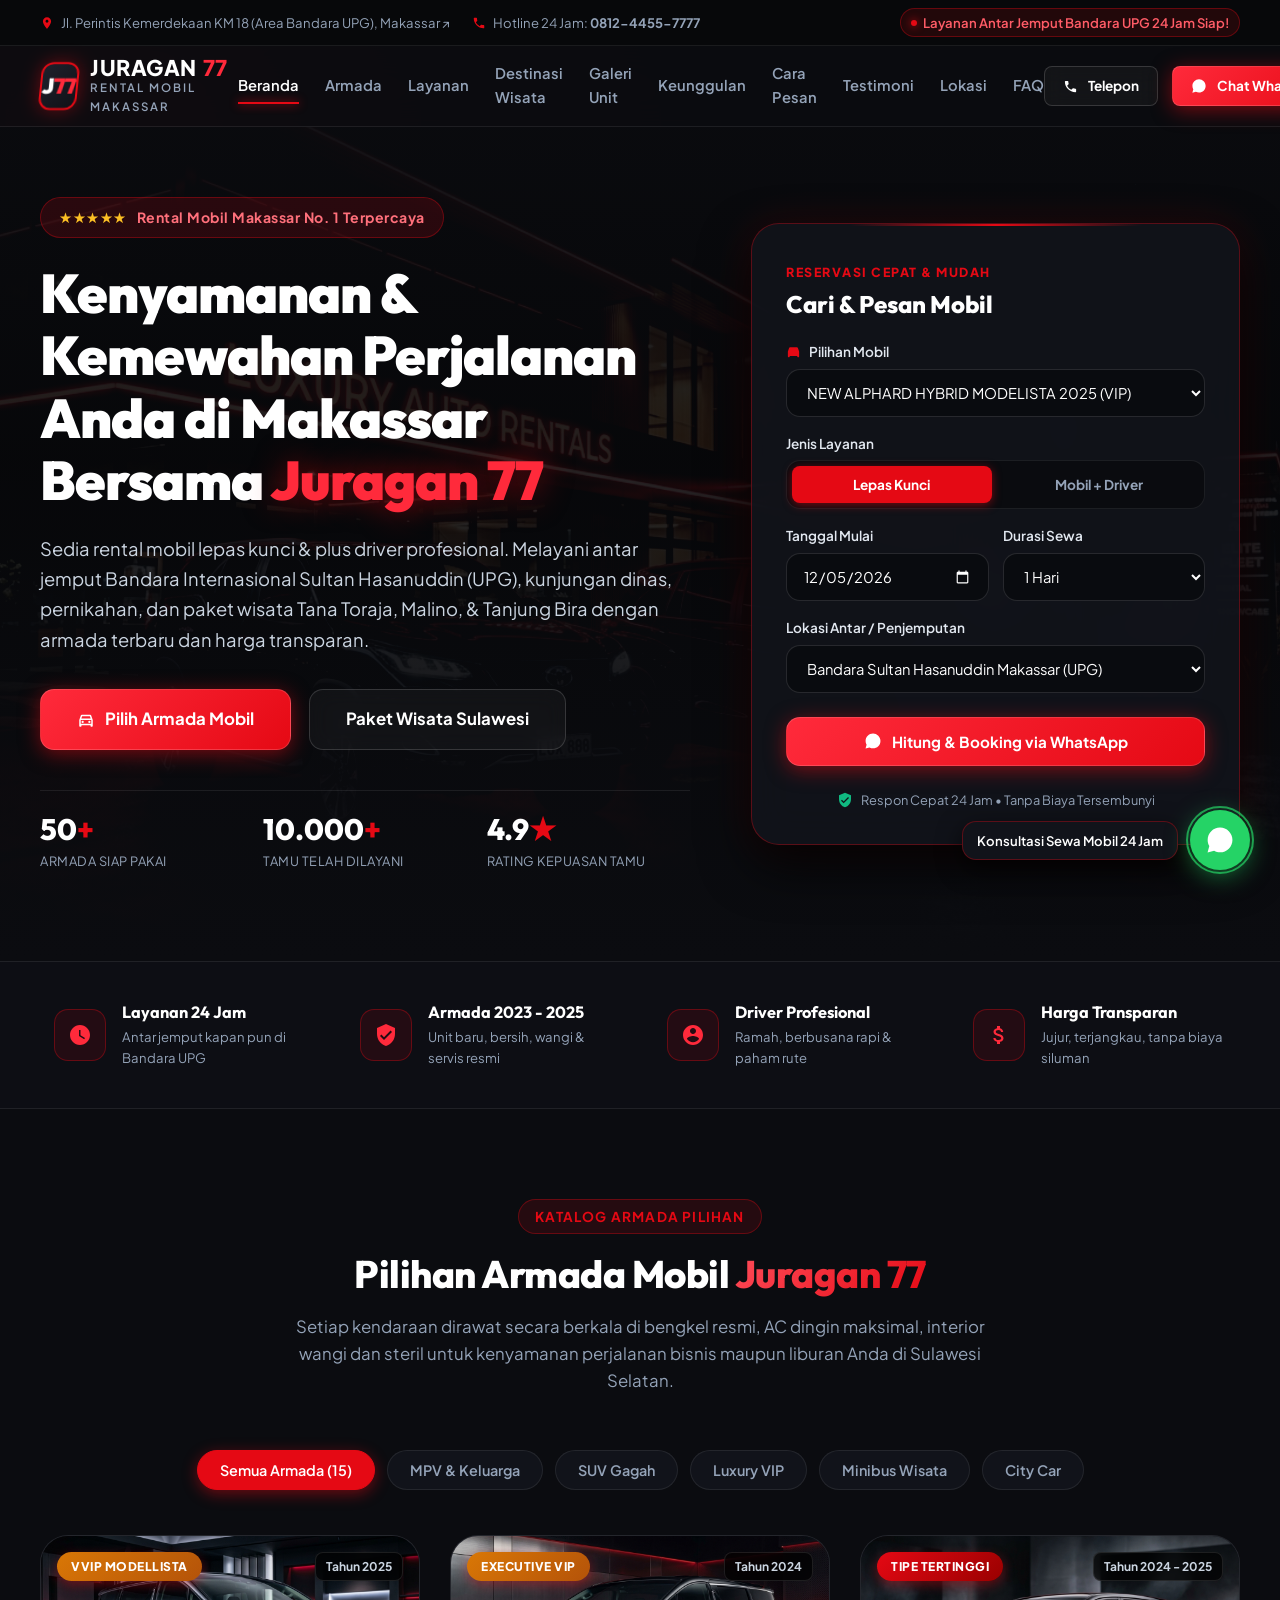
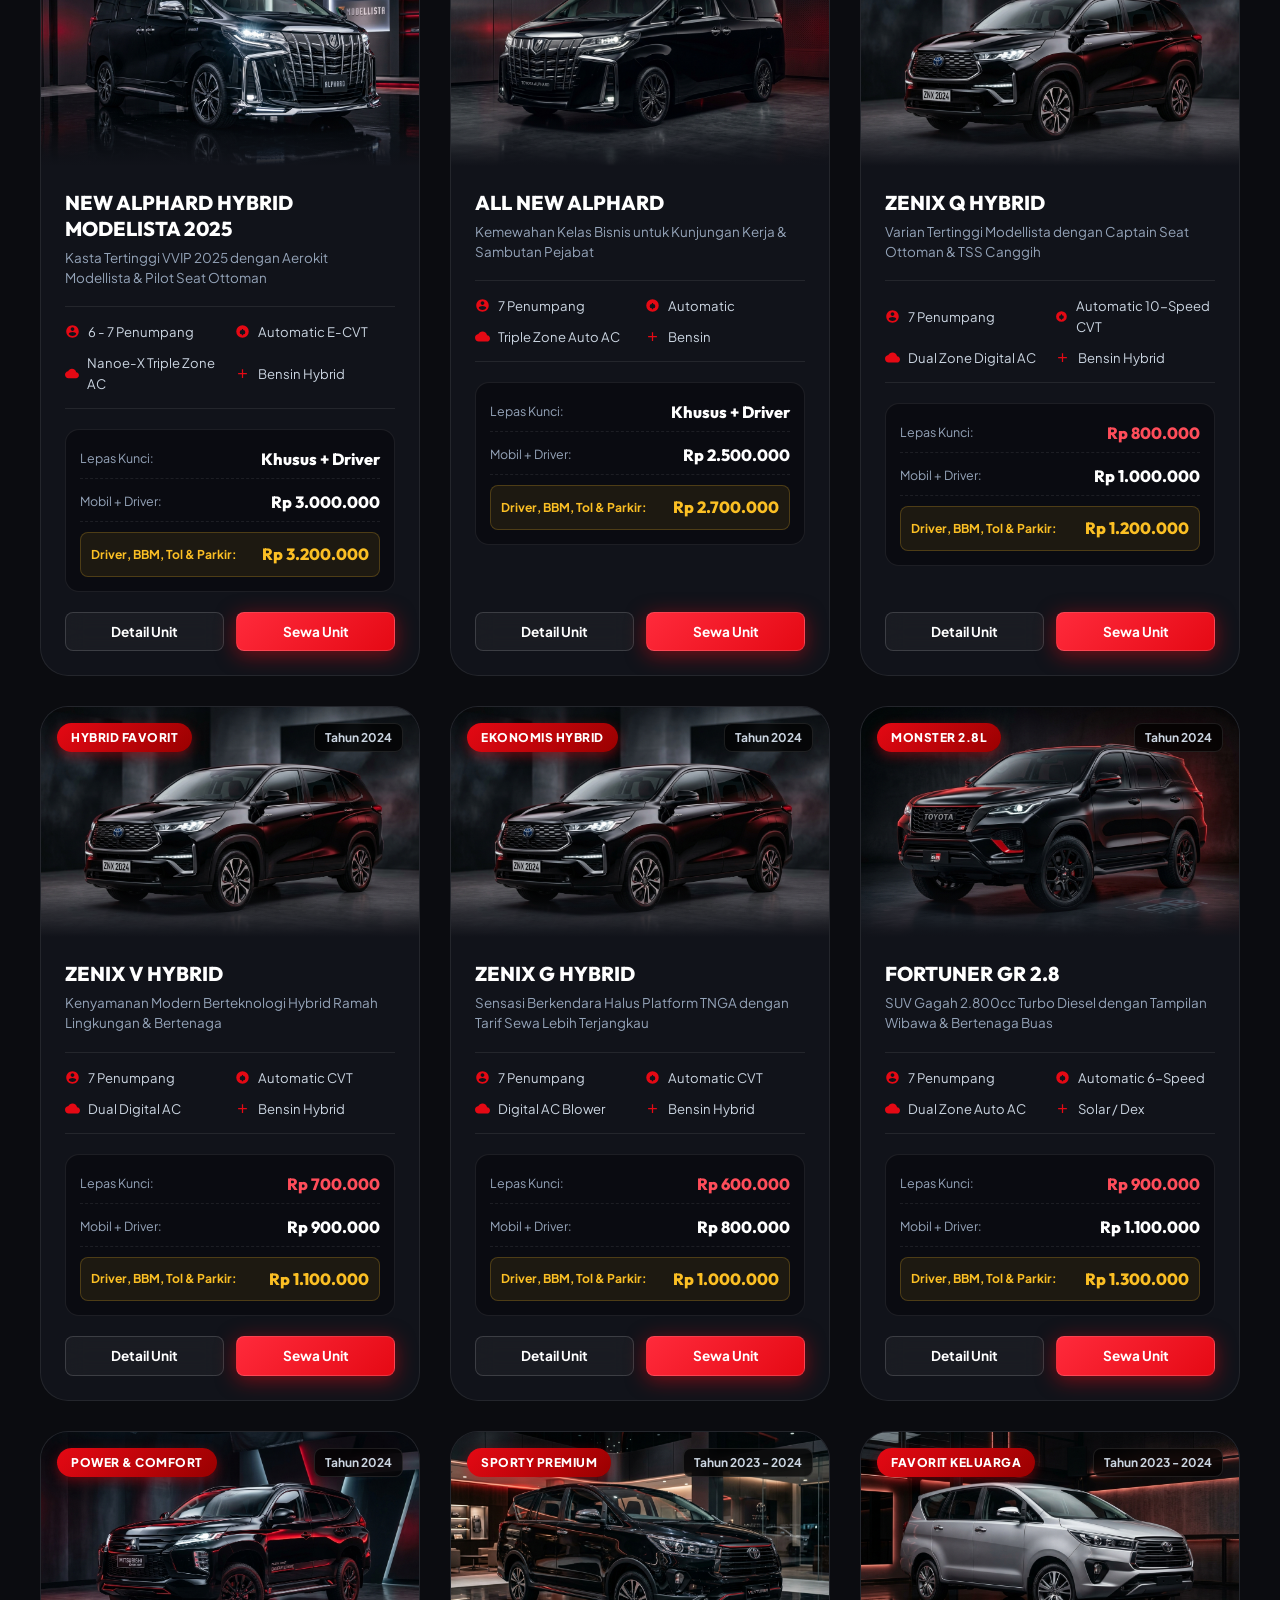
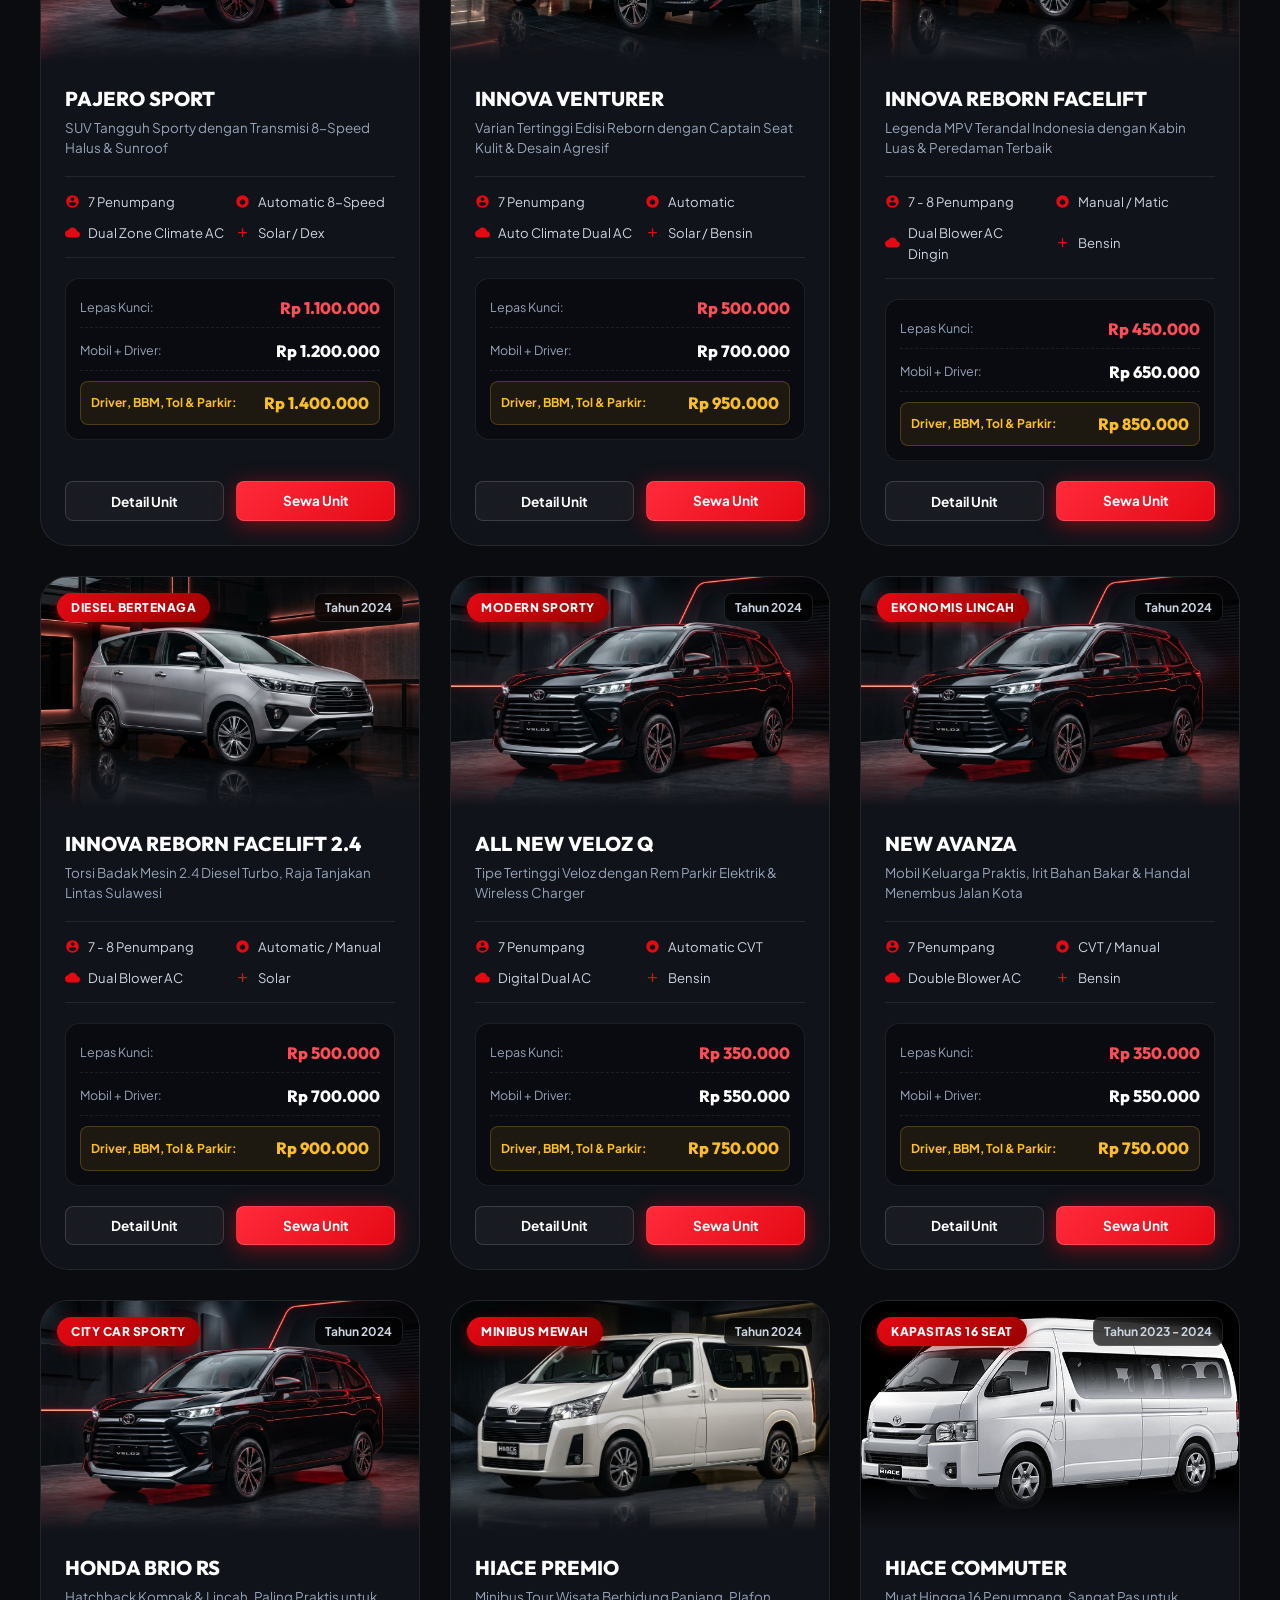
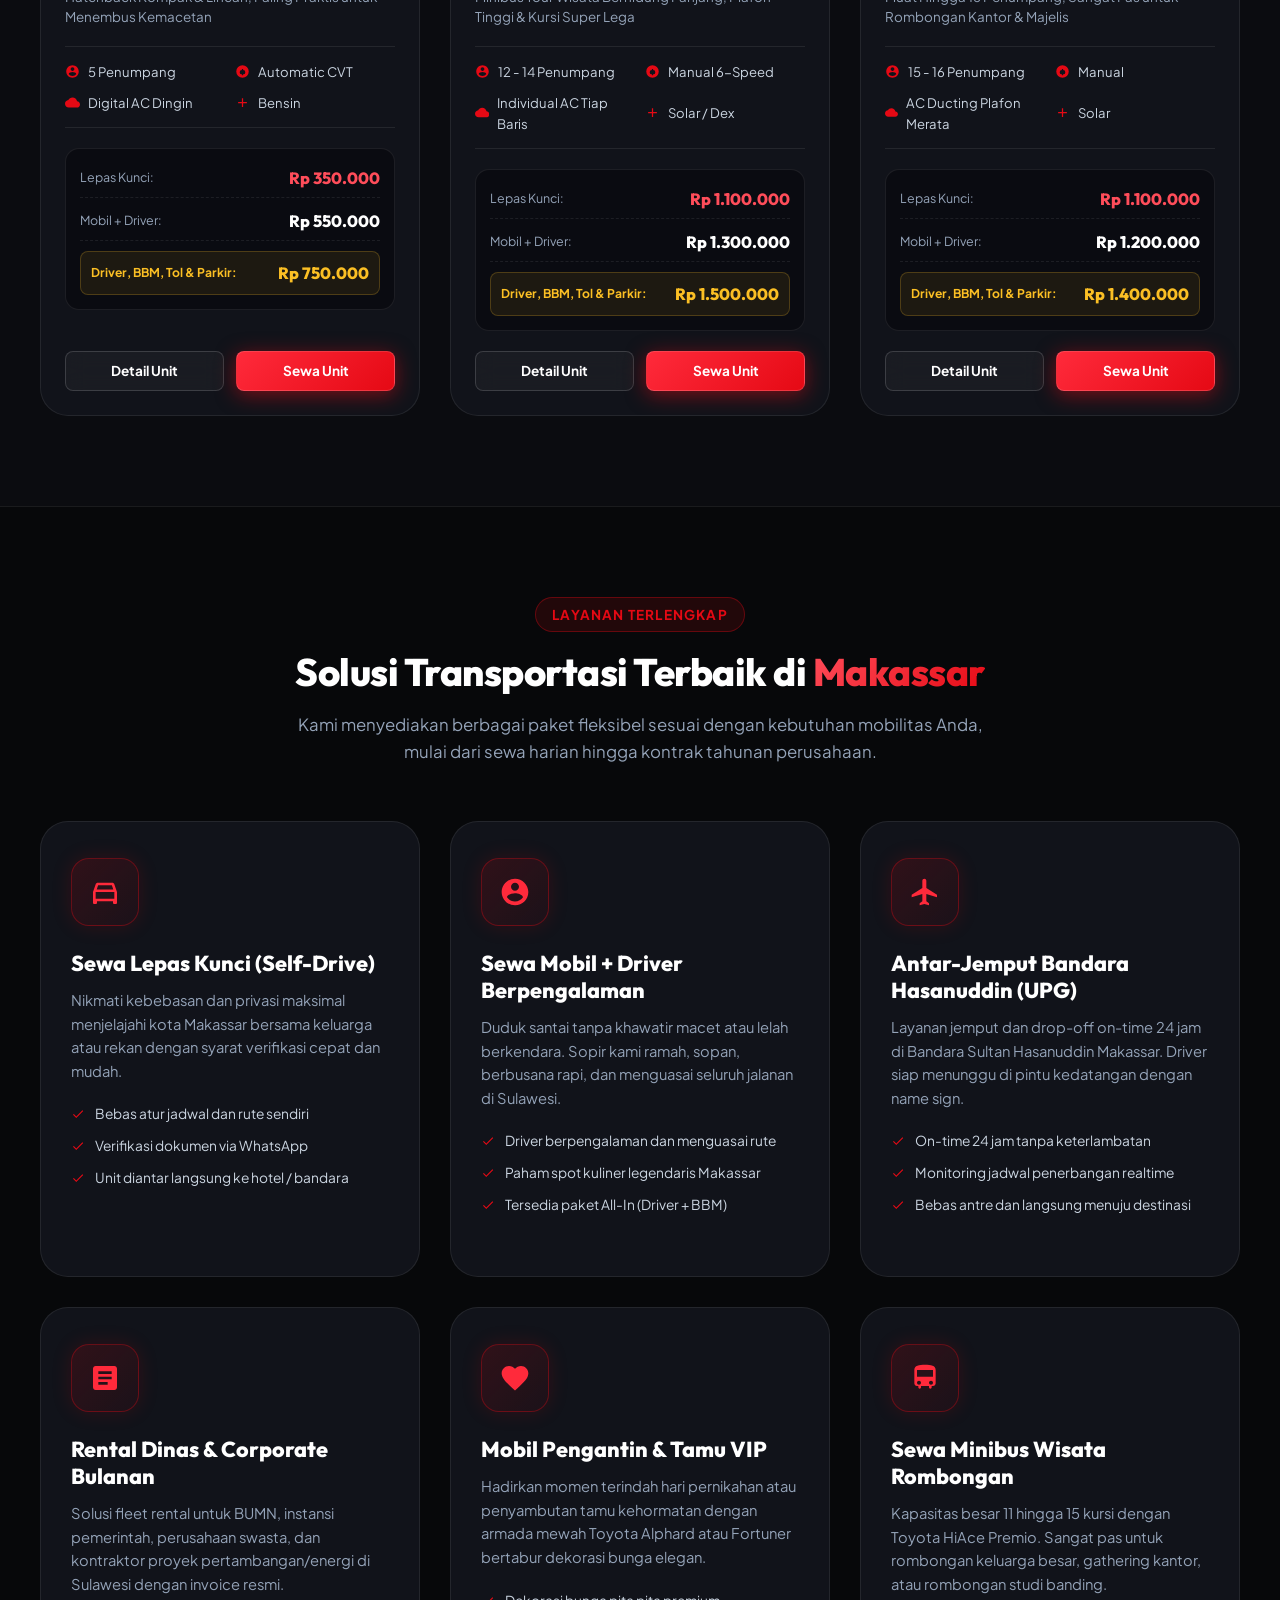
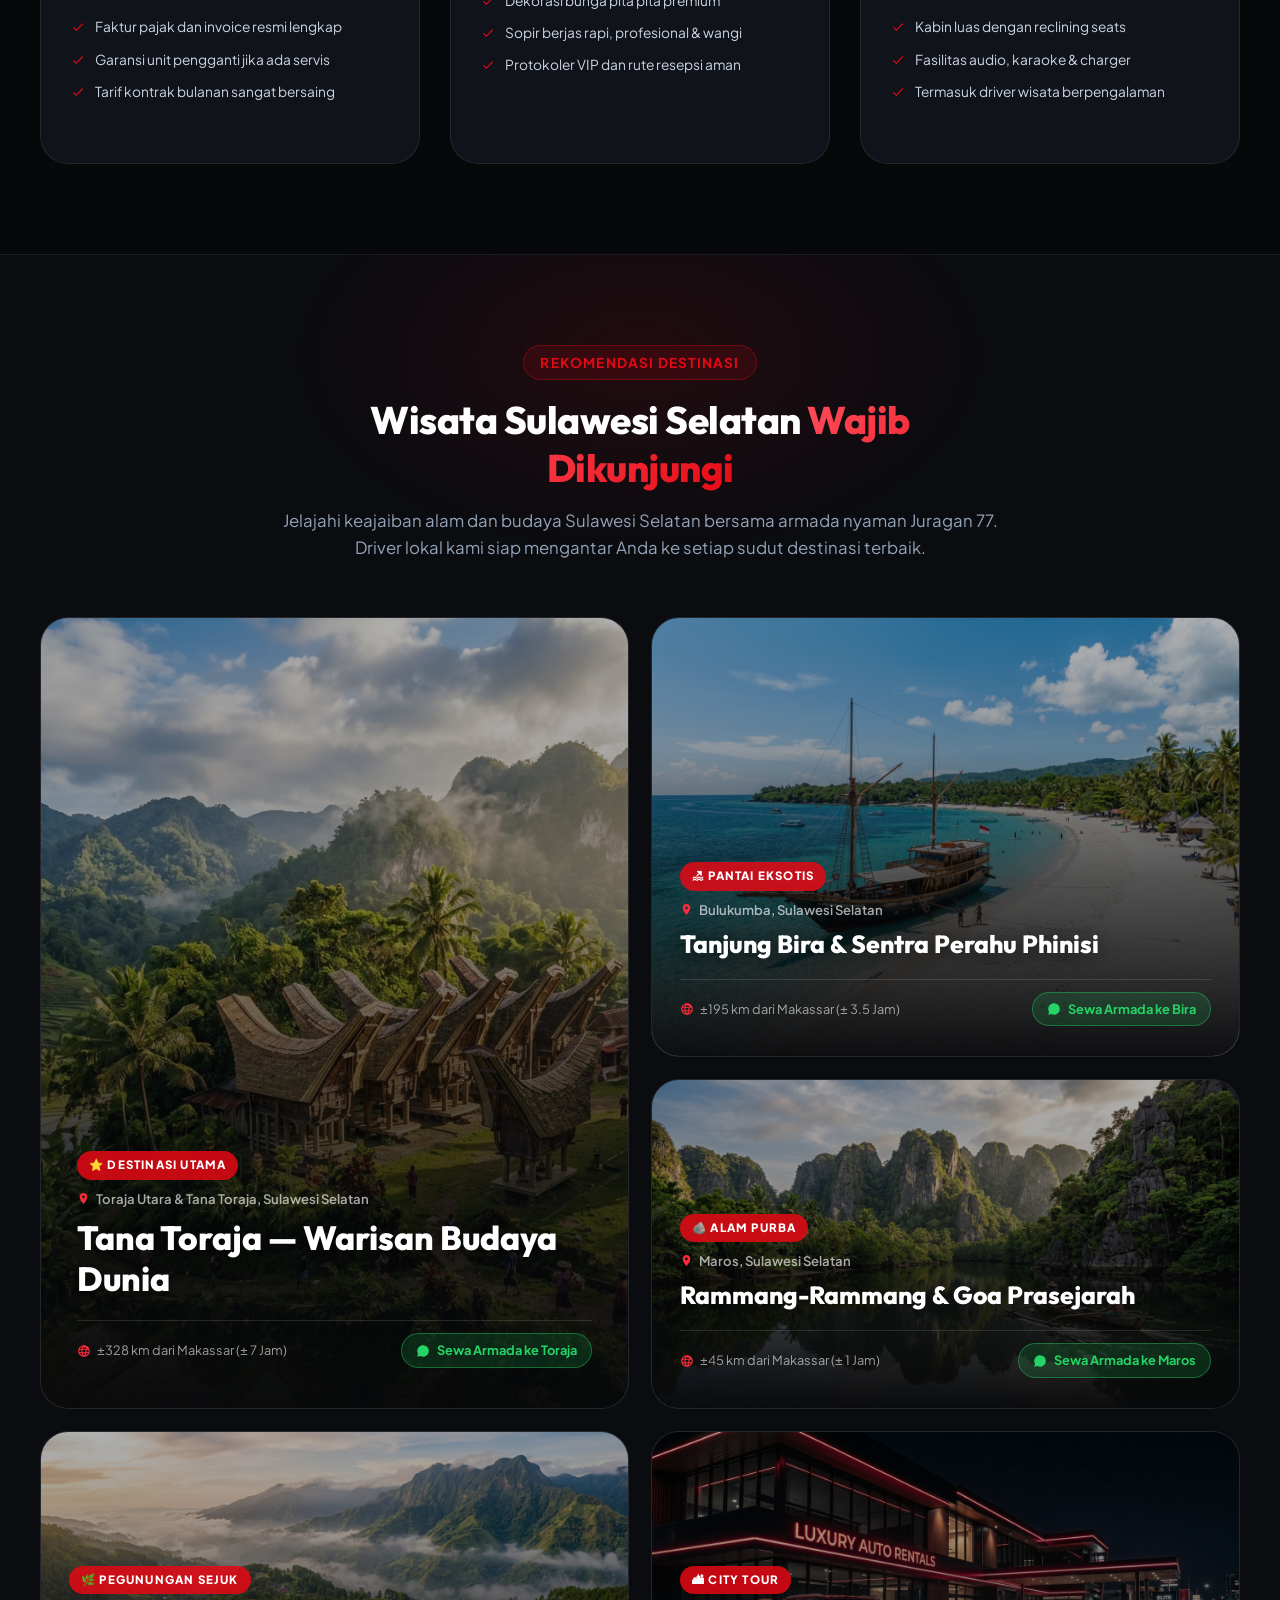
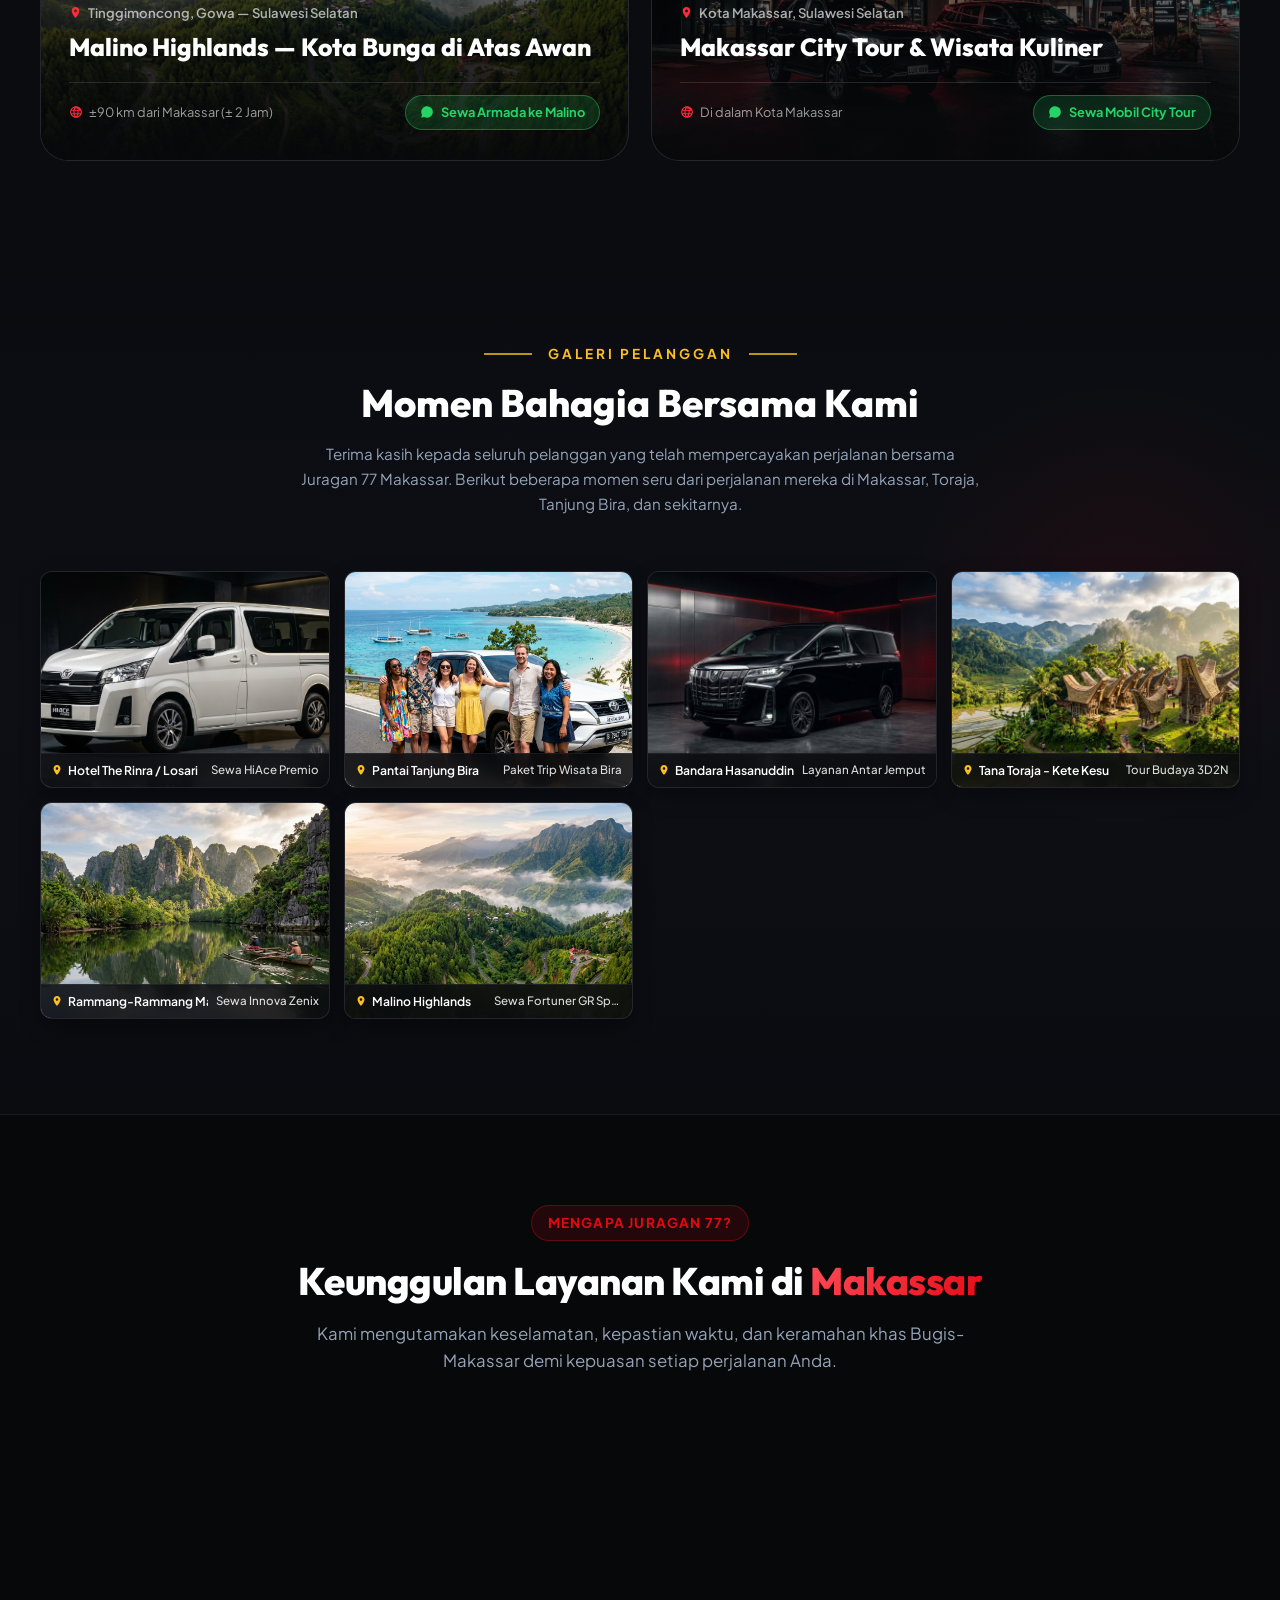
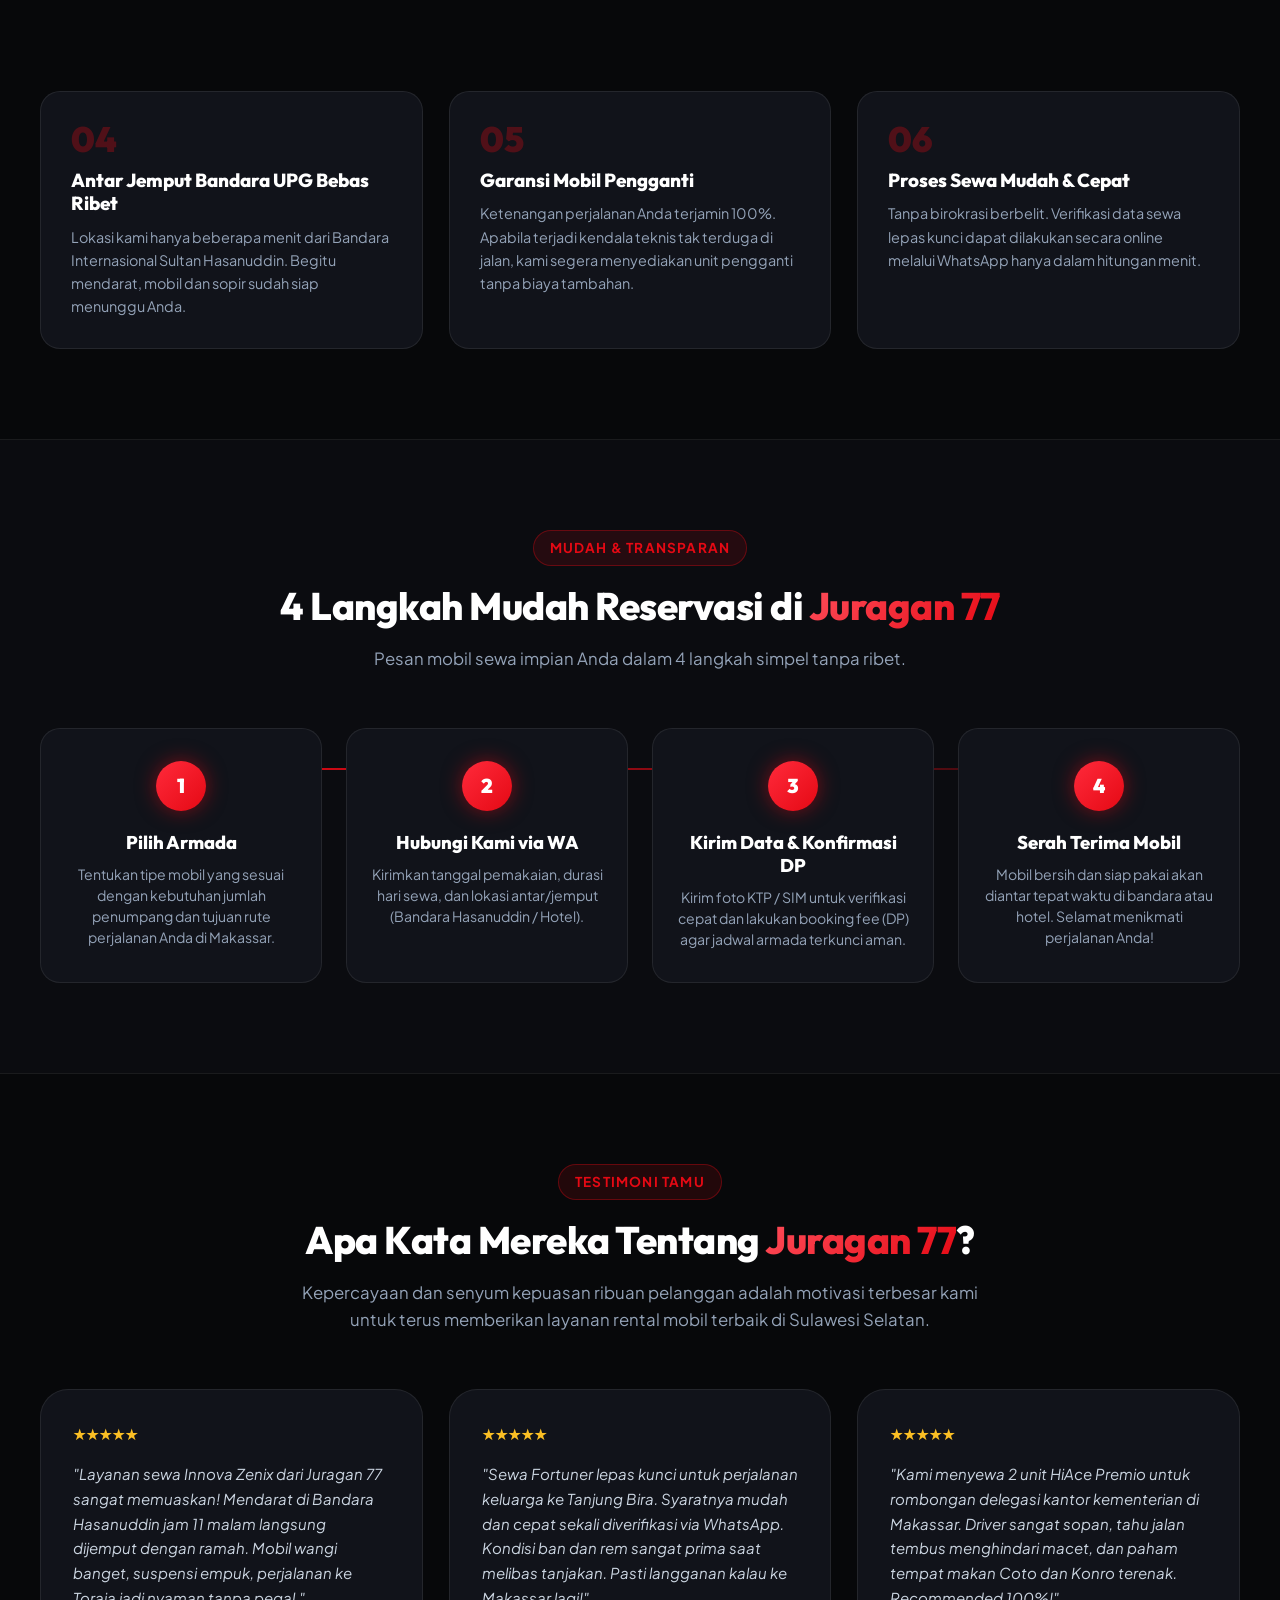
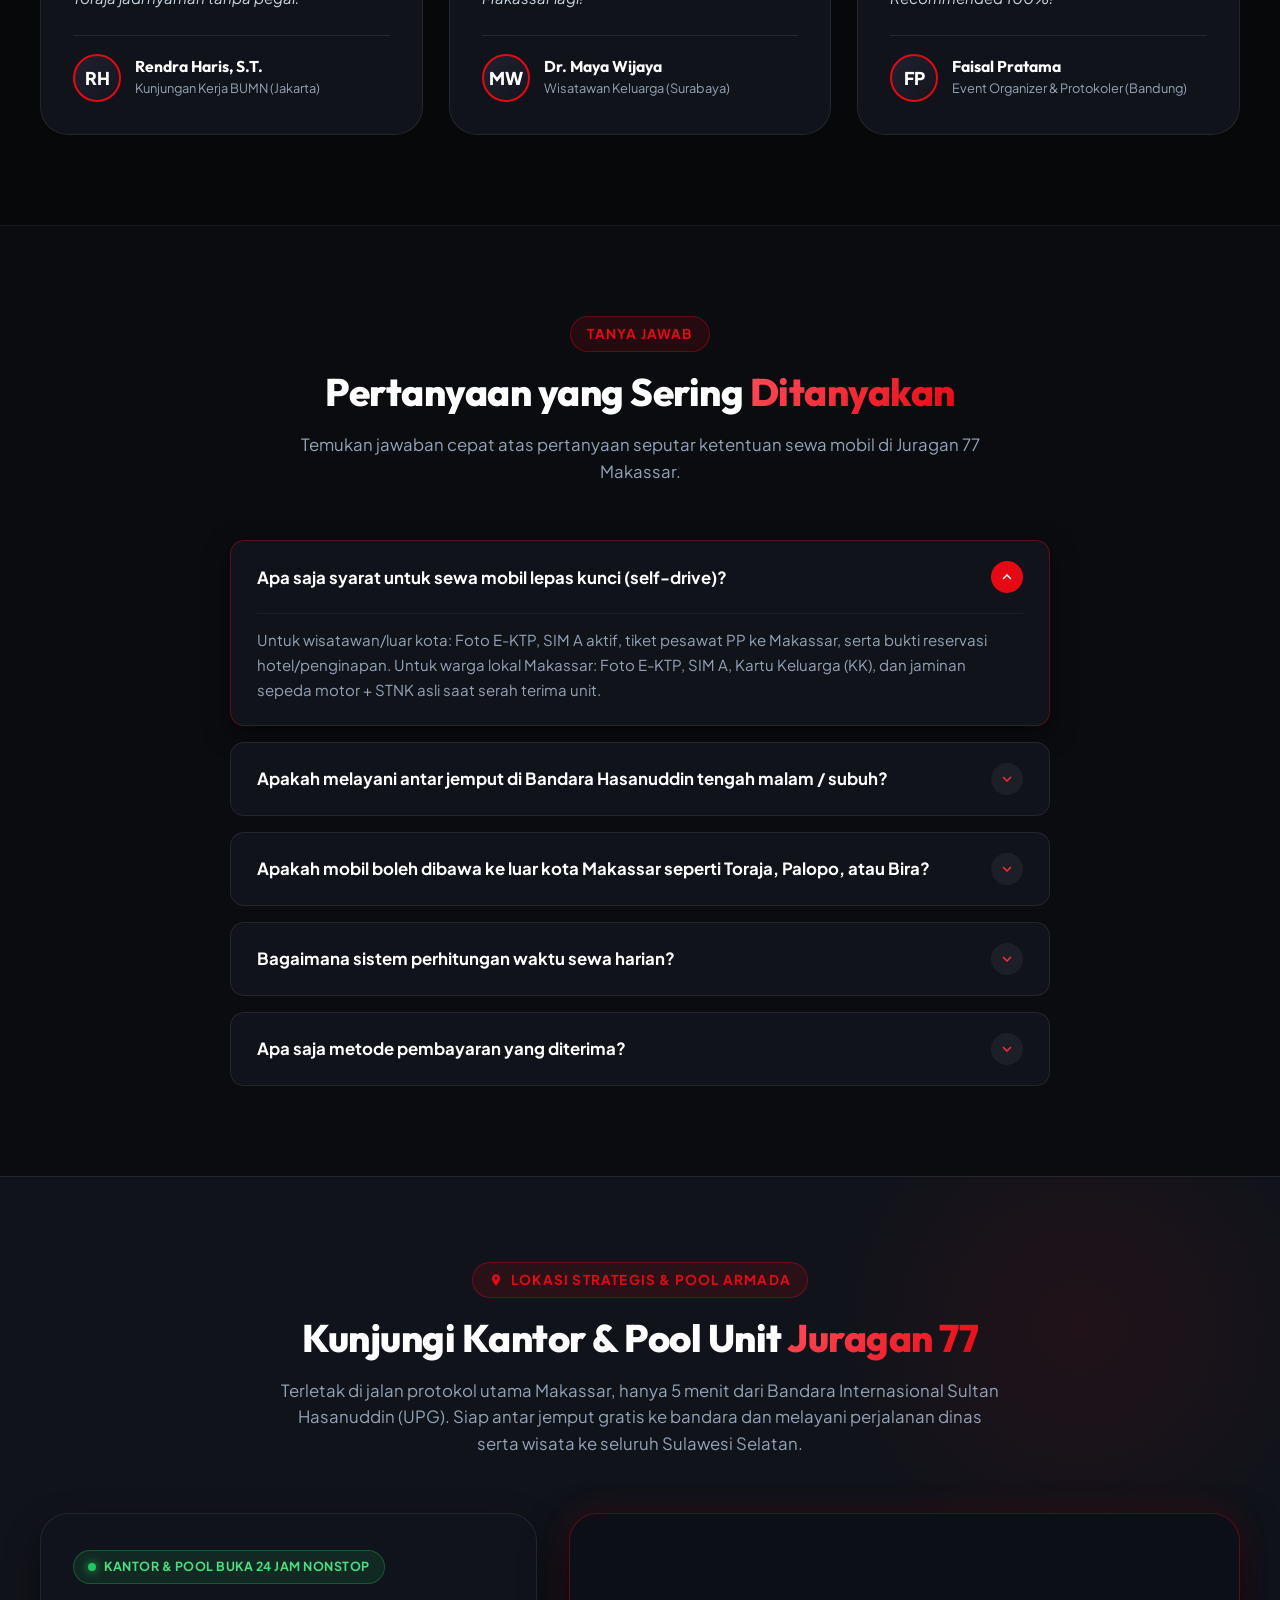
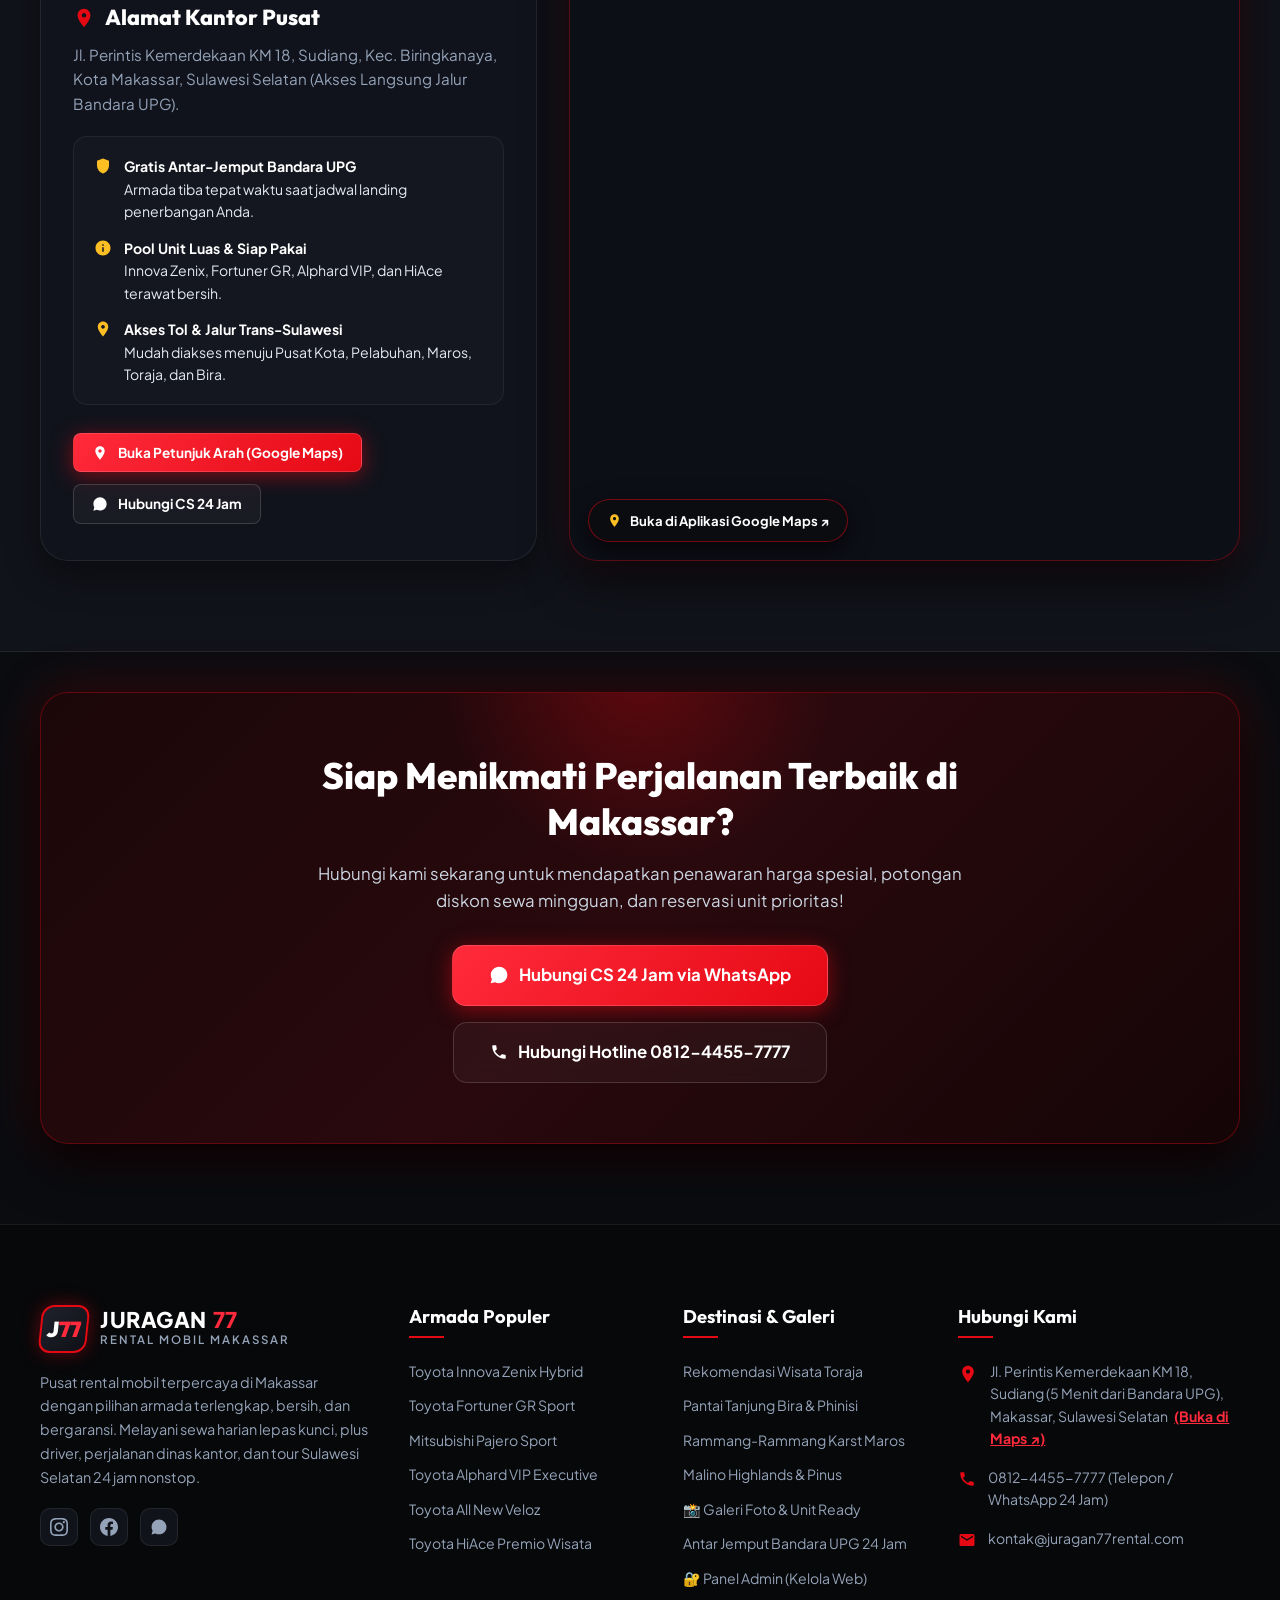
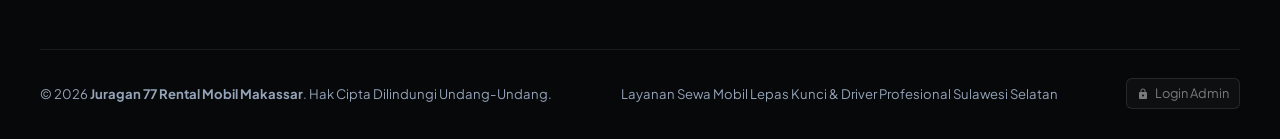
==== index.html @ 9f9f911d "Add files via upload" ====
<!DOCTYPE html>
<html lang="id">

<head>
  <meta charset="UTF-8">
  <meta name="viewport" content="width=device-width, initial-scale=1.0">
  <title>Rental Mobil Makassar - Juragan 77 | Sewa Mobil Lepas Kunci & Driver 24 Jam</title>
  <meta name="description"
    content="Juragan 77 Rental Mobil Makassar terbaik & terpercaya. Sewa Innova Zenix, Fortuner, Pajero, Alphard, Veloz, HiAce. Layanan lepas kunci & driver 24 jam antar jemput Bandara Hasanuddin UPG.">
  <meta name="keywords"
    content="rental mobil makassar, sewa mobil makassar, juragan 77 makassar, rental innova zenix makassar, sewa fortuner makassar, rental alphard makassar, sewa mobil bandara hasanuddin, rental mobil toraja bira">
  <meta name="author" content="Juragan 77 Rental Mobil Makassar">
  <meta name="theme-color" content="#0b0c10">

  <!-- Open Graph / Meta Sosial -->
  <meta property="og:title" content="Juragan 77 - Rental Mobil Makassar Terpercaya & Mewah">
  <meta property="og:description"
    content="Sewa mobil lepas kunci & include driver di Makassar. Armada terbaru 2023-2025, 24 Jam antar-jemput Bandara Sultan Hasanuddin, Toraja & Tanjung Bira.">
  <meta property="og:image" content="images/hero_banner.jpg">
  <meta property="og:type" content="website">

  <!-- CSS Stylesheet -->
  <link rel="stylesheet" href="css/style.css">

  <!-- Favicon SVG Data URI -->
  <link rel="icon" type="image/svg+xml"
    href="data:image/svg+xml,<svg xmlns='http://www.w3.org/2000/svg' viewBox='0 0 100 100'><rect width='100' height='100' rx='20' fill='%230b0c10'/><path d='M20 75 L45 25 L80 25 L55 75 Z' fill='%23e50914'/><text x='50' y='68' font-family='sans-serif' font-weight='900' font-size='38' fill='%23ffffff' text-anchor='middle'>77</text></svg>">
</head>

<body>

  <!-- Animated Glow Orbs (Background Depth) -->
  <div class="glow-orb glow-orb-1" aria-hidden="true"></div>
  <div class="glow-orb glow-orb-2" aria-hidden="true"></div>
  <div class="glow-orb glow-orb-3" aria-hidden="true"></div>

  <!-- ==========================================================================
       TOP BAR
       ========================================================================== -->
  <div class="top-bar">
    <div class="container">
      <div class="top-info">
        <a href="https://maps.app.goo.gl/JKaPMh567oasqdFy6" target="_blank" rel="noopener" class="top-info-item" style="color: inherit; text-decoration: none;" title="Buka Lokasi Kantor di Google Maps">
          <svg width="14" height="14" viewBox="0 0 24 24" fill="currentColor">
            <path
              d="M12 2C8.13 2 5 5.13 5 9c0 5.25 7 13 7 13s7-7.75 7-13c0-3.87-3.13-7-7-7zm0 9.5c-1.38 0-2.5-1.12-2.5-2.5s1.12-2.5 2.5-2.5 2.5 1.12 2.5 2.5-1.12 2.5-2.5 2.5z" />
          </svg>
          <span>Jl. Perintis Kemerdekaan KM 18 (Area Bandara UPG), Makassar ↗</span>
        </a>
        <div class="top-info-item">
          <svg width="14" height="14" viewBox="0 0 24 24" fill="currentColor">
            <path
              d="M6.62 10.79c1.44 2.83 3.76 5.14 6.59 6.59l2.2-2.2c.27-.27.67-.36 1.02-.24 1.12.37 2.33.57 3.57.57.55 0 1 .45 1 1V20c0 .55-.45 1-1 1-9.39 0-17-7.61-17-17 0-.55.45-1 1-1h3.5c.55 0 1 .45 1 1 0 1.25.2 2.45.57 3.57.11.35.03.74-.25 1.02l-2.2 2.2z" />
          </svg>
          <span>Hotline 24 Jam: <strong>0812-4455-7777</strong></span>
        </div>
      </div>
      <div class="top-info">
        <div class="top-badge">
          <span class="dot"></span>
          <span>Layanan Antar Jemput Bandara UPG 24 Jam Siap!</span>
        </div>
      </div>
    </div>
  </div>

  <!-- ==========================================================================
       MAIN NAVIGATION
       ========================================================================== -->
  <header class="navbar">
    <div class="container nav-container">
      <a href="#beranda" class="brand-logo" aria-label="Juragan 77 Rental Mobil Makassar">
        <div class="brand-emblem">
          J<span>77</span>
        </div>
        <div class="brand-text">
          <div class="brand-title">JURAGAN <span class="red-text">77</span></div>
          <div class="brand-subtitle">Rental Mobil Makassar</div>
        </div>
      </a>

      <nav class="nav-menu">
        <a href="#beranda" class="nav-link active">Beranda</a>
        <a href="#armada" class="nav-link">Armada</a>
        <a href="#layanan" class="nav-link">Layanan</a>
        <a href="#rekomendasi" class="nav-link">Destinasi Wisata</a>
        <a href="#galeri" class="nav-link">Galeri Unit</a>
        <a href="#keunggulan" class="nav-link">Keunggulan</a>
        <a href="#cara-pesan" class="nav-link">Cara Pesan</a>
        <a href="#testimoni" class="nav-link">Testimoni</a>
        <a href="#lokasi" class="nav-link">Lokasi</a>
        <a href="#faq" class="nav-link">FAQ</a>
      </nav>

      <div class="nav-actions">
        <a href="tel:081244557777" class="btn btn-outline btn-sm">
          <svg width="15" height="15" viewBox="0 0 24 24" fill="currentColor">
            <path
              d="M6.62 10.79c1.44 2.83 3.76 5.14 6.59 6.59l2.2-2.2c.27-.27.67-.36 1.02-.24 1.12.37 2.33.57 3.57.57.55 0 1 .45 1 1V20c0 .55-.45 1-1 1-9.39 0-17-7.61-17-17 0-.55.45-1 1-1h3.5c.55 0 1 .45 1 1 0 1.25.2 2.45.57 3.57.11.35.03.74-.25 1.02l-2.2 2.2z" />
          </svg>
          Telepon
        </a>
        <a href="https://wa.me/6281244557777?text=Halo%20Juragan%2077%2C%20saya%20ingin%20tanya%20sewa%20mobil%20di%20Makassar"
          target="_blank" rel="noopener" class="btn btn-primary btn-sm">
          <svg width="16" height="16" viewBox="0 0 24 24" fill="currentColor">
            <path
              d="M12.04 2c-5.46 0-9.91 4.45-9.91 9.91 0 1.75.46 3.45 1.32 4.95L2.05 22l5.25-1.38c1.45.79 3.08 1.21 4.74 1.21 5.46 0 9.91-4.45 9.91-9.91 0-2.65-1.03-5.14-2.9-7.01A9.816 9.816 0 0012.04 2z" />
          </svg>
          Chat WhatsApp
        </a>
        <button class="menu-toggle" id="mobile-menu-toggle" aria-label="Buka Menu Navigasi">
          <svg width="24" height="24" viewBox="0 0 24 24" fill="currentColor">
            <path d="M3 18h18v-2H3v2zm0-5h18v-2H3v2zm0-7v2h18V6H3z" />
          </svg>
        </button>
      </div>
    </div>
  </header>

  <!-- ==========================================================================
       HERO SECTION
       ========================================================================== -->
  <section class="hero" id="beranda">
    <div class="hero-background">
      <img src="images/hero_banner.jpg" alt="Juragan 77 Rental Mobil Makassar Fleet" class="hero-bg-img">
      <div class="hero-overlay"></div>
    </div>

    <div class="container">
      <div class="hero-grid">
        <!-- Hero Text -->
        <div class="hero-content">
          <div class="hero-badge">
            <span class="star-rating">★★★★★</span>
            <span>Rental Mobil Makassar No. 1 Terpercaya</span>
          </div>

          <h1 class="hero-title">
            Kenyamanan & Kemewahan Perjalanan Anda di Makassar Bersama <span class="highlight">Juragan 77</span>
          </h1>

          <p class="hero-desc">
            Sedia rental mobil lepas kunci & plus driver profesional. Melayani antar jemput Bandara Internasional Sultan
            Hasanuddin (UPG), kunjungan dinas, pernikahan, dan paket wisata Tana Toraja, Malino, & Tanjung Bira dengan
            armada terbaru dan harga transparan.
          </p>

          <div class="hero-cta-group">
            <a href="#armada" class="btn btn-primary btn-lg">
              <svg width="18" height="18" viewBox="0 0 24 24" fill="currentColor">
                <path
                  d="M18.92 6.01C18.72 5.42 18.16 5 17.5 5h-11c-.66 0-1.21.42-1.42 1.01L3 12v8c0 .55.45 1 1 1h1c.55 0 1-.45 1-1v-1h12v1c0 .55.45 1 1 1h1c.55 0 1-.45 1-1v-8l-2.08-5.99zM6.85 7h10.29l1.08 3.11H5.77L6.85 7zM19 17H5v-5h14v5z" />
                <circle cx="7.5" cy="14.5" r="1.5" />
                <circle cx="16.5" cy="14.5" r="1.5" />
              </svg>
              Pilih Armada Mobil
            </a>
            <a href="#paket-wisata" class="btn btn-outline btn-lg">
              Paket Wisata Sulawesi
            </a>
          </div>

          <div class="hero-stats">
            <div class="stat-item">
              <div class="stat-number">50<span>+</span></div>
              <div class="stat-label">Armada Siap Pakai</div>
            </div>
            <div class="stat-item">
              <div class="stat-number">10.000<span>+</span></div>
              <div class="stat-label">Tamu Telah Dilayani</div>
            </div>
            <div class="stat-item">
              <div class="stat-number">4.9<span>★</span></div>
              <div class="stat-label">Rating Kepuasan Tamu</div>
            </div>
          </div>
        </div>

        <!-- Quick Booking Calculator Widget -->
        <div class="booking-card">
          <div class="booking-header">
            <span class="booking-tag">Reservasi Cepat & Mudah</span>
            <h2 class="booking-title">Cari & Pesan Mobil</h2>
          </div>

          <form id="hero-booking-form" class="booking-form">
            <div class="form-group">
              <label class="form-label">
                <svg width="15" height="15" viewBox="0 0 24 24" fill="currentColor">
                  <path
                    d="M18.92 6.01C18.72 5.42 18.16 5 17.5 5h-11c-.66 0-1.21.42-1.42 1.01L3 12v8c0 .55.45 1 1 1h1c.55 0 1-.45 1-1v-1h12v1c0 .55.45 1 1 1h1c.55 0 1-.45 1-1v-8l-2.08-5.99z" />
                </svg>
                Pilihan Mobil
              </label>
              <select id="booking-car" class="form-select" required>
                <option value="alphard-modellista-2025">NEW ALPHARD HYBRID MODELISTA 2025 (VIP)</option>
                <option value="all-new-alphard">ALL NEW ALPHARD (Executive VIP)</option>
                <option value="zenix-q-hybrid">ZENIX Q HYBRID (Ottoman &amp; TSS)</option>
                <option value="zenix-v-hybrid">ZENIX V HYBRID (Modern &amp; Irit)</option>
                <option value="zenix-g-hybrid">ZENIX G HYBRID (Ekonomis Hybrid)</option>
                <option value="fortuner-gr-28">FORTUNER GR 2.8 (Monster 2.800cc)</option>
                <option value="pajero-sport">PAJERO SPORT (Dakar 8-Speed)</option>
                <option value="innova-venturer">INNOVA VENTURER (Captain Seat Sporty)</option>
                <option value="innova-reborn-facelift">INNOVA REBORN FACELIFT (Favorit)</option>
                <option value="innova-reborn-diesel">INNOVA REBORN FACELIFT 2.4 DIESEL</option>
                <option value="all-new-veloz-q">ALL NEW VELOZ Q (Modern Canggih)</option>
                <option value="new-avanza">NEW AVANZA (Hemat City Tour)</option>
                <option value="honda-brio-rs">HONDA BRIO RS (City Car Lincah)</option>
                <option value="hiace-premio">HIACE PREMIO (Luxury 14 Seat)</option>
                <option value="hiace-commuter">HIACE COMMUTER (Rombongan 16 Seat)</option>
              </select>
            </div>

            <div class="form-group">
              <label class="form-label">Jenis Layanan</label>
              <div class="service-type-toggle">
                <button type="button" class="service-toggle-btn active" data-service="Lepas Kunci (Self-Drive)">Lepas
                  Kunci</button>
                <button type="button" class="service-toggle-btn" data-service="Mobil + Driver + BBM">Mobil +
                  Driver</button>
              </div>
            </div>

            <div class="form-row">
              <div class="form-group">
                <label class="form-label" for="booking-date">Tanggal Mulai</label>
                <input type="date" id="booking-date" class="form-input" required>
              </div>
              <div class="form-group">
                <label class="form-label" for="booking-duration">Durasi Sewa</label>
                <select id="booking-duration" class="form-select">
                  <option value="1 Hari">1 Hari</option>
                  <option value="2 Hari">2 Hari</option>
                  <option value="3 Hari">3 Hari</option>
                  <option value="4 Hari">4 Hari</option>
                  <option value="5 Hari">5 Hari</option>
                  <option value="1 Minggu (Diskon)">1 Minggu</option>
                  <option value="1 Bulan (Corporate)">1 Bulan</option>
                </select>
              </div>
            </div>

            <div class="form-group">
              <label class="form-label" for="booking-location">Lokasi Antar / Penjemputan</label>
              <select id="booking-location" class="form-select">
                <option value="Bandara Sultan Hasanuddin Makassar (UPG)">Bandara Sultan Hasanuddin Makassar (UPG)
                </option>
                <option value="Hotel di Area Makassar (Losari / Panakkukang / BTP)">Hotel di Area Makassar</option>
                <option value="Pelabuhan Soekarno Hatta Makassar">Pelabuhan Soekarno Hatta Makassar</option>
                <option value="Alamat Kantor / Rumah Pribadi">Alamat Kantor / Rumah Pribadi</option>
              </select>
            </div>

            <button type="submit" class="btn btn-primary" style="width: 100%; margin-top: 8px;">
              <svg width="18" height="18" viewBox="0 0 24 24" fill="currentColor">
                <path
                  d="M12.04 2c-5.46 0-9.91 4.45-9.91 9.91 0 1.75.46 3.45 1.32 4.95L2.05 22l5.25-1.38c1.45.79 3.08 1.21 4.74 1.21 5.46 0 9.91-4.45 9.91-9.91 0-2.65-1.03-5.14-2.9-7.01A9.816 9.816 0 0012.04 2z" />
              </svg>
              Hitung & Booking via WhatsApp
            </button>

            <div class="booking-guarantee">
              <svg width="16" height="16" viewBox="0 0 24 24" fill="currentColor">
                <path
                  d="M12 1L3 5v6c0 5.55 3.84 10.74 9 12 5.16-1.26 9-6.45 9-12V5l-9-4zm-2 16l-4-4 1.41-1.41L10 14.17l6.59-6.59L18 9l-8 8z" />
              </svg>
              <span>Respon Cepat 24 Jam • Tanpa Biaya Tersembunyi</span>
            </div>
          </form>
        </div>
      </div>
    </div>
  </section>

  <!-- ==========================================================================
       TRUST STRIP / KEUNGGULAN CEPAT
       ========================================================================== -->
  <section class="trust-strip">
    <div class="container">
      <div class="trust-grid">
        <div class="trust-item">
          <div class="trust-icon">
            <svg width="24" height="24" viewBox="0 0 24 24" fill="currentColor">
              <path
                d="M12 2C6.5 2 2 6.5 2 12s4.5 10 10 10 10-4.5 10-10S17.5 2 12 2zm4.2 14.2L11 13V7h1.5v5.2l4.5 2.7-.8 1.3z" />
            </svg>
          </div>
          <div class="trust-text">
            <h4>Layanan 24 Jam</h4>
            <p>Antar jemput kapan pun di Bandara UPG</p>
          </div>
        </div>

        <div class="trust-item">
          <div class="trust-icon">
            <svg width="24" height="24" viewBox="0 0 24 24" fill="currentColor">
              <path
                d="M12 1L3 5v6c0 5.55 3.84 10.74 9 12 5.16-1.26 9-6.45 9-12V5l-9-4zm-2 16l-4-4 1.41-1.41L10 14.17l6.59-6.59L18 9l-8 8z" />
            </svg>
          </div>
          <div class="trust-text">
            <h4>Armada 2023 - 2025</h4>
            <p>Unit baru, bersih, wangi & servis resmi</p>
          </div>
        </div>

        <div class="trust-item">
          <div class="trust-icon">
            <svg width="24" height="24" viewBox="0 0 24 24" fill="currentColor">
              <path
                d="M12 2C6.48 2 2 6.48 2 12s4.48 10 10 10 10-4.48 10-10S17.52 2 12 2zm0 3c1.66 0 3 1.34 3 3s-1.34 3-3 3-3-1.34-3-3 1.34-3 3-3zm0 14.2c-2.5 0-4.71-1.28-6-3.22.03-1.99 4-3.08 6-3.08 1.99 0 5.97 1.09 6 3.08-1.29 1.94-3.5 3.22-6 3.22z" />
            </svg>
          </div>
          <div class="trust-text">
            <h4>Driver Profesional</h4>
            <p>Ramah, berbusana rapi & paham rute</p>
          </div>
        </div>

        <div class="trust-item">
          <div class="trust-icon">
            <svg width="24" height="24" viewBox="0 0 24 24" fill="currentColor">
              <path
                d="M11.8 10.9c-2.27-.59-3-1.2-3-2.15 0-1.09 1.01-1.85 2.7-1.85 1.78 0 2.44.85 2.5 2.1h2.21c-.07-1.72-1.12-3.3-3.21-3.81V3h-3v2.16c-1.94.42-3.5 1.68-3.5 3.61 0 2.31 1.91 3.46 4.7 4.13 2.5.6 3 1.48 3 2.41 0 .69-.49 1.79-2.7 1.79-2.06 0-2.87-.92-2.98-2.1h-2.2c.12 2.19 1.76 3.42 3.68 3.83V21h3v-2.15c1.95-.37 3.5-1.5 3.5-3.55 0-2.84-2.43-3.81-4.7-4.4z" />
            </svg>
          </div>
          <div class="trust-text">
            <h4>Harga Transparan</h4>
            <p>Jujur, terjangkau, tanpa biaya siluman</p>
          </div>
        </div>
      </div>
    </div>
  </section>

  <!-- ==========================================================================
       ARMADA / FLEET SECTION
       ========================================================================== -->
  <section class="section" id="armada">
    <div class="container">
      <div class="section-header">
        <span class="section-tag">Katalog Armada Pilihan</span>
        <h2 class="section-title">Pilihan Armada Mobil <span>Juragan 77</span></h2>
        <p class="section-desc">
          Setiap kendaraan dirawat secara berkala di bengkel resmi, AC dingin maksimal, interior wangi dan steril untuk
          kenyamanan perjalanan bisnis maupun liburan Anda di Sulawesi Selatan.
        </p>
      </div>

      <!-- Fleet Category Filter -->
      <div class="fleet-filter-bar">
        <button class="filter-btn active" data-filter="all">Semua Armada (15)</button>
        <button class="filter-btn" data-filter="mpv">MPV &amp; Keluarga</button>
        <button class="filter-btn" data-filter="suv">SUV Gagah</button>
        <button class="filter-btn" data-filter="vip">Luxury VIP</button>
        <button class="filter-btn" data-filter="minibus">Minibus Wisata</button>
        <button class="filter-btn" data-filter="city">City Car</button>
      </div>

      <!-- Fleet Grid rendered by JS -->
      <div class="fleet-grid" id="fleet-container">
        <!-- Rendered by js/main.js -->
      </div>
    </div>
  </section>

  <!-- ==========================================================================
       LAYANAN UNGGULAN / SERVICES
       ========================================================================== -->
  <section class="section section-darker" id="layanan">
    <div class="container">
      <div class="section-header">
        <span class="section-tag">Layanan Terlengkap</span>
        <h2 class="section-title">Solusi Transportasi Terbaik di <span>Makassar</span></h2>
        <p class="section-desc">
          Kami menyediakan berbagai paket fleksibel sesuai dengan kebutuhan mobilitas Anda, mulai dari sewa harian
          hingga kontrak tahunan perusahaan.
        </p>
      </div>

      <div class="services-grid">
        <!-- Card 1 -->
        <div class="service-card">
          <div class="service-icon-wrap">
            <svg width="32" height="32" viewBox="0 0 24 24" fill="currentColor">
              <path
                d="M18.92 6.01C18.72 5.42 18.16 5 17.5 5h-11c-.66 0-1.21.42-1.42 1.01L3 12v8c0 .55.45 1 1 1h1c.55 0 1-.45 1-1v-1h12v1c0 .55.45 1 1 1h1c.55 0 1-.45 1-1v-8l-2.08-5.99zM6.85 7h10.29l1.08 3.11H5.77L6.85 7zM19 17H5v-5h14v5z" />
            </svg>
          </div>
          <h3 class="service-title">Sewa Lepas Kunci (Self-Drive)</h3>
          <p class="service-desc">Nikmati kebebasan dan privasi maksimal menjelajahi kota Makassar bersama keluarga atau
            rekan dengan syarat verifikasi cepat dan mudah.</p>
          <div class="service-list">
            <div class="service-list-item">
              <svg width="14" height="14" viewBox="0 0 24 24" fill="currentColor">
                <path d="M9 16.17L4.83 12l-1.42 1.41L9 19 21 7l-1.41-1.41z" />
              </svg>
              <span>Bebas atur jadwal dan rute sendiri</span>
            </div>
            <div class="service-list-item">
              <svg width="14" height="14" viewBox="0 0 24 24" fill="currentColor">
                <path d="M9 16.17L4.83 12l-1.42 1.41L9 19 21 7l-1.41-1.41z" />
              </svg>
              <span>Verifikasi dokumen via WhatsApp</span>
            </div>
            <div class="service-list-item">
              <svg width="14" height="14" viewBox="0 0 24 24" fill="currentColor">
                <path d="M9 16.17L4.83 12l-1.42 1.41L9 19 21 7l-1.41-1.41z" />
              </svg>
              <span>Unit diantar langsung ke hotel / bandara</span>
            </div>
          </div>
        </div>

        <!-- Card 2 -->
        <div class="service-card">
          <div class="service-icon-wrap">
            <svg width="32" height="32" viewBox="0 0 24 24" fill="currentColor">
              <path
                d="M12 2C6.48 2 2 6.48 2 12s4.48 10 10 10 10-4.48 10-10S17.52 2 12 2zm0 3c1.66 0 3 1.34 3 3s-1.34 3-3 3-3-1.34-3-3 1.34-3 3-3zm0 14.2c-2.5 0-4.71-1.28-6-3.22.03-1.99 4-3.08 6-3.08 1.99 0 5.97 1.09 6 3.08-1.29 1.94-3.5 3.22-6 3.22z" />
            </svg>
          </div>
          <h3 class="service-title">Sewa Mobil + Driver Berpengalaman</h3>
          <p class="service-desc">Duduk santai tanpa khawatir macet atau lelah berkendara. Sopir kami ramah, sopan,
            berbusana rapi, dan menguasai seluruh jalanan di Sulawesi.</p>
          <div class="service-list">
            <div class="service-list-item">
              <svg width="14" height="14" viewBox="0 0 24 24" fill="currentColor">
                <path d="M9 16.17L4.83 12l-1.42 1.41L9 19 21 7l-1.41-1.41z" />
              </svg>
              <span>Driver berpengalaman dan menguasai rute</span>
            </div>
            <div class="service-list-item">
              <svg width="14" height="14" viewBox="0 0 24 24" fill="currentColor">
                <path d="M9 16.17L4.83 12l-1.42 1.41L9 19 21 7l-1.41-1.41z" />
              </svg>
              <span>Paham spot kuliner legendaris Makassar</span>
            </div>
            <div class="service-list-item">
              <svg width="14" height="14" viewBox="0 0 24 24" fill="currentColor">
                <path d="M9 16.17L4.83 12l-1.42 1.41L9 19 21 7l-1.41-1.41z" />
              </svg>
              <span>Tersedia paket All-In (Driver + BBM)</span>
            </div>
          </div>
        </div>

        <!-- Card 3 -->
        <div class="service-card">
          <div class="service-icon-wrap">
            <svg width="32" height="32" viewBox="0 0 24 24" fill="currentColor">
              <path
                d="M21 16v-2l-8-5V3.5c0-.83-.67-1.5-1.5-1.5S10 2.67 10 3.5V9l-8 5v2l8-2.5V19l-2 1.5V22l3.5-1 3.5 1v-1.5L13 19v-5.5l8 2.5z" />
            </svg>
          </div>
          <h3 class="service-title">Antar-Jemput Bandara Hasanuddin (UPG)</h3>
          <p class="service-desc">Layanan jemput dan drop-off on-time 24 jam di Bandara Sultan Hasanuddin Makassar.
            Driver siap menunggu di pintu kedatangan dengan name sign.</p>
          <div class="service-list">
            <div class="service-list-item">
              <svg width="14" height="14" viewBox="0 0 24 24" fill="currentColor">
                <path d="M9 16.17L4.83 12l-1.42 1.41L9 19 21 7l-1.41-1.41z" />
              </svg>
              <span>On-time 24 jam tanpa keterlambatan</span>
            </div>
            <div class="service-list-item">
              <svg width="14" height="14" viewBox="0 0 24 24" fill="currentColor">
                <path d="M9 16.17L4.83 12l-1.42 1.41L9 19 21 7l-1.41-1.41z" />
              </svg>
              <span>Monitoring jadwal penerbangan realtime</span>
            </div>
            <div class="service-list-item">
              <svg width="14" height="14" viewBox="0 0 24 24" fill="currentColor">
                <path d="M9 16.17L4.83 12l-1.42 1.41L9 19 21 7l-1.41-1.41z" />
              </svg>
              <span>Bebas antre dan langsung menuju destinasi</span>
            </div>
          </div>
        </div>

        <!-- Card 4 -->
        <div class="service-card">
          <div class="service-icon-wrap">
            <svg width="32" height="32" viewBox="0 0 24 24" fill="currentColor">
              <path
                d="M19 3H5c-1.1 0-2 .9-2 2v14c0 1.1.9 2 2 2h14c1.1 0 2-.9 2-2V5c0-1.1-.9-2-2-2zm-5 14H7v-2h7v2zm3-4H7v-2h10v2zm0-4H7V7h10v2z" />
            </svg>
          </div>
          <h3 class="service-title">Rental Dinas & Corporate Bulanan</h3>
          <p class="service-desc">Solusi fleet rental untuk BUMN, instansi pemerintah, perusahaan swasta, dan kontraktor
            proyek pertambangan/energi di Sulawesi dengan invoice resmi.</p>
          <div class="service-list">
            <div class="service-list-item">
              <svg width="14" height="14" viewBox="0 0 24 24" fill="currentColor">
                <path d="M9 16.17L4.83 12l-1.42 1.41L9 19 21 7l-1.41-1.41z" />
              </svg>
              <span>Faktur pajak dan invoice resmi lengkap</span>
            </div>
            <div class="service-list-item">
              <svg width="14" height="14" viewBox="0 0 24 24" fill="currentColor">
                <path d="M9 16.17L4.83 12l-1.42 1.41L9 19 21 7l-1.41-1.41z" />
              </svg>
              <span>Garansi unit pengganti jika ada servis</span>
            </div>
            <div class="service-list-item">
              <svg width="14" height="14" viewBox="0 0 24 24" fill="currentColor">
                <path d="M9 16.17L4.83 12l-1.42 1.41L9 19 21 7l-1.41-1.41z" />
              </svg>
              <span>Tarif kontrak bulanan sangat bersaing</span>
            </div>
          </div>
        </div>

        <!-- Card 5 -->
        <div class="service-card">
          <div class="service-icon-wrap">
            <svg width="32" height="32" viewBox="0 0 24 24" fill="currentColor">
              <path
                d="M12 21.35l-1.45-1.32C5.4 15.36 2 12.28 2 8.5 2 5.42 4.42 3 7.5 3c1.74 0 3.41.81 4.5 2.09C13.09 3.81 14.76 3 16.5 3 19.58 3 22 5.42 22 8.5c0 3.78-3.4 6.86-8.55 11.54L12 21.35z" />
            </svg>
          </div>
          <h3 class="service-title">Mobil Pengantin & Tamu VIP</h3>
          <p class="service-desc">Hadirkan momen terindah hari pernikahan atau penyambutan tamu kehormatan dengan armada
            mewah Toyota Alphard atau Fortuner bertabur dekorasi bunga elegan.</p>
          <div class="service-list">
            <div class="service-list-item">
              <svg width="14" height="14" viewBox="0 0 24 24" fill="currentColor">
                <path d="M9 16.17L4.83 12l-1.42 1.41L9 19 21 7l-1.41-1.41z" />
              </svg>
              <span>Dekorasi bunga pita pita premium</span>
            </div>
            <div class="service-list-item">
              <svg width="14" height="14" viewBox="0 0 24 24" fill="currentColor">
                <path d="M9 16.17L4.83 12l-1.42 1.41L9 19 21 7l-1.41-1.41z" />
              </svg>
              <span>Sopir berjas rapi, profesional & wangi</span>
            </div>
            <div class="service-list-item">
              <svg width="14" height="14" viewBox="0 0 24 24" fill="currentColor">
                <path d="M9 16.17L4.83 12l-1.42 1.41L9 19 21 7l-1.41-1.41z" />
              </svg>
              <span>Protokoler VIP dan rute resepsi aman</span>
            </div>
          </div>
        </div>

        <!-- Card 6 -->
        <div class="service-card">
          <div class="service-icon-wrap">
            <svg width="32" height="32" viewBox="0 0 24 24" fill="currentColor">
              <path
                d="M4 16c0 1.1.9 2 2 2h1v1c0 .55.45 1 1 1s1-.45 1-1v-1h6v1c0 .55.45 1 1 1s1-.45 1-1v-1h1c1.1 0 2-.9 2-2V6c0-3.5-3.58-4-8-4s-8 .5-8 4v10zm3.5 1c-.83 0-1.5-.67-1.5-1.5S6.67 14 7.5 14s1.5.67 1.5 1.5S8.33 17 7.5 17zm9 0c-.83 0-1.5-.67-1.5-1.5s.67-1.5 1.5-1.5 1.5.67 1.5 1.5-.67 1.5-1.5 1.5zm1.5-6H6V6h12v5z" />
            </svg>
          </div>
          <h3 class="service-title">Sewa Minibus Wisata Rombongan</h3>
          <p class="service-desc">Kapasitas besar 11 hingga 15 kursi dengan Toyota HiAce Premio. Sangat pas untuk
            rombongan keluarga besar, gathering kantor, atau rombongan studi banding.</p>
          <div class="service-list">
            <div class="service-list-item">
              <svg width="14" height="14" viewBox="0 0 24 24" fill="currentColor">
                <path d="M9 16.17L4.83 12l-1.42 1.41L9 19 21 7l-1.41-1.41z" />
              </svg>
              <span>Kabin luas dengan reclining seats</span>
            </div>
            <div class="service-list-item">
              <svg width="14" height="14" viewBox="0 0 24 24" fill="currentColor">
                <path d="M9 16.17L4.83 12l-1.42 1.41L9 19 21 7l-1.41-1.41z" />
              </svg>
              <span>Fasilitas audio, karaoke & charger</span>
            </div>
            <div class="service-list-item">
              <svg width="14" height="14" viewBox="0 0 24 24" fill="currentColor">
                <path d="M9 16.17L4.83 12l-1.42 1.41L9 19 21 7l-1.41-1.41z" />
              </svg>
              <span>Termasuk driver wisata berpengalaman</span>
            </div>
          </div>
        </div>
      </div>
    </div>
  </section>

  <!-- ==========================================================================
       REKOMENDASI DESTINASI WISATA SULAWESI SELATAN
       ========================================================================== -->
  <section class="destination-section" id="rekomendasi">
    <div class="container">
      <div class="section-header reveal">
        <span class="section-tag">Rekomendasi Destinasi</span>
        <h2 class="section-title">Wisata Sulawesi Selatan <span>Wajib Dikunjungi</span></h2>
        <p class="section-desc">
          Jelajahi keajaiban alam dan budaya Sulawesi Selatan bersama armada nyaman Juragan 77. Driver lokal kami siap
          mengantar Anda ke setiap sudut destinasi terbaik.
        </p>
      </div>

      <!-- Layout: 1 Hero card kiri + 2 stacked kanan -->
      <div class="dest-grid reveal">

        <!-- HERO CARD: Tana Toraja -->
        <a href="https://wa.me/6281244557777?text=Halo%20Juragan%2077%2C%20saya%20ingin%20sewa%20mobil%20ke%20Tana%20Toraja.%20Bisa%20info%20armada%20yang%20tersedia%3F"
          target="_blank" rel="noopener" class="dest-card dest-card-hero">
          <div class="dest-img-wrap">
            <img src="images/wisata_toraja.jpg" alt="Tana Toraja Sulawesi Selatan" class="dest-img" loading="lazy">
            <div class="dest-overlay"></div>
          </div>
          <div class="dest-content">
            <span class="dest-tag">⭐ Destinasi Utama</span>
            <div class="dest-location">
              <svg width="13" height="13" viewBox="0 0 24 24" fill="currentColor">
                <path
                  d="M12 2C8.13 2 5 5.13 5 9c0 5.25 7 13 7 13s7-7.75 7-13c0-3.87-3.13-7-7-7zm0 9.5c-1.38 0-2.5-1.12-2.5-2.5s1.12-2.5 2.5-2.5 2.5 1.12 2.5 2.5-1.12 2.5-2.5 2.5z" />
              </svg>
              Toraja Utara & Tana Toraja, Sulawesi Selatan
            </div>
            <h3 class="dest-title">Tana Toraja &mdash; Warisan Budaya Dunia</h3>
            <p class="dest-desc">Kunjungi rumah adat Tongkonan, ritual budaya Rambu Solo, makam tebing purba Lemo &
              Londa, serta hamparan sawah terindah di negeri di atas awan Batutumonga.</p>
            <div class="dest-meta">
              <div class="dest-distance">
                <svg width="14" height="14" viewBox="0 0 24 24" fill="currentColor">
                  <path
                    d="M12 2C6.48 2 2 6.48 2 12s4.48 10 10 10 10-4.48 10-10S17.52 2 12 2zm4.59 6.5h-3.09c-.33-1.25-.82-2.45-1.45-3.55 1.95.54 3.6 1.78 4.54 3.55zm-4.59-3.87c.83 1.18 1.47 2.5 1.88 3.87h-3.76c.41-1.37 1.05-2.69 1.88-3.87zM4.26 14C4.1 13.36 4 12.69 4 12s.1-1.36.26-2h3.38c-.08.66-.14 1.32-.14 2s.06 1.34.14 2H4.26zm.82 2h3.09c.33 1.25.82 2.45 1.45 3.55-1.95-.54-3.6-1.78-4.54-3.55zm3.09-8H5.08c.94-1.77 2.59-3.01 4.54-3.55C8.99 5.05 8.5 6.25 8.17 7.5zM12 19.87c-.83-1.18-1.47-2.5-1.88-3.87h3.76c-.41 1.37-1.05 2.69-1.88 3.87zM14.34 14H9.66c-.09-.66-.16-1.32-.16-2s.07-1.35.16-2h4.68c.09.65.16 1.32.16 2s-.07 1.34-.16 2zm.25 5.55c.63-1.1 1.12-2.3 1.45-3.55h3.09c-.94 1.77-2.59 3.01-4.54 3.55zM16.36 14c.08-.66.14-1.32.14-2s-.06-1.34-.14-2h3.38c.16.64.26 1.31.26 2s-.1 1.36-.26 2h-3.38z" />
                </svg>
                ±328 km dari Makassar (± 7 Jam)
              </div>
              <div class="dest-wa-link">
                <svg width="14" height="14" viewBox="0 0 24 24" fill="currentColor">
                  <path
                    d="M12.04 2c-5.46 0-9.91 4.45-9.91 9.91 0 1.75.46 3.45 1.32 4.95L2.05 22l5.25-1.38c1.45.79 3.08 1.21 4.74 1.21 5.46 0 9.91-4.45 9.91-9.91 0-2.65-1.03-5.14-2.9-7.01A9.816 9.816 0 0012.04 2z" />
                </svg>
                Sewa Armada ke Toraja
              </div>
            </div>
          </div>
        </a>

        <!-- RIGHT COLUMN: Tanjung Bira -->
        <a href="https://wa.me/6281244557777?text=Halo%20Juragan%2077%2C%20mau%20tanya%20sewa%20mobil%20ke%20Tanjung%20Bira%20Bulukumba"
          target="_blank" rel="noopener" class="dest-card">
          <div class="dest-img-wrap">
            <img src="images/wisata_bira.jpg" alt="Pantai Tanjung Bira Bulukumba" class="dest-img" loading="lazy">
            <div class="dest-overlay"></div>
          </div>
          <div class="dest-content">
            <span class="dest-tag">🏖 Pantai Eksotis</span>
            <div class="dest-location">
              <svg width="13" height="13" viewBox="0 0 24 24" fill="currentColor">
                <path
                  d="M12 2C8.13 2 5 5.13 5 9c0 5.25 7 13 7 13s7-7.75 7-13c0-3.87-3.13-7-7-7zm0 9.5c-1.38 0-2.5-1.12-2.5-2.5s1.12-2.5 2.5-2.5 2.5 1.12 2.5 2.5-1.12 2.5-2.5 2.5z" />
              </svg>
              Bulukumba, Sulawesi Selatan
            </div>
            <h3 class="dest-title">Tanjung Bira &amp; Sentra Perahu Phinisi</h3>
            <p class="dest-desc">Pasir putih sehalus bedak & air biru kristal. Saksikan pembuatan kapal Phinisi
              legendaris di Tana Beru, tempat kelahiran kapal layar nusantara.</p>
            <div class="dest-meta">
              <div class="dest-distance">
                <svg width="14" height="14" viewBox="0 0 24 24" fill="currentColor">
                  <path
                    d="M12 2C6.48 2 2 6.48 2 12s4.48 10 10 10 10-4.48 10-10S17.52 2 12 2zm4.59 6.5h-3.09c-.33-1.25-.82-2.45-1.45-3.55 1.95.54 3.6 1.78 4.54 3.55zm-4.59-3.87c.83 1.18 1.47 2.5 1.88 3.87h-3.76c.41-1.37 1.05-2.69 1.88-3.87zM4.26 14C4.1 13.36 4 12.69 4 12s.1-1.36.26-2h3.38c-.08.66-.14 1.32-.14 2s.06 1.34.14 2H4.26zm.82 2h3.09c.33 1.25.82 2.45 1.45 3.55-1.95-.54-3.6-1.78-4.54-3.55zm3.09-8H5.08c.94-1.77 2.59-3.01 4.54-3.55C8.99 5.05 8.5 6.25 8.17 7.5zM12 19.87c-.83-1.18-1.47-2.5-1.88-3.87h3.76c-.41 1.37-1.05 2.69-1.88 3.87zM14.34 14H9.66c-.09-.66-.16-1.32-.16-2s.07-1.35.16-2h4.68c.09.65.16 1.32.16 2s-.07 1.34-.16 2zm.25 5.55c.63-1.1 1.12-2.3 1.45-3.55h3.09c-.94 1.77-2.59 3.01-4.54 3.55zM16.36 14c.08-.66.14-1.32.14-2s-.06-1.34-.14-2h3.38c.16.64.26 1.31.26 2s-.1 1.36-.26 2h-3.38z" />
                </svg>
                ±195 km dari Makassar (± 3.5 Jam)
              </div>
              <div class="dest-wa-link">
                <svg width="14" height="14" viewBox="0 0 24 24" fill="currentColor">
                  <path
                    d="M12.04 2c-5.46 0-9.91 4.45-9.91 9.91 0 1.75.46 3.45 1.32 4.95L2.05 22l5.25-1.38c1.45.79 3.08 1.21 4.74 1.21 5.46 0 9.91-4.45 9.91-9.91 0-2.65-1.03-5.14-2.9-7.01A9.816 9.816 0 0012.04 2z" />
                </svg>
                Sewa Armada ke Bira
              </div>
            </div>
          </div>
        </a>

        <!-- RIGHT COLUMN: Rammang-Rammang -->
        <a href="https://wa.me/6281244557777?text=Halo%20Juragan%2077%2C%20saya%20ingin%20sewa%20mobil%20ke%20Rammang-Rammang%20Maros"
          target="_blank" rel="noopener" class="dest-card">
          <div class="dest-img-wrap">
            <img src="images/wisata_rammang.jpg" alt="Rammang-Rammang Karst Maros" class="dest-img" loading="lazy">
            <div class="dest-overlay"></div>
          </div>
          <div class="dest-content">
            <span class="dest-tag">🪨 Alam Purba</span>
            <div class="dest-location">
              <svg width="13" height="13" viewBox="0 0 24 24" fill="currentColor">
                <path
                  d="M12 2C8.13 2 5 5.13 5 9c0 5.25 7 13 7 13s7-7.75 7-13c0-3.87-3.13-7-7-7zm0 9.5c-1.38 0-2.5-1.12-2.5-2.5s1.12-2.5 2.5-2.5 2.5 1.12 2.5 2.5-1.12 2.5-2.5 2.5z" />
              </svg>
              Maros, Sulawesi Selatan
            </div>
            <h3 class="dest-title">Rammang-Rammang &amp; Goa Prasejarah</h3>
            <p class="dest-desc">Karst terbesar kedua di dunia. Susuri sungai hijau zamrud di antara tebing-tebing batu
              kapur raksasa & temukan lukisan tangan prasejarah tertua di Leang-Leang.</p>
            <div class="dest-meta">
              <div class="dest-distance">
                <svg width="14" height="14" viewBox="0 0 24 24" fill="currentColor">
                  <path
                    d="M12 2C6.48 2 2 6.48 2 12s4.48 10 10 10 10-4.48 10-10S17.52 2 12 2zm4.59 6.5h-3.09c-.33-1.25-.82-2.45-1.45-3.55 1.95.54 3.6 1.78 4.54 3.55zm-4.59-3.87c.83 1.18 1.47 2.5 1.88 3.87h-3.76c.41-1.37 1.05-2.69 1.88-3.87zM4.26 14C4.1 13.36 4 12.69 4 12s.1-1.36.26-2h3.38c-.08.66-.14 1.32-.14 2s.06 1.34.14 2H4.26zm.82 2h3.09c.33 1.25.82 2.45 1.45 3.55-1.95-.54-3.6-1.78-4.54-3.55zm3.09-8H5.08c.94-1.77 2.59-3.01 4.54-3.55C8.99 5.05 8.5 6.25 8.17 7.5zM12 19.87c-.83-1.18-1.47-2.5-1.88-3.87h3.76c-.41 1.37-1.05 2.69-1.88 3.87zM14.34 14H9.66c-.09-.66-.16-1.32-.16-2s.07-1.35.16-2h4.68c.09.65.16 1.32.16 2s-.07 1.34-.16 2zm.25 5.55c.63-1.1 1.12-2.3 1.45-3.55h3.09c-.94 1.77-2.59 3.01-4.54 3.55zM16.36 14c.08-.66.14-1.32.14-2s-.06-1.34-.14-2h3.38c.16.64.26 1.31.26 2s-.1 1.36-.26 2h-3.38z" />
                </svg>
                ±45 km dari Makassar (± 1 Jam)
              </div>
              <div class="dest-wa-link">
                <svg width="14" height="14" viewBox="0 0 24 24" fill="currentColor">
                  <path
                    d="M12.04 2c-5.46 0-9.91 4.45-9.91 9.91 0 1.75.46 3.45 1.32 4.95L2.05 22l5.25-1.38c1.45.79 3.08 1.21 4.74 1.21 5.46 0 9.91-4.45 9.91-9.91 0-2.65-1.03-5.14-2.9-7.01A9.816 9.816 0 0012.04 2z" />
                </svg>
                Sewa Armada ke Maros
              </div>
            </div>
          </div>
        </a>
      </div>

      <!-- BOTTOM ROW: 2 Smaller Cards -->
      <div class="dest-row-2 reveal" style="margin-top: 22px;">

        <!-- Malino -->
        <a href="https://wa.me/6281244557777?text=Halo%20Juragan%2077%2C%20saya%20ingin%20sewa%20mobil%20ke%20Malino%20Highlands"
          target="_blank" rel="noopener" class="dest-card">
          <div class="dest-img-wrap" style="min-height: 270px;">
            <img src="images/wisata_malino.jpg" alt="Malino Highlands Pegunungan Gowa" class="dest-img" loading="lazy">
            <div class="dest-overlay"></div>
          </div>
          <div class="dest-content">
            <span class="dest-tag">🌿 Pegunungan Sejuk</span>
            <div class="dest-location">
              <svg width="13" height="13" viewBox="0 0 24 24" fill="currentColor">
                <path
                  d="M12 2C8.13 2 5 5.13 5 9c0 5.25 7 13 7 13s7-7.75 7-13c0-3.87-3.13-7-7-7zm0 9.5c-1.38 0-2.5-1.12-2.5-2.5s1.12-2.5 2.5-2.5 2.5 1.12 2.5 2.5-1.12 2.5-2.5 2.5z" />
              </svg>
              Tinggimoncong, Gowa — Sulawesi Selatan
            </div>
            <h3 class="dest-title">Malino Highlands &mdash; Kota Bunga di Atas Awan</h3>
            <p class="dest-desc">Nikmati segarnya udara dataran tinggi, hutan pinus, kebun teh, air terjun Takapala, dan
              petik strawberry segar langsung dari kebunnya.</p>
            <div class="dest-meta">
              <div class="dest-distance">
                <svg width="14" height="14" viewBox="0 0 24 24" fill="currentColor">
                  <path
                    d="M12 2C6.48 2 2 6.48 2 12s4.48 10 10 10 10-4.48 10-10S17.52 2 12 2zm4.59 6.5h-3.09c-.33-1.25-.82-2.45-1.45-3.55 1.95.54 3.6 1.78 4.54 3.55zm-4.59-3.87c.83 1.18 1.47 2.5 1.88 3.87h-3.76c.41-1.37 1.05-2.69 1.88-3.87zM4.26 14C4.1 13.36 4 12.69 4 12s.1-1.36.26-2h3.38c-.08.66-.14 1.32-.14 2s.06 1.34.14 2H4.26zm.82 2h3.09c.33 1.25.82 2.45 1.45 3.55-1.95-.54-3.6-1.78-4.54-3.55zm3.09-8H5.08c.94-1.77 2.59-3.01 4.54-3.55C8.99 5.05 8.5 6.25 8.17 7.5zM12 19.87c-.83-1.18-1.47-2.5-1.88-3.87h3.76c-.41 1.37-1.05 2.69-1.88 3.87zM14.34 14H9.66c-.09-.66-.16-1.32-.16-2s.07-1.35.16-2h4.68c.09.65.16 1.32.16 2s-.07 1.34-.16 2zm.25 5.55c.63-1.1 1.12-2.3 1.45-3.55h3.09c-.94 1.77-2.59 3.01-4.54 3.55zM16.36 14c.08-.66.14-1.32.14-2s-.06-1.34-.14-2h3.38c.16.64.26 1.31.26 2s-.1 1.36-.26 2h-3.38z" />
                </svg>
                ±90 km dari Makassar (± 2 Jam)
              </div>
              <div class="dest-wa-link">
                <svg width="14" height="14" viewBox="0 0 24 24" fill="currentColor">
                  <path
                    d="M12.04 2c-5.46 0-9.91 4.45-9.91 9.91 0 1.75.46 3.45 1.32 4.95L2.05 22l5.25-1.38c1.45.79 3.08 1.21 4.74 1.21 5.46 0 9.91-4.45 9.91-9.91 0-2.65-1.03-5.14-2.9-7.01A9.816 9.816 0 0012.04 2z" />
                </svg>
                Sewa Armada ke Malino
              </div>
            </div>
          </div>
        </a>

        <!-- Fort Rotterdam / Pantai Losari City Tour -->
        <a href="https://wa.me/6281244557777?text=Halo%20Juragan%2077%2C%20saya%20mau%20sewa%20mobil%20untuk%20city%20tour%20Makassar%20dan%20kuliner"
          target="_blank" rel="noopener" class="dest-card">
          <div class="dest-img-wrap" style="min-height: 270px;">
            <img src="images/hero_banner.jpg" alt="City Tour Makassar Fort Rotterdam Pantai Losari" class="dest-img"
              style="filter:brightness(0.75) saturate(0.85);" loading="lazy">
            <div class="dest-overlay"></div>
          </div>
          <div class="dest-content">
            <span class="dest-tag">🏙 City Tour</span>
            <div class="dest-location">
              <svg width="13" height="13" viewBox="0 0 24 24" fill="currentColor">
                <path
                  d="M12 2C8.13 2 5 5.13 5 9c0 5.25 7 13 7 13s7-7.75 7-13c0-3.87-3.13-7-7-7zm0 9.5c-1.38 0-2.5-1.12-2.5-2.5s1.12-2.5 2.5-2.5 2.5 1.12 2.5 2.5-1.12 2.5-2.5 2.5z" />
              </svg>
              Kota Makassar, Sulawesi Selatan
            </div>
            <h3 class="dest-title">Makassar City Tour &amp; Wisata Kuliner</h3>
            <p class="dest-desc">Fort Rotterdam, Trans Studio, Pantai Losari, Coto Gagak, Konro Karebosi & Ice Pisang
              Ijo — surga kuliner autentik Bugis-Makassar dalam satu hari penuh.</p>
            <div class="dest-meta">
              <div class="dest-distance">
                <svg width="14" height="14" viewBox="0 0 24 24" fill="currentColor">
                  <path
                    d="M12 2C6.48 2 2 6.48 2 12s4.48 10 10 10 10-4.48 10-10S17.52 2 12 2zm4.59 6.5h-3.09c-.33-1.25-.82-2.45-1.45-3.55 1.95.54 3.6 1.78 4.54 3.55zm-4.59-3.87c.83 1.18 1.47 2.5 1.88 3.87h-3.76c.41-1.37 1.05-2.69 1.88-3.87zM4.26 14C4.1 13.36 4 12.69 4 12s.1-1.36.26-2h3.38c-.08.66-.14 1.32-.14 2s.06 1.34.14 2H4.26zm.82 2h3.09c.33 1.25.82 2.45 1.45 3.55-1.95-.54-3.6-1.78-4.54-3.55zm3.09-8H5.08c.94-1.77 2.59-3.01 4.54-3.55C8.99 5.05 8.5 6.25 8.17 7.5zM12 19.87c-.83-1.18-1.47-2.5-1.88-3.87h3.76c-.41 1.37-1.05 2.69-1.88 3.87zM14.34 14H9.66c-.09-.66-.16-1.32-.16-2s.07-1.35.16-2h4.68c.09.65.16 1.32.16 2s-.07 1.34-.16 2zm.25 5.55c.63-1.1 1.12-2.3 1.45-3.55h3.09c-.94 1.77-2.59 3.01-4.54 3.55zM16.36 14c.08-.66.14-1.32.14-2s-.06-1.34-.14-2h3.38c.16.64.26 1.31.26 2s-.1 1.36-.26 2h-3.38z" />
                </svg>
                Di dalam Kota Makassar
              </div>
              <div class="dest-wa-link">
                <svg width="14" height="14" viewBox="0 0 24 24" fill="currentColor">
                  <path
                    d="M12.04 2c-5.46 0-9.91 4.45-9.91 9.91 0 1.75.46 3.45 1.32 4.95L2.05 22l5.25-1.38c1.45.79 3.08 1.21 4.74 1.21 5.46 0 9.91-4.45 9.91-9.91 0-2.65-1.03-5.14-2.9-7.01A9.816 9.816 0 0012.04 2z" />
                </svg>
                Sewa Mobil City Tour
              </div>
            </div>
          </div>
        </a>
      </div>
    </div>
  </section>

  <!-- ==========================================================================
       GALERI PELANGGAN (CLEAN & ELEGANT 3x2 GRID - REFERENCE STYLE)
       ========================================================================== -->
  <section class="section section-gallery" id="galeri">
    <div class="container">
      <div class="section-header text-center reveal">
        <div class="gallery-flanked-tag">
          GALERI PELANGGAN
        </div>
        <h2 class="gallery-main-title">Momen Bahagia Bersama Kami</h2>
        <p class="gallery-subtitle-desc">
          Terima kasih kepada seluruh pelanggan yang telah mempercayakan perjalanan bersama Juragan 77 Makassar. Berikut beberapa momen seru dari perjalanan mereka di Makassar, Toraja, Tanjung Bira, dan sekitarnya.
        </p>
      </div>

      <!-- Clean 3x2 Customer Gallery Grid -->
      <div class="customer-gallery-grid reveal" id="website-gallery-grid">
        <!-- Rendered dynamically by js/main.js -->
      </div>
    </div>
  </section>

  <!-- ==========================================================================
       KEUNGGULAN / WHY CHOOSE US
       ========================================================================== -->
  <section class="section section-darker" id="keunggulan">
    <div class="container">
      <div class="section-header">
        <span class="section-tag">Mengapa Juragan 77?</span>
        <h2 class="section-title">Keunggulan Layanan Kami di <span>Makassar</span></h2>
        <p class="section-desc">
          Kami mengutamakan keselamatan, kepastian waktu, dan keramahan khas Bugis-Makassar demi kepuasan setiap
          perjalanan Anda.
        </p>
      </div>

      <div class="features-grid">
        <div class="feature-box">
          <div class="feature-num">01</div>
          <h3 class="feature-title">Unit Baru & Servis Rutin</h3>
          <p class="feature-desc">Seluruh armada kami merupakan unit tahun muda (2022-2025) dengan jadwal pemeliharaan
            ketat di bengkel resmi Astra dan authorized dealer.</p>
        </div>

        <div class="feature-box">
          <div class="feature-num">02</div>
          <h3 class="feature-title">Steril, Bersih & Wangi</h3>
          <p class="feature-desc">Sebelum diserahkan kepada tamu, setiap unit mobil selalu dicuci bersih luar dalam,
            di-vacuum, dan disemprot disinfektan wangi premium.</p>
        </div>

        <div class="feature-box">
          <div class="feature-num">03</div>
          <h3 class="feature-title">Driver Ramah & Profesional</h3>
          <p class="feature-desc">Driver kami memiliki jam terbang tinggi, berpenampilan rapi, tidak merokok dalam
            mobil, serta menguasai jalur wisata dan alternatif di Sulawesi.</p>
        </div>

        <div class="feature-box">
          <div class="feature-num">04</div>
          <h3 class="feature-title">Antar Jemput Bandara UPG Bebas Ribet</h3>
          <p class="feature-desc">Lokasi kami hanya beberapa menit dari Bandara Internasional Sultan Hasanuddin. Begitu
            mendarat, mobil dan sopir sudah siap menunggu Anda.</p>
        </div>

        <div class="feature-box">
          <div class="feature-num">05</div>
          <h3 class="feature-title">Garansi Mobil Pengganti</h3>
          <p class="feature-desc">Ketenangan perjalanan Anda terjamin 100%. Apabila terjadi kendala teknis tak terduga
            di jalan, kami segera menyediakan unit pengganti tanpa biaya tambahan.</p>
        </div>

        <div class="feature-box">
          <div class="feature-num">06</div>
          <h3 class="feature-title">Proses Sewa Mudah & Cepat</h3>
          <p class="feature-desc">Tanpa birokrasi berbelit. Verifikasi data sewa lepas kunci dapat dilakukan secara
            online melalui WhatsApp hanya dalam hitungan menit.</p>
        </div>
      </div>
    </div>
  </section>

  <!-- ==========================================================================
       CARA PESAN / HOW TO BOOK (STEPS)
       ========================================================================== -->
  <section class="section" id="cara-pesan">
    <div class="container">
      <div class="section-header">
        <span class="section-tag">Mudah & Transparan</span>
        <h2 class="section-title">4 Langkah Mudah Reservasi di <span>Juragan 77</span></h2>
        <p class="section-desc">Pesan mobil sewa impian Anda dalam 4 langkah simpel tanpa ribet.</p>
      </div>

      <div class="steps-grid">
        <div class="step-card">
          <div class="step-number-badge">1</div>
          <h3 class="step-title">Pilih Armada</h3>
          <p class="step-desc">Tentukan tipe mobil yang sesuai dengan kebutuhan jumlah penumpang dan tujuan rute
            perjalanan Anda di Makassar.</p>
        </div>

        <div class="step-card">
          <div class="step-number-badge">2</div>
          <h3 class="step-title">Hubungi Kami via WA</h3>
          <p class="step-desc">Kirimkan tanggal pemakaian, durasi hari sewa, dan lokasi antar/jemput (Bandara Hasanuddin
            / Hotel).</p>
        </div>

        <div class="step-card">
          <div class="step-number-badge">3</div>
          <h3 class="step-title">Kirim Data & Konfirmasi DP</h3>
          <p class="step-desc">Kirim foto KTP / SIM untuk verifikasi cepat dan lakukan booking fee (DP) agar jadwal
            armada terkunci aman.</p>
        </div>

        <div class="step-card">
          <div class="step-number-badge">4</div>
          <h3 class="step-title">Serah Terima Mobil</h3>
          <p class="step-desc">Mobil bersih dan siap pakai akan diantar tepat waktu di bandara atau hotel. Selamat
            menikmati perjalanan Anda!</p>
        </div>
      </div>
    </div>
  </section>

  <!-- ==========================================================================
       TESTIMONIALS / REVIEW PELANGGAN
       ========================================================================== -->
  <section class="section section-darker" id="testimoni">
    <div class="container">
      <div class="section-header">
        <span class="section-tag">Testimoni Tamu</span>
        <h2 class="section-title">Apa Kata Mereka Tentang <span>Juragan 77</span>?</h2>
        <p class="section-desc">Kepercayaan dan senyum kepuasan ribuan pelanggan adalah motivasi terbesar kami untuk
          terus memberikan layanan rental mobil terbaik di Sulawesi Selatan.</p>
      </div>

      <div class="testi-grid">
        <!-- Review 1 -->
        <div class="testi-card">
          <div>
            <div class="testi-stars">★★★★★</div>
            <p class="testi-quote">
              "Layanan sewa Innova Zenix dari Juragan 77 sangat memuaskan! Mendarat di Bandara Hasanuddin jam 11 malam
              langsung dijemput dengan ramah. Mobil wangi banget, suspensi empuk, perjalanan ke Toraja jadi nyaman tanpa
              pegal."
            </p>
          </div>
          <div class="testi-user">
            <div class="user-avatar">RH</div>
            <div class="user-meta">
              <h4>Rendra Haris, S.T.</h4>
              <p>Kunjungan Kerja BUMN (Jakarta)</p>
            </div>
          </div>
        </div>

        <!-- Review 2 -->
        <div class="testi-card">
          <div>
            <div class="testi-stars">★★★★★</div>
            <p class="testi-quote">
              "Sewa Fortuner lepas kunci untuk perjalanan keluarga ke Tanjung Bira. Syaratnya mudah dan cepat sekali
              diverifikasi via WhatsApp. Kondisi ban dan rem sangat prima saat melibas tanjakan. Pasti langganan kalau
              ke Makassar lagi!"
            </p>
          </div>
          <div class="testi-user">
            <div class="user-avatar">MW</div>
            <div class="user-meta">
              <h4>Dr. Maya Wijaya</h4>
              <p>Wisatawan Keluarga (Surabaya)</p>
            </div>
          </div>
        </div>

        <!-- Review 3 -->
        <div class="testi-card">
          <div>
            <div class="testi-stars">★★★★★</div>
            <p class="testi-quote">
              "Kami menyewa 2 unit HiAce Premio untuk rombongan delegasi kantor kementerian di Makassar. Driver sangat
              sopan, tahu jalan tembus menghindari macet, dan paham tempat makan Coto dan Konro terenak. Recommended
              100%!"
            </p>
          </div>
          <div class="testi-user">
            <div class="user-avatar">FP</div>
            <div class="user-meta">
              <h4>Faisal Pratama</h4>
              <p>Event Organizer & Protokoler (Bandung)</p>
            </div>
          </div>
        </div>
      </div>
    </div>
  </section>

  <!-- ==========================================================================
       FAQ SECTION (ACCORDION)
       ========================================================================== -->
  <section class="section" id="faq">
    <div class="container">
      <div class="section-header">
        <span class="section-tag">Tanya Jawab</span>
        <h2 class="section-title">Pertanyaan yang Sering <span>Ditanyakan</span></h2>
        <p class="section-desc">Temukan jawaban cepat atas pertanyaan seputar ketentuan sewa mobil di Juragan 77
          Makassar.</p>
      </div>

      <div class="faq-container">
        <!-- FAQ 1 -->
        <div class="faq-item active">
          <button class="faq-question">
            <span>Apa saja syarat untuk sewa mobil lepas kunci (self-drive)?</span>
            <div class="faq-icon">
              <svg width="18" height="18" viewBox="0 0 24 24" fill="currentColor">
                <path d="M7.41 8.59L12 13.17l4.59-4.58L18 10l-6 6-6-6 1.41-1.41z" />
              </svg>
            </div>
          </button>
          <div class="faq-answer">
            <p>Untuk wisatawan/luar kota: Foto E-KTP, SIM A aktif, tiket pesawat PP ke Makassar, serta bukti reservasi
              hotel/penginapan. Untuk warga lokal Makassar: Foto E-KTP, SIM A, Kartu Keluarga (KK), dan jaminan sepeda
              motor + STNK asli saat serah terima unit.</p>
          </div>
        </div>

        <!-- FAQ 2 -->
        <div class="faq-item">
          <button class="faq-question">
            <span>Apakah melayani antar jemput di Bandara Hasanuddin tengah malam / subuh?</span>
            <div class="faq-icon">
              <svg width="18" height="18" viewBox="0 0 24 24" fill="currentColor">
                <path d="M7.41 8.59L12 13.17l4.59-4.58L18 10l-6 6-6-6 1.41-1.41z" />
              </svg>
            </div>
          </button>
          <div class="faq-answer">
            <p>Ya, tim Juragan 77 beroperasi 24 jam nonstop setiap hari! Kami siap mengantar atau menjemput mobil
              langsung di lobby kedatangan Bandara Internasional Sultan Hasanuddin Makassar (UPG) kapan pun pesawat Anda
              mendarat.</p>
          </div>
        </div>

        <!-- FAQ 3 -->
        <div class="faq-item">
          <button class="faq-question">
            <span>Apakah mobil boleh dibawa ke luar kota Makassar seperti Toraja, Palopo, atau Bira?</span>
            <div class="faq-icon">
              <svg width="18" height="18" viewBox="0 0 24 24" fill="currentColor">
                <path d="M7.41 8.59L12 13.17l4.59-4.58L18 10l-6 6-6-6 1.41-1.41z" />
              </svg>
            </div>
          </button>
          <div class="faq-answer">
            <p>Bisa dan sangat diizinkan! Anda hanya perlu memberitahukan rute tujuan luar kota kepada admin CS saat
              awal pemesanan agar tim kami dapat memastikan kesiapan teknis armada untuk rute pegunungan atau jarak
              jauh.</p>
          </div>
        </div>

        <!-- FAQ 4 -->
        <div class="faq-item">
          <button class="faq-question">
            <span>Bagaimana sistem perhitungan waktu sewa harian?</span>
            <div class="faq-icon">
              <svg width="18" height="18" viewBox="0 0 24 24" fill="currentColor">
                <path d="M7.41 8.59L12 13.17l4.59-4.58L18 10l-6 6-6-6 1.41-1.41z" />
              </svg>
            </div>
          </button>
          <div class="faq-answer">
            <p>Sewa harian dihitung per 24 jam untuk layanan Lepas Kunci, dihitung sejak jam serah terima kendaraan.
              Untuk sewa dengan driver, dihitung per hari kerja (maksimal hingga pukul 23:59 WITA per harinya).</p>
          </div>
        </div>

        <!-- FAQ 5 -->
        <div class="faq-item">
          <button class="faq-question">
            <span>Apa saja metode pembayaran yang diterima?</span>
            <div class="faq-icon">
              <svg width="18" height="18" viewBox="0 0 24 24" fill="currentColor">
                <path d="M7.41 8.59L12 13.17l4.59-4.58L18 10l-6 6-6-6 1.41-1.41z" />
              </svg>
            </div>
          </button>
          <div class="faq-answer">
            <p>Kami menerima pembayaran melalui transfer Bank BCA, Mandiri, BNI, BRI, QRIS, serta pembayaran tunai
              (cash) pada saat serah terima kendaraan di lokasi.</p>
          </div>
        </div>
      </div>
    </div>
  </section>

  <!-- ==========================================================================
       LOKASI KANTOR & POOL ARMADA (GOOGLE MAPS EMBED)
       ========================================================================== -->
  <section class="section section-location" id="lokasi">
    <div class="container">
      <div class="section-header text-center reveal">
        <span class="section-tag">
          <svg width="14" height="14" viewBox="0 0 24 24" fill="currentColor">
            <path
              d="M12 2C8.13 2 5 5.13 5 9c0 5.25 7 13 7 13s7-7.75 7-13c0-3.87-3.13-7-7-7zm0 9.5c-1.38 0-2.5-1.12-2.5-2.5s1.12-2.5 2.5-2.5 2.5 1.12 2.5 2.5-1.12 2.5-2.5 2.5z" />
          </svg>
          Lokasi Strategis &amp; Pool Armada
        </span>
        <h2 class="section-title">Kunjungi Kantor &amp; Pool Unit <span>Juragan 77</span></h2>
        <p class="section-desc">
          Terletak di jalan protokol utama Makassar, hanya 5 menit dari Bandara Internasional Sultan Hasanuddin (UPG).
          Siap antar jemput gratis ke bandara dan melayani perjalanan dinas serta wisata ke seluruh Sulawesi Selatan.
        </p>
      </div>

      <div class="location-grid reveal">
        <!-- Info Card -->
        <div class="location-info-card">
          <div>
            <div class="location-status-badge">
              <span class="location-status-dot"></span>
              <span>KANTOR &amp; POOL BUKA 24 JAM NONSTOP</span>
            </div>

            <div class="location-address-box">
              <h3>
                <svg width="22" height="22" viewBox="0 0 24 24" fill="currentColor">
                  <path
                    d="M12 2C8.13 2 5 5.13 5 9c0 5.25 7 13 7 13s7-7.75 7-13c0-3.87-3.13-7-7-7zm0 9.5c-1.38 0-2.5-1.12-2.5-2.5s1.12-2.5 2.5-2.5 2.5 1.12 2.5 2.5-1.12 2.5-2.5 2.5z" />
                </svg>
                Alamat Kantor Pusat
              </h3>
              <p class="location-address-text">
                Jl. Perintis Kemerdekaan KM 18, Sudiang, Kec. Biringkanaya, Kota Makassar, Sulawesi Selatan (Akses Langsung Jalur Bandara UPG).
              </p>
            </div>

            <div class="location-features-list">
              <div class="location-feat-item">
                <svg width="18" height="18" viewBox="0 0 24 24" fill="currentColor">
                  <path d="M12 2L4 5v6.09c0 5.05 3.41 9.76 8 10.91 4.59-1.15 8-5.86 8-10.91V5l-8-3z" />
                </svg>
                <div>
                  <strong style="color: #fff; display: block;">Gratis Antar-Jemput Bandara UPG</strong>
                  <span>Armada tiba tepat waktu saat jadwal landing penerbangan Anda.</span>
                </div>
              </div>

              <div class="location-feat-item">
                <svg width="18" height="18" viewBox="0 0 24 24" fill="currentColor">
                  <path d="M12 2C6.48 2 2 6.48 2 12s4.48 10 10 10 10-4.48 10-10S17.52 2 12 2zm1 15h-2v-6h2v6zm0-8h-2V7h2v2z" />
                </svg>
                <div>
                  <strong style="color: #fff; display: block;">Pool Unit Luas &amp; Siap Pakai</strong>
                  <span>Innova Zenix, Fortuner GR, Alphard VIP, dan HiAce terawat bersih.</span>
                </div>
              </div>

              <div class="location-feat-item">
                <svg width="18" height="18" viewBox="0 0 24 24" fill="currentColor">
                  <path d="M12 2C8.13 2 5 5.13 5 9c0 5.25 7 13 7 13s7-7.75 7-13c0-3.87-3.13-7-7-7zm0 9.5c-1.38 0-2.5-1.12-2.5-2.5s1.12-2.5 2.5-2.5 2.5 1.12 2.5 2.5-1.12 2.5-2.5 2.5z" />
                </svg>
                <div>
                  <strong style="color: #fff; display: block;">Akses Tol &amp; Jalur Trans-Sulawesi</strong>
                  <span>Mudah diakses menuju Pusat Kota, Pelabuhan, Maros, Toraja, dan Bira.</span>
                </div>
              </div>
            </div>
          </div>

          <div class="location-action-btns">
            <a href="https://maps.app.goo.gl/JKaPMh567oasqdFy6" target="_blank" rel="noopener" class="btn btn-primary btn-sm">
              <svg width="16" height="16" viewBox="0 0 24 24" fill="currentColor">
                <path d="M12 2C8.13 2 5 5.13 5 9c0 5.25 7 13 7 13s7-7.75 7-13c0-3.87-3.13-7-7-7zm0 9.5c-1.38 0-2.5-1.12-2.5-2.5s1.12-2.5 2.5-2.5 2.5 1.12 2.5 2.5-1.12 2.5-2.5 2.5z" />
              </svg>
              Buka Petunjuk Arah (Google Maps)
            </a>
            <a href="https://wa.me/6281244557777?text=Halo%20Juragan%2077%2C%20saya%20ingin%20tanya%20titik%20lokasi%20penjemputan%20atau%20pengantaran%20mobil" target="_blank" rel="noopener" class="btn btn-outline btn-sm">
              <svg width="16" height="16" viewBox="0 0 24 24" fill="currentColor">
                <path
                  d="M12.04 2c-5.46 0-9.91 4.45-9.91 9.91 0 1.75.46 3.45 1.32 4.95L2.05 22l5.25-1.38c1.45.79 3.08 1.21 4.74 1.21 5.46 0 9.91-4.45 9.91-9.91 0-2.65-1.03-5.14-2.9-7.01A9.816 9.816 0 0012.04 2z" />
              </svg>
              Hubungi CS 24 Jam
            </a>
          </div>
        </div>

        <!-- Google Maps Embed Iframe -->
        <div class="map-frame-wrapper">
          <iframe
            src="https://www.google.com/maps/embed?pb=!1m17!1m12!1m3!1d3973.8917661923033!2d119.43527779999998!3d-5.1211389!2m3!1f0!2f0!3f0!3m2!1i1024!2i768!4f13.1!3m2!1m1!2zNcKwMDcnMTYuMSJTIDExOcKwMjYnMDcuMCJF!5e0!3m2!1sid!2sid!4v1790151094560!5m2!1sid!2sid"
            width="100%"
            height="100%"
            style="border:0;"
            allowfullscreen=""
            loading="lazy"
            referrerpolicy="strict-origin-when-cross-origin"
            title="Lokasi Kantor Juragan 77 Rental Mobil Makassar di Google Maps">
          </iframe>
          <a href="https://maps.app.goo.gl/JKaPMh567oasqdFy6" target="_blank" rel="noopener" class="map-floating-badge" title="Buka di Google Maps App">
            <svg width="15" height="15" viewBox="0 0 24 24" fill="currentColor">
              <path d="M12 2C8.13 2 5 5.13 5 9c0 5.25 7 13 7 13s7-7.75 7-13c0-3.87-3.13-7-7-7zm0 9.5c-1.38 0-2.5-1.12-2.5-2.5s1.12-2.5 2.5-2.5 2.5 1.12 2.5 2.5-1.12 2.5-2.5 2.5z" />
            </svg>
            <span>Buka di Aplikasi Google Maps ↗</span>
          </a>
        </div>
      </div>
    </div>
  </section>

  <!-- ==========================================================================
       CALL TO ACTION BANNER (GLOWING RED)
       ========================================================================== -->
  <section class="section" style="padding: 40px 0 80px;">
    <div class="container">
      <div class="cta-banner">
        <div class="cta-content">
          <h2 class="cta-title">Siap Menikmati Perjalanan Terbaik di Makassar?</h2>
          <p class="cta-desc">
            Hubungi kami sekarang untuk mendapatkan penawaran harga spesial, potongan diskon sewa mingguan, dan
            reservasi unit prioritas!
          </p>
          <div class="cta-actions">
            <a href="https://wa.me/6281244557777?text=Halo%20Juragan%2077%2C%20saya%20ingin%20sewa%20mobil%20sekarang.%20Bisa%20info%20unit%20ready%3F"
              target="_blank" rel="noopener" class="btn btn-primary btn-lg">
              <svg width="20" height="20" viewBox="0 0 24 24" fill="currentColor">
                <path
                  d="M12.04 2c-5.46 0-9.91 4.45-9.91 9.91 0 1.75.46 3.45 1.32 4.95L2.05 22l5.25-1.38c1.45.79 3.08 1.21 4.74 1.21 5.46 0 9.91-4.45 9.91-9.91 0-2.65-1.03-5.14-2.9-7.01A9.816 9.816 0 0012.04 2z" />
              </svg>
              Hubungi CS 24 Jam via WhatsApp
            </a>
            <a href="tel:081244557777" class="btn btn-outline btn-lg">
              <svg width="18" height="18" viewBox="0 0 24 24" fill="currentColor">
                <path
                  d="M6.62 10.79c1.44 2.83 3.76 5.14 6.59 6.59l2.2-2.2c.27-.27.67-.36 1.02-.24 1.12.37 2.33.57 3.57.57.55 0 1 .45 1 1V20c0 .55-.45 1-1 1-9.39 0-17-7.61-17-17 0-.55.45-1 1-1h3.5c.55 0 1 .45 1 1 0 1.25.2 2.45.57 3.57.11.35.03.74-.25 1.02l-2.2 2.2z" />
              </svg>
              Hubungi Hotline 0812-4455-7777
            </a>
          </div>
        </div>
      </div>
    </div>
  </section>

  <!-- ==========================================================================
       FOOTER
       ========================================================================== -->
  <footer class="footer">
    <div class="container">
      <div class="footer-grid">
        <!-- Col 1: About -->
        <div class="footer-col footer-about">
          <a href="#beranda" class="brand-logo" style="margin-bottom: 16px;">
            <div class="brand-emblem">
              J<span>77</span>
            </div>
            <div class="brand-text">
              <div class="brand-title">JURAGAN <span class="red-text">77</span></div>
              <div class="brand-subtitle">Rental Mobil Makassar</div>
            </div>
          </a>
          <p>
            Pusat rental mobil terpercaya di Makassar dengan pilihan armada terlengkap, bersih, dan bergaransi. Melayani
            sewa harian lepas kunci, plus driver, perjalanan dinas kantor, dan tour Sulawesi Selatan 24 jam nonstop.
          </p>
          <div class="footer-socials">
            <a href="https://instagram.com" target="_blank" rel="noopener" class="social-icon" aria-label="Instagram">
              <svg width="18" height="18" viewBox="0 0 24 24" fill="currentColor">
                <path
                  d="M12 2.163c3.204 0 3.584.012 4.85.07 3.252.148 4.771 1.691 4.919 4.919.058 1.265.069 1.645.069 4.849 0 3.205-.012 3.584-.069 4.849-.149 3.225-1.664 4.771-4.919 4.919-1.266.058-1.644.07-4.85.07-3.204 0-3.584-.012-4.849-.07-3.26-.149-4.771-1.699-4.919-4.92-.058-1.265-.07-1.644-.07-4.849 0-3.204.013-3.583.07-4.849.149-3.227 1.664-4.771 4.919-4.919 1.266-.057 1.645-.069 4.849-.069zm0-2.163c-3.259 0-3.667.014-4.947.072-4.358.2-6.78 2.618-6.98 6.98-.059 1.281-.073 1.689-.073 4.948 0 3.259.014 3.668.072 4.948.2 4.358 2.618 6.78 6.98 6.98 1.281.058 1.689.072 4.948.072 3.259 0 3.668-.014 4.948-.072 4.354-.2 6.782-2.618 6.979-6.98.059-1.28.073-1.689.073-4.948 0-3.259-.014-3.667-.072-4.947-.196-4.354-2.617-6.78-6.979-6.98-1.281-.059-1.69-.073-4.949-.073zm0 5.838c-3.403 0-6.162 2.759-6.162 6.162s2.759 6.163 6.162 6.163 6.162-2.759 6.162-6.163c0-3.403-2.759-6.162-6.162-6.162zm0 10.162c-2.209 0-4-1.79-4-4 0-2.209 1.791-4 4-4s4 1.791 4 4c0 2.21-1.791 4-4 4zm6.406-11.845c-.796 0-1.441.645-1.441 1.44s.645 1.44 1.441 1.44c.795 0 1.439-.645 1.439-1.44s-.644-1.44-1.439-1.44z" />
              </svg>
            </a>
            <a href="https://facebook.com" target="_blank" rel="noopener" class="social-icon" aria-label="Facebook">
              <svg width="18" height="18" viewBox="0 0 24 24" fill="currentColor">
                <path
                  d="M24 12.073c0-6.627-5.373-12-12-12s-12 5.373-12 12c0 5.99 4.388 10.954 10.125 11.854v-8.385H7.078v-3.47h3.047V9.43c0-3.007 1.792-4.669 4.533-4.669 1.312 0 2.686.235 2.686.235v2.953H15.83c-1.491 0-1.956.925-1.956 1.874v2.25h3.328l-.532 3.47h-2.796v8.385C19.612 23.027 24 18.062 24 12.073z" />
              </svg>
            </a>
            <a href="https://wa.me/6281244557777" target="_blank" rel="noopener" class="social-icon"
              aria-label="WhatsApp">
              <svg width="18" height="18" viewBox="0 0 24 24" fill="currentColor">
                <path
                  d="M12.04 2c-5.46 0-9.91 4.45-9.91 9.91 0 1.75.46 3.45 1.32 4.95L2.05 22l5.25-1.38c1.45.79 3.08 1.21 4.74 1.21 5.46 0 9.91-4.45 9.91-9.91 0-2.65-1.03-5.14-2.9-7.01A9.816 9.816 0 0012.04 2z" />
              </svg>
            </a>
          </div>
        </div>

        <!-- Col 2: Pilihan Armada -->
        <div class="footer-col">
          <h4>Armada Populer</h4>
          <div class="footer-links">
            <a href="#armada" class="footer-link">Toyota Innova Zenix Hybrid</a>
            <a href="#armada" class="footer-link">Toyota Fortuner GR Sport</a>
            <a href="#armada" class="footer-link">Mitsubishi Pajero Sport</a>
            <a href="#armada" class="footer-link">Toyota Alphard VIP Executive</a>
            <a href="#armada" class="footer-link">Toyota All New Veloz</a>
            <a href="#armada" class="footer-link">Toyota HiAce Premio Wisata</a>
          </div>
        </div>

        <!-- Col 3: Rute Wisata & Galeri -->
        <div class="footer-col">
          <h4>Destinasi &amp; Galeri</h4>
          <div class="footer-links">
            <a href="#rekomendasi" class="footer-link">Rekomendasi Wisata Toraja</a>
            <a href="#rekomendasi" class="footer-link">Pantai Tanjung Bira &amp; Phinisi</a>
            <a href="#rekomendasi" class="footer-link">Rammang-Rammang Karst Maros</a>
            <a href="#rekomendasi" class="footer-link">Malino Highlands &amp; Pinus</a>
            <a href="#galeri" class="footer-link">📸 Galeri Foto &amp; Unit Ready</a>
            <a href="#layanan" class="footer-link">Antar Jemput Bandara UPG 24 Jam</a>
            <a href="admin/index.html" class="footer-link" target="_blank" rel="noopener">🔐 Panel Admin (Kelola Web)</a>
          </div>
        </div>

        <!-- Col 4: Kontak & Alamat -->
        <div class="footer-col">
          <h4>Hubungi Kami</h4>
          <div class="footer-contact-list">
            <a href="https://maps.app.goo.gl/JKaPMh567oasqdFy6" target="_blank" rel="noopener" class="contact-item" style="color: inherit; text-decoration: none;" title="Buka di Google Maps">
              <svg width="20" height="20" viewBox="0 0 24 24" fill="currentColor">
                <path
                  d="M12 2C8.13 2 5 5.13 5 9c0 5.25 7 13 7 13s7-7.75 7-13c0-3.87-3.13-7-7-7zm0 9.5c-1.38 0-2.5-1.12-2.5-2.5s1.12-2.5 2.5-2.5 2.5 1.12 2.5 2.5-1.12 2.5-2.5 2.5z" />
              </svg>
              <span>Jl. Perintis Kemerdekaan KM 18, Sudiang (5 Menit dari Bandara UPG), Makassar, Sulawesi
                Selatan <strong style="color: var(--red-hover); text-decoration: underline; margin-left: 4px;">(Buka di Maps ↗)</strong></span>
            </a>
            <div class="contact-item">
              <svg width="18" height="18" viewBox="0 0 24 24" fill="currentColor">
                <path
                  d="M6.62 10.79c1.44 2.83 3.76 5.14 6.59 6.59l2.2-2.2c.27-.27.67-.36 1.02-.24 1.12.37 2.33.57 3.57.57.55 0 1 .45 1 1V20c0 .55-.45 1-1 1-9.39 0-17-7.61-17-17 0-.55.45-1 1-1h3.5c.55 0 1 .45 1 1 0 1.25.2 2.45.57 3.57.11.35.03.74-.25 1.02l-2.2 2.2z" />
              </svg>
              <span>0812-4455-7777 (Telepon / WhatsApp 24 Jam)</span>
            </div>
            <div class="contact-item">
              <svg width="18" height="18" viewBox="0 0 24 24" fill="currentColor">
                <path
                  d="M20 4H4c-1.1 0-1.99.9-1.99 2L2 18c0 1.1.9 2 2 2h16c1.1 0 2-.9 2-2V6c0-1.1-.9-2-2-2zm0 4l-8 5-8-5V6l8 5 8-5v2z" />
              </svg>
              <span>kontak@juragan77rental.com</span>
            </div>
          </div>
        </div>
      </div>

      <div class="footer-bottom">
        <div>
          &copy; 2026 <strong>Juragan 77 Rental Mobil Makassar</strong>. Hak Cipta Dilindungi Undang-Undang.
        </div>
        <div>
          Layanan Sewa Mobil Lepas Kunci &amp; Driver Profesional Sulawesi Selatan
        </div>
        <div>
          <a href="admin/index.html" target="_blank" rel="noopener" style="color: rgba(255,255,255,0.45); font-size: 0.8rem; text-decoration: none; display: inline-flex; align-items: center; gap: 6px; padding: 4px 10px; border-radius: 6px; border: 1px solid rgba(255,255,255,0.1); background: rgba(255,255,255,0.03); transition: all 0.2s;" onmouseover="this.style.color='#fff'; this.style.borderColor='var(--red-primary)'; this.style.background='var(--red-primary)';" onmouseout="this.style.color='rgba(255,255,255,0.45)'; this.style.borderColor='rgba(255,255,255,0.1)'; this.style.background='rgba(255,255,255,0.03)';">
            <svg width="12" height="12" viewBox="0 0 24 24" fill="currentColor"><path d="M18 8h-1V6c0-2.76-2.24-5-5-5S7 3.24 7 6v2H6c-1.1 0-2 .9-2 2v10c0 1.1.9 2 2 2h12c1.1 0 2-.9 2-2V10c0-1.1-.9-2-2-2zm-6 9c-1.1 0-2-.9-2-2s.9-2 2-2 2 .9 2 2-.9 2-2 2zm3.1-9H8.9V6c0-1.71 1.39-3.1 3.1-3.1 1.71 0 3.1 1.39 3.1 3.1v2z"/></svg>
            <span>Login Admin</span>
          </a>
        </div>
      </div>
    </div>
  </footer>

  <!-- ==========================================================================
       MODAL DETAIL ARMADA
       ========================================================================== -->
  <div class="modal-backdrop" id="car-detail-modal">
    <div class="modal-card">
      <button class="modal-close-btn" id="modal-close-btn" aria-label="Tutup Detail">
        <svg width="18" height="18" viewBox="0 0 24 24" fill="currentColor">
          <path
            d="M19 6.41L17.59 5 12 10.59 6.41 5 5 6.41 10.59 12 5 17.59 6.41 19 12 13.41 17.59 19 19 17.59 13.41 12z" />
        </svg>
      </button>
      <div id="modal-dynamic-content">
        <!-- Konten diisi oleh js/main.js -->
      </div>
    </div>
  </div>

  <!-- ==========================================================================
       FLOATING ACTIONS (WHATSAPP & BACK TO TOP)
       ========================================================================== -->
  <div class="floating-whatsapp">
    <div class="wa-bubble">
      <span>Konsultasi Sewa Mobil 24 Jam</span>
    </div>
    <a href="https://wa.me/6281244557777?text=Halo%20Juragan%2077%2C%20saya%20ingin%20tanya%20sewa%20mobil%20di%20Makassar"
      target="_blank" rel="noopener" class="wa-button" aria-label="Hubungi WhatsApp Juragan 77">
      <div class="wa-pulse"></div>
      <svg width="30" height="30" viewBox="0 0 24 24" fill="currentColor">
        <path
          d="M12.04 2c-5.46 0-9.91 4.45-9.91 9.91 0 1.75.46 3.45 1.32 4.95L2.05 22l5.25-1.38c1.45.79 3.08 1.21 4.74 1.21 5.46 0 9.91-4.45 9.91-9.91 0-2.65-1.03-5.14-2.9-7.01A9.816 9.816 0 0012.04 2z" />
      </svg>
    </a>
  </div>

  <button class="back-to-top" id="back-to-top" aria-label="Kembali ke atas">
    <svg width="20" height="20" viewBox="0 0 24 24" fill="currentColor">
      <path d="M7.41 15.41L12 10.83l4.59 4.58L18 14l-6-6-6 6z" />
    </svg>
  </button>

  <!-- Website Gallery Lightbox Modal -->
  <div class="web-lightbox" id="web-lightbox" aria-hidden="true">
    <div class="web-lightbox-backdrop" id="web-lightbox-backdrop"></div>
    <div class="web-lightbox-container">
      <button type="button" class="web-lightbox-close" id="web-lightbox-close" aria-label="Tutup preview foto">
        <svg width="22" height="22" viewBox="0 0 24 24" fill="currentColor">
          <path
            d="M19 6.41L17.59 5 12 10.59 6.41 5 5 6.41 10.59 12 5 17.59 6.41 19 12 13.41 17.59 19 19 17.59 13.41 12z" />
        </svg>
      </button>
      <div class="web-lightbox-media">
        <img id="web-lightbox-img" src="" alt="Detail Foto Galeri Juragan 77">
      </div>
      <div class="web-lightbox-bar">
        <div class="web-lightbox-info">
          <div class="web-lightbox-badge-row">
            <span class="web-cat-badge" id="web-lightbox-badge">ARMADA</span>
            <span class="web-lightbox-time" id="web-lightbox-time">📅 Terverifikasi</span>
          </div>
          <h3 class="web-lightbox-title" id="web-lightbox-title">Judul Unit</h3>
          <p class="web-lightbox-desc" id="web-lightbox-desc">Keterangan unit...</p>
        </div>
        <div class="web-lightbox-actions">
          <a href="#" id="web-lightbox-wa-btn" target="_blank" rel="noopener" class="btn btn-primary btn-sm">
            <svg width="16" height="16" viewBox="0 0 24 24" fill="currentColor">
              <path
                d="M12.04 2c-5.46 0-9.91 4.45-9.91 9.91 0 1.75.46 3.45 1.32 4.95L2.05 22l5.25-1.38c1.45.79 3.08 1.21 4.74 1.21 5.46 0 9.91-4.45 9.91-9.91 0-2.65-1.03-5.14-2.9-7.01A9.816 9.816 0 0012.04 2z" />
            </svg>
            Tanya / Sewa Unit Ini
          </a>
        </div>
      </div>
    </div>
  </div>

  <!-- JavaScript -->
  <script src="js/main.js"></script>
</body>

</html>
---- css/style.css ----
/* ==========================================================================
   JURAGAN 77 RENTAL MOBIL MAKASSAR - LUXURY BLACK & RED THEME STYLESHEET
   ========================================================================== */

@import url('https://fonts.googleapis.com/css2?family=Outfit:wght@300;400;500;600;700;800;900&family=Plus+Jakarta+Sans:wght@400;500;600;700&display=swap');

:root {
  /* Color Palette */
  --bg-darkest: #07080a;
  --bg-main: #0b0c10;
  --bg-surface: #11131a;
  --bg-card: #161822;
  --bg-card-hover: #1e202d;
  --bg-glass: rgba(18, 20, 29, 0.85);

  /* Primary Red */
  --red-primary: #e50914;
  --red-hover: #ff2a3b;
  --red-dark: #b8050e;
  --red-glow: rgba(229, 9, 20, 0.4);
  --red-subtle: rgba(229, 9, 20, 0.12);

  /* Accents */
  --gold: #fbbf24;
  --gold-glow: rgba(251, 191, 36, 0.25);
  --green: #10b981;

  /* Typography */
  --text-white: #ffffff;
  --text-main: #f1f5f9;
  --text-muted: #94a3b8;
  --text-dim: #64748b;

  /* Borders & Shadows */
  --border-subtle: rgba(255, 255, 255, 0.08);
  --border-red: rgba(229, 9, 20, 0.35);
  --shadow-card: 0 10px 30px -10px rgba(0, 0, 0, 0.7);
  --shadow-red-glow: 0 0 25px rgba(229, 9, 20, 0.45);
  --shadow-red-button: 0 4px 20px rgba(229, 9, 20, 0.5);

  /* Transitions & Radii */
  --radius-sm: 8px;
  --radius-md: 14px;
  --radius-lg: 20px;
  --radius-xl: 28px;
  --radius-full: 9999px;
  --transition: all 0.3s cubic-bezier(0.16, 1, 0.3, 1);
}

/* Base Reset */
*, *::before, *::after {
  margin: 0;
  padding: 0;
  box-sizing: border-box;
}

html {
  scroll-behavior: smooth;
  font-size: 16px;
  color-scheme: dark;
}

body {
  font-family: 'Plus Jakarta Sans', -apple-system, BlinkMacSystemFont, sans-serif;
  background-color: var(--bg-main);
  color: var(--text-main);
  line-height: 1.6;
  overflow-x: hidden;
  position: relative;
}

/* === ANIMATED BACKGROUND SYSTEM === */
body::before {
  content: '';
  position: fixed;
  inset: 0;
  z-index: -2;
  background:
    radial-gradient(ellipse 80% 60% at 10% 15%, rgba(229, 9, 20, 0.13) 0%, transparent 55%),
    radial-gradient(ellipse 60% 50% at 88% 80%, rgba(229, 9, 20, 0.10) 0%, transparent 50%),
    radial-gradient(ellipse 50% 40% at 50% 50%, rgba(180, 5, 14, 0.06) 0%, transparent 55%),
    #0b0c10;
  animation: bg-pulse 12s ease-in-out infinite alternate;
}

body::after {
  content: '';
  position: fixed;
  inset: 0;
  z-index: -1;
  background-image:
    linear-gradient(rgba(229, 9, 20, 0.04) 1px, transparent 1px),
    linear-gradient(90deg, rgba(229, 9, 20, 0.04) 1px, transparent 1px);
  background-size: 60px 60px;
  mask-image: radial-gradient(ellipse 80% 80% at 50% 50%, black 20%, transparent 80%);
  -webkit-mask-image: radial-gradient(ellipse 80% 80% at 50% 50%, black 20%, transparent 80%);
  animation: grid-drift 20s linear infinite;
}

@keyframes bg-pulse {
  0%   { opacity: 1; }
  50%  { opacity: 0.75; background-position: 0% 0%; }
  100% { opacity: 1; }
}

@keyframes grid-drift {
  0%   { background-position: 0px 0px, 0px 0px; }
  100% { background-position: 60px 60px, 60px 60px; }
}

/* Floating glow orbs */
.glow-orb {
  position: fixed;
  border-radius: 50%;
  filter: blur(80px);
  pointer-events: none;
  z-index: -1;
  opacity: 0;
  animation: orb-float 18s ease-in-out infinite;
}

.glow-orb-1 {
  width: 420px;
  height: 420px;
  background: radial-gradient(circle, rgba(229, 9, 20, 0.22) 0%, transparent 70%);
  top: -80px;
  left: -100px;
  animation-delay: 0s;
  animation-duration: 14s;
  opacity: 1;
}

.glow-orb-2 {
  width: 320px;
  height: 320px;
  background: radial-gradient(circle, rgba(255, 42, 59, 0.15) 0%, transparent 70%);
  bottom: 10%;
  right: -80px;
  animation-delay: -5s;
  animation-duration: 18s;
  opacity: 1;
}

.glow-orb-3 {
  width: 250px;
  height: 250px;
  background: radial-gradient(circle, rgba(229, 9, 20, 0.12) 0%, transparent 70%);
  top: 45%;
  left: 40%;
  animation-delay: -9s;
  animation-duration: 22s;
  opacity: 1;
}

@keyframes orb-float {
  0%   { transform: translate(0, 0) scale(1); }
  25%  { transform: translate(30px, -40px) scale(1.1); }
  50%  { transform: translate(-20px, 30px) scale(0.9); }
  75%  { transform: translate(40px, 15px) scale(1.05); }
  100% { transform: translate(0, 0) scale(1); }
}

/* === SCROLL REVEAL ANIMATIONS === */
.reveal {
  opacity: 0;
  transform: translateY(40px);
  transition: opacity 0.7s cubic-bezier(0.16, 1, 0.3, 1), transform 0.7s cubic-bezier(0.16, 1, 0.3, 1);
}

.reveal.visible {
  opacity: 1;
  transform: translateY(0);
}

.reveal-left {
  opacity: 0;
  transform: translateX(-40px);
  transition: opacity 0.7s cubic-bezier(0.16, 1, 0.3, 1), transform 0.7s cubic-bezier(0.16, 1, 0.3, 1);
}

.reveal-left.visible {
  opacity: 1;
  transform: translateX(0);
}

.reveal-right {
  opacity: 0;
  transform: translateX(40px);
  transition: opacity 0.7s cubic-bezier(0.16, 1, 0.3, 1), transform 0.7s cubic-bezier(0.16, 1, 0.3, 1);
}

.reveal-right.visible {
  opacity: 1;
  transform: translateX(0);
}

.reveal-delay-1 { transition-delay: 0.1s; }
.reveal-delay-2 { transition-delay: 0.2s; }
.reveal-delay-3 { transition-delay: 0.3s; }
.reveal-delay-4 { transition-delay: 0.4s; }
.reveal-delay-5 { transition-delay: 0.5s; }

h1, h2, h3, h4, h5, h6 {
  font-family: 'Outfit', sans-serif;
  color: var(--text-white);
  font-weight: 700;
  line-height: 1.25;
}

a {
  text-decoration: none;
  color: inherit;
  transition: var(--transition);
}

ul {
  list-style: none;
}

img {
  max-width: 100%;
  height: auto;
  display: block;
}

button, input, select, textarea {
  font-family: inherit;
  border: none;
  outline: none;
}

/* Layout Utilities */
.container {
  width: 100%;
  max-width: 1240px;
  margin: 0 auto;
  padding: 0 20px;
}

.section {
  padding: 90px 0;
  position: relative;
}

.section-darker {
  background-color: var(--bg-darkest);
  border-top: 1px solid var(--border-subtle);
  border-bottom: 1px solid var(--border-subtle);
}

/* Section Header Styles */
.section-header {
  text-align: center;
  max-width: 720px;
  margin: 0 auto 55px;
}

.section-tag {
  display: inline-flex;
  align-items: center;
  gap: 8px;
  background: var(--red-subtle);
  color: var(--red-primary);
  border: 1px solid var(--border-red);
  padding: 6px 16px;
  border-radius: var(--radius-full);
  font-size: 0.85rem;
  font-weight: 700;
  letter-spacing: 1.2px;
  text-transform: uppercase;
  margin-bottom: 16px;
}

.section-title {
  font-size: 2.4rem;
  font-weight: 800;
  letter-spacing: -0.5px;
  margin-bottom: 16px;
}

.section-title span {
  color: var(--red-primary);
  background: linear-gradient(135deg, #ff4d5a 0%, #e50914 100%);
  -webkit-background-clip: text;
  -webkit-text-fill-color: transparent;
}

.section-desc {
  font-size: 1.05rem;
  color: var(--text-muted);
}

/* Button Component Styles */
.btn {
  display: inline-flex;
  align-items: center;
  justify-content: center;
  gap: 10px;
  padding: 14px 28px;
  border-radius: var(--radius-md);
  font-weight: 700;
  font-size: 0.95rem;
  cursor: pointer;
  transition: var(--transition);
  text-decoration: none;
  white-space: nowrap;
}

.btn-primary {
  background: linear-gradient(135deg, var(--red-hover) 0%, var(--red-primary) 100%);
  color: #ffffff;
  box-shadow: var(--shadow-red-button);
  border: 1px solid rgba(255, 255, 255, 0.15);
}

.btn-primary:hover {
  transform: translateY(-3px);
  box-shadow: 0 8px 25px rgba(229, 9, 20, 0.7);
  background: linear-gradient(135deg, #ff4150 0%, #d1000b 100%);
}

.btn-outline {
  background: rgba(255, 255, 255, 0.04);
  color: var(--text-white);
  border: 1px solid rgba(255, 255, 255, 0.15);
  backdrop-filter: blur(10px);
}

.btn-outline:hover {
  background: rgba(229, 9, 20, 0.15);
  border-color: var(--red-primary);
  color: #ffffff;
  transform: translateY(-2px);
}

.btn-sm {
  padding: 8px 18px;
  font-size: 0.85rem;
  border-radius: var(--radius-sm);
}

.btn-lg {
  padding: 16px 36px;
  font-size: 1.05rem;
  border-radius: var(--radius-md);
}

.btn-whatsapp {
  background: #25d366;
  color: #ffffff;
  box-shadow: 0 4px 18px rgba(37, 211, 102, 0.4);
}

.btn-whatsapp:hover {
  background: #20bd5a;
  box-shadow: 0 6px 22px rgba(37, 211, 102, 0.6);
  transform: translateY(-2px);
}

/* ==========================================================================
   TOP BAR & NAVIGATION
   ========================================================================== */

.top-bar {
  background: var(--bg-darkest);
  border-bottom: 1px solid var(--border-subtle);
  font-size: 0.82rem;
  padding: 8px 0;
  color: var(--text-muted);
}

.top-bar .container {
  display: flex;
  justify-content: space-between;
  align-items: center;
  flex-wrap: wrap;
  gap: 12px;
}

.top-info {
  display: flex;
  align-items: center;
  gap: 22px;
  flex-wrap: wrap;
}

.top-info-item {
  display: flex;
  align-items: center;
  gap: 7px;
}

.top-info-item i, .top-info-item svg {
  color: var(--red-primary);
}

.top-badge {
  background: var(--red-subtle);
  color: #ff5c67;
  padding: 3px 10px;
  border-radius: var(--radius-full);
  border: 1px solid var(--border-red);
  font-weight: 600;
  display: inline-flex;
  align-items: center;
  gap: 6px;
}

.top-badge .dot {
  width: 6px;
  height: 6px;
  background-color: var(--red-primary);
  border-radius: 50%;
  box-shadow: 0 0 8px var(--red-primary);
  animation: pulse-dot 1.8s infinite;
}

@keyframes pulse-dot {
  0% { transform: scale(0.9); opacity: 0.8; }
  50% { transform: scale(1.4); opacity: 1; }
  100% { transform: scale(0.9); opacity: 0.8; }
}

/* Main Navbar */
.navbar {
  position: sticky;
  top: 0;
  z-index: 1000;
  background: rgba(11, 12, 16, 0.92);
  backdrop-filter: blur(16px);
  -webkit-backdrop-filter: blur(16px);
  border-bottom: 1px solid var(--border-subtle);
  transition: var(--transition);
}

.navbar.scrolled {
  background: rgba(7, 8, 10, 0.98);
  box-shadow: 0 10px 30px rgba(0, 0, 0, 0.8);
  border-bottom: 1px solid var(--border-red);
}

.nav-container {
  display: flex;
  justify-content: space-between;
  align-items: center;
  height: 80px;
}

/* Brand Logo */
.brand-logo {
  display: flex;
  align-items: center;
  gap: 12px;
  text-decoration: none;
}

.brand-emblem {
  width: 48px;
  height: 48px;
  background: linear-gradient(135deg, #1f212c 0%, #101117 100%);
  border: 2px solid var(--red-primary);
  border-radius: 12px;
  display: flex;
  align-items: center;
  justify-content: center;
  font-family: 'Outfit', sans-serif;
  font-weight: 900;
  font-size: 1.35rem;
  color: #ffffff;
  position: relative;
  box-shadow: 0 0 18px rgba(229, 9, 20, 0.4);
  transform: skewX(-6deg);
}

.brand-emblem span {
  color: var(--red-hover);
  transform: skewX(6deg);
}

.brand-text {
  display: flex;
  flex-direction: column;
}

.brand-title {
  font-size: 1.35rem;
  font-weight: 900;
  letter-spacing: 0.5px;
  color: #ffffff;
  line-height: 1.1;
  display: flex;
  align-items: center;
  gap: 6px;
}

.brand-title .red-text {
  color: var(--red-hover);
}

.brand-subtitle {
  font-size: 0.72rem;
  color: var(--text-muted);
  letter-spacing: 2px;
  text-transform: uppercase;
  font-weight: 600;
}

/* Navigation Links */
.nav-menu {
  display: flex;
  align-items: center;
  gap: 26px;
}

.nav-link {
  font-size: 0.92rem;
  font-weight: 600;
  color: var(--text-muted);
  position: relative;
  padding: 6px 0;
}

.nav-link:hover, .nav-link.active {
  color: #ffffff;
}

.nav-link::after {
  content: '';
  position: absolute;
  bottom: 0;
  left: 0;
  width: 0%;
  height: 2px;
  background: var(--red-primary);
  box-shadow: 0 0 10px var(--red-primary);
  transition: var(--transition);
}

.nav-link:hover::after, .nav-link.active::after {
  width: 100%;
}

.nav-actions {
  display: flex;
  align-items: center;
  gap: 14px;
}

/* Mobile Toggle */
.menu-toggle {
  display: none;
  background: none;
  border: 1px solid var(--border-subtle);
  color: var(--text-white);
  padding: 10px;
  border-radius: var(--radius-sm);
  cursor: pointer;
  font-size: 1.25rem;
}

/* ==========================================================================
   HERO SECTION
   ========================================================================== */

.hero {
  position: relative;
  min-height: calc(100vh - 120px);
  display: flex;
  align-items: center;
  padding: 70px 0 90px;
  overflow: hidden;
}

.hero-background {
  position: absolute;
  top: 0;
  left: 0;
  width: 100%;
  height: 100%;
  z-index: 1;
}

.hero-bg-img {
  width: 100%;
  height: 100%;
  object-fit: cover;
  object-position: center;
  filter: brightness(0.35) contrast(1.2) saturate(0.9);
  transform: scale(1.08);
  animation: hero-zoom 18s ease-in-out infinite alternate;
}

@keyframes hero-zoom {
  0%   { transform: scale(1.08); }
  100% { transform: scale(1.02); }
}

.hero-overlay {
  position: absolute;
  top: 0;
  left: 0;
  width: 100%;
  height: 100%;
  background: linear-gradient(
    to bottom,
    rgba(11, 12, 16, 0.88) 0%,
    rgba(11, 12, 16, 0.6) 40%,
    rgba(11, 12, 16, 0.95) 90%,
    var(--bg-main) 100%
  );
}

.hero .container {
  position: relative;
  z-index: 2;
}

.hero-grid {
  display: grid;
  grid-template-columns: 1.15fr 0.85fr;
  gap: 50px;
  align-items: center;
}

.hero-content {
  max-width: 650px;
}

.hero-badge {
  display: inline-flex;
  align-items: center;
  gap: 10px;
  background: rgba(229, 9, 20, 0.15);
  border: 1px solid var(--border-red);
  padding: 8px 18px;
  border-radius: var(--radius-full);
  color: #ff707b;
  font-size: 0.88rem;
  font-weight: 700;
  letter-spacing: 0.5px;
  margin-bottom: 24px;
}

.hero-badge .star-rating {
  color: var(--gold);
  display: flex;
  gap: 2px;
}

.hero-title {
  font-size: 3.4rem;
  font-weight: 900;
  letter-spacing: -1px;
  line-height: 1.15;
  margin-bottom: 22px;
  animation: hero-title-in 1s cubic-bezier(0.16, 1, 0.3, 1) 0.2s both;
}

@keyframes hero-title-in {
  from { opacity: 0; transform: translateY(30px); }
  to   { opacity: 1; transform: translateY(0); }
}

.hero-title .highlight {
  color: var(--red-hover);
  text-shadow: 0 0 30px rgba(229, 9, 20, 0.5);
}

.hero-desc {
  font-size: 1.15rem;
  color: #cbd5e1;
  margin-bottom: 34px;
  line-height: 1.65;
}

.hero-cta-group {
  display: flex;
  align-items: center;
  gap: 18px;
  margin-bottom: 40px;
  flex-wrap: wrap;
}

.hero-stats {
  display: grid;
  grid-template-columns: repeat(3, 1fr);
  gap: 20px;
  padding-top: 24px;
  border-top: 1px solid var(--border-subtle);
}

.stat-item {
  display: flex;
  flex-direction: column;
}

.stat-number {
  font-family: 'Outfit', sans-serif;
  font-size: 1.85rem;
  font-weight: 800;
  color: #ffffff;
  line-height: 1;
  margin-bottom: 6px;
}

.stat-number span {
  color: var(--red-primary);
}

.stat-label {
  font-size: 0.8rem;
  color: var(--text-muted);
  text-transform: uppercase;
  letter-spacing: 0.5px;
}

/* ==========================================================================
   QUICK BOOKING WIDGET (FLOATING GLASS CARD)
   ========================================================================== */

.booking-card {
  background: rgba(18, 20, 28, 0.85);
  backdrop-filter: blur(20px);
  -webkit-backdrop-filter: blur(20px);
  border: 1px solid rgba(229, 9, 20, 0.35);
  border-radius: var(--radius-xl);
  padding: 34px;
  box-shadow: 0 20px 50px rgba(0, 0, 0, 0.85), 0 0 40px rgba(229, 9, 20, 0.15);
  position: relative;
}

.booking-card::before {
  content: '';
  position: absolute;
  top: 0;
  left: 20%;
  right: 20%;
  height: 2px;
  background: linear-gradient(90deg, transparent, var(--red-primary), transparent);
}

.booking-header {
  margin-bottom: 22px;
  text-align: left;
}

.booking-tag {
  display: inline-block;
  color: var(--red-primary);
  font-size: 0.78rem;
  font-weight: 800;
  letter-spacing: 1.5px;
  text-transform: uppercase;
  margin-bottom: 6px;
}

.booking-title {
  font-size: 1.5rem;
  font-weight: 800;
  color: #ffffff;
}

.booking-form {
  display: flex;
  flex-direction: column;
  gap: 16px;
}

.form-group {
  display: flex;
  flex-direction: column;
  gap: 6px;
  text-align: left;
}

.form-label {
  font-size: 0.85rem;
  font-weight: 600;
  color: #e2e8f0;
  display: flex;
  align-items: center;
  gap: 8px;
}

.form-label i, .form-label svg {
  color: var(--red-primary);
}

.form-input, .form-select {
  width: 100%;
  padding: 13px 16px;
  background: rgba(9, 10, 14, 0.75);
  border: 1px solid rgba(255, 255, 255, 0.12);
  border-radius: var(--radius-md);
  color: #ffffff;
  font-size: 0.92rem;
  transition: var(--transition);
}

.form-input:focus, .form-select:focus {
  border-color: var(--red-primary);
  box-shadow: 0 0 14px var(--red-glow);
  background: rgba(14, 16, 22, 0.95);
}

.form-select option {
  background: #121319;
  color: #ffffff;
  padding: 10px;
}

.form-row {
  display: grid;
  grid-template-columns: 1fr 1fr;
  gap: 14px;
}

.service-type-toggle {
  display: grid;
  grid-template-columns: 1fr 1fr;
  gap: 8px;
  background: rgba(9, 10, 14, 0.8);
  padding: 5px;
  border-radius: var(--radius-md);
  border: 1px solid var(--border-subtle);
}

.service-toggle-btn {
  padding: 10px;
  border-radius: var(--radius-sm);
  font-size: 0.85rem;
  font-weight: 700;
  background: transparent;
  color: var(--text-muted);
  cursor: pointer;
  transition: var(--transition);
  text-align: center;
}

.service-toggle-btn.active {
  background: var(--red-primary);
  color: #ffffff;
  box-shadow: 0 2px 10px rgba(229, 9, 20, 0.5);
}

.booking-guarantee {
  display: flex;
  align-items: center;
  justify-content: center;
  gap: 8px;
  font-size: 0.8rem;
  color: var(--text-muted);
  margin-top: 8px;
}

.booking-guarantee i, .booking-guarantee svg {
  color: var(--green);
}

/* ==========================================================================
   TRUST BADGES / BENEFITS STRIP
   ========================================================================== */

.trust-strip {
  background: #0d0e14;
  border-top: 1px solid var(--border-subtle);
  border-bottom: 1px solid var(--border-subtle);
  padding: 30px 0;
}

.trust-grid {
  display: grid;
  grid-template-columns: repeat(4, 1fr);
  gap: 25px;
}

.trust-item {
  display: flex;
  align-items: center;
  gap: 16px;
  padding: 10px 14px;
  border-radius: var(--radius-md);
  transition: var(--transition);
}

.trust-icon {
  width: 52px;
  height: 52px;
  background: rgba(229, 9, 20, 0.1);
  border: 1px solid var(--border-red);
  border-radius: 14px;
  display: flex;
  align-items: center;
  justify-content: center;
  color: var(--red-hover);
  font-size: 1.4rem;
  flex-shrink: 0;
}

.trust-text h4 {
  font-size: 1.02rem;
  font-weight: 700;
  margin-bottom: 3px;
}

.trust-text p {
  font-size: 0.82rem;
  color: var(--text-muted);
}

/* ==========================================================================
   ARMADA / FLEET SECTION
   ========================================================================== */

.fleet-filter-bar {
  display: flex;
  align-items: center;
  justify-content: center;
  gap: 12px;
  margin-bottom: 45px;
  flex-wrap: wrap;
}

.filter-btn {
  padding: 10px 22px;
  border-radius: var(--radius-full);
  background: var(--bg-surface);
  border: 1px solid var(--border-subtle);
  color: var(--text-muted);
  font-weight: 600;
  font-size: 0.9rem;
  cursor: pointer;
  transition: var(--transition);
}

.filter-btn:hover {
  border-color: rgba(255, 255, 255, 0.25);
  color: #ffffff;
}

.filter-btn.active {
  background: var(--red-primary);
  border-color: var(--red-primary);
  color: #ffffff;
  box-shadow: 0 4px 15px rgba(229, 9, 20, 0.45);
}

.fleet-grid {
  display: grid;
  grid-template-columns: repeat(3, 1fr);
  gap: 30px;
}

.car-card {
  background: var(--bg-surface);
  border: 1px solid var(--border-subtle);
  border-radius: var(--radius-xl);
  overflow: hidden;
  transition: var(--transition);
  display: flex;
  flex-direction: column;
  position: relative;
}

.car-card:hover {
  transform: translateY(-8px);
  border-color: var(--border-red);
  box-shadow: 0 20px 40px -10px rgba(0, 0, 0, 0.8), 0 0 25px rgba(229, 9, 20, 0.2);
}

.car-image-box {
  position: relative;
  width: 100%;
  height: 230px;
  overflow: hidden;
  background: radial-gradient(circle at center, #1b090d 0%, #090a0e 100%);
}

.car-image-box::after {
  content: '';
  position: absolute;
  bottom: 0;
  left: 0;
  right: 0;
  height: 50px;
  background: linear-gradient(to top, var(--bg-surface) 0%, transparent 100%);
  pointer-events: none;
  z-index: 1;
}

.car-image {
  width: 100%;
  height: 100%;
  object-fit: cover;
  transition: transform 0.6s cubic-bezier(0.16, 1, 0.3, 1);
}

.car-card:hover .car-image {
  transform: scale(1.06);
}

.car-badge {
  position: absolute;
  top: 16px;
  left: 16px;
  background: linear-gradient(135deg, var(--red-hover) 0%, var(--red-primary) 100%);
  color: #ffffff;
  padding: 5px 14px;
  border-radius: var(--radius-full);
  font-size: 0.75rem;
  font-weight: 800;
  letter-spacing: 0.5px;
  text-transform: uppercase;
  box-shadow: 0 4px 12px rgba(229, 9, 20, 0.4);
}

.car-badge.badge-vip {
  background: linear-gradient(135deg, #d97706 0%, #b45309 100%);
  color: #ffffff;
}

.car-badge.badge-popular {
  background: linear-gradient(135deg, #e50914 0%, #990000 100%);
}

.car-year {
  position: absolute;
  top: 16px;
  right: 16px;
  background: rgba(0, 0, 0, 0.7);
  backdrop-filter: blur(8px);
  color: #cbd5e1;
  padding: 4px 10px;
  border-radius: var(--radius-sm);
  font-size: 0.75rem;
  font-weight: 700;
  border: 1px solid rgba(255, 255, 255, 0.1);
}

.car-info {
  padding: 24px;
  display: flex;
  flex-direction: column;
  flex-grow: 1;
}

.car-title {
  font-size: 1.25rem;
  font-weight: 800;
  margin-bottom: 6px;
  line-height: 1.3;
}

.car-type-desc {
  font-size: 0.84rem;
  color: var(--text-muted);
  margin-bottom: 18px;
  line-height: 1.5;
}

/* Specs pills */
.car-specs {
  display: grid;
  grid-template-columns: repeat(2, 1fr);
  gap: 10px;
  padding: 14px 0;
  border-top: 1px solid var(--border-subtle);
  border-bottom: 1px solid var(--border-subtle);
  margin-bottom: 20px;
}

.spec-pill {
  display: flex;
  align-items: center;
  gap: 8px;
  font-size: 0.82rem;
  color: #cbd5e1;
}

.spec-pill i, .spec-pill svg {
  color: var(--red-primary);
  font-size: 1rem;
}

/* Pricing box */
.car-pricing-box {
  background: rgba(9, 10, 15, 0.75);
  border: 1px solid var(--border-subtle);
  border-radius: var(--radius-md);
  padding: 14px;
  margin-bottom: 20px;
  display: flex;
  flex-direction: column;
  gap: 8px;
}

.price-row {
  display: flex;
  justify-content: space-between;
  align-items: center;
  padding: 2px 0;
}

.price-row:not(:last-child):not(.all-in-row) {
  border-bottom: 1px dashed rgba(255, 255, 255, 0.08);
  padding-bottom: 6px;
}

.price-row.all-in-row {
  background: rgba(251, 191, 36, 0.08);
  padding: 8px 10px;
  border-radius: var(--radius-sm);
  border: 1px solid rgba(251, 191, 36, 0.22);
  margin-top: 2px;
}

.price-row.all-in-row .price-label {
  color: #fbbf24;
  font-weight: 700;
  font-size: 0.76rem;
}

.price-label {
  font-size: 0.78rem;
  color: var(--text-muted);
}

.price-val {
  font-family: 'Outfit', sans-serif;
  font-size: 1.02rem;
  font-weight: 800;
  color: #ffffff;
}

.price-val.highlight {
  color: #ff4d5a;
}

.price-val.gold-val {
  color: #fbbf24;
}

.price-val small {
  font-size: 0.75rem;
  color: var(--text-muted);
  font-weight: 500;
}

.car-actions {
  display: grid;
  grid-template-columns: 1fr 1fr;
  gap: 12px;
  margin-top: auto;
}

/* ==========================================================================
   LAYANAN / SERVICES SECTION
   ========================================================================== */

.services-grid {
  display: grid;
  grid-template-columns: repeat(3, 1fr);
  gap: 30px;
}

.service-card {
  background: var(--bg-surface);
  border: 1px solid var(--border-subtle);
  border-radius: var(--radius-xl);
  padding: 36px 30px;
  transition: var(--transition);
  position: relative;
  overflow: hidden;
}

.service-card::after {
  content: '';
  position: absolute;
  bottom: 0;
  left: 0;
  width: 0;
  height: 3px;
  background: linear-gradient(90deg, var(--red-hover), var(--red-primary));
  transition: var(--transition);
}

.service-card:hover {
  transform: translateY(-8px);
  border-color: var(--border-red);
  box-shadow: 0 20px 40px rgba(0, 0, 0, 0.8);
}

.service-card:hover::after {
  width: 100%;
}

.service-icon-wrap {
  width: 68px;
  height: 68px;
  background: linear-gradient(135deg, rgba(229, 9, 20, 0.15) 0%, rgba(229, 9, 20, 0.05) 100%);
  border: 1px solid var(--border-red);
  border-radius: 18px;
  display: flex;
  align-items: center;
  justify-content: center;
  font-size: 1.8rem;
  color: var(--red-hover);
  margin-bottom: 24px;
  box-shadow: 0 0 20px rgba(229, 9, 20, 0.15);
}

.service-title {
  font-size: 1.35rem;
  font-weight: 800;
  margin-bottom: 12px;
}

.service-desc {
  font-size: 0.92rem;
  color: var(--text-muted);
  line-height: 1.6;
  margin-bottom: 20px;
}

.service-list {
  display: flex;
  flex-direction: column;
  gap: 10px;
  margin-bottom: 24px;
}

.service-list-item {
  display: flex;
  align-items: center;
  gap: 10px;
  font-size: 0.86rem;
  color: #cbd5e1;
}

.service-list-item i, .service-list-item svg {
  color: var(--red-primary);
  font-size: 0.85rem;
}

/* ==========================================================================
   PAKET WISATA SULAWESI SELATAN
   ========================================================================== */

.tour-grid {
  display: grid;
  grid-template-columns: repeat(2, 1fr);
  gap: 30px;
}

.tour-card {
  background: var(--bg-surface);
  border: 1px solid var(--border-subtle);
  border-radius: var(--radius-xl);
  overflow: hidden;
  display: grid;
  grid-template-columns: 0.9fr 1.1fr;
  transition: var(--transition);
}

.tour-card:hover {
  transform: translateY(-6px);
  border-color: var(--border-red);
  box-shadow: 0 20px 40px rgba(0, 0, 0, 0.85), 0 0 25px rgba(229, 9, 20, 0.2);
}

.tour-img-wrap {
  position: relative;
  height: 100%;
  min-height: 260px;
  overflow: hidden;
}

.tour-img {
  width: 100%;
  height: 100%;
  object-fit: cover;
  transition: transform 0.6s ease;
}

.tour-card:hover .tour-img {
  transform: scale(1.08);
}

.tour-duration-badge {
  position: absolute;
  top: 14px;
  left: 14px;
  background: rgba(0, 0, 0, 0.75);
  backdrop-filter: blur(8px);
  border: 1px solid var(--border-red);
  color: #ff5c67;
  padding: 4px 12px;
  border-radius: var(--radius-full);
  font-size: 0.78rem;
  font-weight: 800;
}

.tour-body {
  padding: 28px;
  display: flex;
  flex-direction: column;
  justify-content: space-between;
}

.tour-title {
  font-size: 1.35rem;
  font-weight: 800;
  margin-bottom: 10px;
}

.tour-route {
  font-size: 0.86rem;
  color: var(--red-hover);
  font-weight: 600;
  margin-bottom: 12px;
  display: flex;
  align-items: center;
  gap: 6px;
}

.tour-desc {
  font-size: 0.88rem;
  color: var(--text-muted);
  line-height: 1.55;
  margin-bottom: 20px;
}

.tour-footer {
  display: flex;
  align-items: center;
  justify-content: space-between;
  padding-top: 16px;
  border-top: 1px solid var(--border-subtle);
  flex-wrap: wrap;
  gap: 12px;
}

.tour-price-box {
  display: flex;
  flex-direction: column;
}

.tour-price-label {
  font-size: 0.75rem;
  color: var(--text-muted);
}

.tour-price-val {
  font-family: 'Outfit', sans-serif;
  font-size: 1.25rem;
  font-weight: 900;
  color: #ffffff;
}

/* ==========================================================================
   KEUNGGULAN / WHY CHOOSE US
   ========================================================================== */

.features-grid {
  display: grid;
  grid-template-columns: repeat(3, 1fr);
  gap: 26px;
}

.feature-box {
  background: var(--bg-surface);
  border: 1px solid var(--border-subtle);
  border-radius: var(--radius-lg);
  padding: 30px;
  transition: var(--transition);
}

.feature-box:hover {
  background: var(--bg-card-hover);
  border-color: var(--border-red);
  transform: translateY(-6px);
}

.feature-num {
  font-family: 'Outfit', sans-serif;
  font-size: 2.2rem;
  font-weight: 900;
  color: rgba(229, 9, 20, 0.3);
  margin-bottom: 12px;
  line-height: 1;
}

.feature-box:hover .feature-num {
  color: var(--red-hover);
  text-shadow: 0 0 20px rgba(229, 9, 20, 0.5);
}

.feature-title {
  font-size: 1.18rem;
  font-weight: 800;
  margin-bottom: 10px;
}

.feature-desc {
  font-size: 0.9rem;
  color: var(--text-muted);
  line-height: 1.6;
}

/* ==========================================================================
   CARA PESAN / HOW TO BOOK (STEPS)
   ========================================================================== */

.steps-grid {
  display: grid;
  grid-template-columns: repeat(4, 1fr);
  gap: 24px;
  position: relative;
}

.step-card {
  background: var(--bg-surface);
  border: 1px solid var(--border-subtle);
  border-radius: var(--radius-lg);
  padding: 32px 24px;
  text-align: center;
  position: relative;
  transition: var(--transition);
}

.step-card:hover {
  border-color: var(--border-red);
  transform: translateY(-6px);
}

.step-number-badge {
  width: 50px;
  height: 50px;
  background: linear-gradient(135deg, var(--red-hover) 0%, var(--red-primary) 100%);
  color: #ffffff;
  border-radius: 50%;
  display: flex;
  align-items: center;
  justify-content: center;
  font-family: 'Outfit', sans-serif;
  font-weight: 900;
  font-size: 1.25rem;
  margin: 0 auto 20px;
  box-shadow: 0 0 20px rgba(229, 9, 20, 0.5);
}

.step-title {
  font-size: 1.15rem;
  font-weight: 800;
  margin-bottom: 10px;
}

.step-desc {
  font-size: 0.88rem;
  color: var(--text-muted);
  line-height: 1.5;
}

/* ==========================================================================
   TESTIMONIALS / REVIEW PELANGGAN
   ========================================================================== */

.testi-grid {
  display: grid;
  grid-template-columns: repeat(3, 1fr);
  gap: 26px;
}

.testi-card {
  background: var(--bg-surface);
  border: 1px solid var(--border-subtle);
  border-radius: var(--radius-xl);
  padding: 32px;
  display: flex;
  flex-direction: column;
  justify-content: space-between;
  transition: var(--transition);
}

.testi-card:hover {
  border-color: var(--border-red);
  transform: translateY(-6px);
  box-shadow: 0 15px 35px rgba(0, 0, 0, 0.8);
}

.testi-stars {
  color: var(--gold);
  display: flex;
  gap: 4px;
  margin-bottom: 16px;
  font-size: 0.95rem;
}

.testi-quote {
  font-size: 0.94rem;
  color: #cbd5e1;
  font-style: italic;
  line-height: 1.65;
  margin-bottom: 24px;
}

.testi-user {
  display: flex;
  align-items: center;
  gap: 14px;
  border-top: 1px solid var(--border-subtle);
  padding-top: 18px;
}

.user-avatar {
  width: 48px;
  height: 48px;
  background: linear-gradient(135deg, #1f2230, #13141d);
  border: 2px solid var(--red-primary);
  border-radius: 50%;
  display: flex;
  align-items: center;
  justify-content: center;
  font-weight: 800;
  font-size: 1.1rem;
  color: #ffffff;
}

.user-meta h4 {
  font-size: 0.98rem;
  font-weight: 700;
  margin-bottom: 2px;
}

.user-meta p {
  font-size: 0.8rem;
  color: var(--text-muted);
}

/* ==========================================================================
   FAQ SECTION (ACCORDION)
   ========================================================================== */

.faq-container {
  max-width: 820px;
  margin: 0 auto;
  display: flex;
  flex-direction: column;
  gap: 16px;
}

.faq-item {
  background: var(--bg-surface);
  border: 1px solid var(--border-subtle);
  border-radius: var(--radius-md);
  overflow: hidden;
  transition: var(--transition);
}

.faq-item.active {
  border-color: var(--border-red);
  box-shadow: 0 8px 25px rgba(0, 0, 0, 0.5);
}

.faq-question {
  padding: 20px 26px;
  width: 100%;
  display: flex;
  align-items: center;
  justify-content: space-between;
  background: none;
  cursor: pointer;
  text-align: left;
  font-size: 1.05rem;
  font-weight: 700;
  color: var(--text-white);
  gap: 16px;
}

.faq-icon {
  width: 32px;
  height: 32px;
  background: rgba(255, 255, 255, 0.05);
  border-radius: 50%;
  display: flex;
  align-items: center;
  justify-content: center;
  color: var(--red-hover);
  transition: var(--transition);
  flex-shrink: 0;
}

.faq-item.active .faq-icon {
  transform: rotate(180deg);
  background: var(--red-primary);
  color: #ffffff;
}

.faq-answer {
  max-height: 0;
  overflow: hidden;
  transition: max-height 0.4s ease;
  padding: 0 26px;
}

.faq-item.active .faq-answer {
  max-height: 300px;
  padding: 0 26px 22px;
}

.faq-answer p {
  font-size: 0.94rem;
  color: var(--text-muted);
  line-height: 1.65;
  border-top: 1px solid rgba(255, 255, 255, 0.05);
  padding-top: 14px;
}

/* ==========================================================================
   CALL TO ACTION BANNER (RED GLOW)
   ========================================================================== */

.cta-banner {
  background: linear-gradient(135deg, #1b0709 0%, #29090d 50%, #150507 100%);
  border: 1px solid var(--border-red);
  border-radius: var(--radius-xl);
  padding: 60px 40px;
  text-align: center;
  position: relative;
  overflow: hidden;
  box-shadow: 0 20px 50px rgba(0, 0, 0, 0.9), 0 0 50px rgba(229, 9, 20, 0.25);
}

.cta-banner::before {
  content: '';
  position: absolute;
  top: -50%;
  left: 50%;
  transform: translateX(-50%);
  width: 400px;
  height: 400px;
  background: radial-gradient(circle, rgba(229, 9, 20, 0.3) 0%, transparent 70%);
  pointer-events: none;
}

.cta-content {
  position: relative;
  z-index: 2;
  max-width: 680px;
  margin: 0 auto;
}

.cta-title {
  font-size: 2.3rem;
  font-weight: 800;
  margin-bottom: 16px;
}

.cta-desc {
  font-size: 1.05rem;
  color: #cbd5e1;
  margin-bottom: 30px;
}

.cta-actions {
  display: flex;
  align-items: center;
  justify-content: center;
  gap: 16px;
  flex-wrap: wrap;
}

/* ==========================================================================
   FOOTER
   ========================================================================== */

.footer {
  background: var(--bg-darkest);
  border-top: 1px solid var(--border-subtle);
  padding: 80px 0 30px;
  color: var(--text-muted);
}

.footer-grid {
  display: grid;
  grid-template-columns: 1.4fr 1fr 1fr 1.2fr;
  gap: 40px;
  margin-bottom: 60px;
}

.footer-col h4 {
  color: #ffffff;
  font-size: 1.15rem;
  font-weight: 700;
  margin-bottom: 22px;
  position: relative;
  padding-bottom: 10px;
}

.footer-col h4::after {
  content: '';
  position: absolute;
  bottom: 0;
  left: 0;
  width: 35px;
  height: 2px;
  background: var(--red-primary);
}

.footer-about p {
  font-size: 0.9rem;
  line-height: 1.65;
  margin: 18px 0;
}

.footer-socials {
  display: flex;
  gap: 12px;
}

.social-icon {
  width: 38px;
  height: 38px;
  background: var(--bg-surface);
  border: 1px solid var(--border-subtle);
  border-radius: 10px;
  display: flex;
  align-items: center;
  justify-content: center;
  color: var(--text-muted);
  transition: var(--transition);
}

.social-icon:hover {
  background: var(--red-primary);
  border-color: var(--red-primary);
  color: #ffffff;
  transform: translateY(-3px);
  box-shadow: 0 4px 12px rgba(229, 9, 20, 0.4);
}

.footer-links {
  display: flex;
  flex-direction: column;
  gap: 12px;
}

.footer-link {
  font-size: 0.88rem;
  color: var(--text-muted);
  transition: var(--transition);
  display: inline-flex;
  align-items: center;
  gap: 6px;
}

.footer-link:hover {
  color: #ffffff;
  transform: translateX(5px);
}

.footer-link i, .footer-link svg {
  color: var(--red-primary);
  font-size: 0.8rem;
}

.footer-contact-list {
  display: flex;
  flex-direction: column;
  gap: 16px;
}

.contact-item {
  display: flex;
  align-items: flex-start;
  gap: 12px;
  font-size: 0.88rem;
}

.contact-item i, .contact-item svg {
  color: var(--red-primary);
  margin-top: 4px;
  font-size: 1.1rem;
  flex-shrink: 0;
}

.footer-bottom {
  border-top: 1px solid var(--border-subtle);
  padding-top: 28px;
  display: flex;
  justify-content: space-between;
  align-items: center;
  font-size: 0.82rem;
  flex-wrap: wrap;
  gap: 16px;
}

/* ==========================================================================
   FLOATING ACTION BUTTONS
   ========================================================================== */

.floating-whatsapp {
  position: fixed;
  bottom: 30px;
  right: 30px;
  z-index: 999;
  display: flex;
  align-items: center;
  gap: 12px;
}

.wa-bubble {
  background: var(--bg-surface);
  color: #ffffff;
  border: 1px solid var(--border-red);
  padding: 8px 14px;
  border-radius: var(--radius-md);
  font-size: 0.82rem;
  font-weight: 600;
  box-shadow: 0 8px 24px rgba(0, 0, 0, 0.7);
  display: flex;
  align-items: center;
  gap: 8px;
  animation: bounce-subtle 3s infinite;
}

@keyframes bounce-subtle {
  0%, 100% { transform: translateY(0); }
  50% { transform: translateY(-4px); }
}

.wa-button {
  width: 60px;
  height: 60px;
  background: #25d366;
  border-radius: 50%;
  display: flex;
  align-items: center;
  justify-content: center;
  color: #ffffff;
  font-size: 1.8rem;
  box-shadow: 0 6px 25px rgba(37, 211, 102, 0.5);
  transition: var(--transition);
  position: relative;
}

.wa-button:hover {
  transform: scale(1.1);
  box-shadow: 0 8px 30px rgba(37, 211, 102, 0.7);
}

.wa-pulse {
  position: absolute;
  top: -4px;
  left: -4px;
  right: -4px;
  bottom: -4px;
  border-radius: 50%;
  border: 2px solid #25d366;
  animation: wa-ring 2s infinite;
  opacity: 0.7;
}

@keyframes wa-ring {
  0% { transform: scale(1); opacity: 0.8; }
  100% { transform: scale(1.4); opacity: 0; }
}

.back-to-top {
  position: fixed;
  bottom: 30px;
  left: 30px;
  width: 44px;
  height: 44px;
  background: var(--bg-surface);
  border: 1px solid var(--border-subtle);
  border-radius: 50%;
  display: flex;
  align-items: center;
  justify-content: center;
  color: var(--text-white);
  cursor: pointer;
  z-index: 998;
  opacity: 0;
  visibility: hidden;
  transition: var(--transition);
}

.back-to-top.show {
  opacity: 1;
  visibility: visible;
}

.back-to-top:hover {
  background: var(--red-primary);
  border-color: var(--red-primary);
  transform: translateY(-4px);
  box-shadow: 0 4px 16px rgba(229, 9, 20, 0.5);
}

/* ==========================================================================
   CAR DETAIL MODAL
   ========================================================================== */

.modal-backdrop {
  position: fixed;
  top: 0;
  left: 0;
  width: 100%;
  height: 100%;
  background: rgba(0, 0, 0, 0.85);
  backdrop-filter: blur(12px);
  z-index: 2000;
  display: flex;
  align-items: center;
  justify-content: center;
  padding: 20px;
  opacity: 0;
  visibility: hidden;
  transition: var(--transition);
}

.modal-backdrop.open {
  opacity: 1;
  visibility: visible;
}

.modal-card {
  background: var(--bg-surface);
  border: 1px solid var(--border-red);
  border-radius: var(--radius-xl);
  max-width: 720px;
  width: 100%;
  max-height: 90vh;
  overflow-y: auto;
  box-shadow: 0 25px 60px rgba(0, 0, 0, 0.9), 0 0 35px rgba(229, 9, 20, 0.3);
  position: relative;
  transform: scale(0.92);
  transition: transform 0.3s cubic-bezier(0.16, 1, 0.3, 1);
}

.modal-backdrop.open .modal-card {
  transform: scale(1);
}

.modal-close-btn {
  position: absolute;
  top: 18px;
  right: 18px;
  width: 38px;
  height: 38px;
  background: rgba(0, 0, 0, 0.6);
  border: 1px solid var(--border-subtle);
  border-radius: 50%;
  color: #ffffff;
  display: flex;
  align-items: center;
  justify-content: center;
  cursor: pointer;
  z-index: 10;
  transition: var(--transition);
}

.modal-close-btn:hover {
  background: var(--red-primary);
  border-color: var(--red-primary);
}

.modal-img-wrap {
  width: 100%;
  height: 300px;
  background: #000000;
}

.modal-img-wrap img {
  width: 100%;
  height: 100%;
  object-fit: cover;
}

.modal-body {
  padding: 30px;
}

/* ==========================================================================
   RESPONSIVE DESIGN (MEDIA QUERIES)
   ========================================================================== */

@media (max-width: 1024px) {
  .hero-grid {
    grid-template-columns: 1fr;
    gap: 40px;
  }
  .hero-content {
    max-width: 100%;
    text-align: center;
  }
  .hero-cta-group {
    justify-content: center;
  }
  .hero-stats {
    max-width: 500px;
    margin: 0 auto;
  }
  .fleet-grid {
    grid-template-columns: repeat(2, 1fr);
  }
  .services-grid {
    grid-template-columns: repeat(2, 1fr);
  }
  .tour-grid {
    grid-template-columns: 1fr;
  }
  .trust-grid {
    grid-template-columns: repeat(2, 1fr);
  }
  .features-grid {
    grid-template-columns: repeat(2, 1fr);
  }
  .steps-grid {
    grid-template-columns: repeat(2, 1fr);
  }
  .testi-grid {
    grid-template-columns: repeat(2, 1fr);
  }
  .footer-grid {
    grid-template-columns: repeat(2, 1fr);
  }
}

@media (max-width: 768px) {
  .top-bar {
    display: none;
  }
  .menu-toggle {
    display: block;
  }
  .nav-menu {
    position: fixed;
    top: 80px;
    left: 0;
    width: 100%;
    background: #0d0f17;
    border-bottom: 1px solid var(--border-red);
    flex-direction: column;
    padding: 24px;
    gap: 18px;
    transform: translateY(-120%);
    opacity: 0;
    pointer-events: none;
    transition: var(--transition);
  }
  .nav-menu.open {
    transform: translateY(0);
    opacity: 1;
    pointer-events: auto;
  }
  .nav-actions .btn-outline {
    display: none;
  }
  .hero-title {
    font-size: 2.3rem;
  }
  .section-title {
    font-size: 1.85rem;
  }
  .fleet-grid {
    grid-template-columns: 1fr;
  }
  .services-grid {
    grid-template-columns: 1fr;
  }
  .tour-card {
    grid-template-columns: 1fr;
  }
  .tour-img-wrap {
    min-height: 200px;
  }
  .trust-grid {
    grid-template-columns: 1fr;
  }
  .features-grid {
    grid-template-columns: 1fr;
  }
  .steps-grid {
    grid-template-columns: 1fr;
  }
  .testi-grid {
    grid-template-columns: 1fr;
  }
  .footer-grid {
    grid-template-columns: 1fr;
  }
  .floating-whatsapp .wa-bubble {
    display: none;
  }
  .cta-banner {
    padding: 40px 20px;
  }
  .cta-title {
    font-size: 1.7rem;
  }
}

/* ==========================================================================
   REKOMENDASI DESTINASI WISATA - MASONRY/PANORAMIC CARD LAYOUT
   ========================================================================== */

.destination-section {
  padding: 90px 0;
  position: relative;
  overflow: hidden;
}

/* Section background glow accent */
.destination-section::before {
  content: '';
  position: absolute;
  top: -100px;
  left: 50%;
  transform: translateX(-50%);
  width: 700px;
  height: 400px;
  background: radial-gradient(ellipse, rgba(229, 9, 20, 0.1) 0%, transparent 70%);
  pointer-events: none;
}

/* Grid Layout - Featured Big + 4 smaller */
.dest-grid {
  display: grid;
  grid-template-columns: 1fr 1fr;
  grid-template-rows: auto auto;
  gap: 22px;
}

/* Hero big card (spans 2 rows left side) */
.dest-card-hero {
  grid-row: span 2;
}

/* Card Base */
.dest-card {
  position: relative;
  border-radius: var(--radius-xl);
  overflow: hidden;
  display: block;
  cursor: pointer;
  text-decoration: none;
  border: 1px solid var(--border-subtle);
  background: var(--bg-surface);
  transition: transform 0.4s cubic-bezier(0.16, 1, 0.3, 1),
              border-color 0.3s ease,
              box-shadow 0.4s ease;
}

.dest-card:hover {
  transform: translateY(-8px) scale(1.01);
  border-color: var(--border-red);
  box-shadow:
    0 20px 50px rgba(0, 0, 0, 0.9),
    0 0 30px rgba(229, 9, 20, 0.25);
}

/* Image wrap */
.dest-img-wrap {
  width: 100%;
  height: 100%;
  position: relative;
  min-height: 280px;
  overflow: hidden;
}

.dest-card-hero .dest-img-wrap {
  min-height: 580px;
}

.dest-img {
  width: 100%;
  height: 100%;
  object-fit: cover;
  transition: transform 0.8s cubic-bezier(0.16, 1, 0.3, 1), filter 0.5s ease;
  filter: brightness(0.7) saturate(0.95);
}

.dest-card:hover .dest-img {
  transform: scale(1.08);
  filter: brightness(0.55) saturate(1.1);
}

/* Gradient overlay for legibility */
.dest-overlay {
  position: absolute;
  inset: 0;
  background: linear-gradient(
    to top,
    rgba(7, 8, 10, 0.96) 0%,
    rgba(7, 8, 10, 0.55) 40%,
    rgba(7, 8, 10, 0.1) 70%,
    transparent 100%
  );
  transition: opacity 0.4s ease;
}

.dest-card:hover .dest-overlay {
  opacity: 0.9;
}

/* Red shimmer line that slides in on hover */
.dest-card::after {
  content: '';
  position: absolute;
  top: 0;
  left: -100%;
  width: 60%;
  height: 2px;
  background: linear-gradient(90deg, transparent, var(--red-primary), transparent);
  transition: left 0.6s ease;
  z-index: 5;
}

.dest-card:hover::after {
  left: 120%;
}

/* Content inside card */
.dest-content {
  position: absolute;
  bottom: 0;
  left: 0;
  right: 0;
  padding: 30px 28px;
  z-index: 3;
  display: flex;
  flex-direction: column;
  gap: 8px;
}

.dest-card-hero .dest-content {
  padding: 40px 36px;
}

.dest-tag {
  display: inline-flex;
  align-items: center;
  gap: 6px;
  background: rgba(229, 9, 20, 0.85);
  color: #ffffff;
  font-size: 0.72rem;
  font-weight: 800;
  letter-spacing: 1.2px;
  text-transform: uppercase;
  padding: 5px 12px;
  border-radius: var(--radius-full);
  width: fit-content;
  backdrop-filter: blur(8px);
}

.dest-location {
  display: flex;
  align-items: center;
  gap: 6px;
  color: rgba(255, 255, 255, 0.65);
  font-size: 0.82rem;
  font-weight: 600;
}

.dest-location svg {
  color: var(--red-hover);
}

.dest-title {
  font-size: 1.55rem;
  font-weight: 800;
  color: #ffffff;
  line-height: 1.25;
  margin: 0;
  text-shadow: 0 2px 20px rgba(0, 0, 0, 0.8);
}

.dest-card-hero .dest-title {
  font-size: 2.1rem;
}

.dest-desc {
  font-size: 0.88rem;
  color: rgba(255, 255, 255, 0.72);
  line-height: 1.55;
  max-height: 0;
  overflow: hidden;
  opacity: 0;
  transition: max-height 0.4s ease, opacity 0.4s ease;
}

.dest-card:hover .dest-desc {
  max-height: 80px;
  opacity: 1;
}

/* Bottom meta row */
.dest-meta {
  display: flex;
  align-items: center;
  justify-content: space-between;
  padding-top: 12px;
  border-top: 1px solid rgba(255, 255, 255, 0.12);
  margin-top: 4px;
}

.dest-distance {
  font-size: 0.8rem;
  color: rgba(255, 255, 255, 0.6);
  display: flex;
  align-items: center;
  gap: 6px;
}

.dest-distance svg {
  color: var(--red-hover);
}

.dest-wa-link {
  display: inline-flex;
  align-items: center;
  gap: 7px;
  background: rgba(37, 211, 102, 0.15);
  border: 1px solid rgba(37, 211, 102, 0.4);
  color: #25d366;
  font-size: 0.8rem;
  font-weight: 700;
  padding: 6px 14px;
  border-radius: var(--radius-full);
  transition: var(--transition);
  text-decoration: none;
}

.dest-wa-link:hover {
  background: #25d366;
  color: #ffffff;
  transform: scale(1.05);
}

/* Bottom 2-column mini-grid */
.dest-row-2 {
  display: grid;
  grid-template-columns: 1fr 1fr;
  gap: 22px;
}

/* === Shine button animation for CTA === */
.btn-primary {
  position: relative;
  overflow: hidden;
}

.btn-primary::before {
  content: '';
  position: absolute;
  top: 0;
  left: -120%;
  width: 70%;
  height: 100%;
  background: linear-gradient(
    105deg,
    transparent 20%,
    rgba(255, 255, 255, 0.2) 50%,
    transparent 80%
  );
  transition: none;
  animation: btn-shine 3.5s ease-in-out infinite;
}

@keyframes btn-shine {
  0%   { left: -120%; }
  25%  { left: 120%; }
  100% { left: 120%; }
}

/* Trust strip icon pulse */
.trust-icon {
  animation: icon-glow 4s ease-in-out infinite alternate;
}

@keyframes icon-glow {
  0%   { box-shadow: 0 0 10px rgba(229, 9, 20, 0.15); }
  100% { box-shadow: 0 0 22px rgba(229, 9, 20, 0.45); }
}

/* Number counter animation in hero stats */
.stat-number {
  animation: counter-pop 0.6s cubic-bezier(0.34, 1.56, 0.64, 1) both;
}

@keyframes counter-pop {
  from { transform: scale(0.7); opacity: 0; }
  to   { transform: scale(1);   opacity: 1; }
}

/* Navbar active link animated underline */
.nav-link.active::after {
  animation: underline-grow 0.4s ease forwards;
}

@keyframes underline-grow {
  from { width: 0; }
  to   { width: 100%; }
}

/* Step cards connecting line */
.steps-grid {
  position: relative;
}

.steps-grid::before {
  content: '';
  position: absolute;
  top: 40px;
  left: calc(12.5% + 10px);
  right: calc(12.5% + 10px);
  height: 2px;
  background: linear-gradient(90deg, var(--red-primary), rgba(229, 9, 20, 0.2), var(--red-primary));
  background-size: 200% 100%;
  animation: line-flow 3s linear infinite;
  z-index: 0;
}

@keyframes line-flow {
  0%   { background-position: 0% 50%; }
  100% { background-position: 200% 50%; }
}

/* Enhanced hero overlay — animated gradient shift */
.hero-overlay {
  animation: overlay-shift 14s ease-in-out infinite alternate;
}

@keyframes overlay-shift {
  0%   { background: linear-gradient(to bottom, rgba(11,12,16,0.88) 0%, rgba(11,12,16,0.6) 40%, rgba(11,12,16,0.95) 90%, #0b0c10 100%); }
  50%  { background: linear-gradient(to bottom, rgba(11,12,16,0.92) 0%, rgba(50,3,10,0.45) 40%, rgba(11,12,16,0.97) 90%, #0b0c10 100%); }
  100% { background: linear-gradient(to bottom, rgba(11,12,16,0.88) 0%, rgba(11,12,16,0.6) 40%, rgba(11,12,16,0.95) 90%, #0b0c10 100%); }
}

/* Responsive destination section */
@media (max-width: 1024px) {
  .dest-grid {
    grid-template-columns: 1fr;
  }
  .dest-card-hero {
    grid-row: span 1;
  }
  .dest-card-hero .dest-img-wrap {
    min-height: 380px;
  }
  .dest-row-2 {
    grid-template-columns: 1fr 1fr;
  }
}

@media (max-width: 768px) {
  .dest-row-2 {
    grid-template-columns: 1fr;
  }
  .dest-card-hero .dest-title {
    font-size: 1.65rem;
  }
}

/* ==========================================================================
   GALERI PELANGGAN (CLEAN & ELEGANT 3x2 GRID - REFERENCE STYLE)
   ========================================================================== */
.section-gallery {
  position: relative;
  background: linear-gradient(180deg, var(--bg-main) 0%, #0d0f15 50%, var(--bg-main) 100%);
  overflow: hidden;
  padding: 85px 0 95px;
}

.section-gallery::before {
  content: '';
  position: absolute;
  top: 15%;
  right: -5%;
  width: 450px;
  height: 450px;
  background: radial-gradient(circle, rgba(229, 9, 20, 0.08) 0%, transparent 70%);
  pointer-events: none;
  z-index: 0;
}

/* Flanked Top Subtitle: —— GALERI PELANGGAN —— */
.gallery-flanked-tag {
  display: inline-flex;
  align-items: center;
  justify-content: center;
  gap: 16px;
  font-family: 'Plus Jakarta Sans', sans-serif;
  font-size: 0.85rem;
  font-weight: 700;
  letter-spacing: 3px;
  text-transform: uppercase;
  color: #fbbf24; /* Elegant gold accent */
  margin-bottom: 14px;
}

.gallery-flanked-tag::before,
.gallery-flanked-tag::after {
  content: '';
  width: 48px;
  height: 1.5px;
  background: #fbbf24;
  opacity: 0.75;
}

.gallery-main-title {
  font-family: 'Outfit', serif;
  font-size: 2.4rem;
  font-weight: 800;
  color: #ffffff;
  line-height: 1.25;
  margin-bottom: 14px;
  text-align: center;
}

.gallery-subtitle-desc {
  max-width: 680px;
  margin: 0 auto 38px;
  font-size: 0.95rem;
  color: var(--text-muted);
  line-height: 1.65;
  text-align: center;
}

/* Multi-Photo Compact Customer Gallery Grid (4 Columns on Desktop) */
.customer-gallery-grid {
  display: grid;
  grid-template-columns: repeat(4, 1fr);
  gap: 14px;
  max-width: 1280px;
  margin: 0 auto;
}

/* Individual Compact Clean Photo Card */
.cust-gallery-card {
  position: relative;
  border-radius: 12px;
  overflow: hidden;
  aspect-ratio: 4 / 3;
  background: #11131a;
  border: 1px solid rgba(255, 255, 255, 0.08);
  box-shadow: 0 8px 20px rgba(0, 0, 0, 0.35);
  cursor: pointer;
  transition: transform 0.35s cubic-bezier(0.16, 1, 0.3, 1), box-shadow 0.35s ease, border-color 0.35s ease;
  animation: bentoFadeIn 0.5s ease backwards;
}

@keyframes bentoFadeIn {
  from { opacity: 0; transform: translateY(16px); }
  to   { opacity: 1; transform: translateY(0); }
}

.cust-gallery-card:hover {
  transform: translateY(-5px);
  border-color: rgba(229, 9, 20, 0.55);
  box-shadow: 0 14px 28px rgba(0, 0, 0, 0.65), 0 0 16px rgba(229, 9, 20, 0.25);
}

.cust-gallery-card img {
  width: 100%;
  height: 100%;
  object-fit: cover;
  object-position: center;
  transition: transform 0.65s cubic-bezier(0.16, 1, 0.3, 1);
  display: block;
}

.cust-gallery-card:hover img {
  transform: scale(1.06);
}

/* Bottom Bar Pinning - Compact & Sleek */
.cust-gallery-bar {
  position: absolute;
  bottom: 0;
  left: 0;
  right: 0;
  padding: 7px 10px;
  background: rgba(11, 12, 16, 0.86);
  backdrop-filter: blur(8px);
  -webkit-backdrop-filter: blur(8px);
  display: flex;
  align-items: center;
  justify-content: space-between;
  gap: 8px;
  z-index: 2;
  border-top: 1px solid rgba(255, 255, 255, 0.06);
}

.cust-card-loc {
  display: flex;
  align-items: center;
  gap: 5px;
  font-size: 0.76rem;
  font-weight: 600;
  color: #ffffff;
  white-space: nowrap;
  overflow: hidden;
  text-overflow: ellipsis;
}

.cust-card-loc svg {
  color: #fbbf24;
  flex-shrink: 0;
  width: 12px;
  height: 12px;
}

.cust-card-unit {
  font-size: 0.72rem;
  font-weight: 500;
  color: rgba(255, 255, 255, 0.85);
  white-space: nowrap;
  flex-shrink: 0;
  text-align: right;
  max-width: 48%;
  overflow: hidden;
  text-overflow: ellipsis;
}

/* ==========================================================================
   WEBSITE GALLERY LIGHTBOX MODAL
   ========================================================================== */
.web-lightbox {
  position: fixed;
  inset: 0;
  z-index: 99999;
  display: flex;
  align-items: center;
  justify-content: center;
  padding: 20px;
  opacity: 0;
  pointer-events: none;
  transition: opacity 0.3s cubic-bezier(0.16, 1, 0.3, 1);
}

.web-lightbox.open {
  opacity: 1;
  pointer-events: all;
}

.web-lightbox-backdrop {
  position: absolute;
  inset: 0;
  background: rgba(4, 5, 8, 0.92);
  backdrop-filter: blur(16px);
}

.web-lightbox-container {
  position: relative;
  z-index: 2;
  background: #11131c;
  border: 1px solid rgba(229, 9, 20, 0.35);
  border-radius: var(--radius-xl);
  overflow: hidden;
  max-width: 900px;
  width: 100%;
  max-height: 90vh;
  display: flex;
  flex-direction: column;
  box-shadow: 0 25px 60px rgba(0, 0, 0, 0.85), 0 0 40px rgba(229, 9, 20, 0.25);
  animation: lightbox-pop 0.35s cubic-bezier(0.16, 1, 0.3, 1);
}

.web-lightbox-close {
  position: absolute;
  top: 14px;
  right: 14px;
  width: 40px;
  height: 40px;
  border-radius: 50%;
  background: rgba(0, 0, 0, 0.65);
  border: 1px solid rgba(255, 255, 255, 0.2);
  color: #ffffff;
  display: flex;
  align-items: center;
  justify-content: center;
  cursor: pointer;
  transition: var(--transition);
  z-index: 10;
}

.web-lightbox-close:hover {
  background: var(--red-primary);
  transform: rotate(90deg);
}

.web-lightbox-media {
  background: #000;
  max-height: 520px;
  display: flex;
  align-items: center;
  justify-content: center;
  overflow: hidden;
}

.web-lightbox-media img {
  max-width: 100%;
  max-height: 520px;
  object-fit: contain;
}

.web-lightbox-bar {
  padding: 22px 26px;
  display: flex;
  align-items: center;
  justify-content: space-between;
  gap: 20px;
  background: #141624;
  border-top: 1px solid var(--border-subtle);
  flex-wrap: wrap;
}

.web-lightbox-info {
  flex: 1;
  min-width: 250px;
}

.web-lightbox-badge-row {
  display: flex;
  align-items: center;
  gap: 10px;
  margin-bottom: 8px;
}

.web-cat-badge {
  font-size: 0.72rem;
  font-weight: 800;
  text-transform: uppercase;
  padding: 3px 10px;
  border-radius: var(--radius-full);
  background: var(--red-primary);
  color: white;
}

.web-cat-badge.armada    { background: var(--red-primary); }
.web-cat-badge.pelanggan { background: #059669; }
.web-cat-badge.wisata    { background: #d97706; }
.web-cat-badge.kantor    { background: #2563eb; }

.web-lightbox-time {
  font-size: 0.75rem;
  color: var(--text-dim);
}

.web-lightbox-title {
  font-family: 'Outfit', sans-serif;
  font-size: 1.25rem;
  font-weight: 800;
  color: #ffffff;
  margin-bottom: 6px;
}

.web-lightbox-desc {
  font-size: 0.88rem;
  color: var(--text-muted);
  line-height: 1.5;
}

/* Responsive Gallery Grid */
@media (max-width: 1180px) {
  .customer-gallery-grid {
    grid-template-columns: repeat(3, 1fr);
    gap: 14px;
  }
}

@media (max-width: 768px) {
  .customer-gallery-grid {
    grid-template-columns: repeat(2, 1fr);
    gap: 12px;
  }
  .gallery-main-title {
    font-size: 2rem;
  }
}

@media (max-width: 480px) {
  .customer-gallery-grid {
    grid-template-columns: 1fr;
    gap: 12px;
  }
  .gallery-flanked-tag {
    font-size: 0.75rem;
    gap: 10px;
  }
  .gallery-flanked-tag::before,
  .gallery-flanked-tag::after {
    width: 25px;
  }
  .gallery-main-title {
    font-size: 1.65rem;
  }
}

/* ==========================================================================
   LOKASI & GOOGLE MAPS SECTION
   ========================================================================== */
.section-location {
  position: relative;
  background: var(--bg-surface);
  border-top: 1px solid var(--border-subtle);
  border-bottom: 1px solid var(--border-subtle);
  padding: 85px 0 90px;
  overflow: hidden;
}

.section-location::before {
  content: '';
  position: absolute;
  top: -100px;
  right: -50px;
  width: 500px;
  height: 500px;
  background: radial-gradient(circle, rgba(229, 9, 20, 0.08) 0%, transparent 70%);
  pointer-events: none;
}

.location-grid {
  display: grid;
  grid-template-columns: 1fr 1.35fr;
  gap: 32px;
  align-items: stretch;
}

.location-info-card {
  background: #11131c;
  border: 1px solid rgba(255, 255, 255, 0.08);
  border-radius: var(--radius-xl);
  padding: 36px 32px;
  display: flex;
  flex-direction: column;
  justify-content: space-between;
  box-shadow: 0 15px 35px rgba(0, 0, 0, 0.4);
}

.location-status-badge {
  display: inline-flex;
  align-items: center;
  gap: 8px;
  background: rgba(34, 197, 94, 0.12);
  border: 1px solid rgba(34, 197, 94, 0.3);
  color: #4ade80;
  padding: 6px 14px;
  border-radius: var(--radius-full);
  font-size: 0.78rem;
  font-weight: 700;
  letter-spacing: 0.5px;
  width: fit-content;
  margin-bottom: 20px;
}

.location-status-dot {
  width: 8px;
  height: 8px;
  background: #22c55e;
  border-radius: 50%;
  box-shadow: 0 0 10px #22c55e;
  animation: pulse-dot 2s infinite;
}

@keyframes pulse-dot {
  0%, 100% { transform: scale(1); opacity: 1; }
  50% { transform: scale(1.3); opacity: 0.7; }
}

.location-address-box {
  margin-bottom: 20px;
}

.location-address-box h3 {
  font-size: 1.35rem;
  font-weight: 800;
  color: #ffffff;
  margin-bottom: 12px;
  display: flex;
  align-items: center;
  gap: 10px;
}

.location-address-box h3 svg {
  color: var(--red-primary);
  flex-shrink: 0;
}

.location-address-text {
  font-size: 0.95rem;
  color: var(--text-muted);
  line-height: 1.6;
}

.location-features-list {
  display: flex;
  flex-direction: column;
  gap: 14px;
  margin-bottom: 28px;
  padding: 18px 20px;
  background: rgba(255, 255, 255, 0.02);
  border: 1px solid rgba(255, 255, 255, 0.06);
  border-radius: var(--radius-md);
}

.location-feat-item {
  display: flex;
  align-items: flex-start;
  gap: 12px;
  font-size: 0.88rem;
  color: #e2e8f0;
}

.location-feat-item svg {
  color: #fbbf24;
  flex-shrink: 0;
  margin-top: 2px;
}

.location-action-btns {
  display: flex;
  gap: 12px;
  flex-wrap: wrap;
}

.map-frame-wrapper {
  position: relative;
  border-radius: var(--radius-xl);
  overflow: hidden;
  border: 1px solid rgba(229, 9, 20, 0.35);
  box-shadow: 0 20px 45px rgba(0, 0, 0, 0.6), 0 0 30px rgba(229, 9, 20, 0.15);
  min-height: 440px;
  height: 100%;
  background: #0d0f17;
}

.map-frame-wrapper iframe {
  width: 100%;
  height: 100%;
  min-height: 440px;
  display: block;
  border: 0;
}

.map-floating-badge {
  position: absolute;
  bottom: 18px;
  left: 18px;
  background: rgba(11, 12, 16, 0.92);
  backdrop-filter: blur(10px);
  -webkit-backdrop-filter: blur(10px);
  border: 1px solid rgba(229, 9, 20, 0.5);
  color: #ffffff;
  padding: 10px 18px;
  border-radius: var(--radius-full);
  font-size: 0.82rem;
  font-weight: 700;
  display: inline-flex;
  align-items: center;
  gap: 8px;
  text-decoration: none;
  transition: var(--transition);
  box-shadow: 0 8px 24px rgba(0, 0, 0, 0.7);
  z-index: 5;
}

.map-floating-badge:hover {
  background: var(--red-primary);
  border-color: var(--red-primary);
  transform: translateY(-2px);
  color: #ffffff;
  box-shadow: 0 10px 28px rgba(229, 9, 20, 0.5);
}

.map-floating-badge svg {
  color: #fbbf24;
}

.map-floating-badge:hover svg {
  color: #ffffff;
}

@media (max-width: 992px) {
  .location-grid {
    grid-template-columns: 1fr;
    gap: 24px;
  }
  .map-frame-wrapper {
    min-height: 380px;
  }
  .map-frame-wrapper iframe {
    min-height: 380px;
  }
}
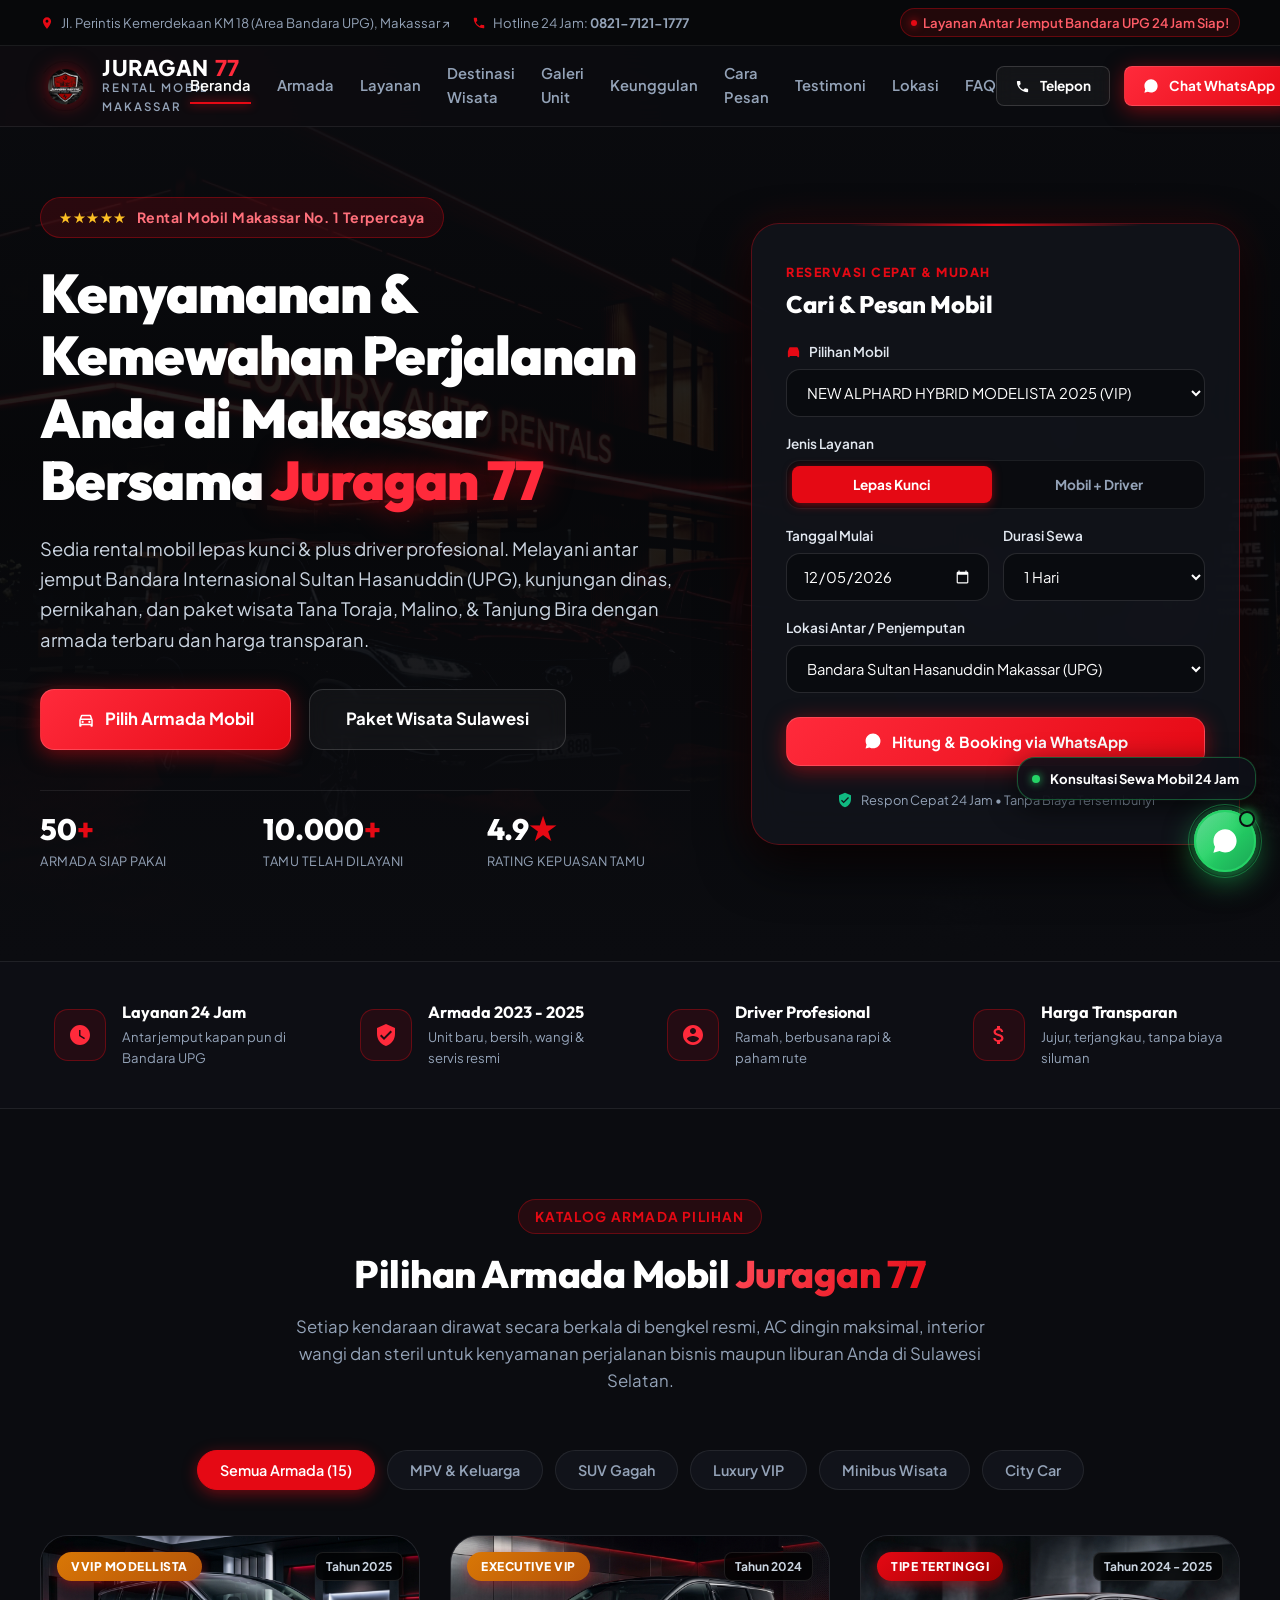
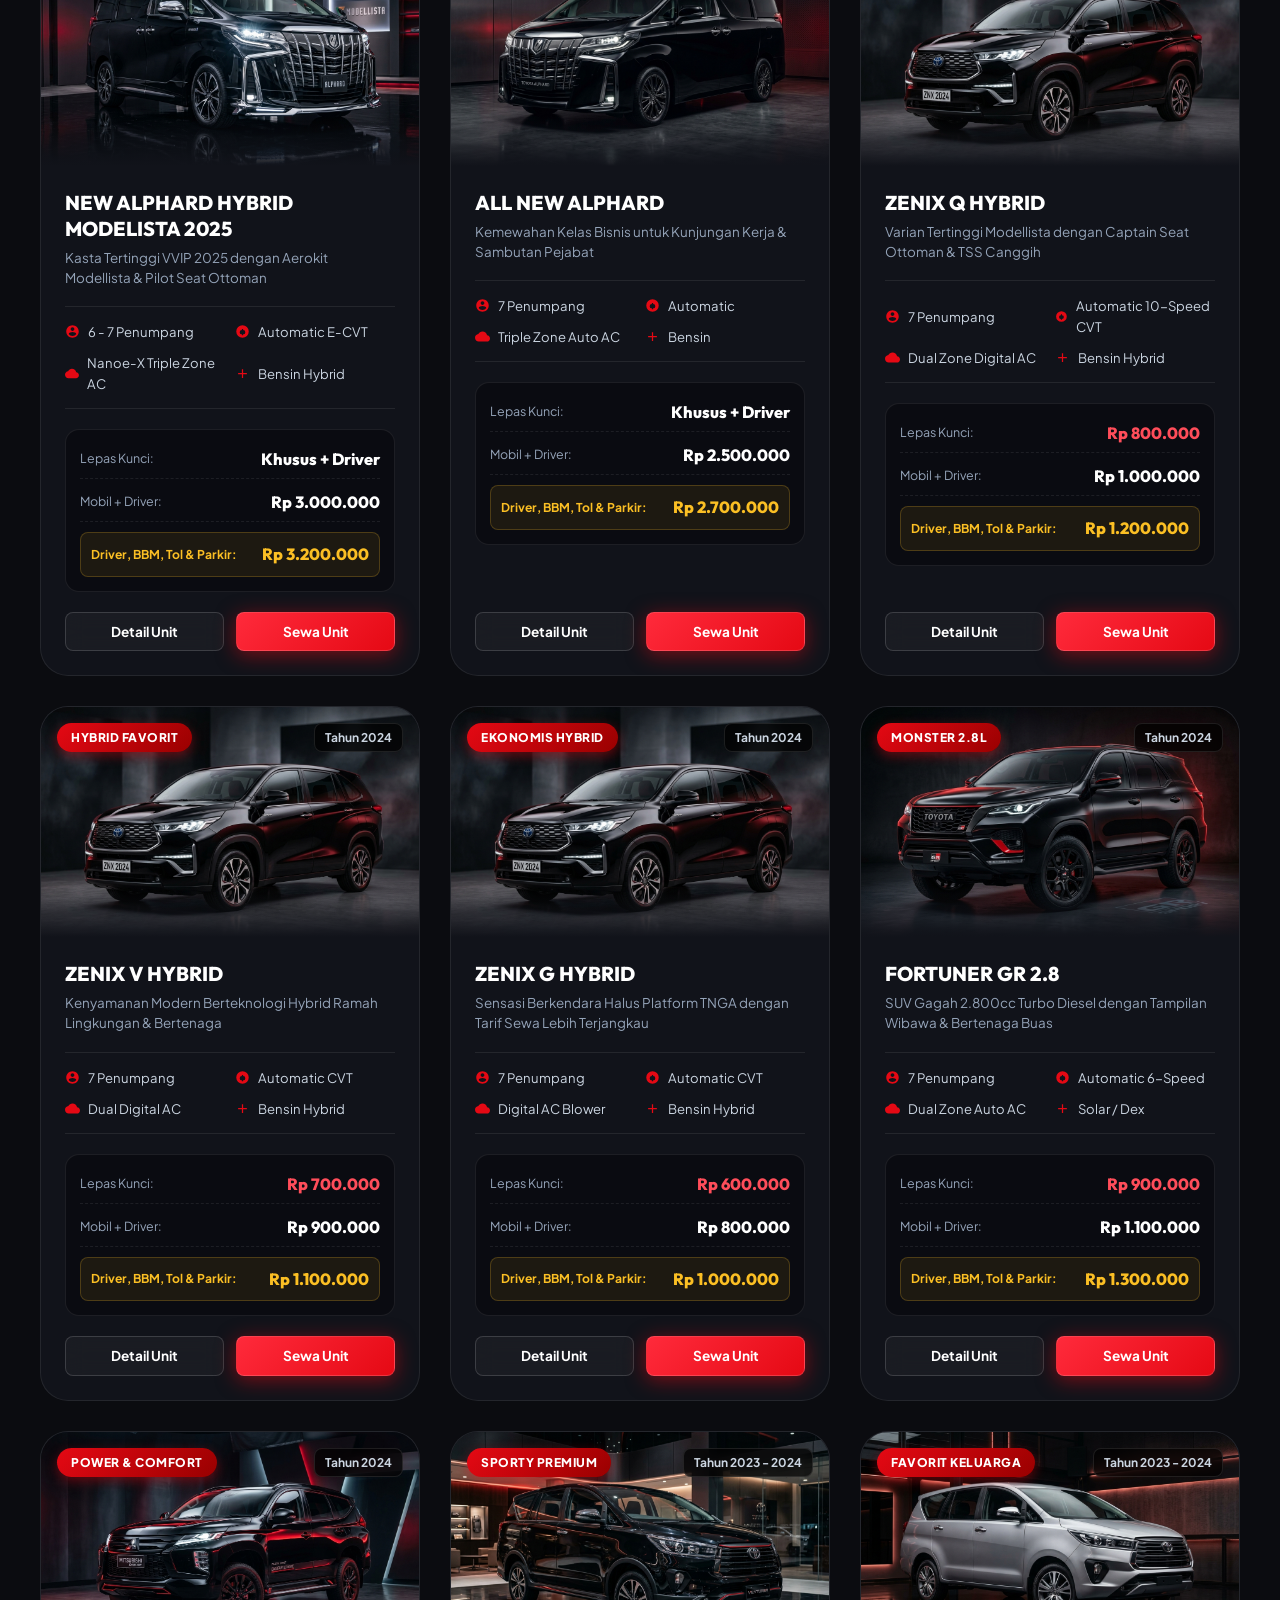
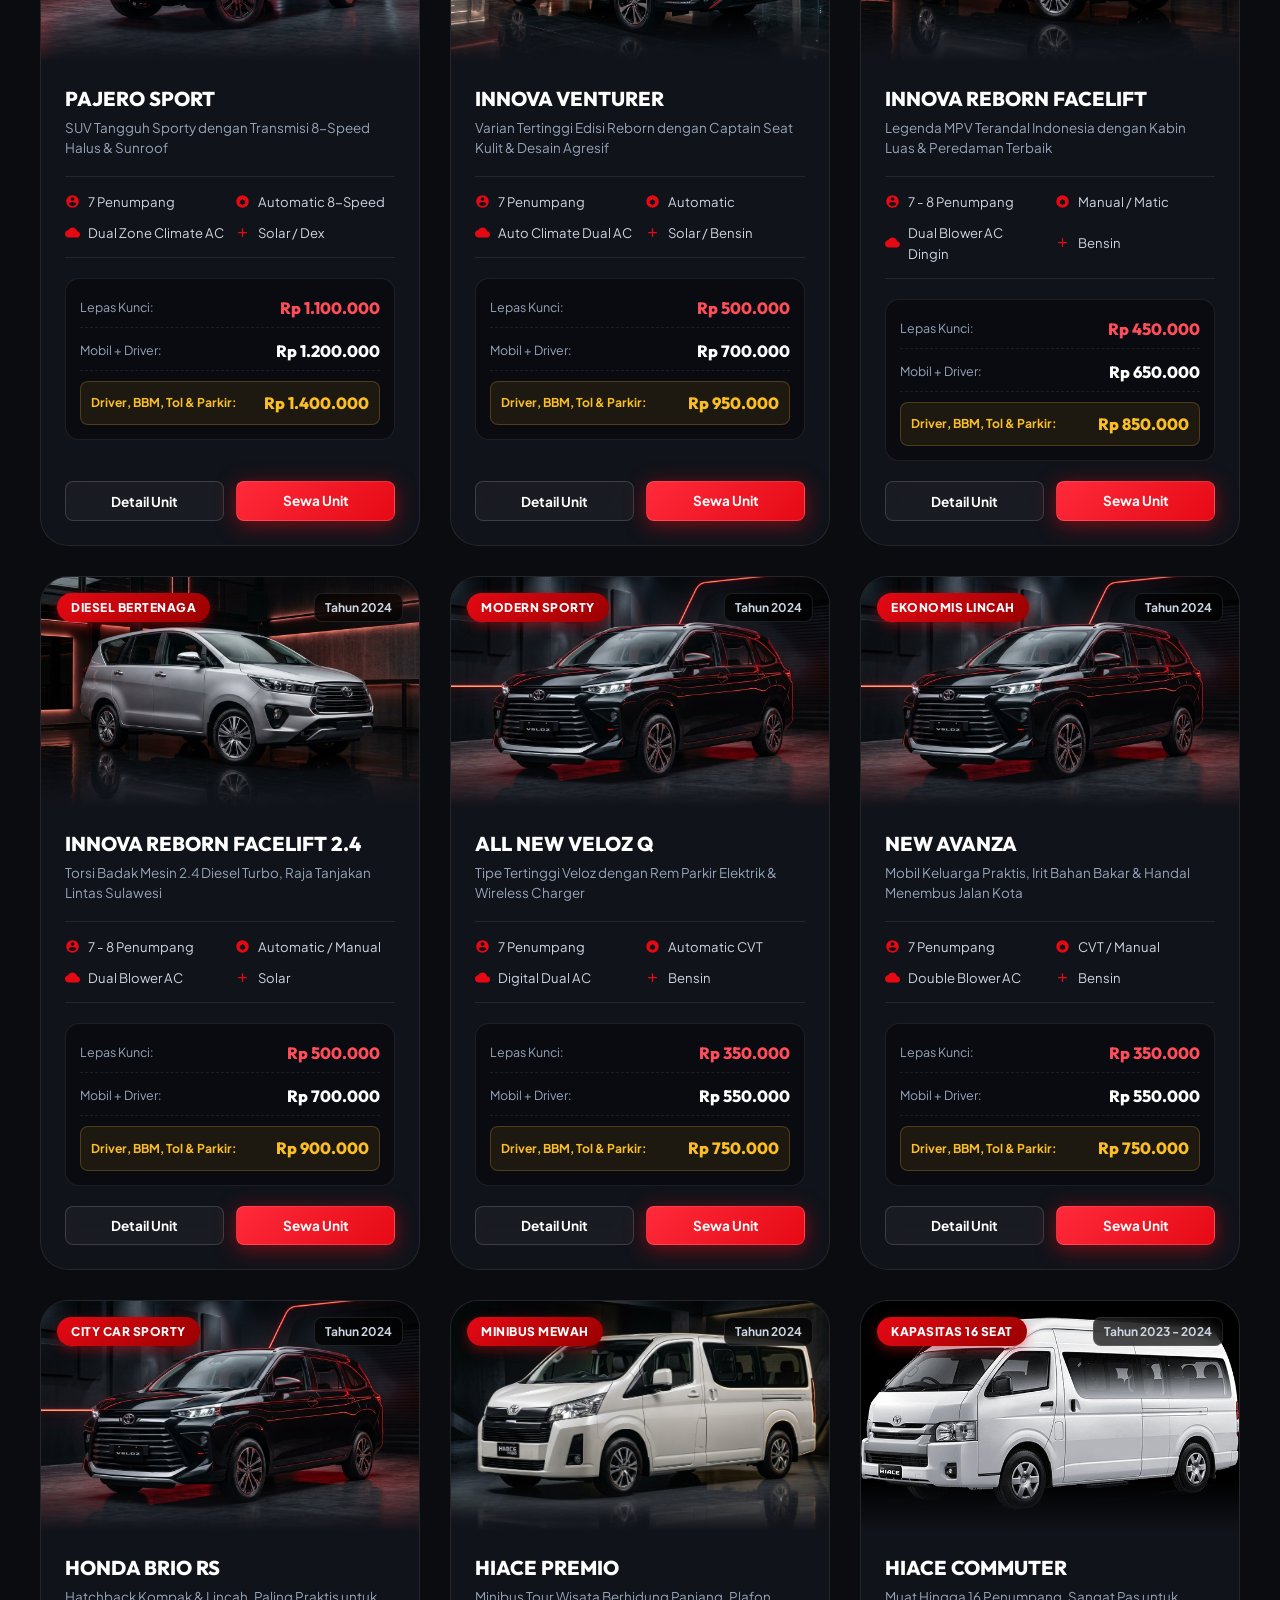
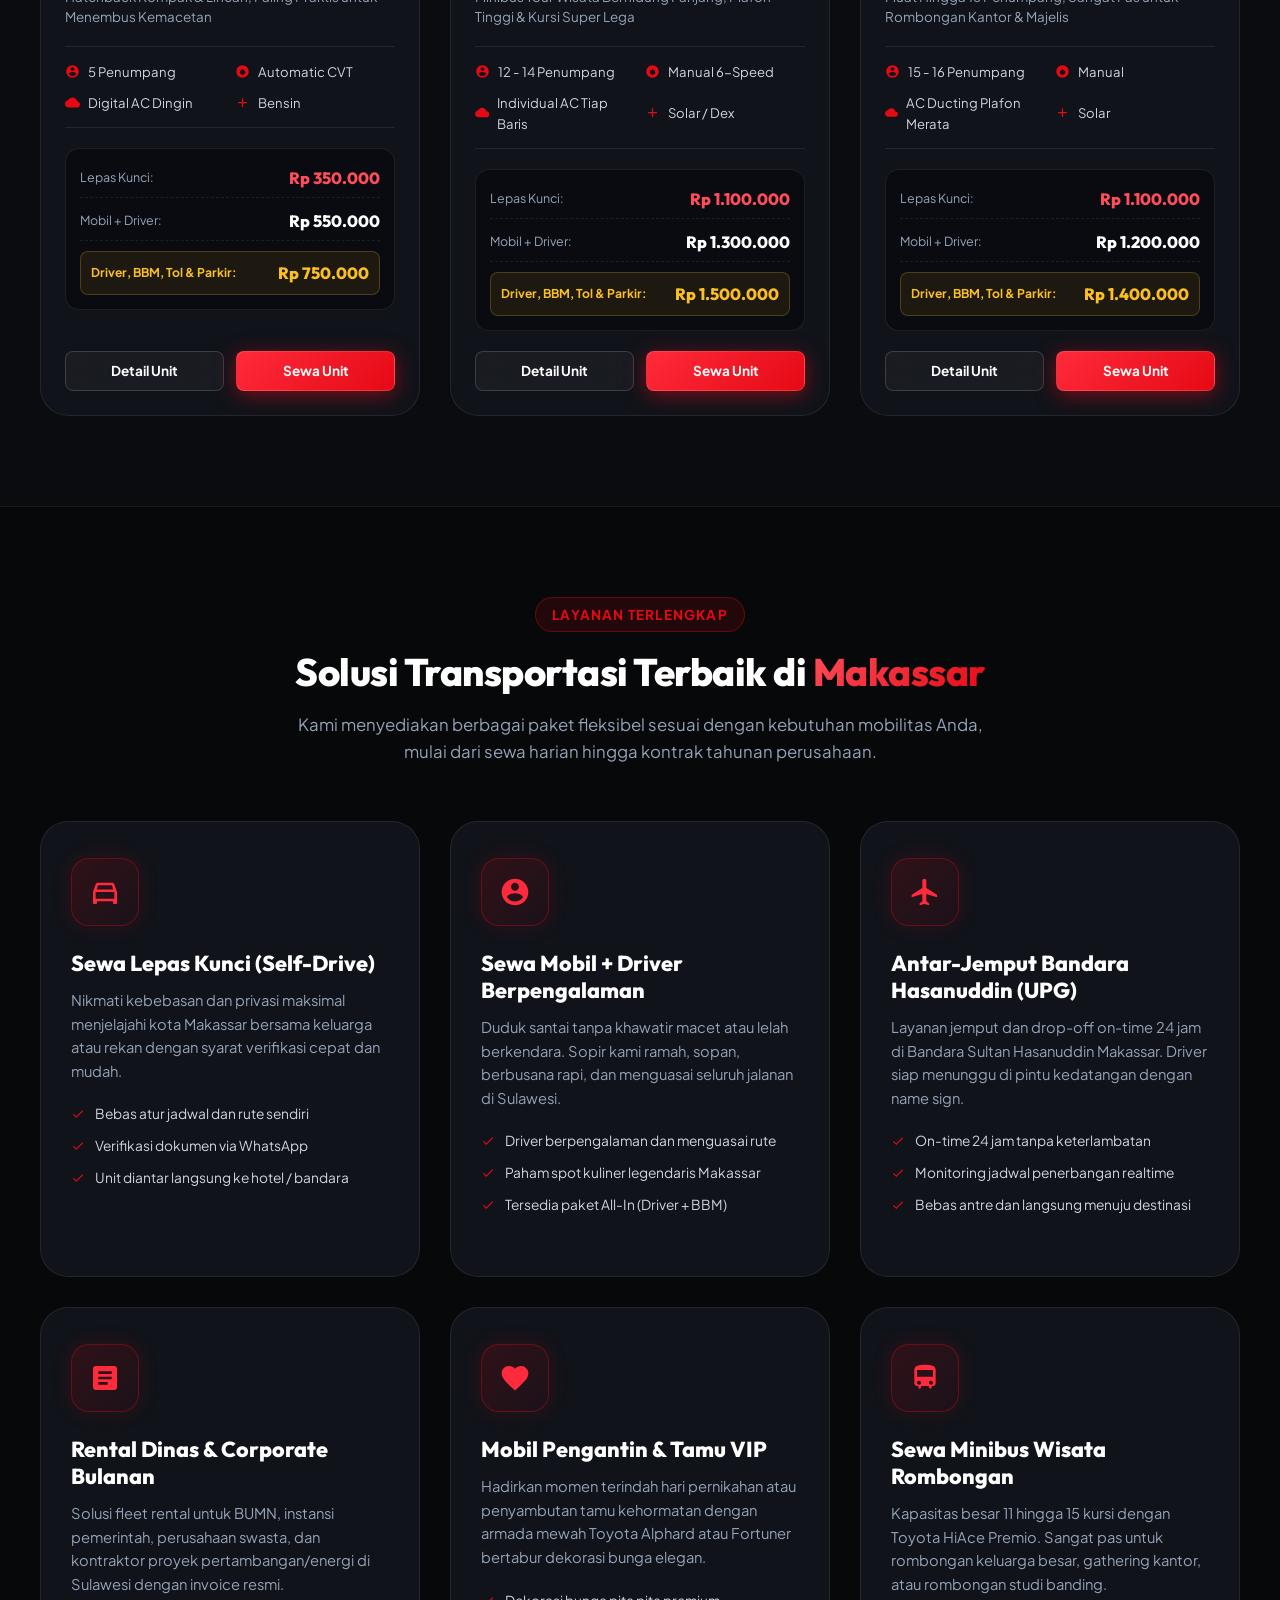
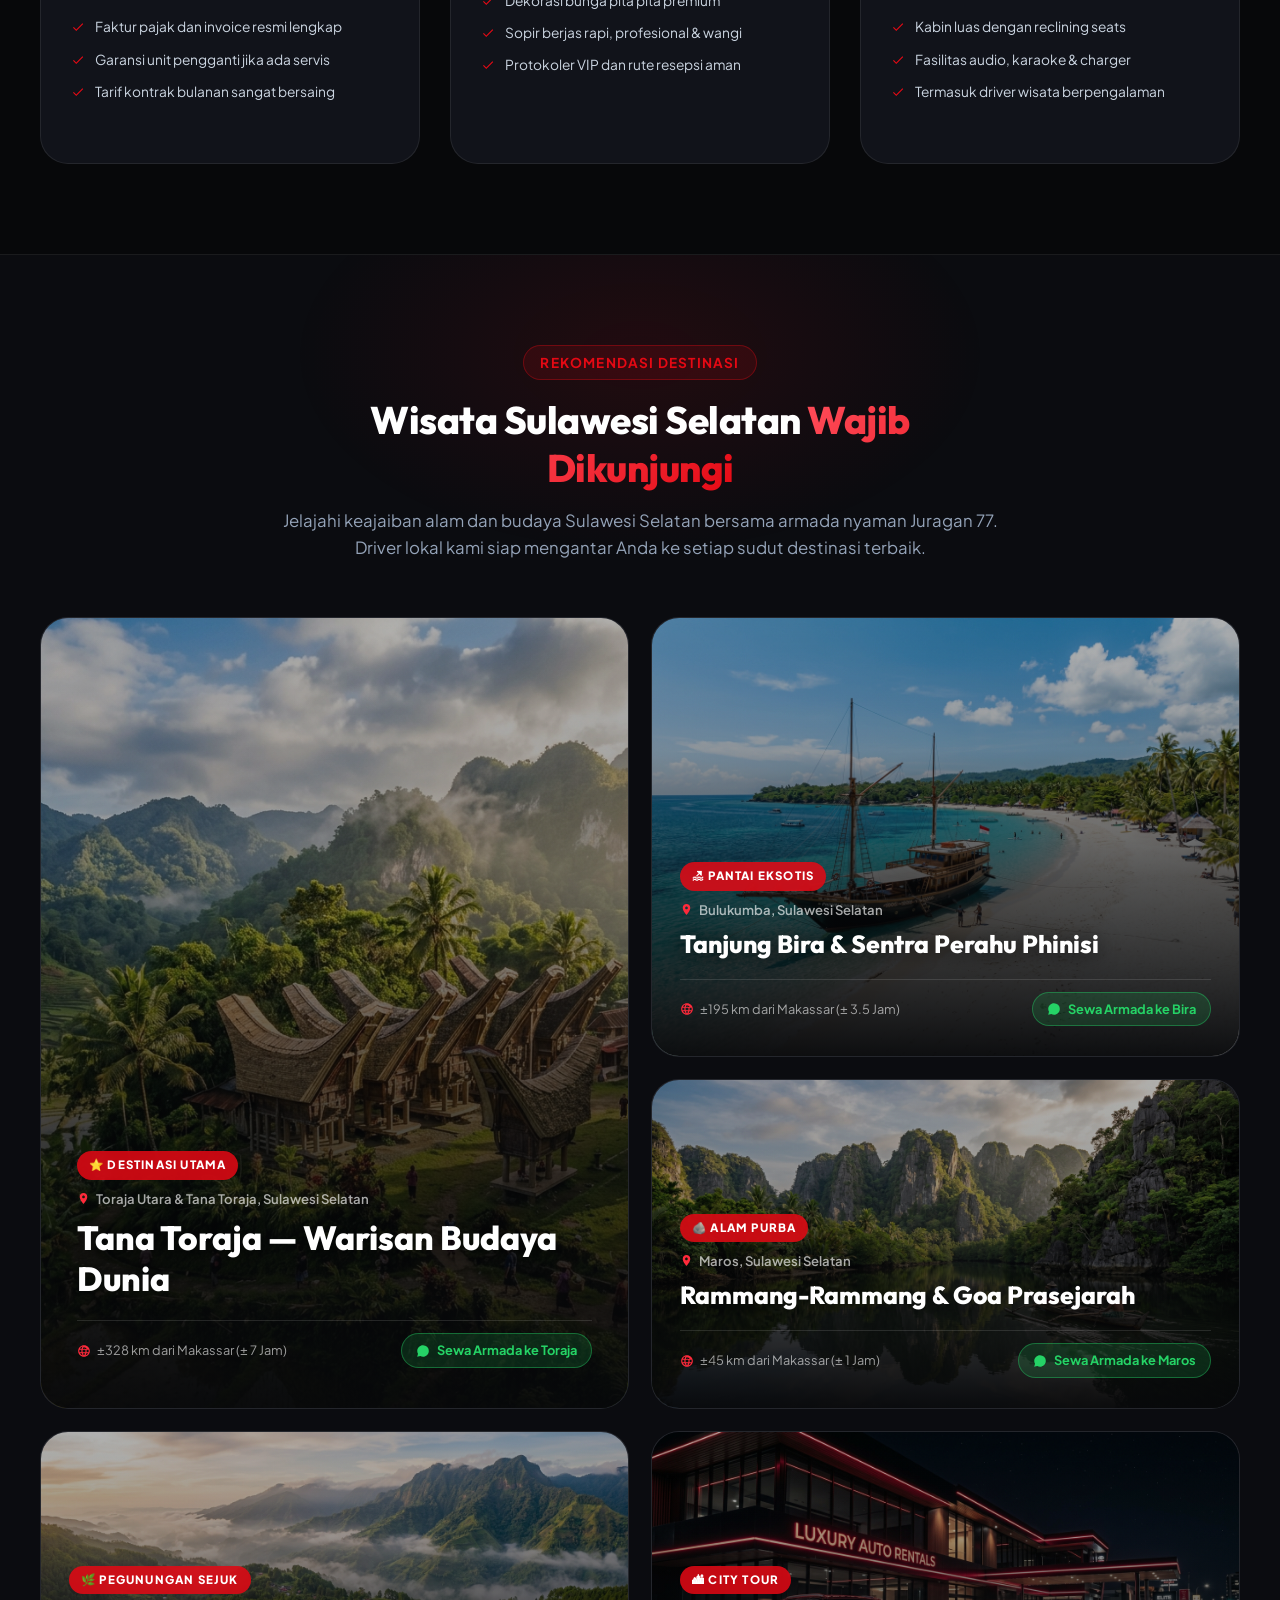
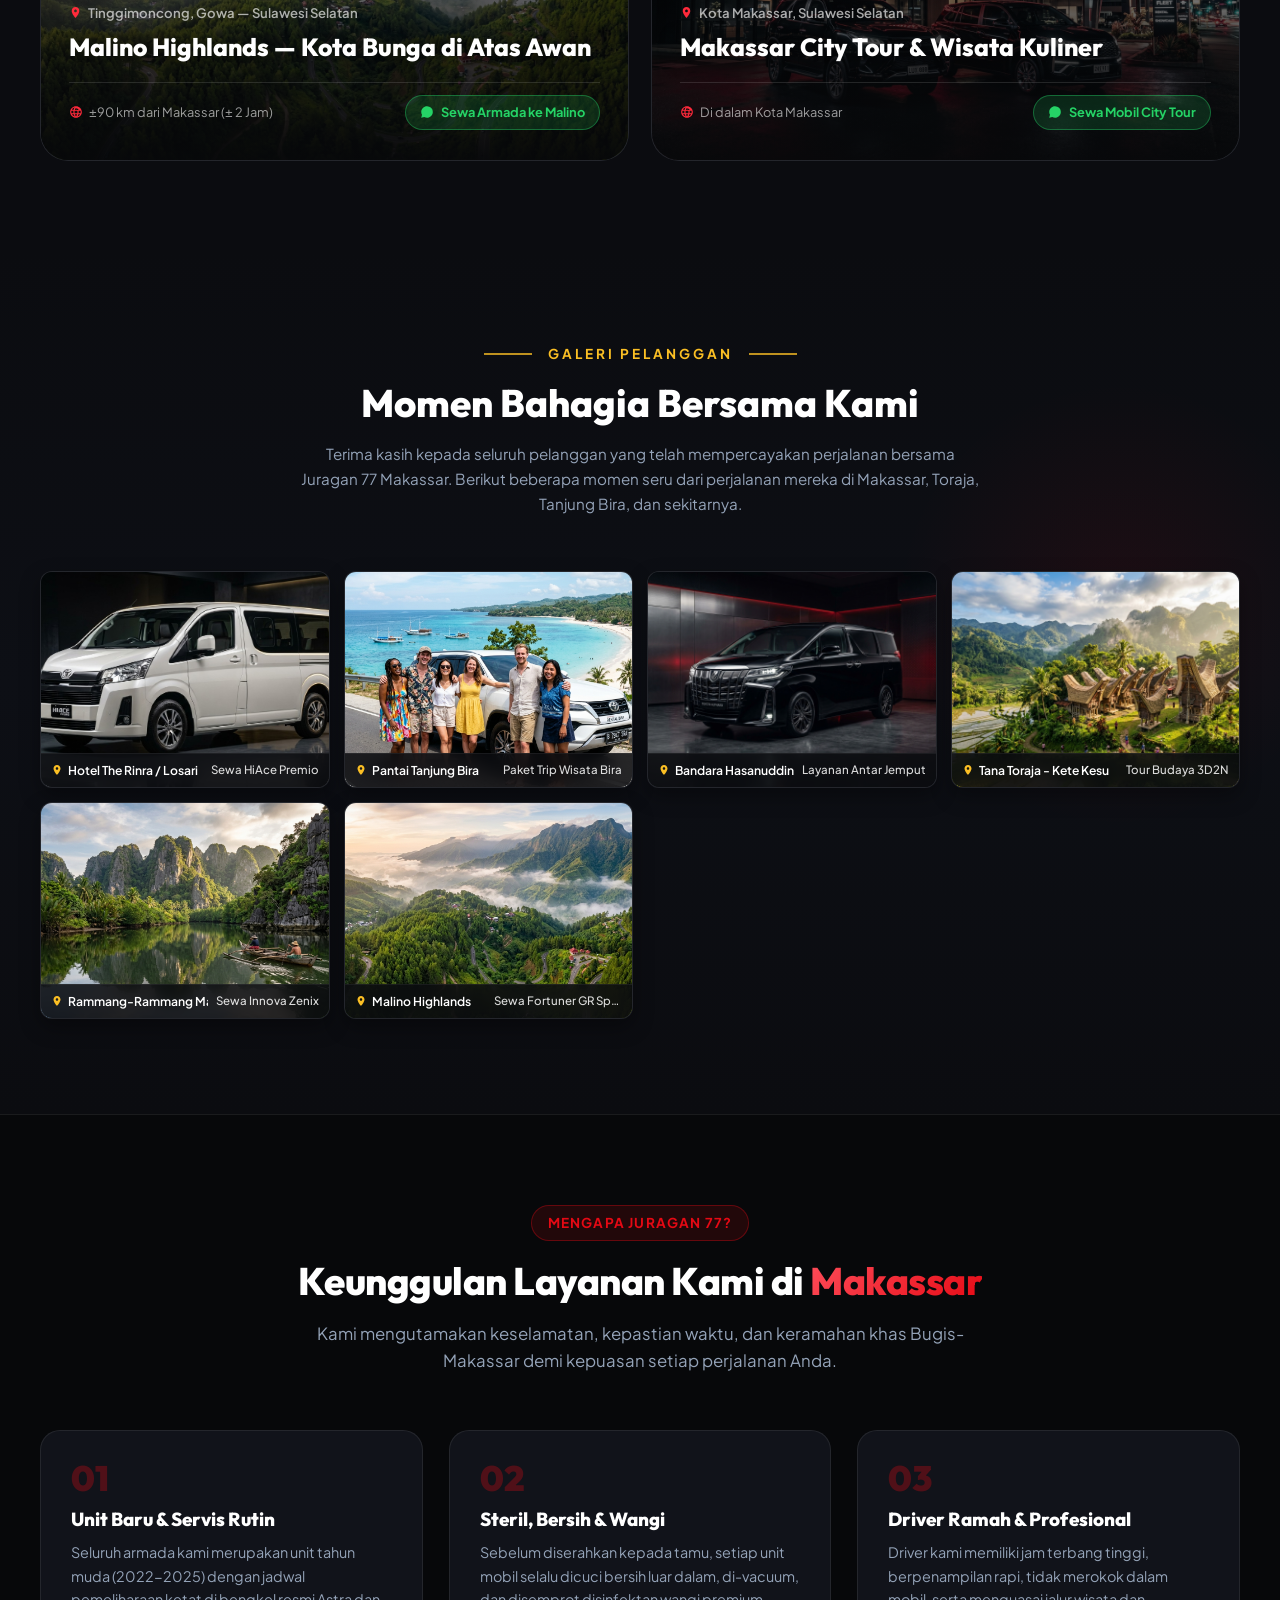
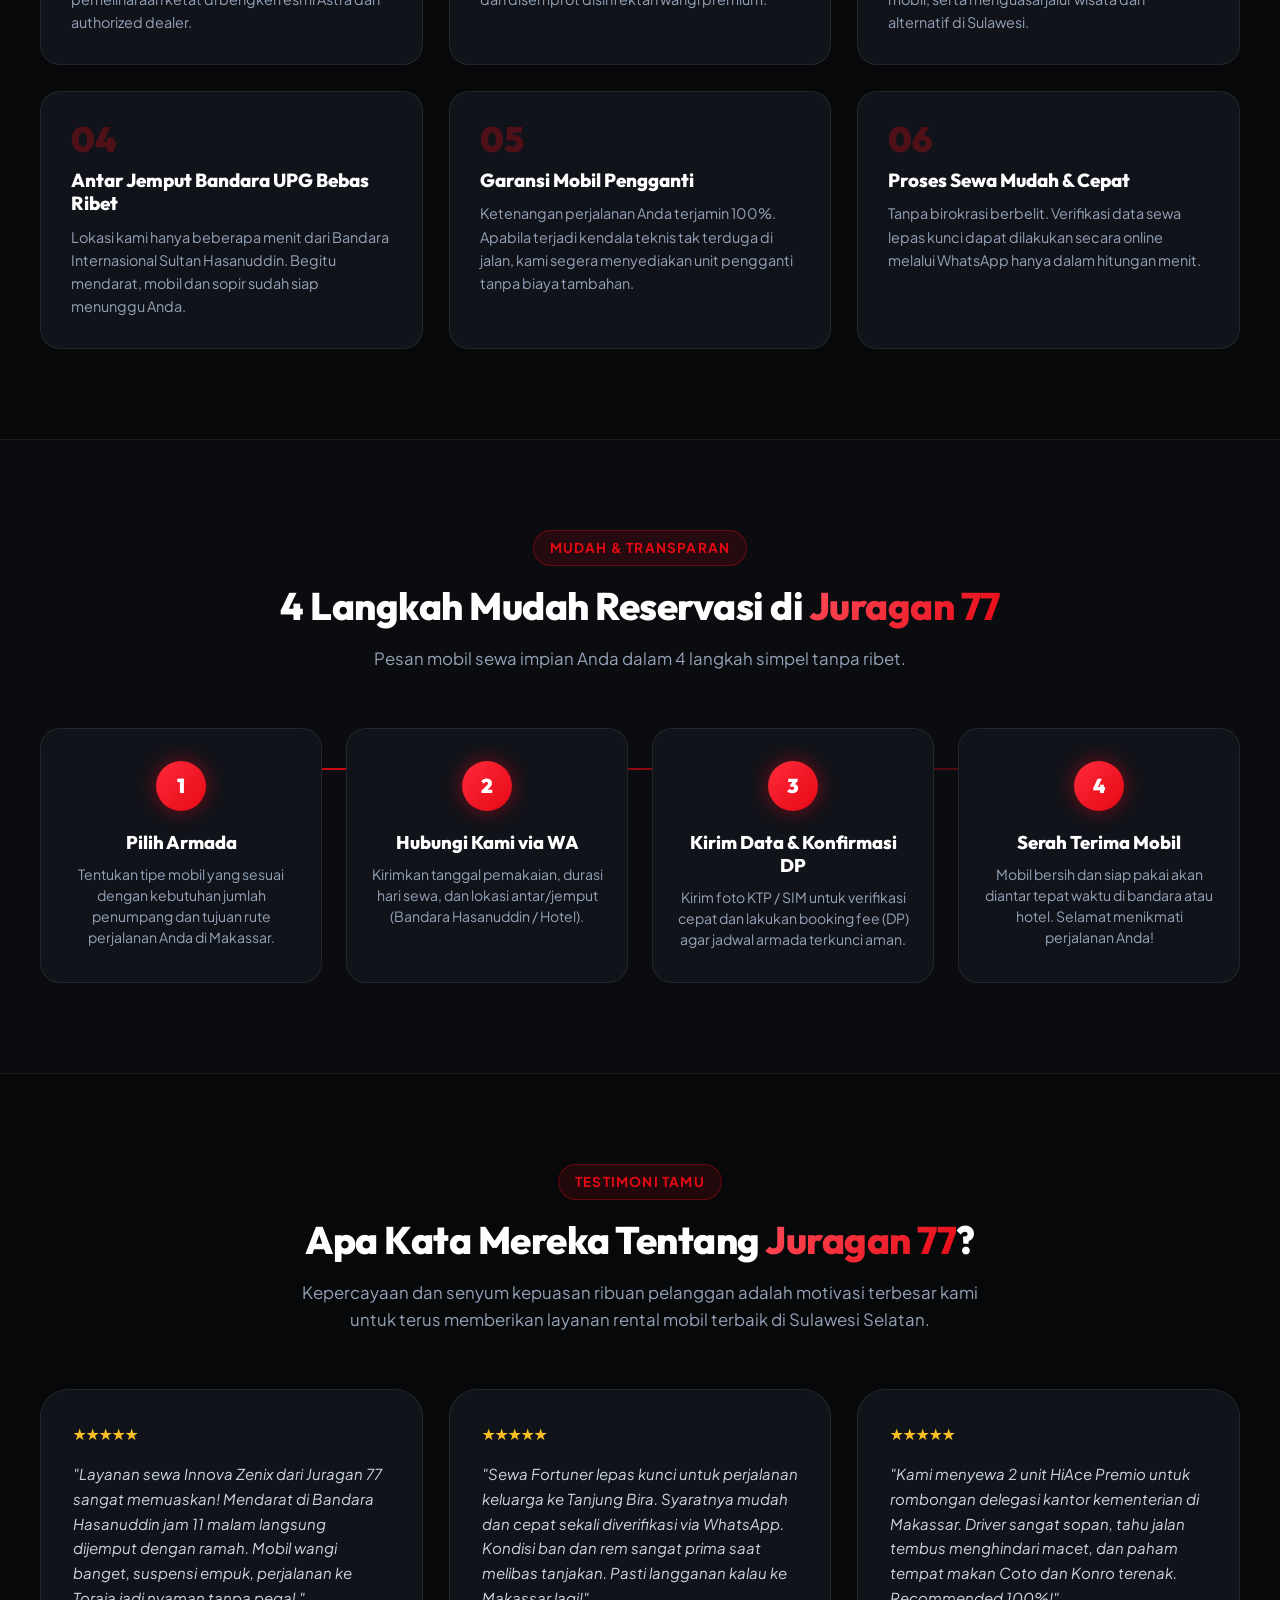
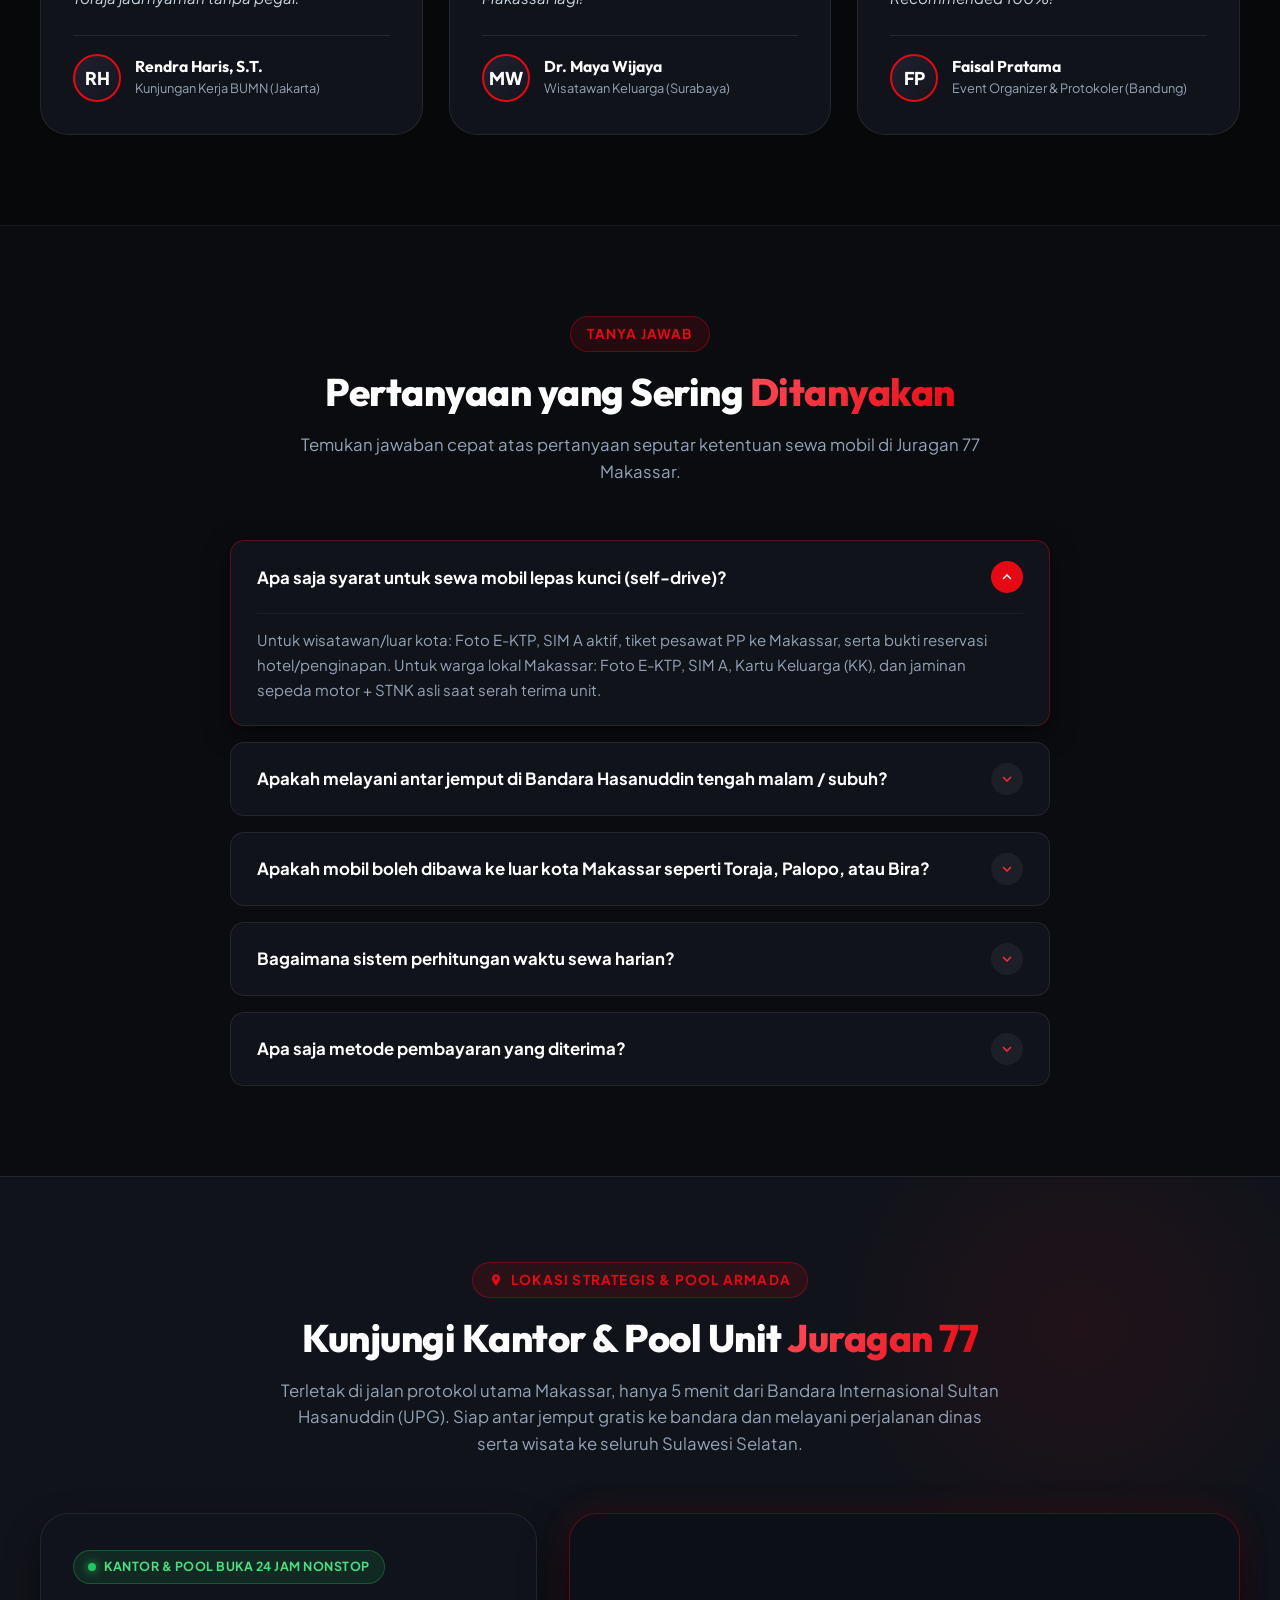
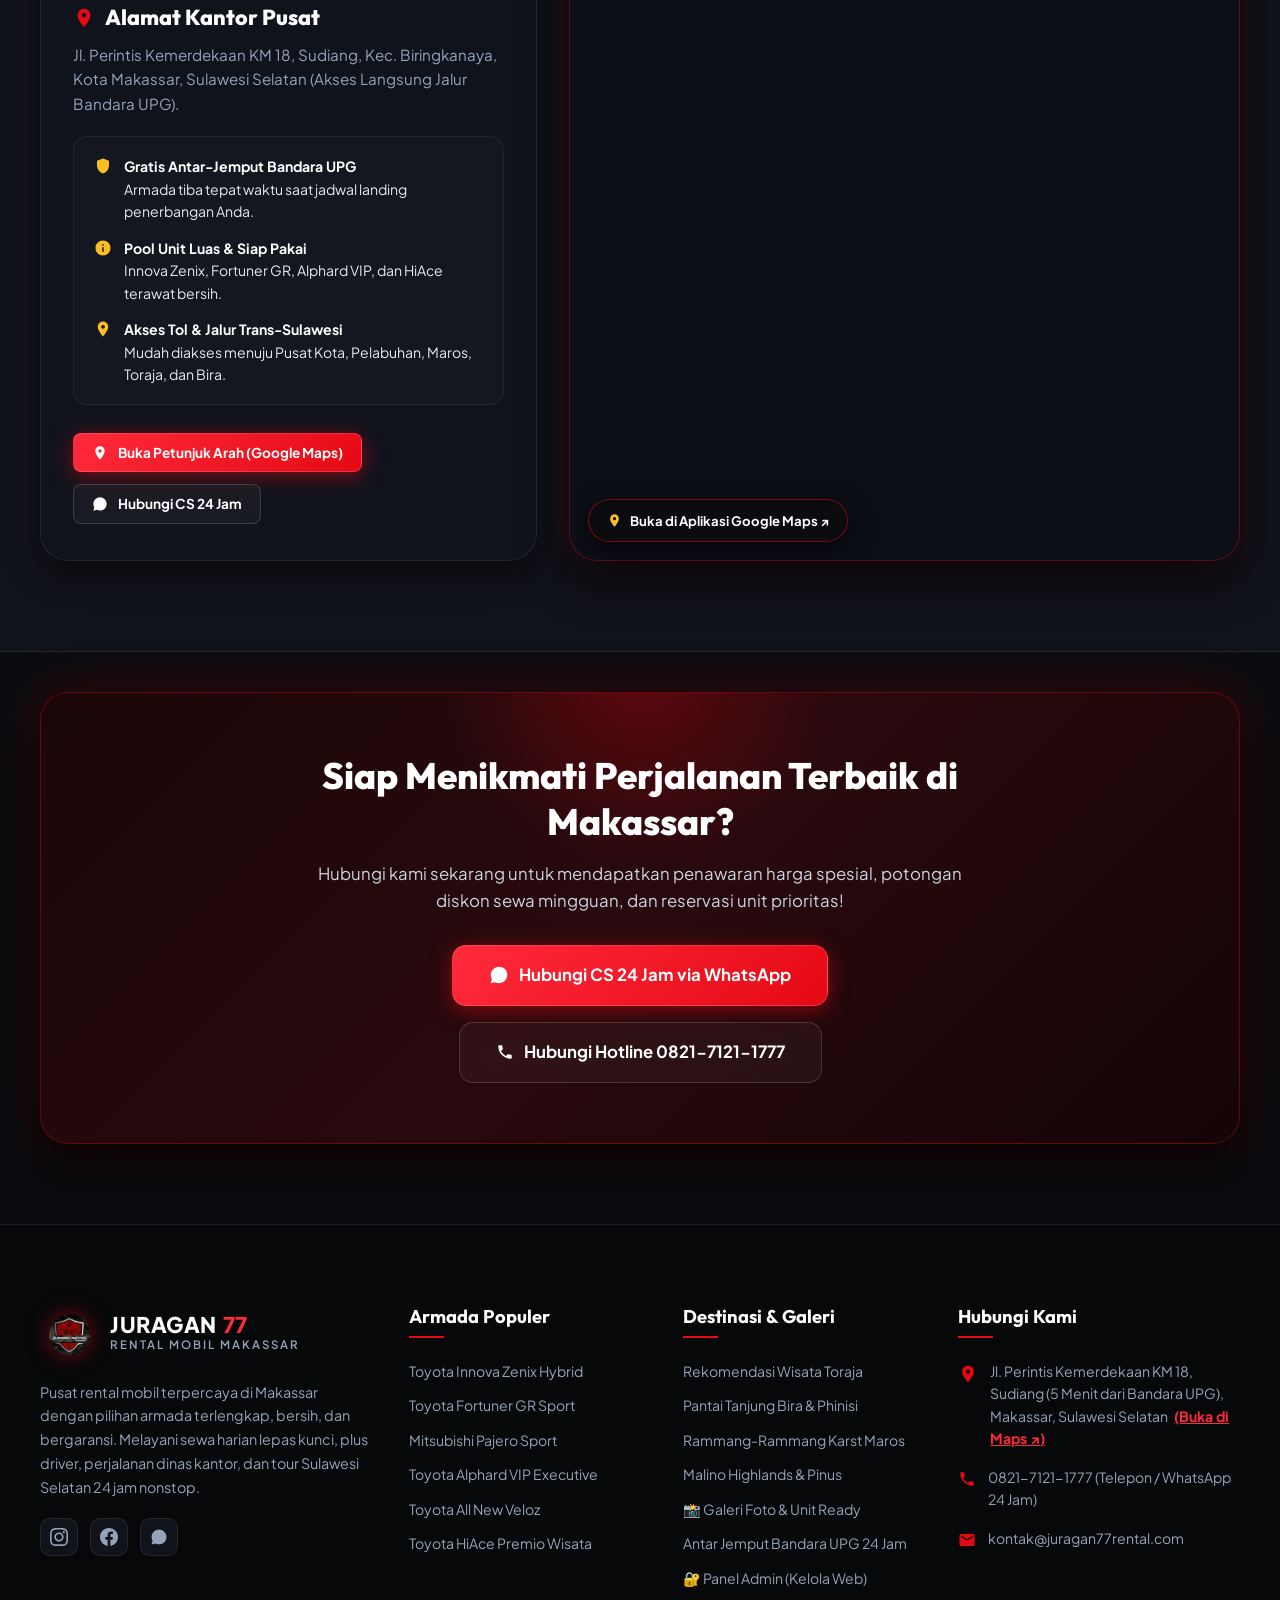
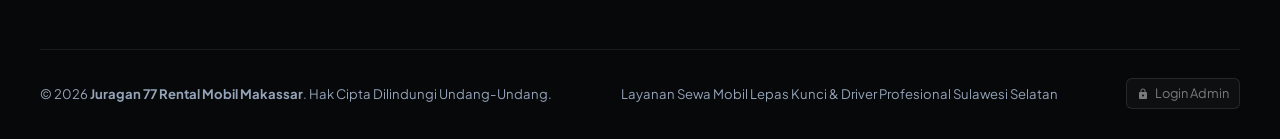
==== commit a424abbb: "Add files via upload" ====
--- a/index.html
+++ b/index.html
@@ -22,9 +22,9 @@
   <!-- CSS Stylesheet -->
   <link rel="stylesheet" href="css/style.css">
 
-  <!-- Favicon SVG Data URI -->
-  <link rel="icon" type="image/svg+xml"
-    href="data:image/svg+xml,<svg xmlns='http://www.w3.org/2000/svg' viewBox='0 0 100 100'><rect width='100' height='100' rx='20' fill='%230b0c10'/><path d='M20 75 L45 25 L80 25 L55 75 Z' fill='%23e50914'/><text x='50' y='68' font-family='sans-serif' font-weight='900' font-size='38' fill='%23ffffff' text-anchor='middle'>77</text></svg>">
+  <!-- Favicon -->
+  <link rel="icon" type="image/png" href="images/logo.png">
+  <link rel="apple-touch-icon" href="images/logo.png">
 </head>
 
 <body>
@@ -52,7 +52,7 @@
             <path
               d="M6.62 10.79c1.44 2.83 3.76 5.14 6.59 6.59l2.2-2.2c.27-.27.67-.36 1.02-.24 1.12.37 2.33.57 3.57.57.55 0 1 .45 1 1V20c0 .55-.45 1-1 1-9.39 0-17-7.61-17-17 0-.55.45-1 1-1h3.5c.55 0 1 .45 1 1 0 1.25.2 2.45.57 3.57.11.35.03.74-.25 1.02l-2.2 2.2z" />
           </svg>
-          <span>Hotline 24 Jam: <strong>0812-4455-7777</strong></span>
+          <span>Hotline 24 Jam: <strong>0821-7121-1777</strong></span>
         </div>
       </div>
       <div class="top-info">
@@ -70,9 +70,7 @@
   <header class="navbar">
     <div class="container nav-container">
       <a href="#beranda" class="brand-logo" aria-label="Juragan 77 Rental Mobil Makassar">
-        <div class="brand-emblem">
-          J<span>77</span>
-        </div>
+        <img src="images/logo.png" alt="Logo Juragan 77" class="brand-logo-img">
         <div class="brand-text">
           <div class="brand-title">JURAGAN <span class="red-text">77</span></div>
           <div class="brand-subtitle">Rental Mobil Makassar</div>
@@ -93,14 +91,14 @@
       </nav>
 
       <div class="nav-actions">
-        <a href="tel:081244557777" class="btn btn-outline btn-sm">
+        <a href="tel:082171211777" class="btn btn-outline btn-sm">
           <svg width="15" height="15" viewBox="0 0 24 24" fill="currentColor">
             <path
               d="M6.62 10.79c1.44 2.83 3.76 5.14 6.59 6.59l2.2-2.2c.27-.27.67-.36 1.02-.24 1.12.37 2.33.57 3.57.57.55 0 1 .45 1 1V20c0 .55-.45 1-1 1-9.39 0-17-7.61-17-17 0-.55.45-1 1-1h3.5c.55 0 1 .45 1 1 0 1.25.2 2.45.57 3.57.11.35.03.74-.25 1.02l-2.2 2.2z" />
           </svg>
           Telepon
         </a>
-        <a href="https://wa.me/6281244557777?text=Halo%20Juragan%2077%2C%20saya%20ingin%20tanya%20sewa%20mobil%20di%20Makassar"
+        <a href="https://wa.me/6282171211777?text=Halo%20Juragan%2077%2C%20saya%20ingin%20tanya%20sewa%20mobil%20di%20Makassar"
           target="_blank" rel="noopener" class="btn btn-primary btn-sm">
           <svg width="16" height="16" viewBox="0 0 24 24" fill="currentColor">
             <path
@@ -598,7 +596,7 @@
       <div class="dest-grid reveal">
 
         <!-- HERO CARD: Tana Toraja -->
-        <a href="https://wa.me/6281244557777?text=Halo%20Juragan%2077%2C%20saya%20ingin%20sewa%20mobil%20ke%20Tana%20Toraja.%20Bisa%20info%20armada%20yang%20tersedia%3F"
+        <a href="https://wa.me/6282171211777?text=Halo%20Juragan%2077%2C%20saya%20ingin%20sewa%20mobil%20ke%20Tana%20Toraja.%20Bisa%20info%20armada%20yang%20tersedia%3F"
           target="_blank" rel="noopener" class="dest-card dest-card-hero">
           <div class="dest-img-wrap">
             <img src="images/wisata_toraja.jpg" alt="Tana Toraja Sulawesi Selatan" class="dest-img" loading="lazy">
@@ -636,7 +634,7 @@
         </a>
 
         <!-- RIGHT COLUMN: Tanjung Bira -->
-        <a href="https://wa.me/6281244557777?text=Halo%20Juragan%2077%2C%20mau%20tanya%20sewa%20mobil%20ke%20Tanjung%20Bira%20Bulukumba"
+        <a href="https://wa.me/6282171211777?text=Halo%20Juragan%2077%2C%20mau%20tanya%20sewa%20mobil%20ke%20Tanjung%20Bira%20Bulukumba"
           target="_blank" rel="noopener" class="dest-card">
           <div class="dest-img-wrap">
             <img src="images/wisata_bira.jpg" alt="Pantai Tanjung Bira Bulukumba" class="dest-img" loading="lazy">
@@ -674,7 +672,7 @@
         </a>
 
         <!-- RIGHT COLUMN: Rammang-Rammang -->
-        <a href="https://wa.me/6281244557777?text=Halo%20Juragan%2077%2C%20saya%20ingin%20sewa%20mobil%20ke%20Rammang-Rammang%20Maros"
+        <a href="https://wa.me/6282171211777?text=Halo%20Juragan%2077%2C%20saya%20ingin%20sewa%20mobil%20ke%20Rammang-Rammang%20Maros"
           target="_blank" rel="noopener" class="dest-card">
           <div class="dest-img-wrap">
             <img src="images/wisata_rammang.jpg" alt="Rammang-Rammang Karst Maros" class="dest-img" loading="lazy">
@@ -716,7 +714,7 @@
       <div class="dest-row-2 reveal" style="margin-top: 22px;">
 
         <!-- Malino -->
-        <a href="https://wa.me/6281244557777?text=Halo%20Juragan%2077%2C%20saya%20ingin%20sewa%20mobil%20ke%20Malino%20Highlands"
+        <a href="https://wa.me/6282171211777?text=Halo%20Juragan%2077%2C%20saya%20ingin%20sewa%20mobil%20ke%20Malino%20Highlands"
           target="_blank" rel="noopener" class="dest-card">
           <div class="dest-img-wrap" style="min-height: 270px;">
             <img src="images/wisata_malino.jpg" alt="Malino Highlands Pegunungan Gowa" class="dest-img" loading="lazy">
@@ -754,7 +752,7 @@
         </a>
 
         <!-- Fort Rotterdam / Pantai Losari City Tour -->
-        <a href="https://wa.me/6281244557777?text=Halo%20Juragan%2077%2C%20saya%20mau%20sewa%20mobil%20untuk%20city%20tour%20Makassar%20dan%20kuliner"
+        <a href="https://wa.me/6282171211777?text=Halo%20Juragan%2077%2C%20saya%20mau%20sewa%20mobil%20untuk%20city%20tour%20Makassar%20dan%20kuliner"
           target="_blank" rel="noopener" class="dest-card">
           <div class="dest-img-wrap" style="min-height: 270px;">
             <img src="images/hero_banner.jpg" alt="City Tour Makassar Fort Rotterdam Pantai Losari" class="dest-img"
@@ -1174,7 +1172,7 @@
               </svg>
               Buka Petunjuk Arah (Google Maps)
             </a>
-            <a href="https://wa.me/6281244557777?text=Halo%20Juragan%2077%2C%20saya%20ingin%20tanya%20titik%20lokasi%20penjemputan%20atau%20pengantaran%20mobil" target="_blank" rel="noopener" class="btn btn-outline btn-sm">
+            <a href="https://wa.me/6282171211777?text=Halo%20Juragan%2077%2C%20saya%20ingin%20tanya%20titik%20lokasi%20penjemputan%20atau%20pengantaran%20mobil" target="_blank" rel="noopener" class="btn btn-outline btn-sm">
               <svg width="16" height="16" viewBox="0 0 24 24" fill="currentColor">
                 <path
                   d="M12.04 2c-5.46 0-9.91 4.45-9.91 9.91 0 1.75.46 3.45 1.32 4.95L2.05 22l5.25-1.38c1.45.79 3.08 1.21 4.74 1.21 5.46 0 9.91-4.45 9.91-9.91 0-2.65-1.03-5.14-2.9-7.01A9.816 9.816 0 0012.04 2z" />
@@ -1220,7 +1218,7 @@
             reservasi unit prioritas!
           </p>
           <div class="cta-actions">
-            <a href="https://wa.me/6281244557777?text=Halo%20Juragan%2077%2C%20saya%20ingin%20sewa%20mobil%20sekarang.%20Bisa%20info%20unit%20ready%3F"
+            <a href="https://wa.me/6282171211777?text=Halo%20Juragan%2077%2C%20saya%20ingin%20sewa%20mobil%20sekarang.%20Bisa%20info%20unit%20ready%3F"
               target="_blank" rel="noopener" class="btn btn-primary btn-lg">
               <svg width="20" height="20" viewBox="0 0 24 24" fill="currentColor">
                 <path
@@ -1228,12 +1226,12 @@
               </svg>
               Hubungi CS 24 Jam via WhatsApp
             </a>
-            <a href="tel:081244557777" class="btn btn-outline btn-lg">
+            <a href="tel:082171211777" class="btn btn-outline btn-lg">
               <svg width="18" height="18" viewBox="0 0 24 24" fill="currentColor">
                 <path
                   d="M6.62 10.79c1.44 2.83 3.76 5.14 6.59 6.59l2.2-2.2c.27-.27.67-.36 1.02-.24 1.12.37 2.33.57 3.57.57.55 0 1 .45 1 1V20c0 .55-.45 1-1 1-9.39 0-17-7.61-17-17 0-.55.45-1 1-1h3.5c.55 0 1 .45 1 1 0 1.25.2 2.45.57 3.57.11.35.03.74-.25 1.02l-2.2 2.2z" />
               </svg>
-              Hubungi Hotline 0812-4455-7777
+              Hubungi Hotline 0821-7121-1777
             </a>
           </div>
         </div>
@@ -1250,9 +1248,7 @@
         <!-- Col 1: About -->
         <div class="footer-col footer-about">
           <a href="#beranda" class="brand-logo" style="margin-bottom: 16px;">
-            <div class="brand-emblem">
-              J<span>77</span>
-            </div>
+            <img src="images/logo.png" alt="Logo Juragan 77" class="brand-logo-img">
             <div class="brand-text">
               <div class="brand-title">JURAGAN <span class="red-text">77</span></div>
               <div class="brand-subtitle">Rental Mobil Makassar</div>
@@ -1275,7 +1271,7 @@
                   d="M24 12.073c0-6.627-5.373-12-12-12s-12 5.373-12 12c0 5.99 4.388 10.954 10.125 11.854v-8.385H7.078v-3.47h3.047V9.43c0-3.007 1.792-4.669 4.533-4.669 1.312 0 2.686.235 2.686.235v2.953H15.83c-1.491 0-1.956.925-1.956 1.874v2.25h3.328l-.532 3.47h-2.796v8.385C19.612 23.027 24 18.062 24 12.073z" />
               </svg>
             </a>
-            <a href="https://wa.me/6281244557777" target="_blank" rel="noopener" class="social-icon"
+            <a href="https://wa.me/6282171211777" target="_blank" rel="noopener" class="social-icon"
               aria-label="WhatsApp">
               <svg width="18" height="18" viewBox="0 0 24 24" fill="currentColor">
                 <path
@@ -1329,7 +1325,7 @@
                 <path
                   d="M6.62 10.79c1.44 2.83 3.76 5.14 6.59 6.59l2.2-2.2c.27-.27.67-.36 1.02-.24 1.12.37 2.33.57 3.57.57.55 0 1 .45 1 1V20c0 .55-.45 1-1 1-9.39 0-17-7.61-17-17 0-.55.45-1 1-1h3.5c.55 0 1 .45 1 1 0 1.25.2 2.45.57 3.57.11.35.03.74-.25 1.02l-2.2 2.2z" />
               </svg>
-              <span>0812-4455-7777 (Telepon / WhatsApp 24 Jam)</span>
+              <span>0821-7121-1777 (Telepon / WhatsApp 24 Jam)</span>
             </div>
             <div class="contact-item">
               <svg width="18" height="18" viewBox="0 0 24 24" fill="currentColor">
@@ -1381,12 +1377,14 @@
        ========================================================================== -->
   <div class="floating-whatsapp">
     <div class="wa-bubble">
+      <span class="wa-bubble-dot"></span>
       <span>Konsultasi Sewa Mobil 24 Jam</span>
     </div>
-    <a href="https://wa.me/6281244557777?text=Halo%20Juragan%2077%2C%20saya%20ingin%20tanya%20sewa%20mobil%20di%20Makassar"
+    <a href="https://wa.me/6282171211777?text=Halo%20Juragan%2077%2C%20saya%20ingin%20tanya%20sewa%20mobil%20di%20Makassar"
       target="_blank" rel="noopener" class="wa-button" aria-label="Hubungi WhatsApp Juragan 77">
       <div class="wa-pulse"></div>
-      <svg width="30" height="30" viewBox="0 0 24 24" fill="currentColor">
+      <div class="wa-button-badge"></div>
+      <svg width="28" height="28" viewBox="0 0 24 24" fill="currentColor">
         <path
           d="M12.04 2c-5.46 0-9.91 4.45-9.91 9.91 0 1.75.46 3.45 1.32 4.95L2.05 22l5.25-1.38c1.45.79 3.08 1.21 4.74 1.21 5.46 0 9.91-4.45 9.91-9.91 0-2.65-1.03-5.14-2.9-7.01A9.816 9.816 0 0012.04 2z" />
       </svg>
--- a/css/style.css
+++ b/css/style.css
@@ -452,6 +452,25 @@
   align-items: center;
   gap: 12px;
   text-decoration: none;
+}
+
+.brand-logo-img {
+  width: 50px;
+  height: 50px;
+  object-fit: contain;
+  filter: drop-shadow(0 0 10px rgba(229, 9, 20, 0.5));
+  transition: transform 0.3s ease, filter 0.3s ease;
+  flex-shrink: 0;
+}
+
+.brand-logo:hover .brand-logo-img {
+  transform: scale(1.08);
+  filter: drop-shadow(0 0 18px rgba(229, 9, 20, 0.8));
+}
+
+.footer-about .brand-logo-img {
+  width: 58px;
+  height: 58px;
 }
 
 .brand-emblem {
@@ -1796,74 +1815,143 @@
 }
 
 /* ==========================================================================
-   FLOATING ACTION BUTTONS
+   FLOATING ACTION BUTTONS — PREMIUM REDESIGN
    ========================================================================== */
 
 .floating-whatsapp {
   position: fixed;
-  bottom: 30px;
-  right: 30px;
-  z-index: 999;
-  display: flex;
-  align-items: center;
-  gap: 12px;
-}
-
+  bottom: 28px;
+  right: 24px;
+  z-index: 9999;
+  display: flex;
+  flex-direction: column;
+  align-items: flex-end;
+  gap: 10px;
+}
+
+/* Premium tooltip bubble */
 .wa-bubble {
-  background: var(--bg-surface);
-  color: #ffffff;
-  border: 1px solid var(--border-red);
-  padding: 8px 14px;
-  border-radius: var(--radius-md);
+  display: flex;
+  align-items: center;
+  gap: 10px;
+  background: rgba(14, 16, 24, 0.90);
+  backdrop-filter: blur(16px);
+  -webkit-backdrop-filter: blur(16px);
+  color: #ffffff;
+  border: 1px solid rgba(37, 211, 102, 0.35);
+  padding: 10px 16px 10px 14px;
+  border-radius: 18px;
   font-size: 0.82rem;
-  font-weight: 600;
-  box-shadow: 0 8px 24px rgba(0, 0, 0, 0.7);
-  display: flex;
-  align-items: center;
-  gap: 8px;
-  animation: bounce-subtle 3s infinite;
-}
-
-@keyframes bounce-subtle {
-  0%, 100% { transform: translateY(0); }
-  50% { transform: translateY(-4px); }
-}
-
-.wa-button {
-  width: 60px;
-  height: 60px;
+  font-weight: 700;
+  box-shadow: 0 8px 28px rgba(0,0,0,0.65), 0 0 0 1px rgba(255,255,255,0.04);
+  white-space: nowrap;
+  transform-origin: right bottom;
+  animation: wa-bubble-float 4s ease-in-out infinite;
+  transition: opacity 0.3s ease, transform 0.3s ease;
+}
+
+.wa-bubble-dot {
+  width: 8px;
+  height: 8px;
   background: #25d366;
   border-radius: 50%;
+  box-shadow: 0 0 8px #25d366;
+  animation: wa-dot-pulse 1.6s ease-in-out infinite;
+  flex-shrink: 0;
+}
+
+@keyframes wa-dot-pulse {
+  0%, 100% { transform: scale(0.9); opacity: 0.8; }
+  50%       { transform: scale(1.4); opacity: 1; }
+}
+
+@keyframes wa-bubble-float {
+  0%, 100% { transform: translateY(0); }
+  50%       { transform: translateY(-5px); }
+}
+
+/* Main WA button — premium gradient + glassmorphism */
+.wa-button {
+  position: relative;
+  width: 62px;
+  height: 62px;
+  border-radius: 50%;
+  background: linear-gradient(135deg, #2ecc71 0%, #25d366 45%, #1aa354 100%);
   display: flex;
   align-items: center;
   justify-content: center;
   color: #ffffff;
-  font-size: 1.8rem;
-  box-shadow: 0 6px 25px rgba(37, 211, 102, 0.5);
-  transition: var(--transition);
-  position: relative;
+  box-shadow: 0 8px 30px rgba(37, 211, 102, 0.55),
+              0 0 0 4px rgba(37, 211, 102, 0.12),
+              inset 0 1px 0 rgba(255,255,255,0.3);
+  transition: transform 0.3s cubic-bezier(0.16, 1, 0.3, 1),
+              box-shadow 0.3s ease;
+  overflow: visible;
+  text-decoration: none;
+}
+
+.wa-button::before {
+  content: '';
+  position: absolute;
+  inset: 2px;
+  border-radius: 50%;
+  background: linear-gradient(135deg, rgba(255,255,255,0.25) 0%, transparent 60%);
+  pointer-events: none;
 }
 
 .wa-button:hover {
-  transform: scale(1.1);
-  box-shadow: 0 8px 30px rgba(37, 211, 102, 0.7);
-}
-
+  transform: scale(1.12) translateY(-3px);
+  box-shadow: 0 14px 36px rgba(37, 211, 102, 0.7),
+              0 0 0 6px rgba(37, 211, 102, 0.15),
+              inset 0 1px 0 rgba(255,255,255,0.35);
+  color: #ffffff;
+}
+
+.wa-button:active {
+  transform: scale(1.0);
+}
+
+/* 3-ring pulsing aura */
 .wa-pulse {
   position: absolute;
-  top: -4px;
-  left: -4px;
-  right: -4px;
-  bottom: -4px;
+  top: 50%;
+  left: 50%;
+  transform: translate(-50%, -50%);
+  width: 62px;
+  height: 62px;
   border-radius: 50%;
-  border: 2px solid #25d366;
-  animation: wa-ring 2s infinite;
-  opacity: 0.7;
+  border: 2.5px solid #25d366;
+  animation: wa-ring 2.2s ease-out infinite;
+  pointer-events: none;
+}
+
+.wa-pulse::after {
+  content: '';
+  position: absolute;
+  inset: -8px;
+  border-radius: 50%;
+  border: 1.5px solid rgba(37, 211, 102, 0.4);
+  animation: wa-ring 2.2s ease-out 0.55s infinite;
 }
 
 @keyframes wa-ring {
-  0% { transform: scale(1); opacity: 0.8; }
-  100% { transform: scale(1.4); opacity: 0; }
+  0%   { transform: translate(-50%,-50%) scale(1); opacity: 0.85; }
+  100% { transform: translate(-50%,-50%) scale(1.65); opacity: 0; }
+}
+
+/* Badge — online indicator */
+.wa-button-badge {
+  position: absolute;
+  top: 1px;
+  right: 1px;
+  width: 16px;
+  height: 16px;
+  border-radius: 50%;
+  background: #22c55e;
+  border: 2.5px solid var(--bg-main);
+  z-index: 2;
+  box-shadow: 0 0 8px #22c55e;
+  animation: wa-dot-pulse 2s ease-in-out infinite;
 }
 
 .back-to-top {
@@ -2091,8 +2179,21 @@
   .footer-grid {
     grid-template-columns: 1fr;
   }
+  .floating-whatsapp {
+    bottom: 18px;
+    right: 16px;
+    gap: 8px;
+  }
   .floating-whatsapp .wa-bubble {
     display: none;
+  }
+  .wa-button {
+    width: 56px;
+    height: 56px;
+  }
+  .wa-pulse {
+    width: 56px;
+    height: 56px;
   }
   .cta-banner {
     padding: 40px 20px;
@@ -2784,19 +2885,344 @@
 
 @media (max-width: 480px) {
   .customer-gallery-grid {
+    grid-template-columns: repeat(2, 1fr);
+    gap: 8px;
+  }
+  .cust-gallery-card {
+    border-radius: 8px;
+  }
+  .cust-gallery-bar {
+    padding: 5px 8px;
+  }
+  .cust-card-loc {
+    font-size: 0.68rem;
+  }
+  .gallery-flanked-tag {
+    font-size: 0.72rem;
+    gap: 10px;
+  }
+  .gallery-flanked-tag::before,
+  .gallery-flanked-tag::after {
+    width: 24px;
+  }
+  .gallery-main-title {
+    font-size: 1.55rem;
+  }
+  .gallery-subtitle-desc {
+    font-size: 0.88rem;
+    margin-bottom: 24px;
+  }
+}
+
+/* ============================================================
+   COMPREHENSIVE MOBILE RESPONSIVE IMPROVEMENTS
+   Target: phones up to 480px & 360px (small Android)
+   ============================================================ */
+
+@media (max-width: 768px) {
+  /* General spacing */
+  .section {
+    padding: 60px 0;
+  }
+  .section-gallery {
+    padding: 60px 0 70px;
+  }
+  .destination-section {
+    padding: 60px 0;
+  }
+
+  /* Hero adjustments */
+  .hero {
+    min-height: auto;
+    padding: 50px 0 60px;
+  }
+  .hero-title {
+    font-size: 2.0rem;
+    letter-spacing: -0.5px;
+  }
+  .hero-desc {
+    font-size: 1rem;
+  }
+  .hero-stats {
+    grid-template-columns: repeat(3, 1fr);
+    gap: 12px;
+  }
+  .stat-number {
+    font-size: 1.5rem;
+  }
+  .hero-badge {
+    font-size: 0.78rem;
+    padding: 6px 12px;
+  }
+
+  /* Booking card — show below hero on mobile */
+  .booking-card {
+    padding: 24px 20px;
+    border-radius: 18px;
+  }
+  .booking-title {
+    font-size: 1.25rem;
+  }
+  .form-row {
     grid-template-columns: 1fr;
     gap: 12px;
   }
-  .gallery-flanked-tag {
-    font-size: 0.75rem;
+
+  /* Fleet cards — 2 columns */
+  .fleet-grid {
+    grid-template-columns: repeat(2, 1fr);
+    gap: 16px;
+  }
+  .car-image-box {
+    height: 180px;
+  }
+  .car-title {
+    font-size: 1.05rem;
+  }
+  .car-info {
+    padding: 16px;
+  }
+
+  /* Trust badges — 2 col */
+  .trust-grid {
+    grid-template-columns: repeat(2, 1fr);
+    gap: 14px;
+  }
+  .trust-icon {
+    width: 44px;
+    height: 44px;
+    border-radius: 10px;
+  }
+
+  /* Testimonials */
+  .testi-grid {
+    grid-template-columns: repeat(2, 1fr);
+    gap: 14px;
+  }
+
+  /* FAQ */
+  .faq-question {
+    font-size: 0.95rem;
+    padding: 18px 20px;
+  }
+
+  /* CTA */
+  .cta-banner {
+    padding: 36px 20px;
+    border-radius: 16px;
+  }
+  .cta-title {
+    font-size: 1.5rem;
+  }
+  .cta-desc {
+    font-size: 0.92rem;
+  }
+  .cta-actions {
+    flex-direction: column;
+    align-items: stretch;
+  }
+  .cta-actions .btn {
+    justify-content: center;
+  }
+
+  /* Footer */
+  .footer {
+    padding: 50px 0 24px;
+  }
+  .footer-grid {
+    grid-template-columns: 1fr;
+    gap: 32px;
+  }
+  .footer-bottom {
+    flex-direction: column;
+    text-align: center;
     gap: 10px;
-  }
-  .gallery-flanked-tag::before,
-  .gallery-flanked-tag::after {
-    width: 25px;
-  }
-  .gallery-main-title {
-    font-size: 1.65rem;
+    padding-top: 20px;
+  }
+
+  /* Gallery lightbox on mobile */
+  .web-lightbox-container {
+    border-radius: 14px;
+    max-height: 95vh;
+  }
+  .web-lightbox-bar {
+    padding: 16px 18px;
+    flex-direction: column;
+    align-items: flex-start;
+    gap: 14px;
+  }
+  .web-lightbox-info {
+    min-width: 0;
+  }
+  .web-lightbox-title {
+    font-size: 1.1rem;
+  }
+
+  /* Back to top */
+  .back-to-top {
+    bottom: 18px;
+    left: 16px;
+    width: 40px;
+    height: 40px;
+  }
+}
+
+@media (max-width: 480px) {
+  /* Fleet cards — keep 2 col on small phones too */
+  .fleet-grid {
+    grid-template-columns: repeat(2, 1fr);
+    gap: 10px;
+  }
+  .car-image-box {
+    height: 140px;
+  }
+  .car-info {
+    padding: 12px;
+  }
+  .car-title {
+    font-size: 0.88rem;
+  }
+  .car-type-desc {
+    display: none;
+  }
+  .car-specs {
+    gap: 5px;
+  }
+  .spec-pill {
+    font-size: 0.72rem;
+    padding: 4px 8px;
+  }
+  .car-badge {
+    font-size: 0.62rem;
+    padding: 3px 8px;
+  }
+  .car-pricing-box {
+    padding: 10px;
+  }
+  .price-label,
+  .price-val {
+    font-size: 0.78rem;
+  }
+  .gold-val {
+    font-size: 0.84rem;
+  }
+  .car-actions {
+    gap: 8px;
+  }
+  .car-actions .btn {
+    font-size: 0.78rem;
+    padding: 8px 10px;
+  }
+
+  /* Hero adjustments for small phone */
+  .hero-title {
+    font-size: 1.75rem;
+  }
+  .hero-desc {
+    font-size: 0.92rem;
+  }
+  .hero-cta-group {
+    flex-direction: column;
+    align-items: stretch;
+  }
+  .hero-cta-group .btn {
+    justify-content: center;
+    text-align: center;
+  }
+  .hero-stats {
+    grid-template-columns: repeat(3, 1fr);
+    gap: 8px;
+    padding-top: 18px;
+  }
+  .stat-number {
+    font-size: 1.25rem;
+  }
+  .stat-label {
+    font-size: 0.68rem;
+  }
+
+  /* Trust badges — single col */
+  .trust-grid {
+    grid-template-columns: 1fr;
+    gap: 10px;
+  }
+  .trust-item {
+    gap: 12px;
+  }
+
+  /* Testimonials — 1 col */
+  .testi-grid {
+    grid-template-columns: 1fr;
+  }
+
+  /* Section title */
+  .section-title {
+    font-size: 1.6rem;
+  }
+  .section-desc {
+    font-size: 0.88rem;
+  }
+
+  /* Booking form */
+  .booking-card {
+    padding: 20px 16px;
+  }
+  .booking-title {
+    font-size: 1.1rem;
+  }
+  .service-toggle-btn {
+    font-size: 0.78rem;
+    padding: 8px 6px;
+  }
+  .form-input, .form-select {
+    padding: 11px 12px;
+    font-size: 0.88rem;
+  }
+
+  /* Destination section */
+  .dest-card-hero .dest-title {
+    font-size: 1.4rem;
+  }
+  .dest-title {
+    font-size: 1rem;
+  }
+  .dest-tag {
+    font-size: 0.72rem;
+  }
+}
+
+/* Extra tiny screens (Samsung Galaxy S6, 360px) */
+@media (max-width: 360px) {
+  .customer-gallery-grid {
+    grid-template-columns: repeat(2, 1fr);
+    gap: 6px;
+  }
+  .fleet-grid {
+    grid-template-columns: repeat(2, 1fr);
+    gap: 8px;
+  }
+  .hero-title {
+    font-size: 1.55rem;
+  }
+  .filter-btn {
+    padding: 7px 12px;
+    font-size: 0.78rem;
+  }
+  .nav-container {
+    height: 64px;
+  }
+  .nav-menu {
+    top: 64px;
+  }
+  .brand-logo-img {
+    width: 40px;
+    height: 40px;
+  }
+  .brand-title {
+    font-size: 0.95rem;
+  }
+  .brand-subtitle {
+    font-size: 0.65rem;
   }
 }
 
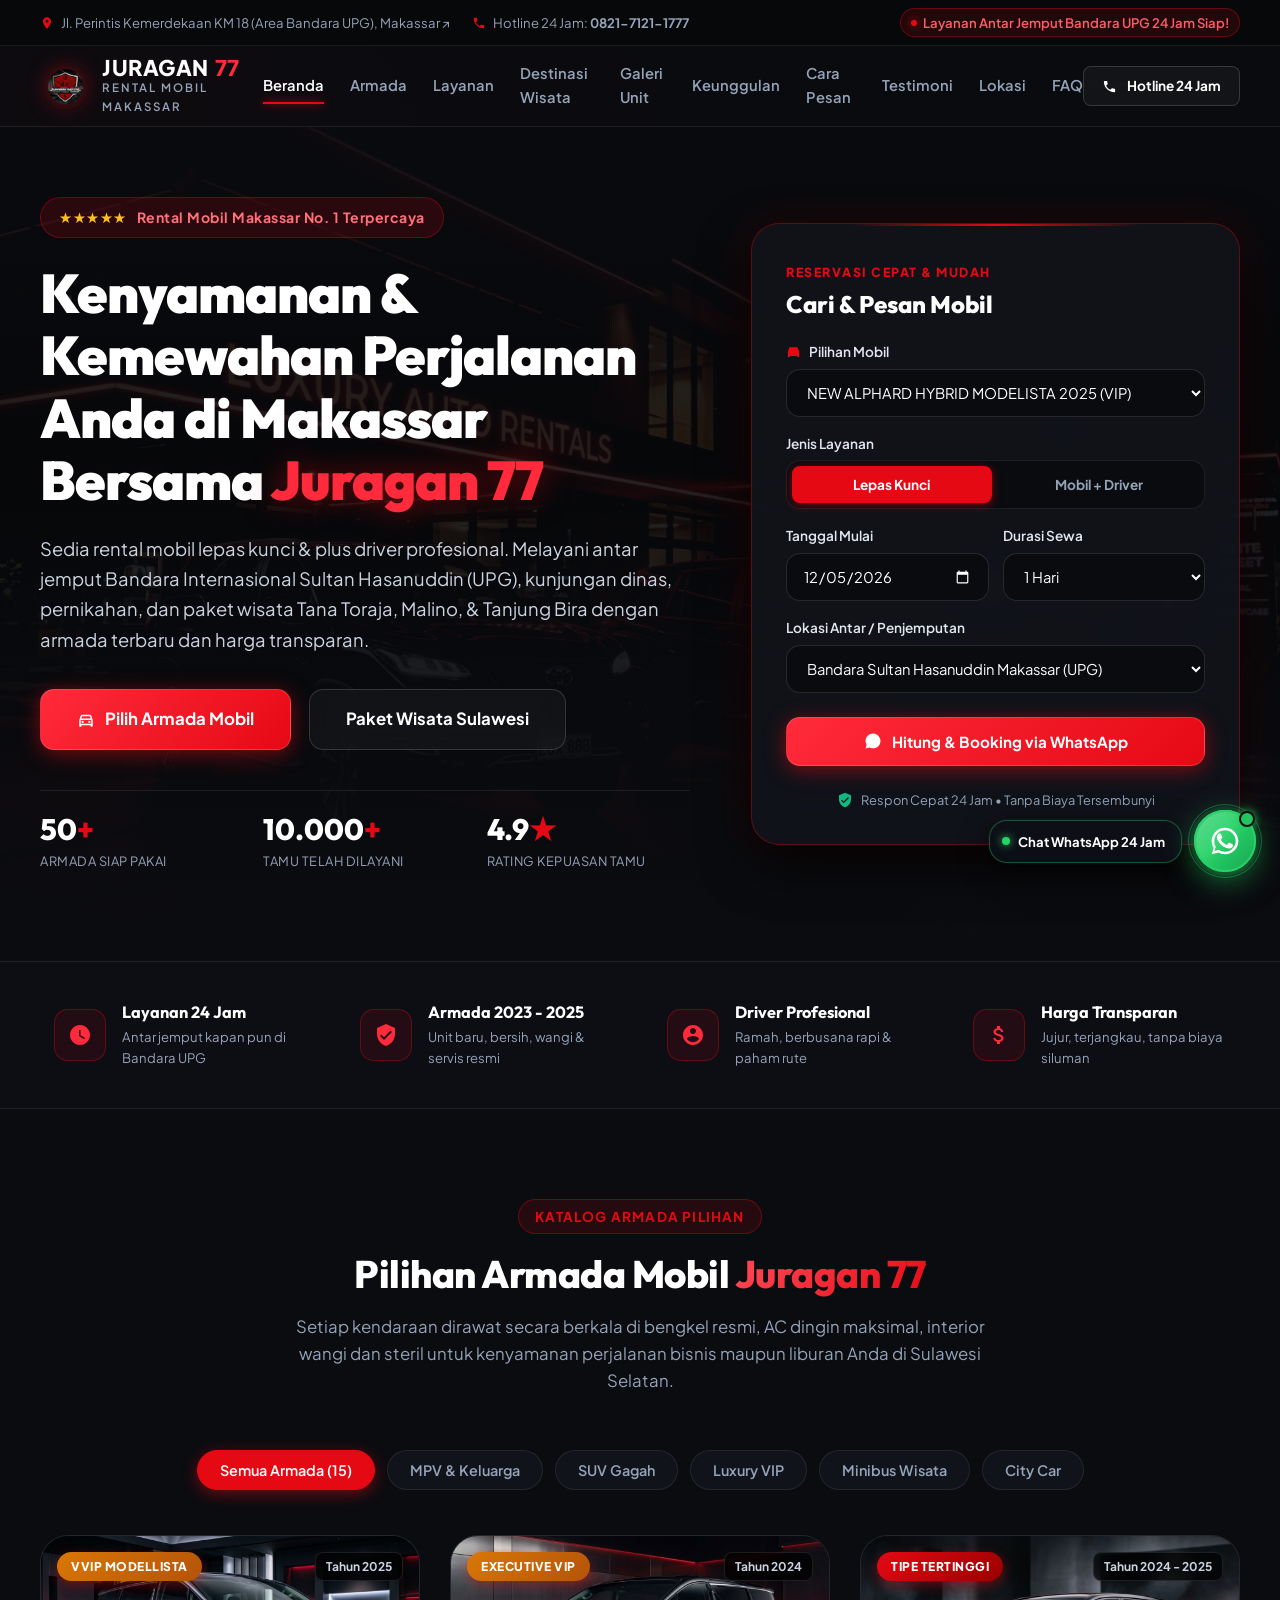
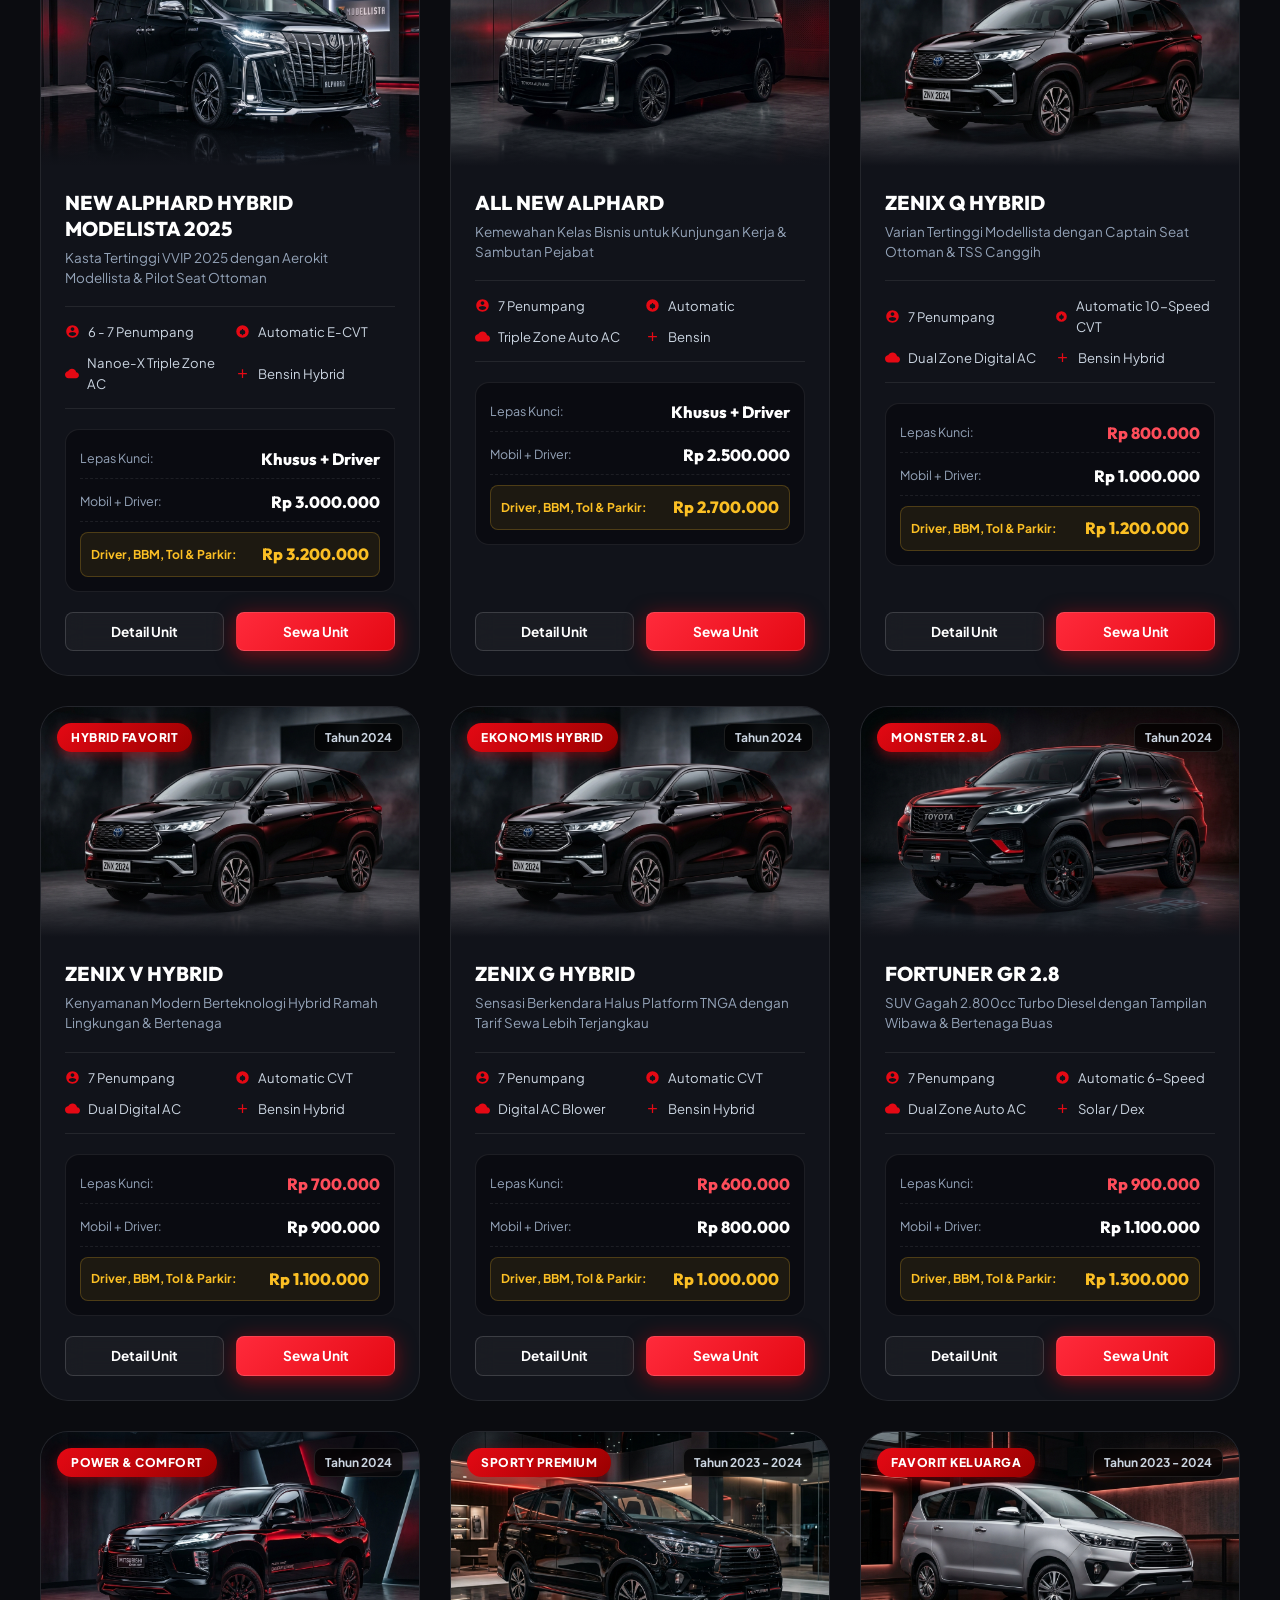
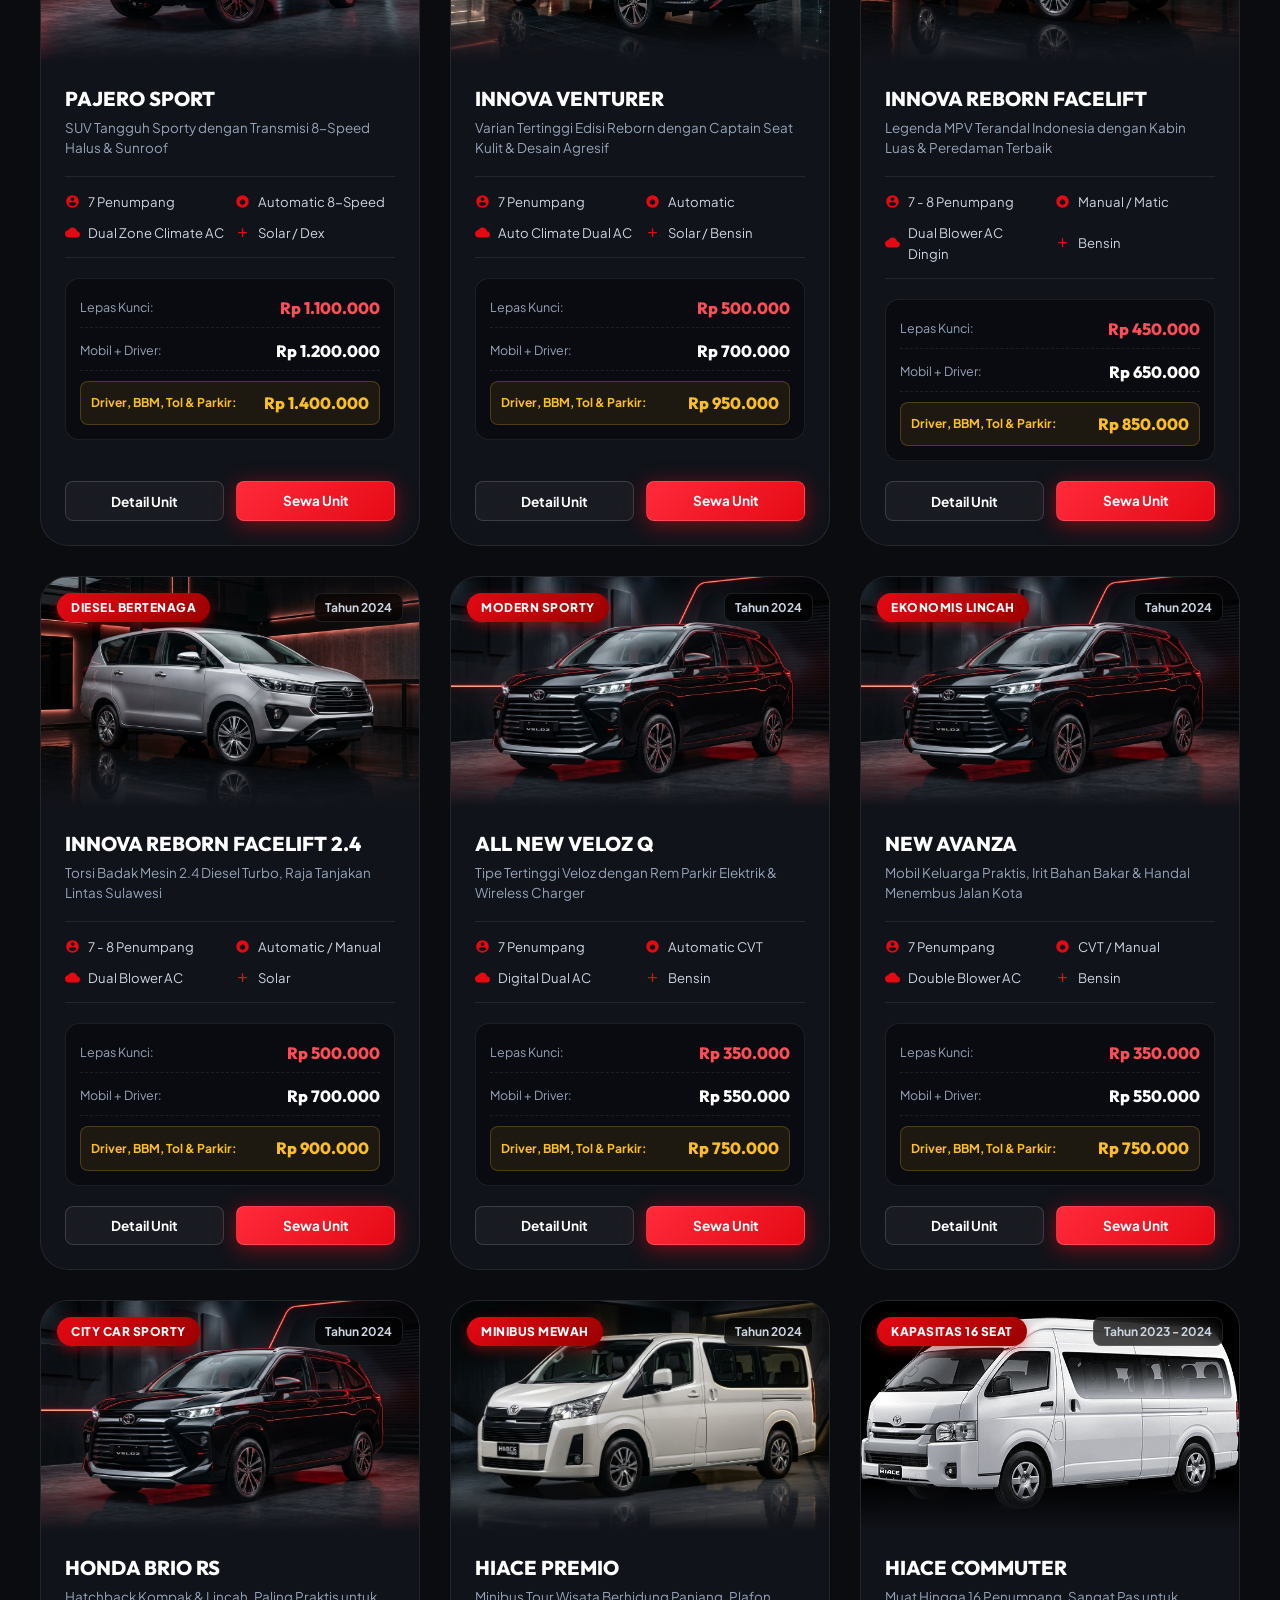
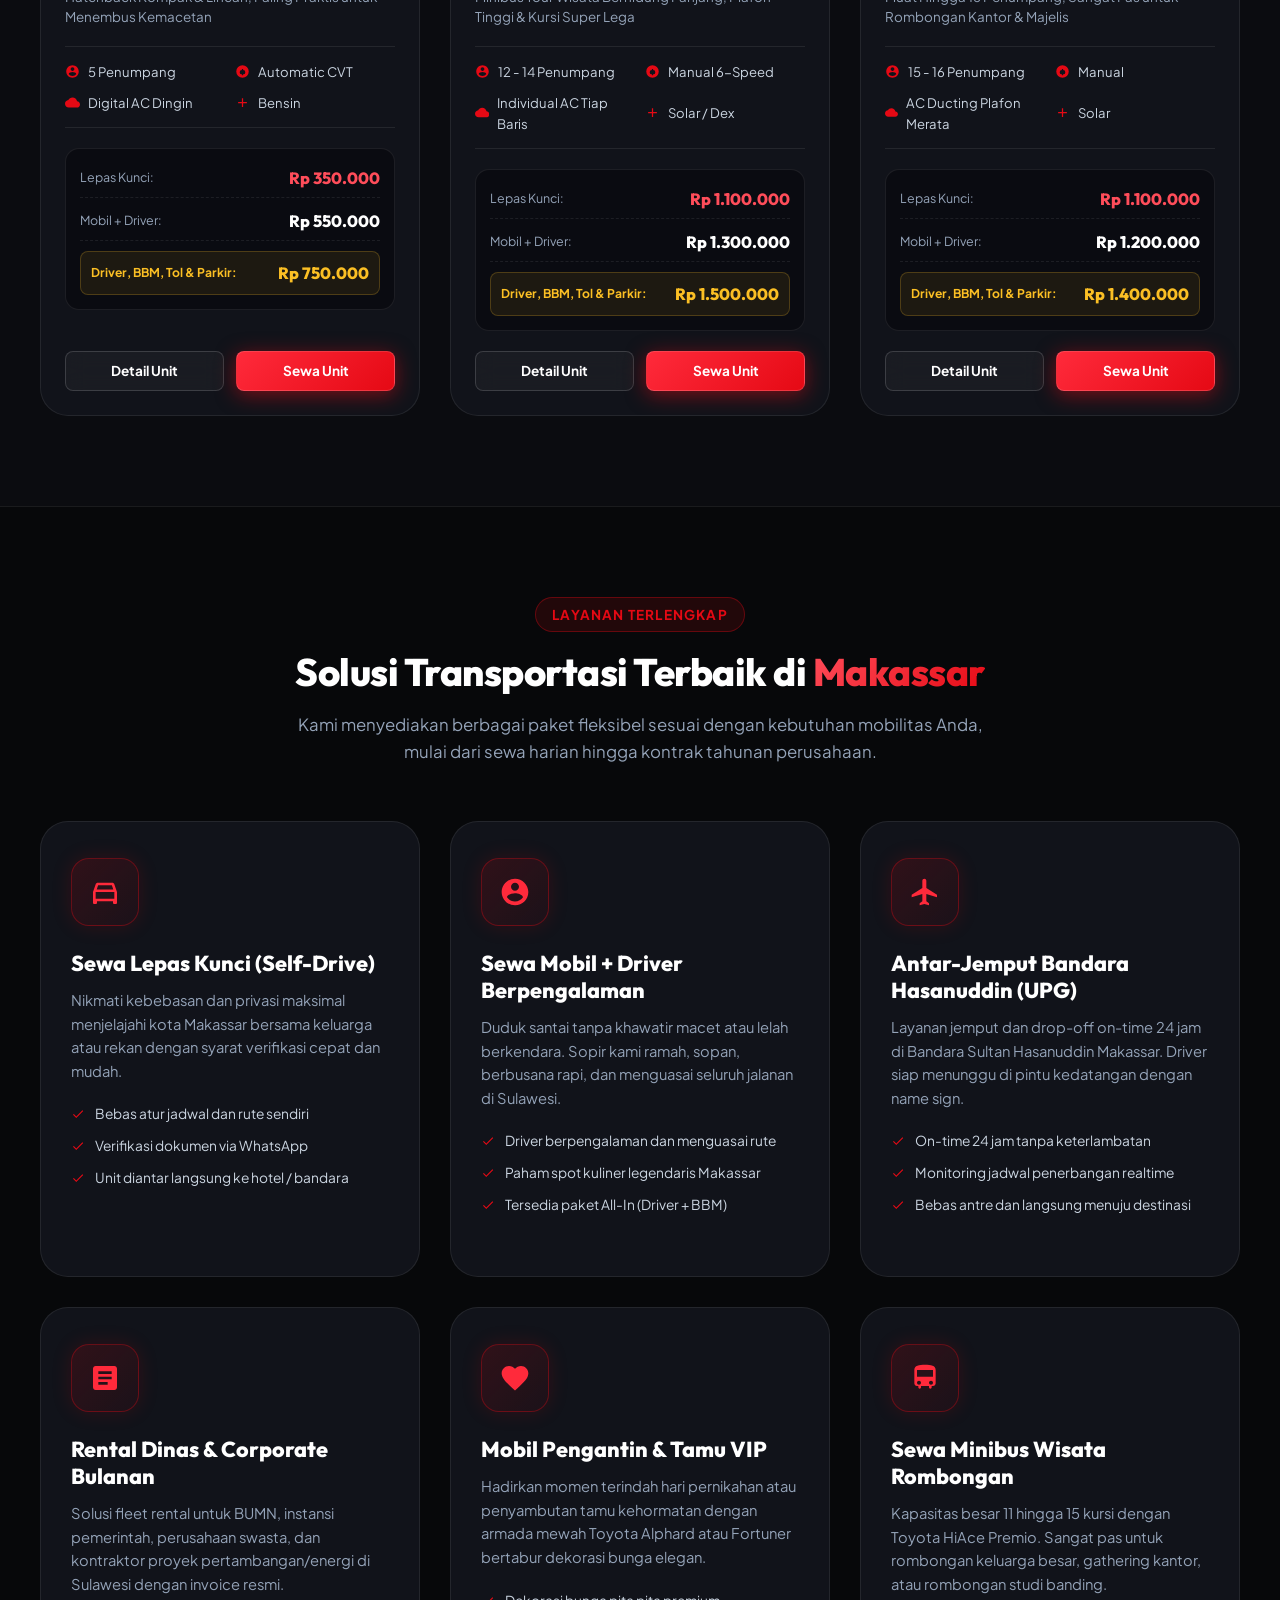
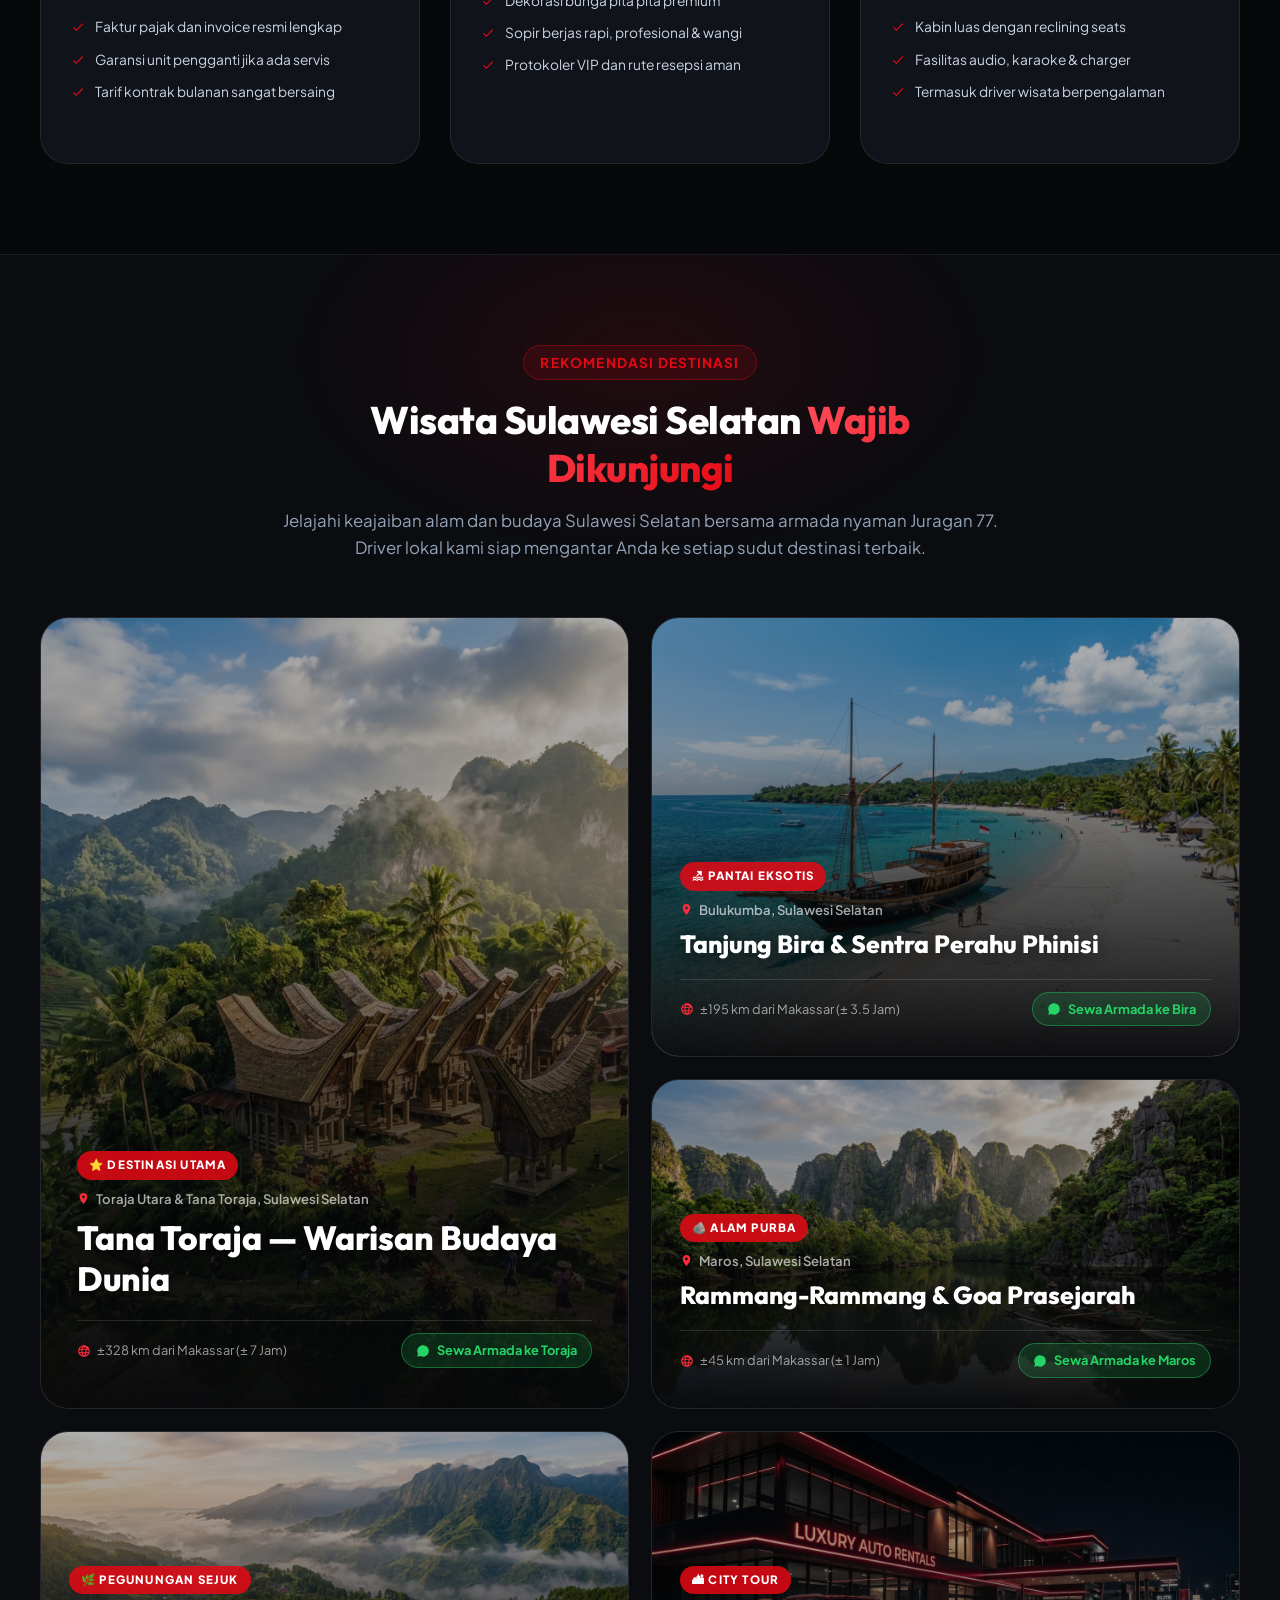
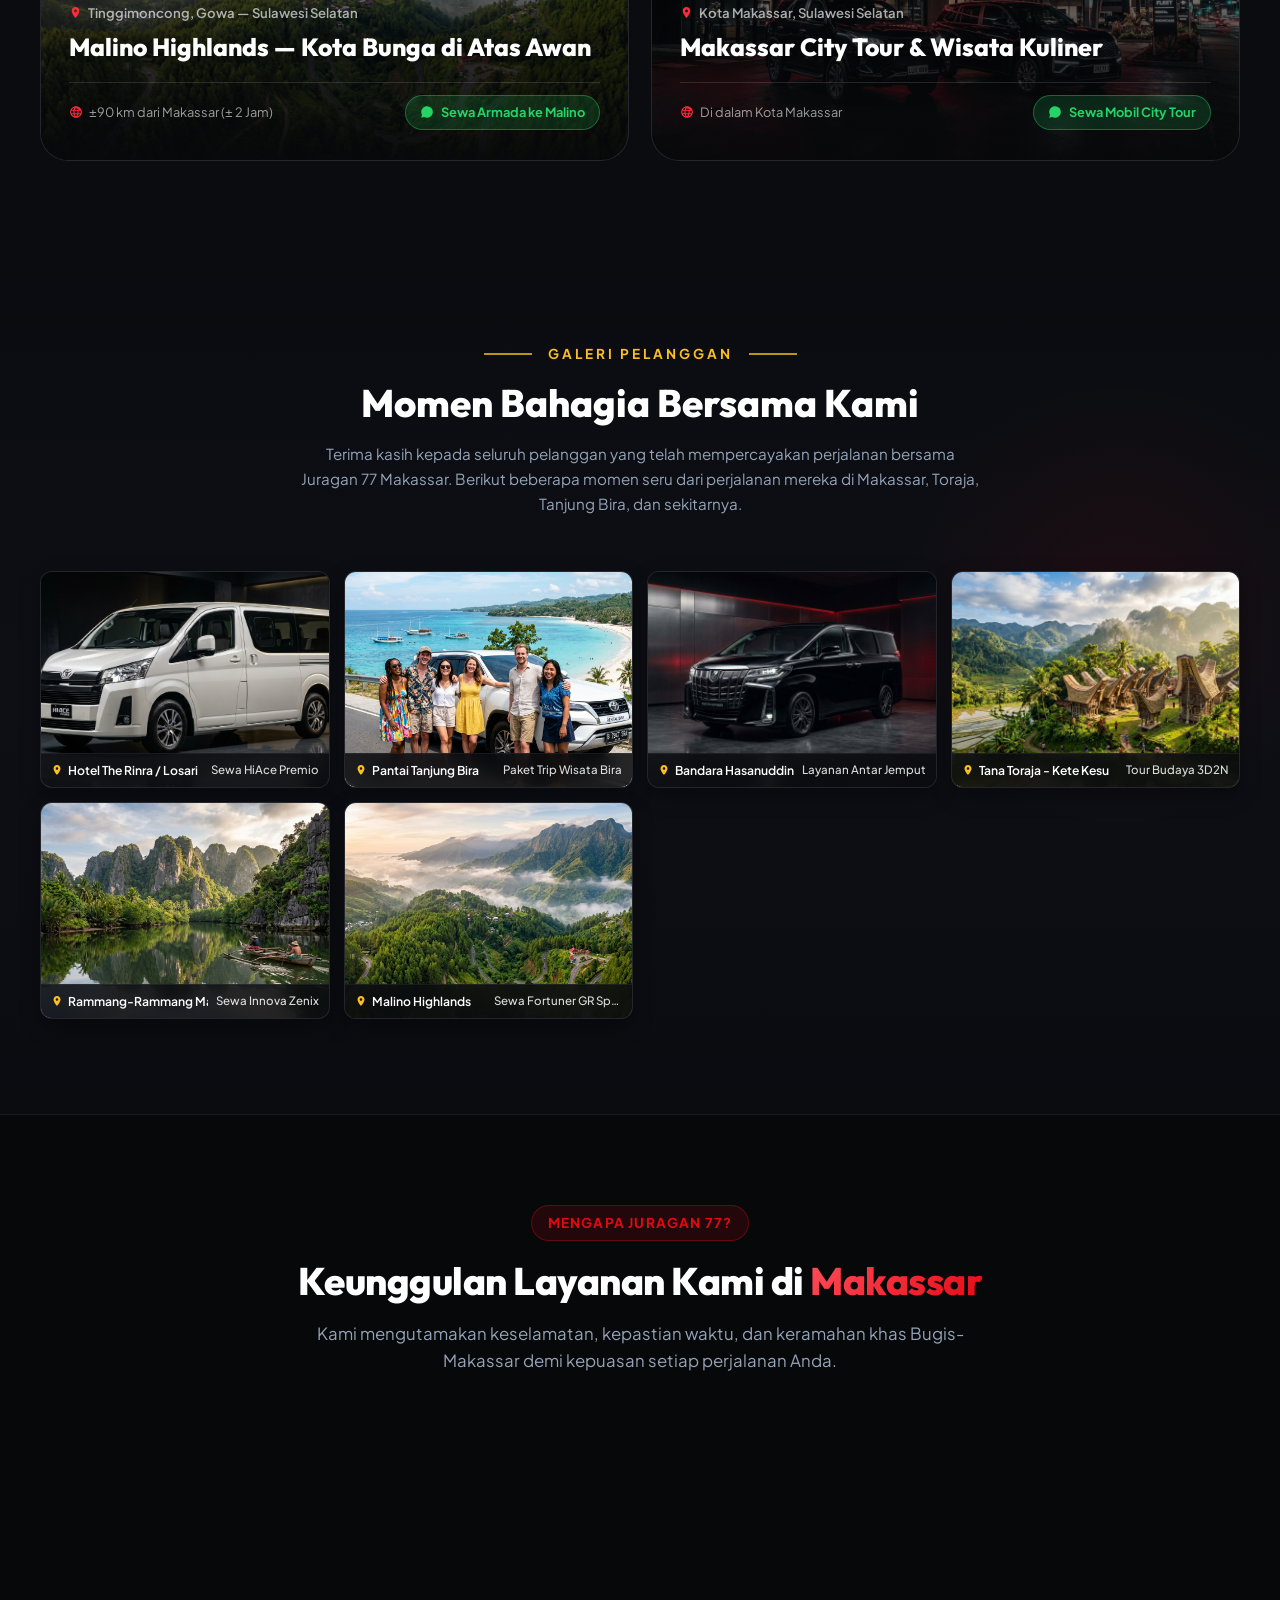
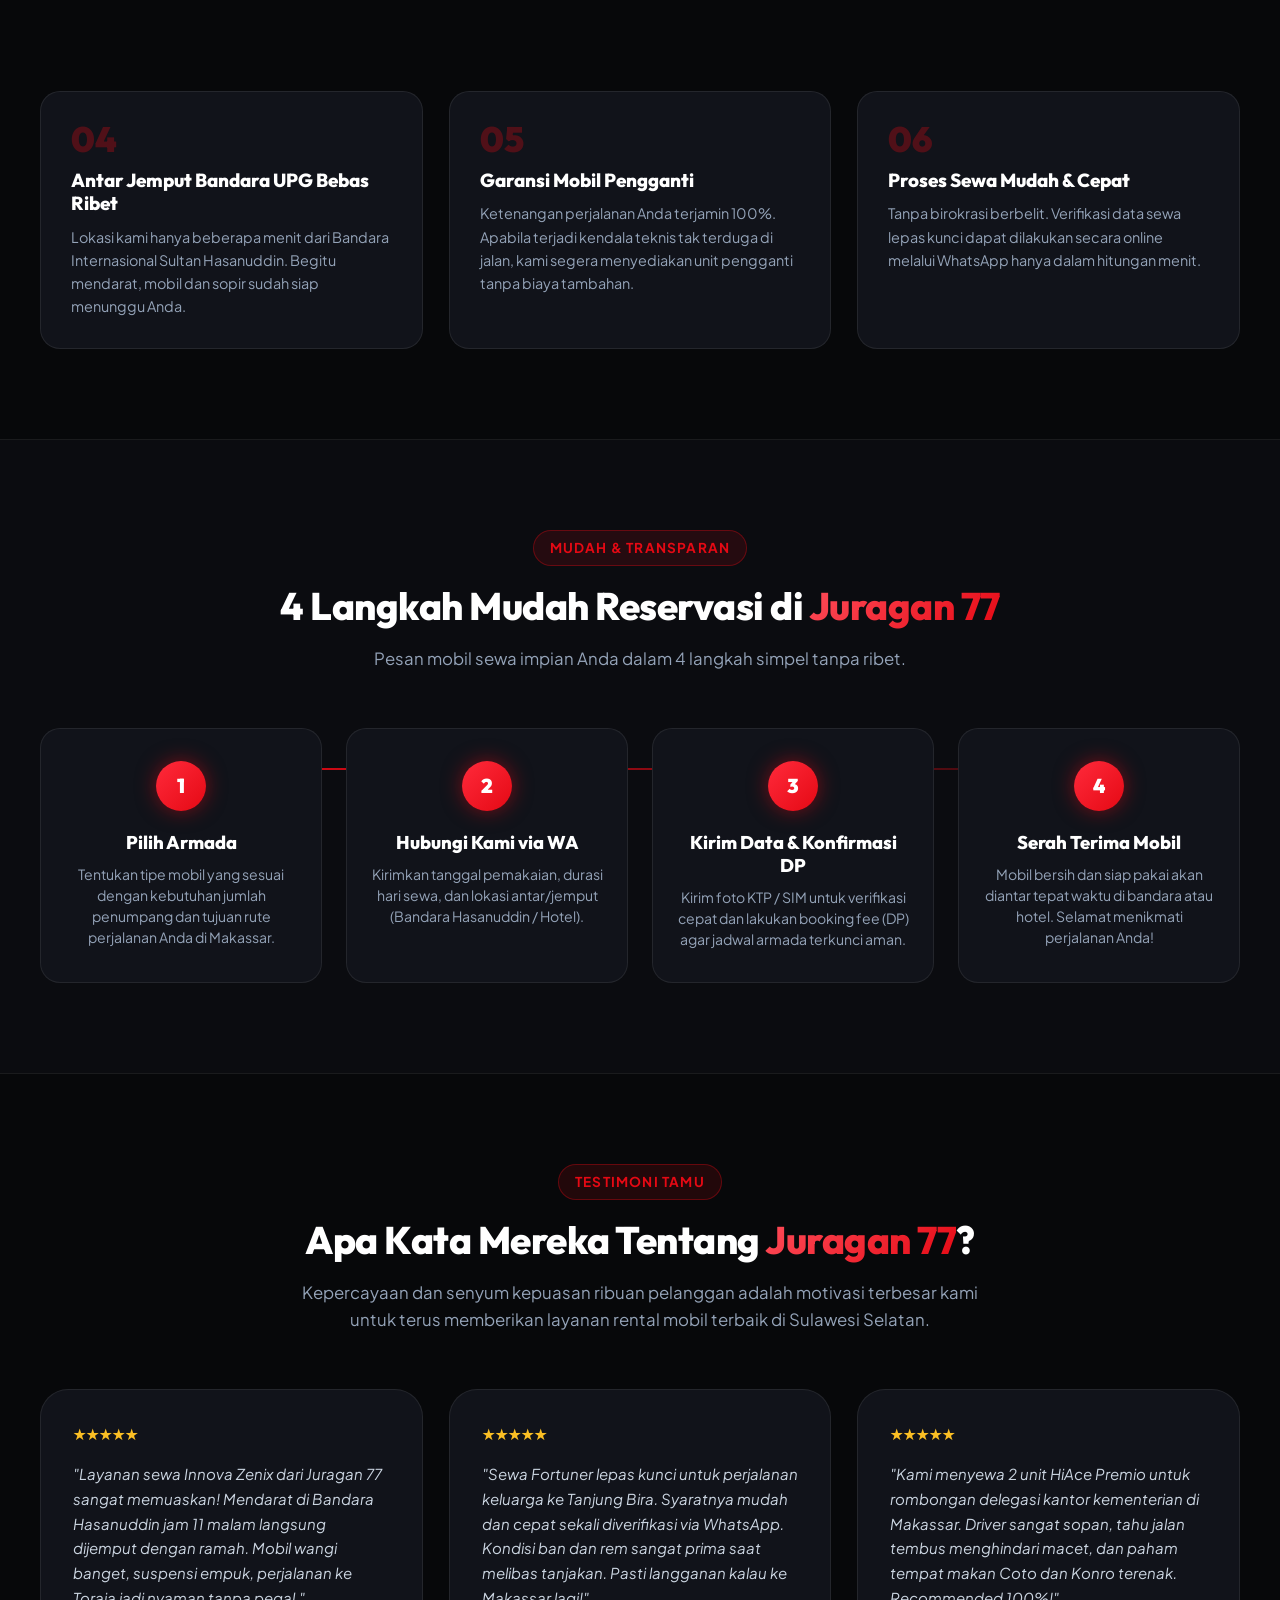
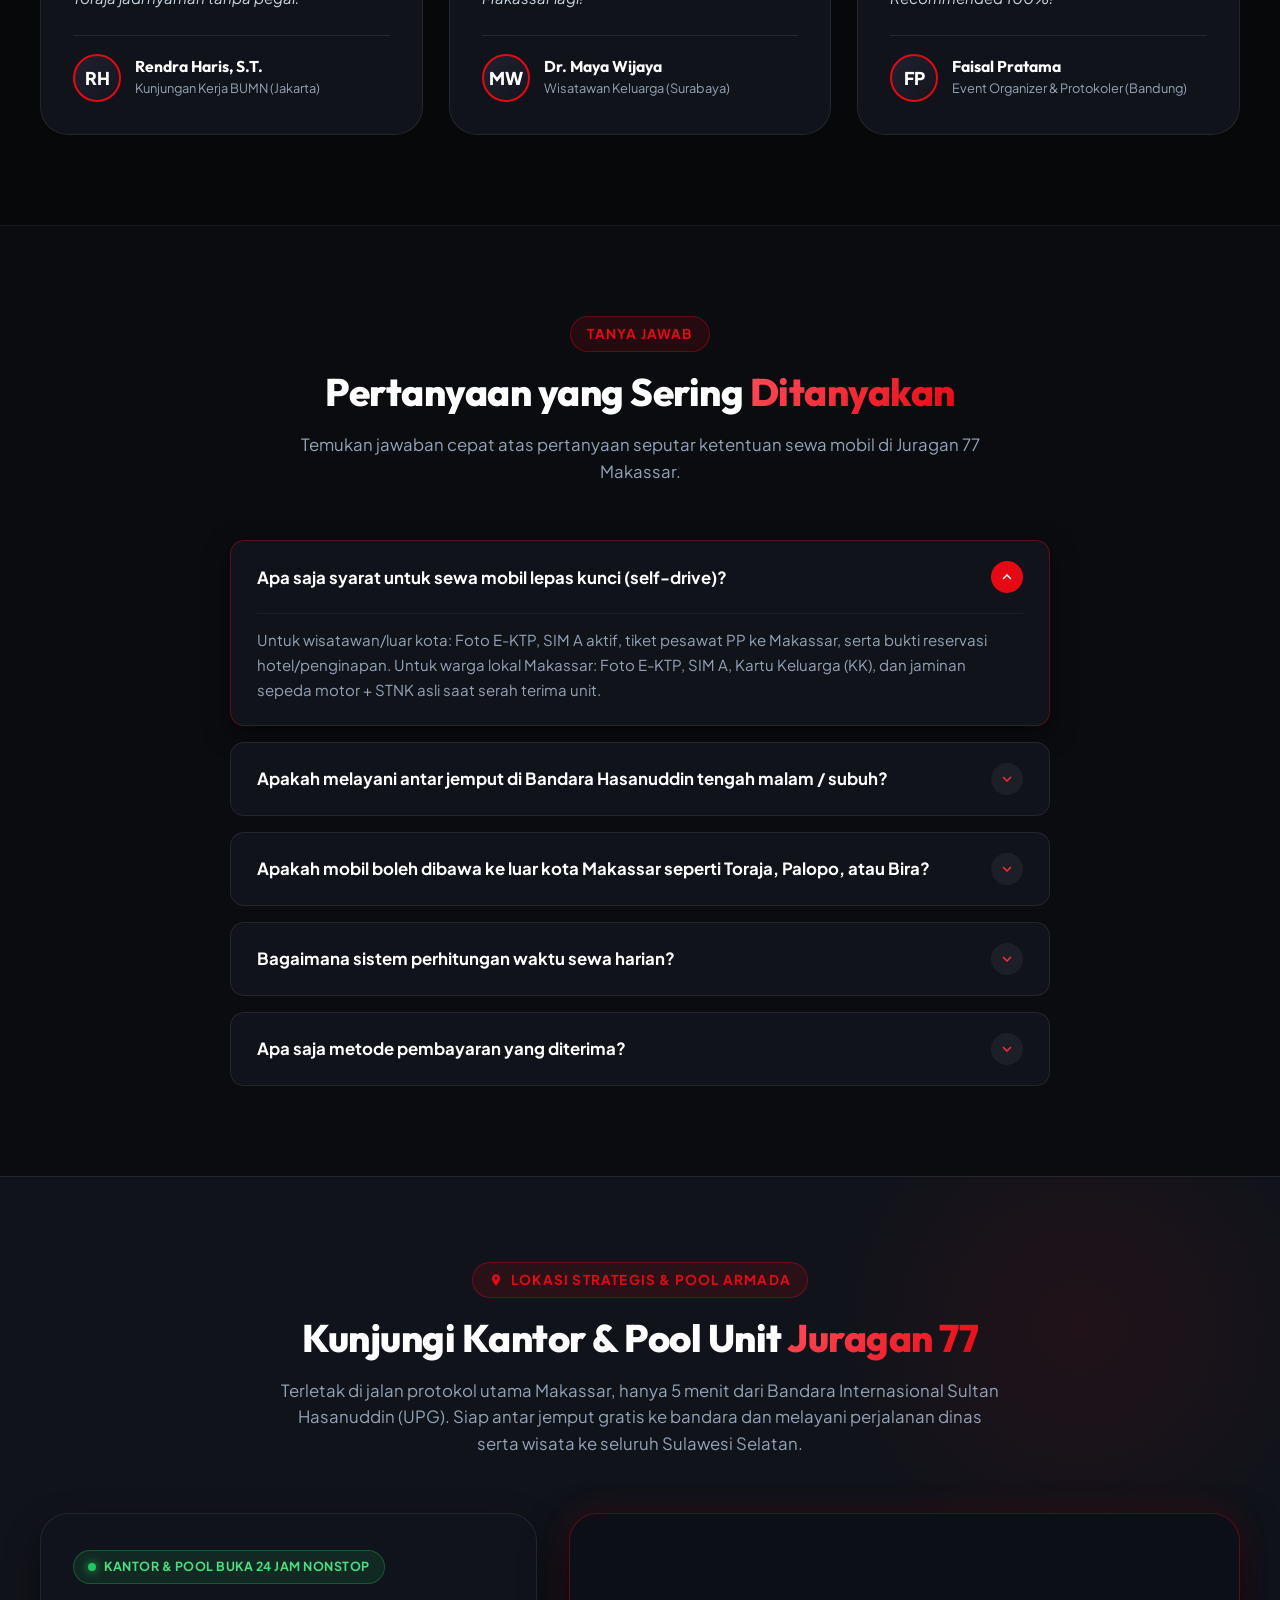
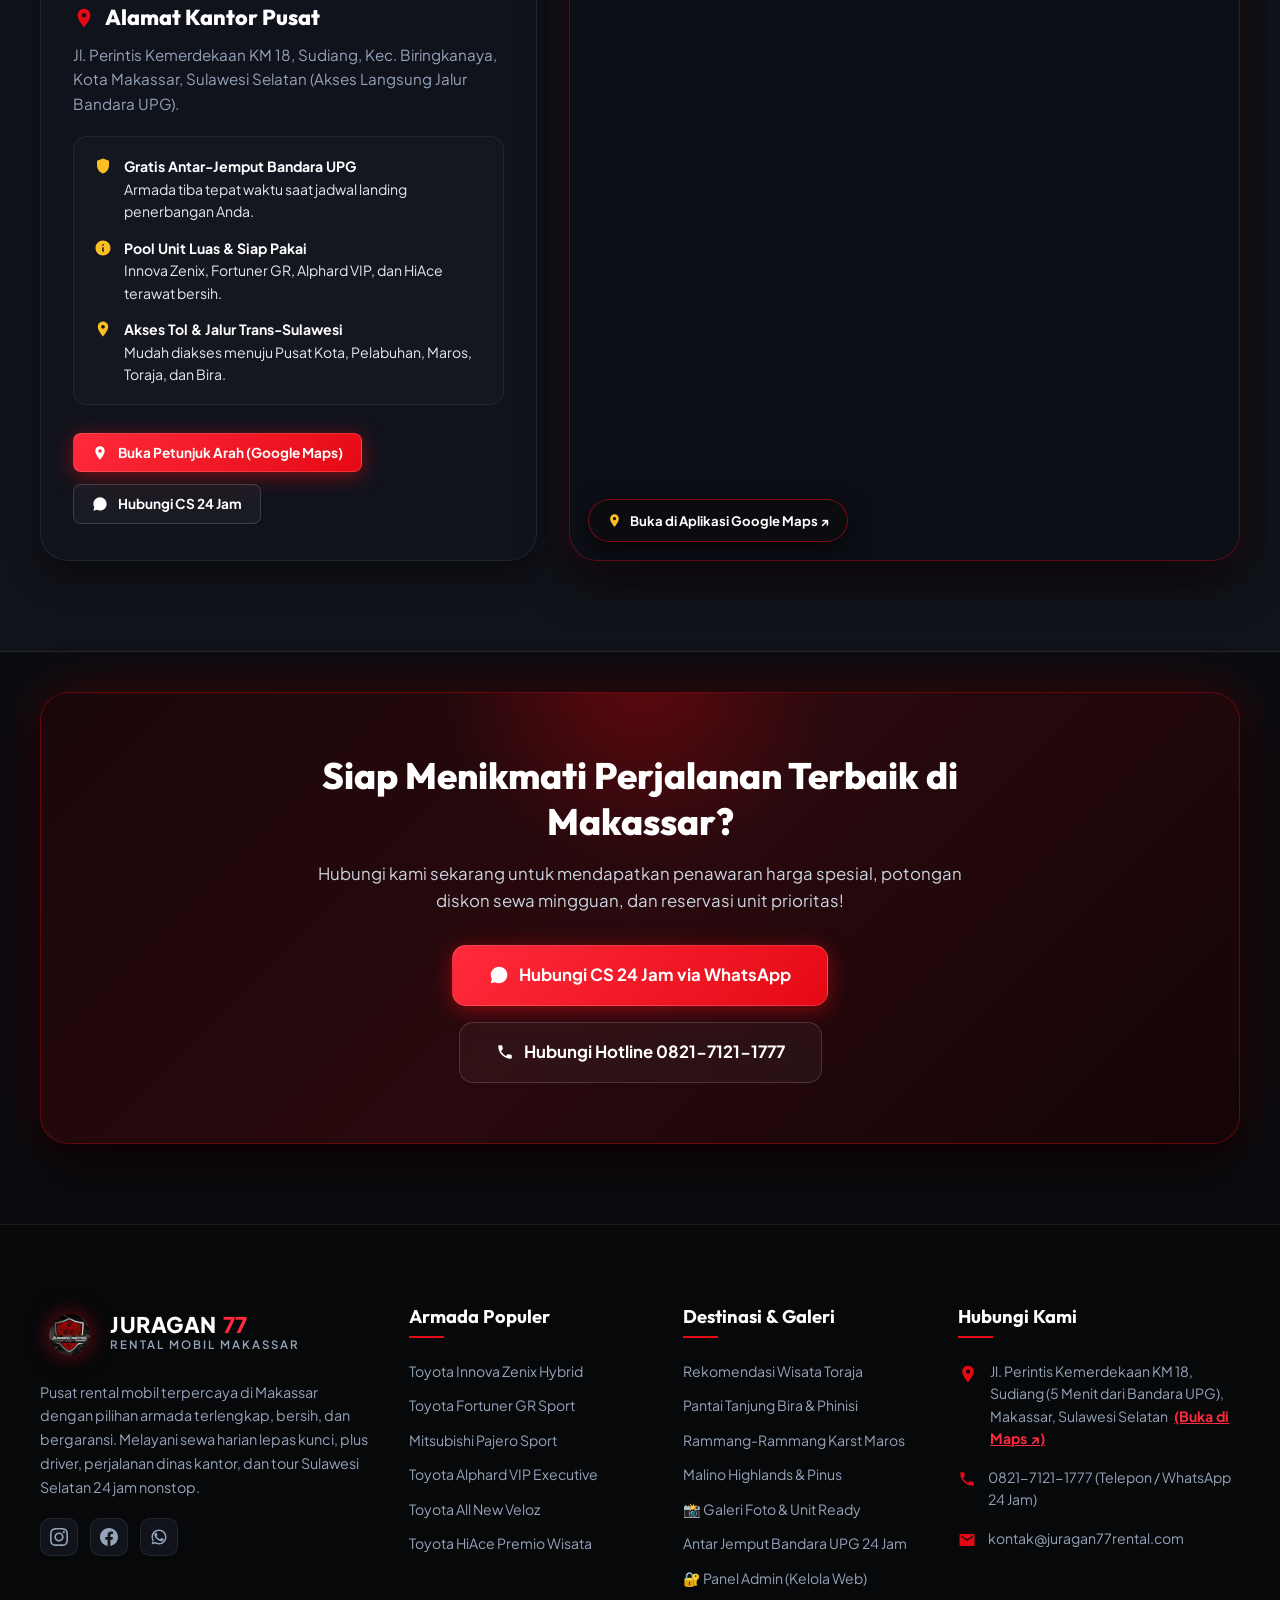
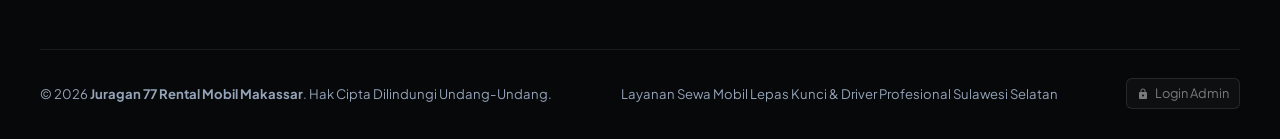
==== commit a9529f7a: "Add files via upload" ====
--- a/index.html
+++ b/index.html
@@ -96,15 +96,7 @@
             <path
               d="M6.62 10.79c1.44 2.83 3.76 5.14 6.59 6.59l2.2-2.2c.27-.27.67-.36 1.02-.24 1.12.37 2.33.57 3.57.57.55 0 1 .45 1 1V20c0 .55-.45 1-1 1-9.39 0-17-7.61-17-17 0-.55.45-1 1-1h3.5c.55 0 1 .45 1 1 0 1.25.2 2.45.57 3.57.11.35.03.74-.25 1.02l-2.2 2.2z" />
           </svg>
-          Telepon
-        </a>
-        <a href="https://wa.me/6282171211777?text=Halo%20Juragan%2077%2C%20saya%20ingin%20tanya%20sewa%20mobil%20di%20Makassar"
-          target="_blank" rel="noopener" class="btn btn-primary btn-sm">
-          <svg width="16" height="16" viewBox="0 0 24 24" fill="currentColor">
-            <path
-              d="M12.04 2c-5.46 0-9.91 4.45-9.91 9.91 0 1.75.46 3.45 1.32 4.95L2.05 22l5.25-1.38c1.45.79 3.08 1.21 4.74 1.21 5.46 0 9.91-4.45 9.91-9.91 0-2.65-1.03-5.14-2.9-7.01A9.816 9.816 0 0012.04 2z" />
-          </svg>
-          Chat WhatsApp
+          Hotline 24 Jam
         </a>
         <button class="menu-toggle" id="mobile-menu-toggle" aria-label="Buka Menu Navigasi">
           <svg width="24" height="24" viewBox="0 0 24 24" fill="currentColor">
@@ -1274,8 +1266,8 @@
             <a href="https://wa.me/6282171211777" target="_blank" rel="noopener" class="social-icon"
               aria-label="WhatsApp">
               <svg width="18" height="18" viewBox="0 0 24 24" fill="currentColor">
-                <path
-                  d="M12.04 2c-5.46 0-9.91 4.45-9.91 9.91 0 1.75.46 3.45 1.32 4.95L2.05 22l5.25-1.38c1.45.79 3.08 1.21 4.74 1.21 5.46 0 9.91-4.45 9.91-9.91 0-2.65-1.03-5.14-2.9-7.01A9.816 9.816 0 0012.04 2z" />
+                <path d="M17.472 14.382c-.301-.15-1.78-.878-2.056-.978-.275-.1-.476-.15-.676.15-.2.301-.776.978-.952 1.179-.175.2-.351.226-.652.075-.301-.15-1.27-.468-2.42-1.493-.895-.798-1.5-1.784-1.675-2.085-.175-.3-.019-.462.132-.612.136-.135.301-.351.452-.527.15-.175.2-.301.301-.501.1-.2.05-.376-.025-.526-.075-.15-.676-1.63-.927-2.232-.244-.586-.492-.507-.676-.516-.175-.01-.376-.01-.577-.01-.2 0-.526.075-.802.376-.275.301-1.053 1.028-1.053 2.508 0 1.48 1.078 2.909 1.228 3.109.15.2 2.122 3.24 5.141 4.544.718.31 1.279.496 1.716.635.721.23 1.377.197 1.896.12.578-.087 1.78-.727 2.03-1.43.251-.702.251-1.304.176-1.43-.075-.126-.276-.201-.577-.352z"/>
+                <path d="M12 2C6.477 2 2 6.477 2 12c0 1.891.524 3.66 1.434 5.176L2 22l4.98-1.305A9.957 9.957 0 0012 22c5.523 0 10-4.477 10-10S17.523 2 12 2zm0 18.05c-1.579 0-3.056-.445-4.316-1.218l-.31-.189-3.208.841.856-3.127-.207-.33A7.994 7.994 0 014 12c0-4.411 3.589-8.05 8-8.05s8 3.639 8 8.05-3.589 8.05-8 8.05z"/>
               </svg>
             </a>
           </div>
@@ -1375,18 +1367,18 @@
   <!-- ==========================================================================
        FLOATING ACTIONS (WHATSAPP & BACK TO TOP)
        ========================================================================== -->
-  <div class="floating-whatsapp">
-    <div class="wa-bubble">
+  <div class="floating-whatsapp" id="floating-whatsapp">
+    <div class="wa-bubble" id="wa-bubble">
       <span class="wa-bubble-dot"></span>
-      <span>Konsultasi Sewa Mobil 24 Jam</span>
+      <span class="wa-bubble-text">Chat WhatsApp 24 Jam</span>
     </div>
     <a href="https://wa.me/6282171211777?text=Halo%20Juragan%2077%2C%20saya%20ingin%20tanya%20sewa%20mobil%20di%20Makassar"
       target="_blank" rel="noopener" class="wa-button" aria-label="Hubungi WhatsApp Juragan 77">
       <div class="wa-pulse"></div>
-      <div class="wa-button-badge"></div>
-      <svg width="28" height="28" viewBox="0 0 24 24" fill="currentColor">
-        <path
-          d="M12.04 2c-5.46 0-9.91 4.45-9.91 9.91 0 1.75.46 3.45 1.32 4.95L2.05 22l5.25-1.38c1.45.79 3.08 1.21 4.74 1.21 5.46 0 9.91-4.45 9.91-9.91 0-2.65-1.03-5.14-2.9-7.01A9.816 9.816 0 0012.04 2z" />
+      <div class="wa-button-badge" title="Online 24 Jam"></div>
+      <svg width="32" height="32" viewBox="0 0 24 24" fill="#ffffff" aria-hidden="true">
+        <path d="M17.472 14.382c-.301-.15-1.78-.878-2.056-.978-.275-.1-.476-.15-.676.15-.2.301-.776.978-.952 1.179-.175.2-.351.226-.652.075-.301-.15-1.27-.468-2.42-1.493-.895-.798-1.5-1.784-1.675-2.085-.175-.3-.019-.462.132-.612.136-.135.301-.351.452-.527.15-.175.2-.301.301-.501.1-.2.05-.376-.025-.526-.075-.15-.676-1.63-.927-2.232-.244-.586-.492-.507-.676-.516-.175-.01-.376-.01-.577-.01-.2 0-.526.075-.802.376-.275.301-1.053 1.028-1.053 2.508 0 1.48 1.078 2.909 1.228 3.109.15.2 2.122 3.24 5.141 4.544.718.31 1.279.496 1.716.635.721.23 1.377.197 1.896.12.578-.087 1.78-.727 2.03-1.43.251-.702.251-1.304.176-1.43-.075-.126-.276-.201-.577-.352z"/>
+        <path d="M12 2C6.477 2 2 6.477 2 12c0 1.891.524 3.66 1.434 5.176L2 22l4.98-1.305A9.957 9.957 0 0012 22c5.523 0 10-4.477 10-10S17.523 2 12 2zm0 18.05c-1.579 0-3.056-.445-4.316-1.218l-.31-.189-3.208.841.856-3.127-.207-.33A7.994 7.994 0 014 12c0-4.411 3.589-8.05 8-8.05s8 3.639 8 8.05-3.589 8.05-8 8.05z"/>
       </svg>
     </a>
   </div>
--- a/css/style.css
+++ b/css/style.css
@@ -1824,30 +1824,29 @@
   right: 24px;
   z-index: 9999;
   display: flex;
-  flex-direction: column;
-  align-items: flex-end;
-  gap: 10px;
-}
-
-/* Premium tooltip bubble */
+  flex-direction: row;      /* bubble di KIRI, tombol di KANAN */
+  align-items: center;
+  gap: 12px;
+}
+
+/* Premium tooltip bubble — muncul di sebelah KIRI tombol */
 .wa-bubble {
   display: flex;
   align-items: center;
-  gap: 10px;
-  background: rgba(14, 16, 24, 0.90);
+  gap: 8px;
+  background: rgba(14, 16, 24, 0.92);
   backdrop-filter: blur(16px);
   -webkit-backdrop-filter: blur(16px);
   color: #ffffff;
   border: 1px solid rgba(37, 211, 102, 0.35);
-  padding: 10px 16px 10px 14px;
+  padding: 10px 16px 10px 12px;
   border-radius: 18px;
   font-size: 0.82rem;
   font-weight: 700;
   box-shadow: 0 8px 28px rgba(0,0,0,0.65), 0 0 0 1px rgba(255,255,255,0.04);
   white-space: nowrap;
-  transform-origin: right bottom;
+  transform-origin: right center;
   animation: wa-bubble-float 4s ease-in-out infinite;
-  transition: opacity 0.3s ease, transform 0.3s ease;
 }
 
 .wa-bubble-dot {
@@ -1867,7 +1866,7 @@
 
 @keyframes wa-bubble-float {
   0%, 100% { transform: translateY(0); }
-  50%       { transform: translateY(-5px); }
+  50%       { transform: translateY(-4px); }
 }
 
 /* Main WA button — premium gradient + glassmorphism */
@@ -2143,8 +2142,8 @@
     opacity: 1;
     pointer-events: auto;
   }
-  .nav-actions .btn-outline {
-    display: none;
+  .nav-actions .btn {
+    display: none !important;
   }
   .hero-title {
     font-size: 2.3rem;
@@ -2180,12 +2179,21 @@
     grid-template-columns: 1fr;
   }
   .floating-whatsapp {
-    bottom: 18px;
-    right: 16px;
-    gap: 8px;
+    bottom: 20px;
+    right: 18px;
+    gap: 10px;
+    z-index: 99999;
   }
   .floating-whatsapp .wa-bubble {
-    display: none;
+    display: flex !important;
+    padding: 8px 14px;
+    font-size: 0.78rem;
+    font-weight: 700;
+    border-radius: 20px;
+    background: rgba(11, 13, 19, 0.96);
+    border: 1px solid rgba(37, 211, 102, 0.45);
+    box-shadow: 0 4px 20px rgba(0, 0, 0, 0.75);
+    white-space: nowrap;
   }
   .wa-button {
     width: 56px;
@@ -2200,6 +2208,30 @@
   }
   .cta-title {
     font-size: 1.7rem;
+  }
+}
+
+@media (max-width: 480px) {
+  .floating-whatsapp {
+    bottom: 16px;
+    right: 14px;
+    gap: 8px;
+  }
+  .floating-whatsapp .wa-bubble {
+    padding: 6px 11px;
+    font-size: 0.72rem;
+  }
+  .wa-button {
+    width: 52px;
+    height: 52px;
+  }
+  .wa-button svg {
+    width: 27px;
+    height: 27px;
+  }
+  .wa-pulse {
+    width: 52px;
+    height: 52px;
   }
 }
 
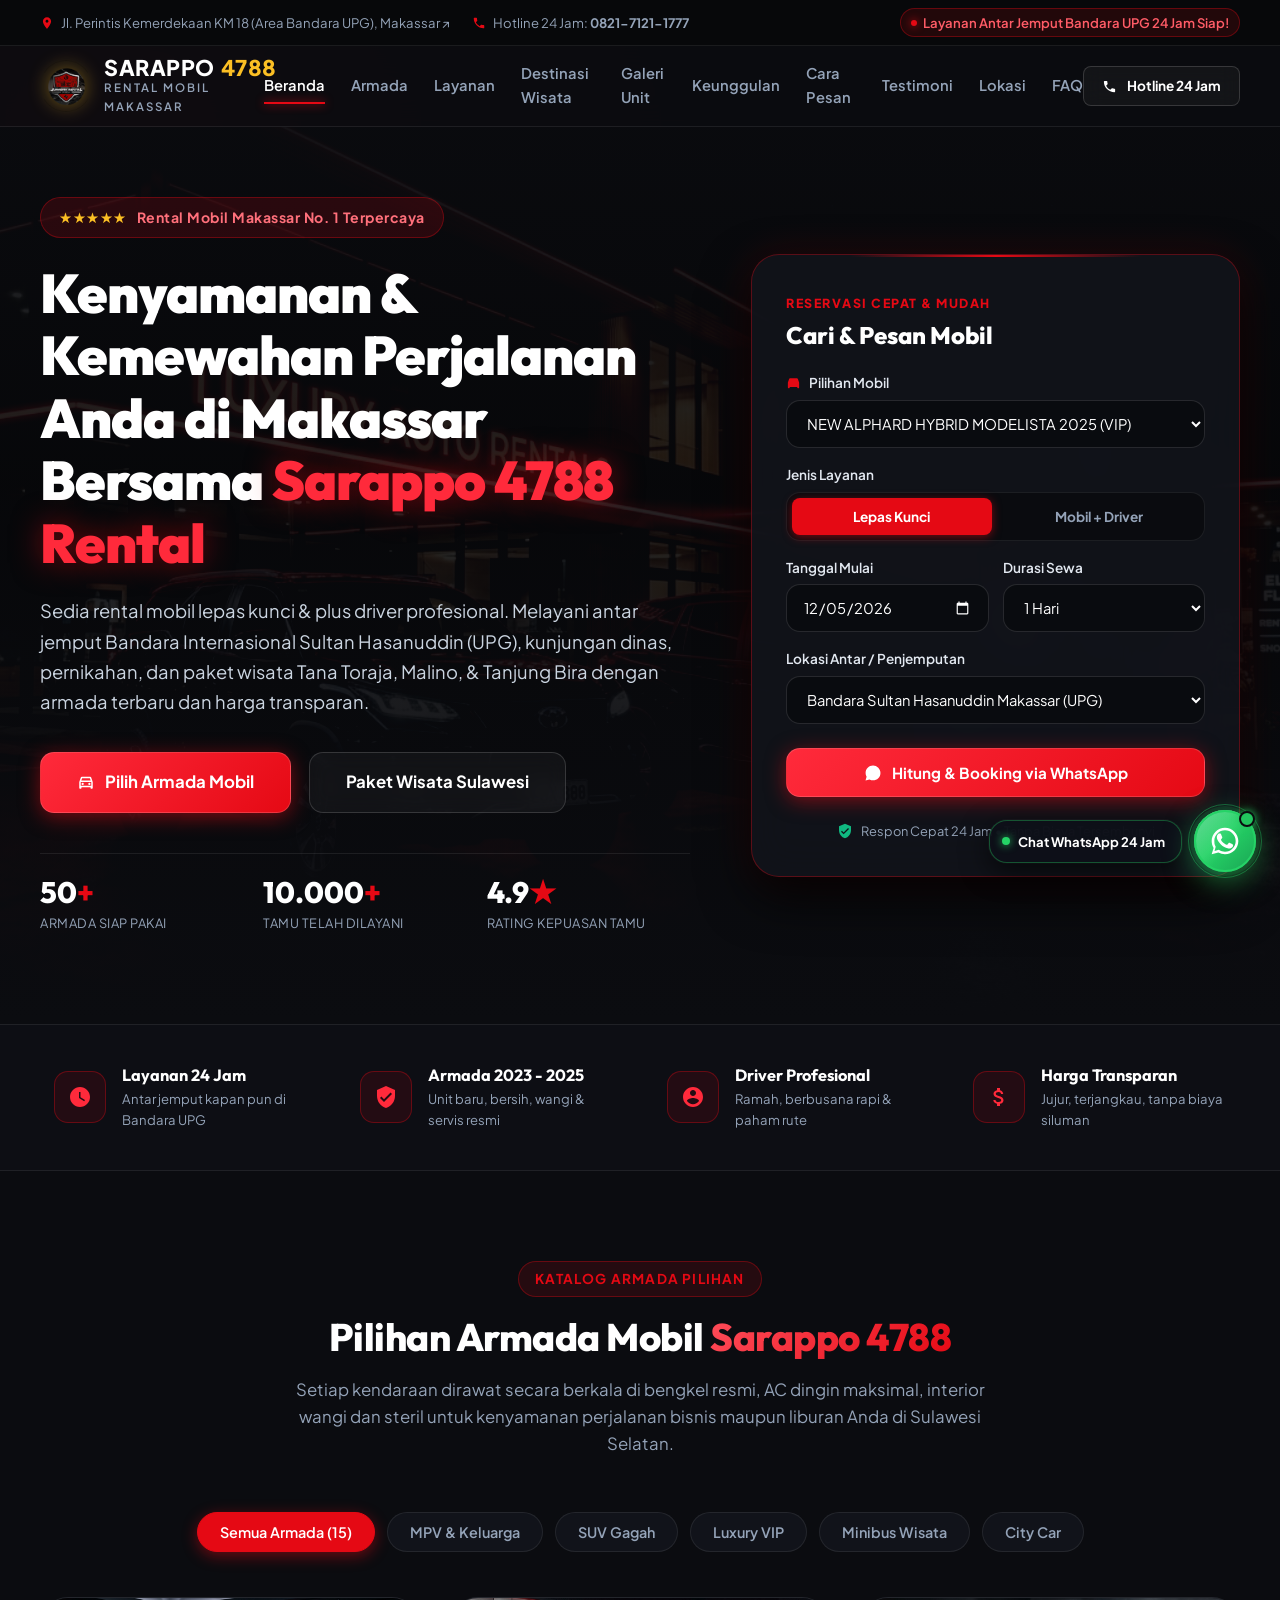
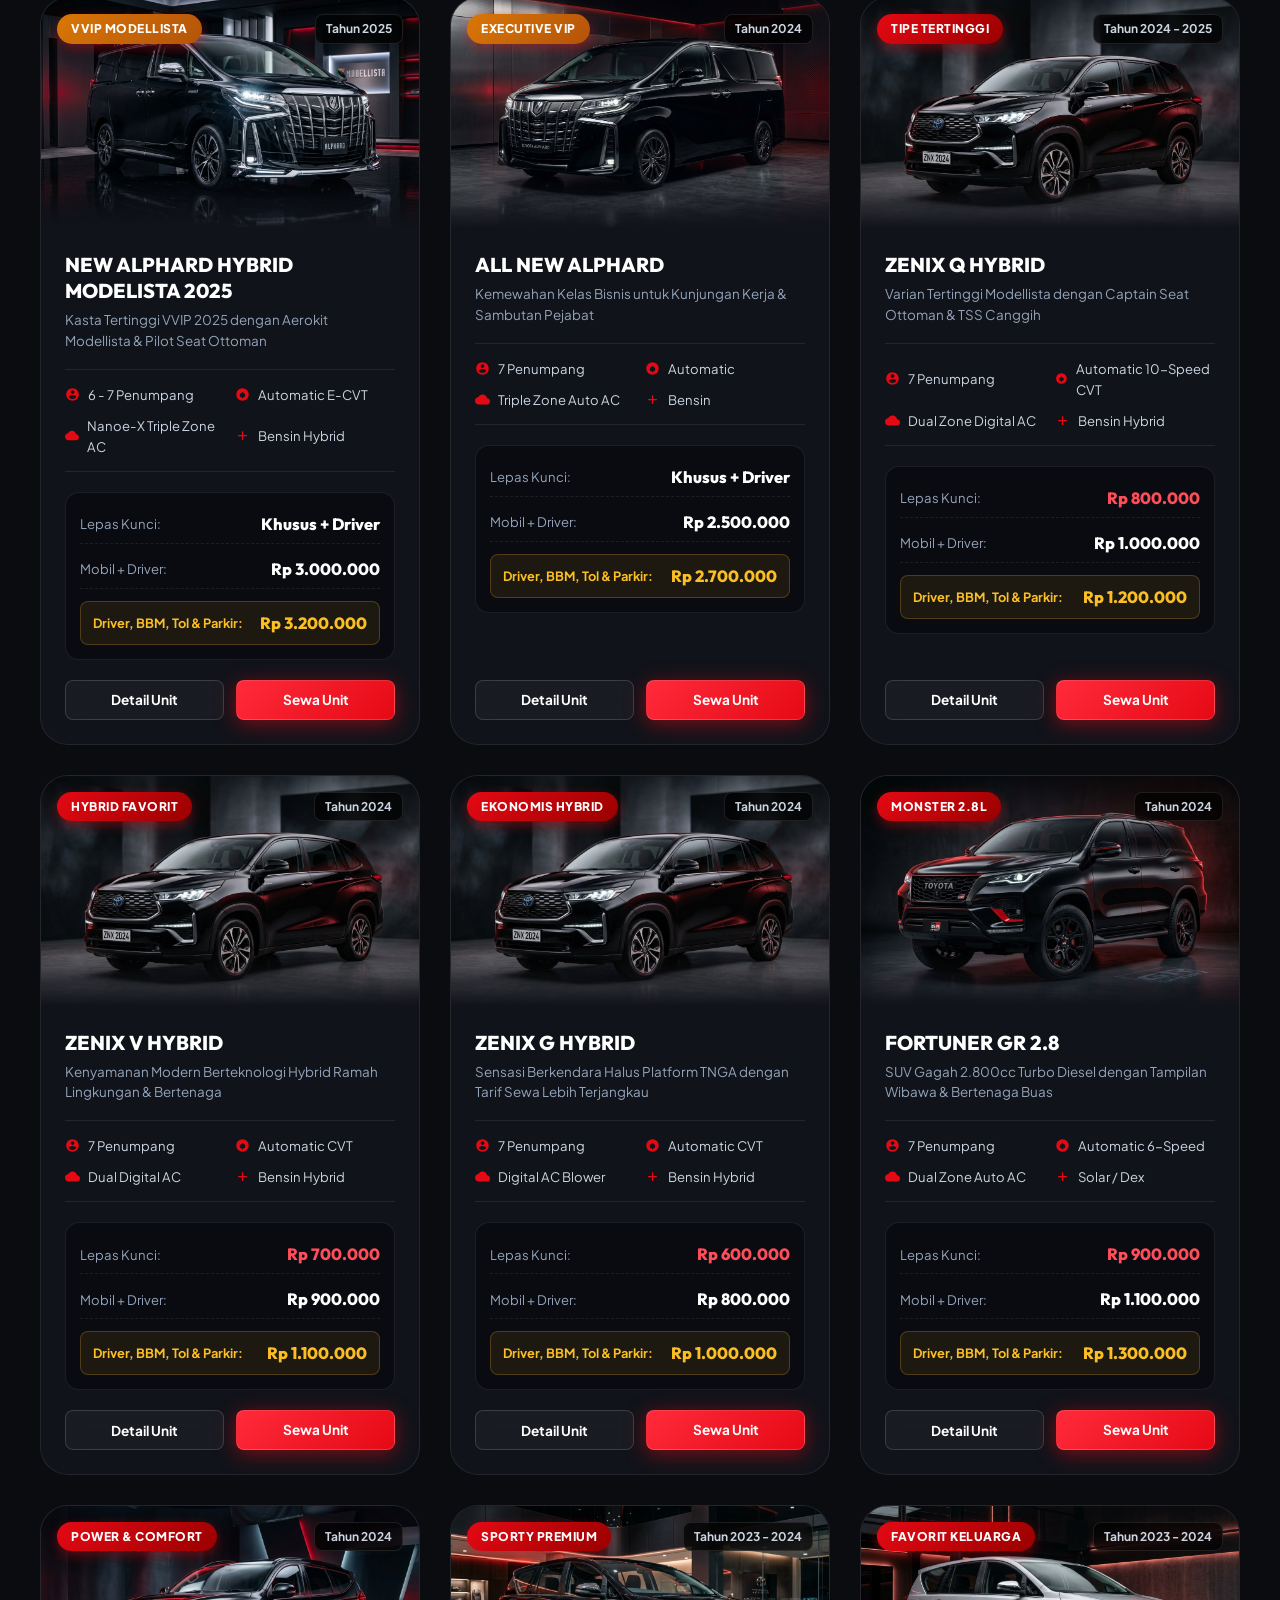
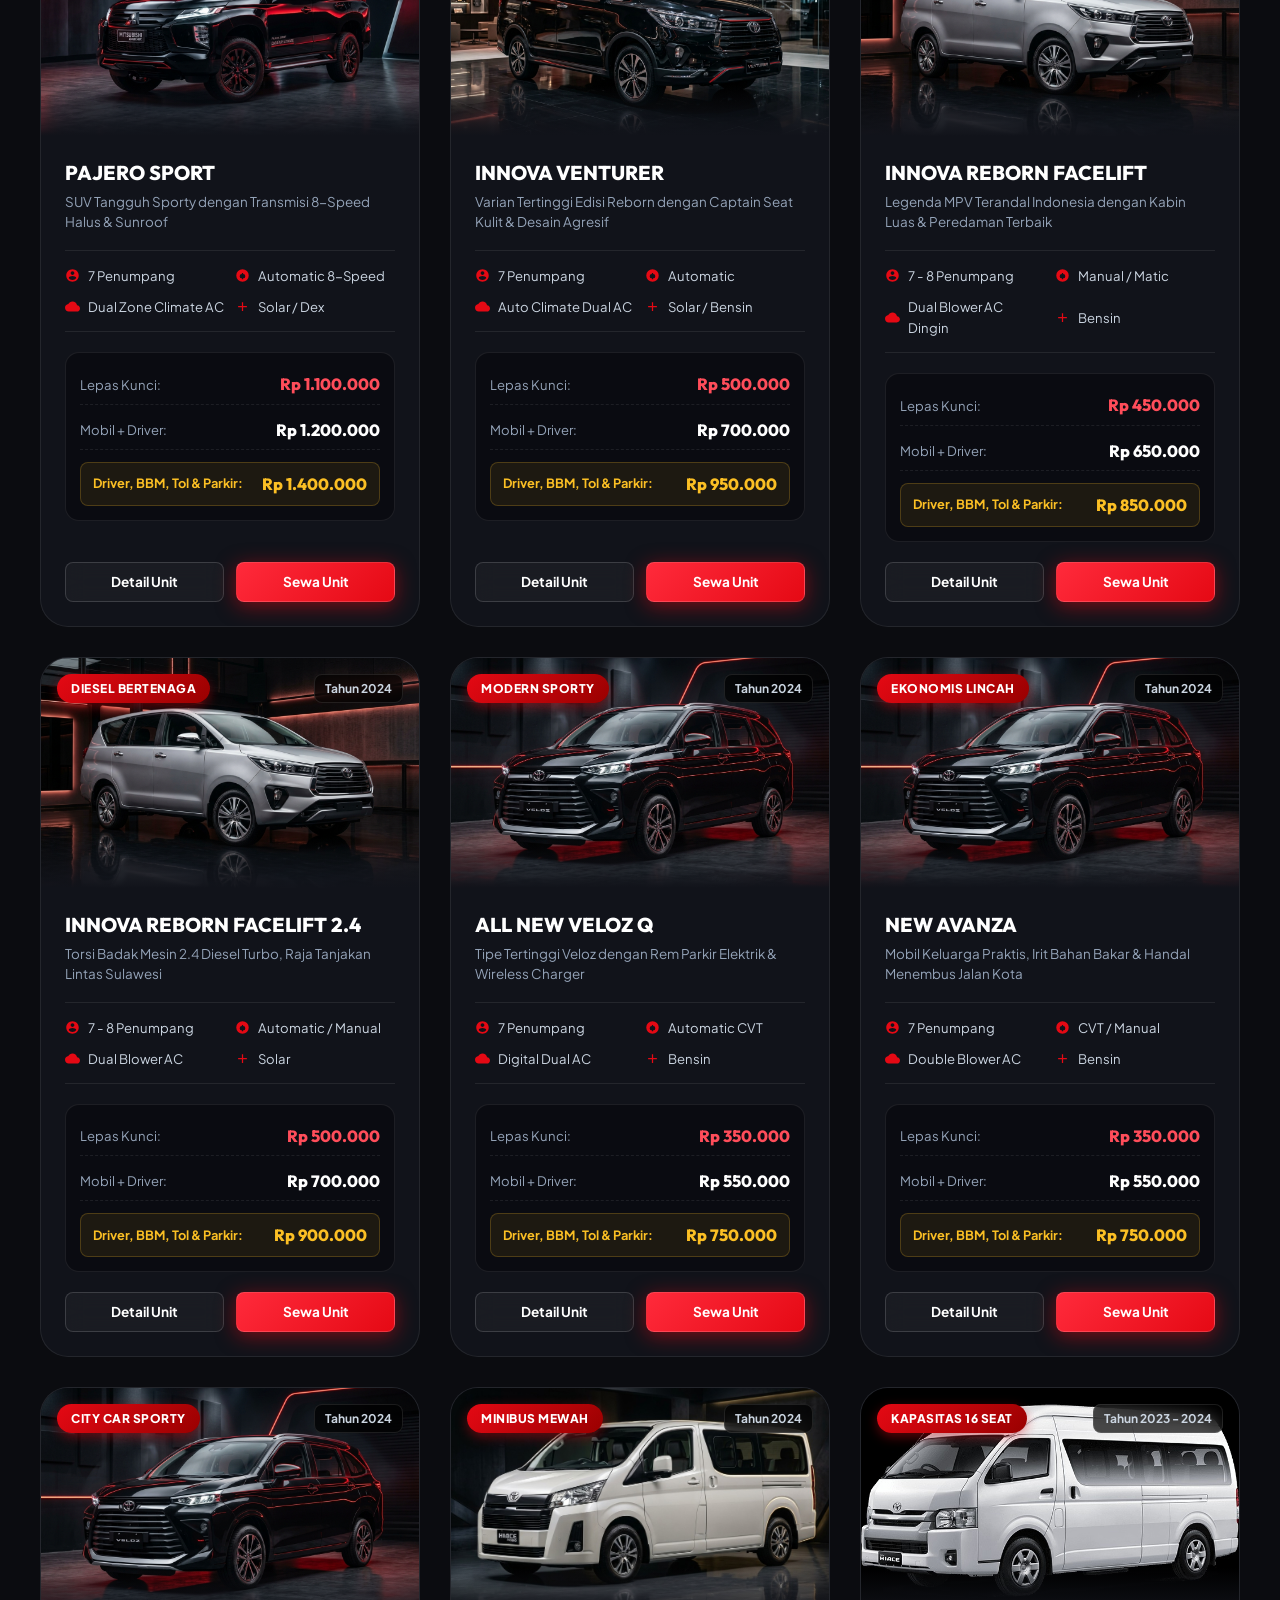
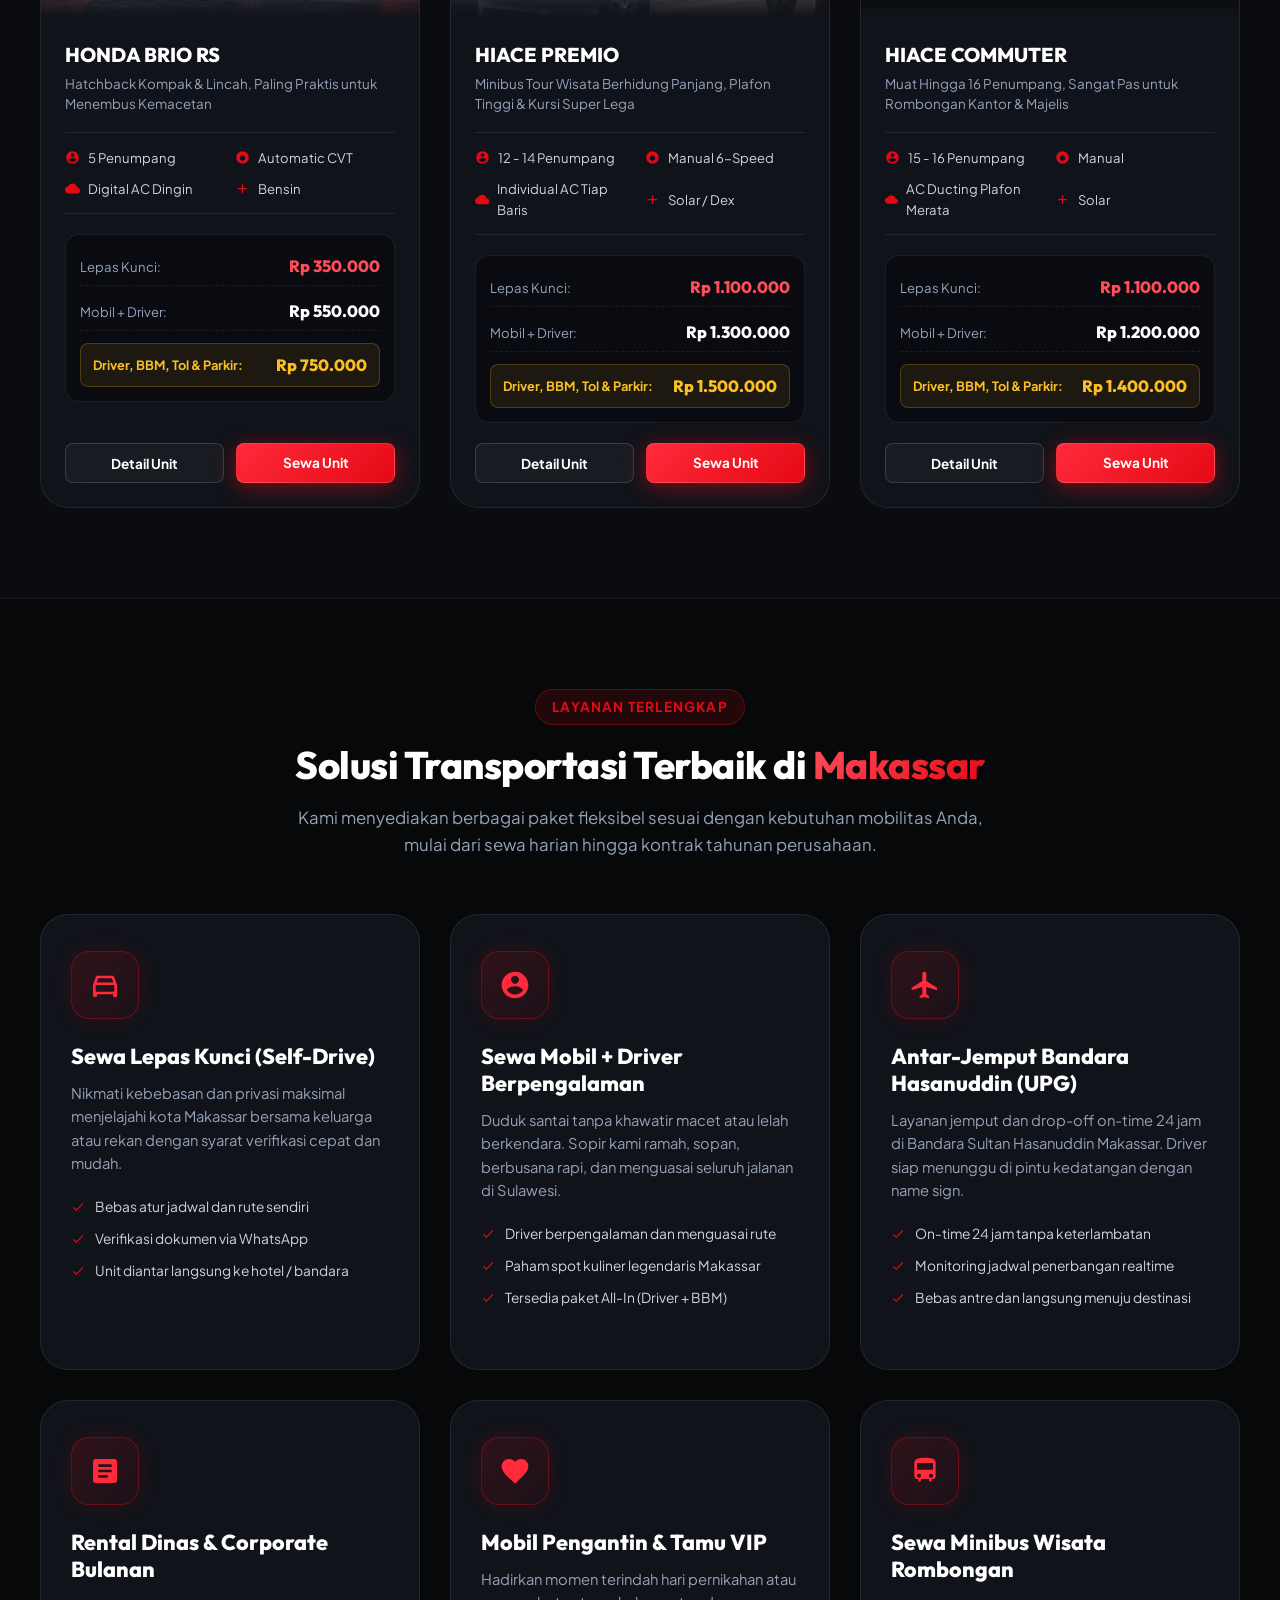
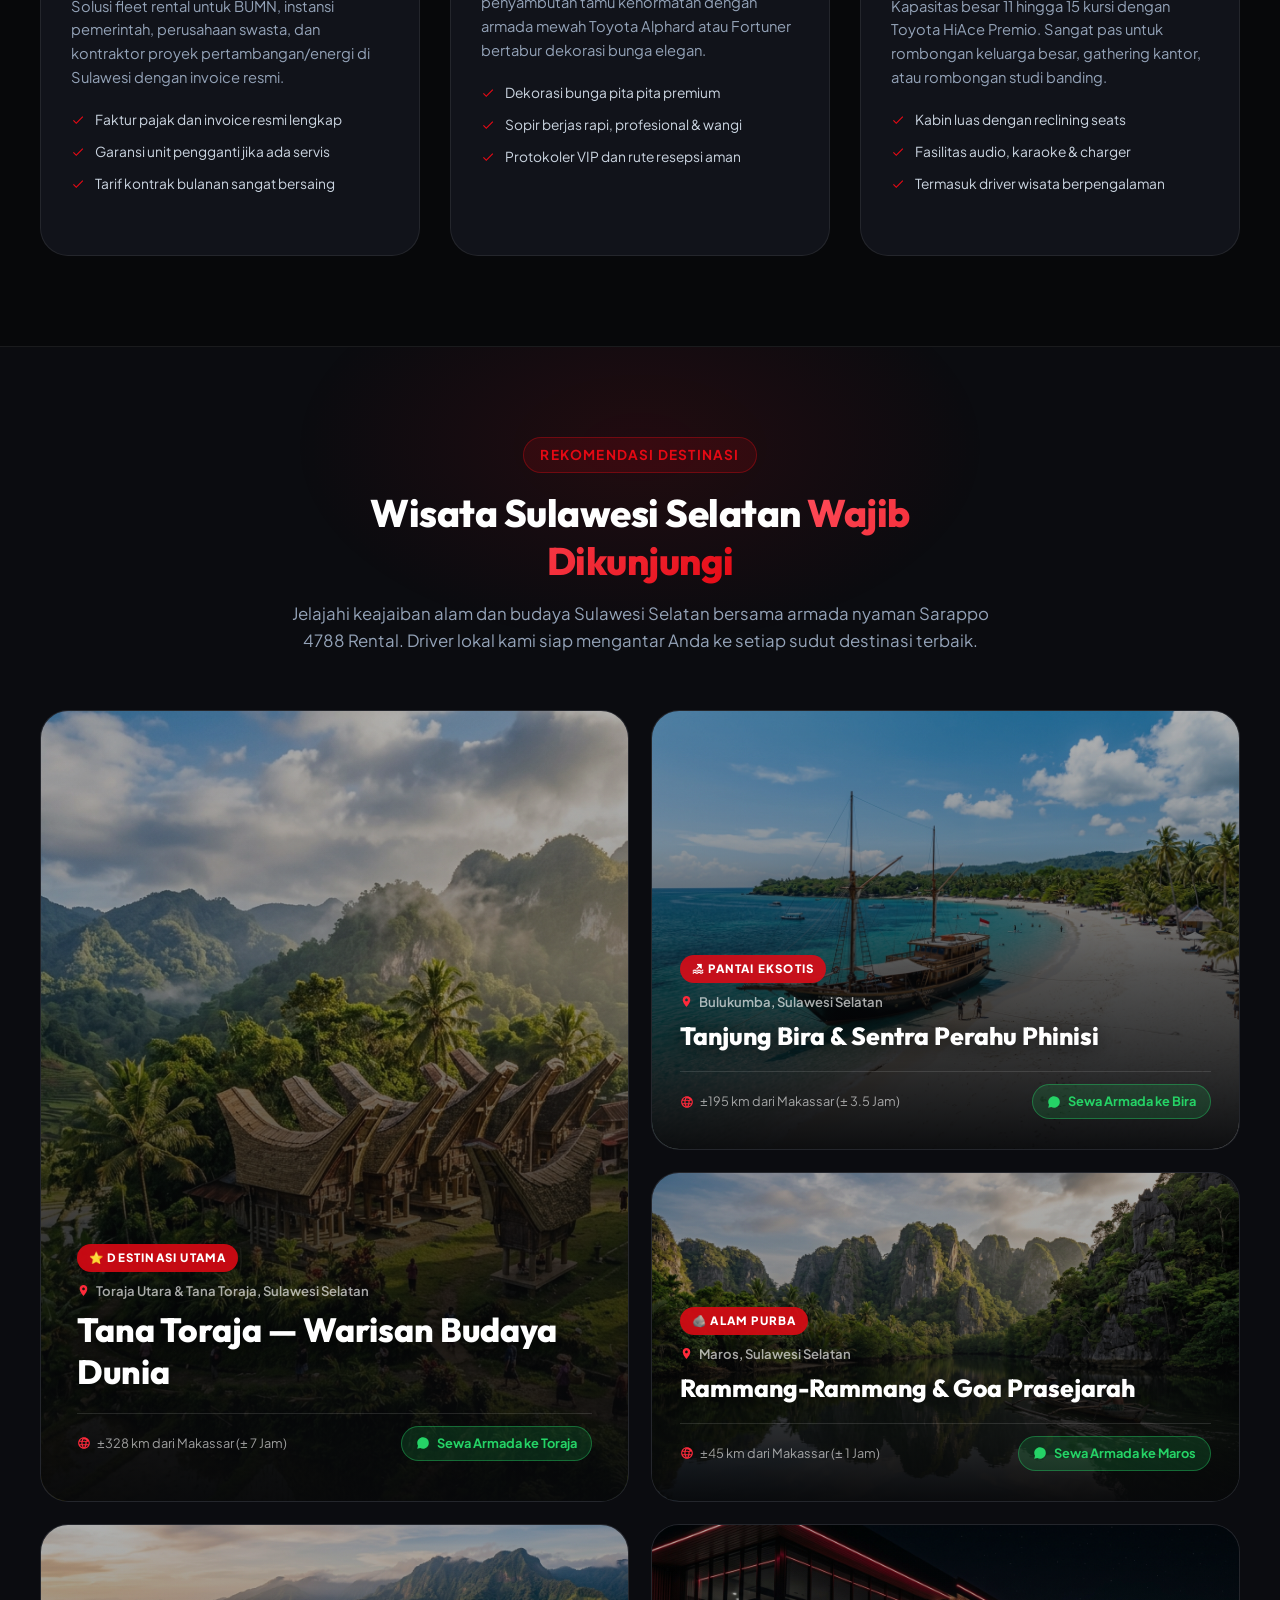
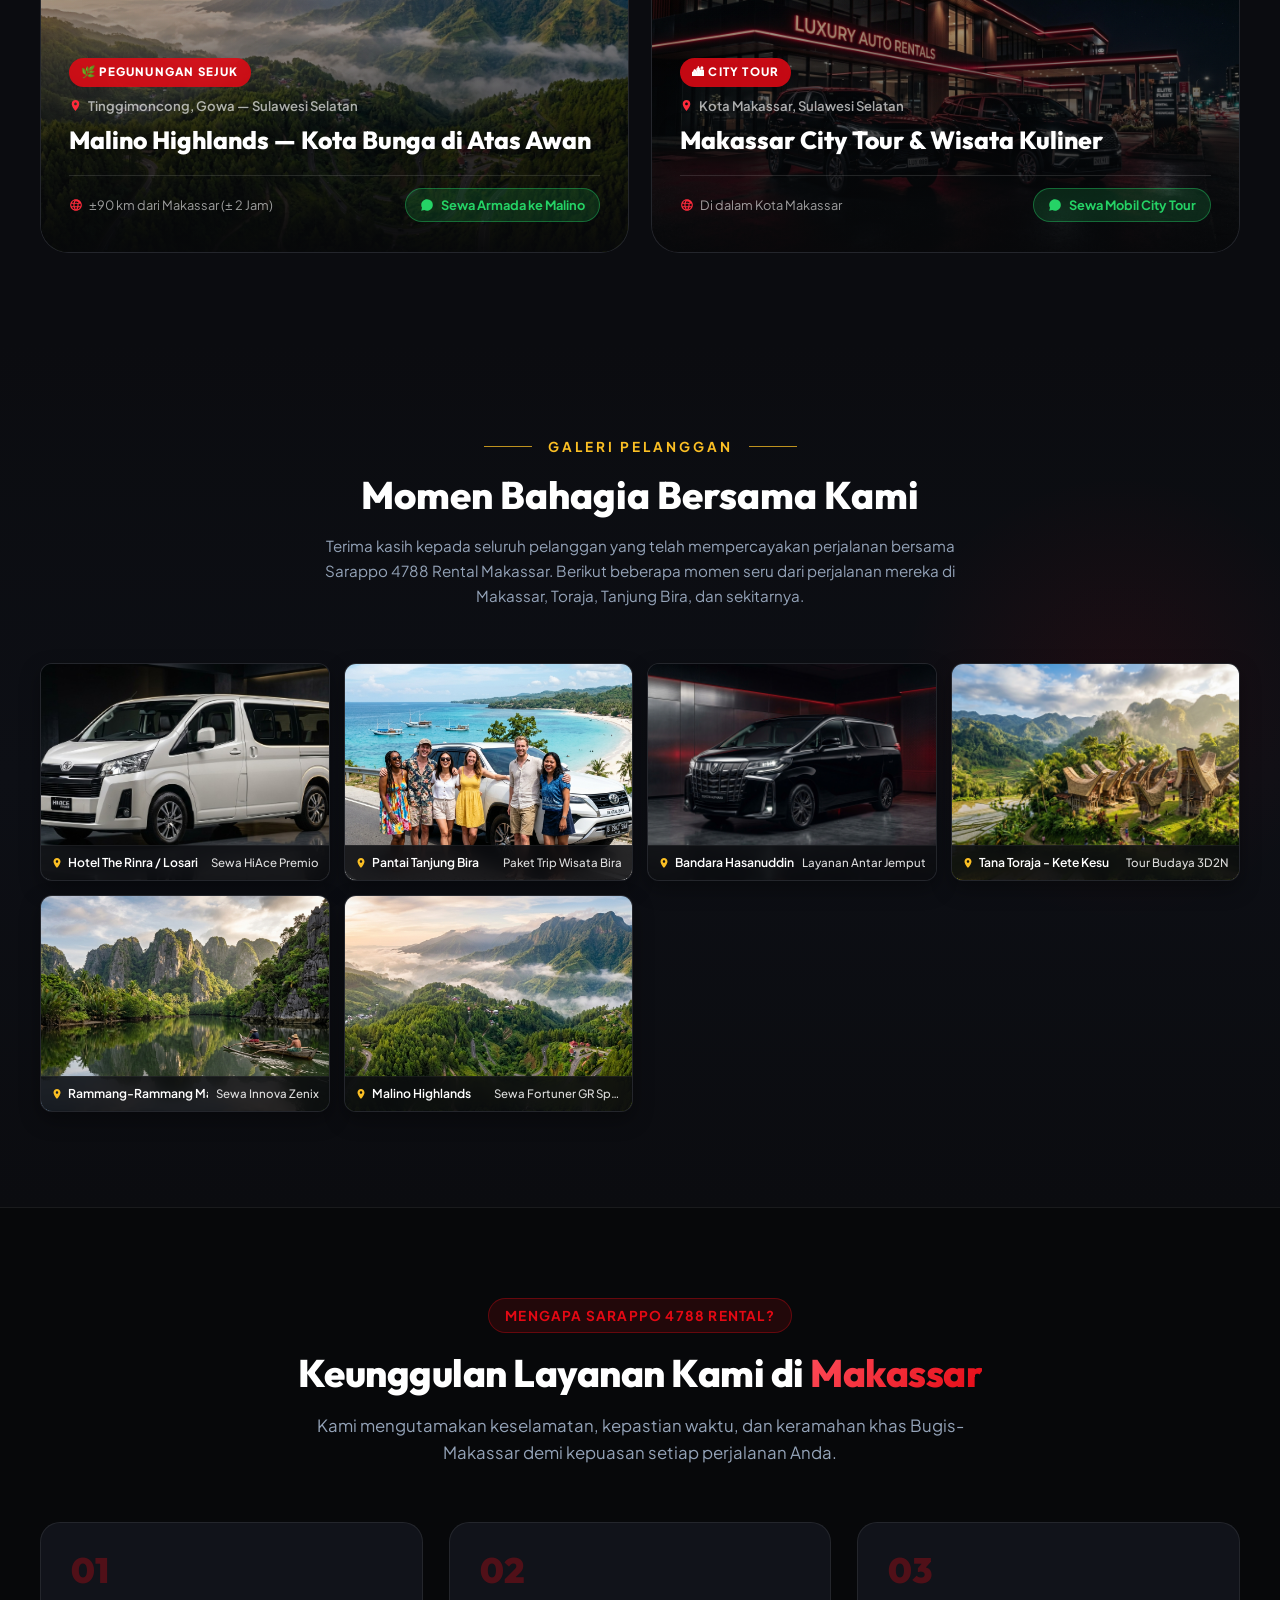
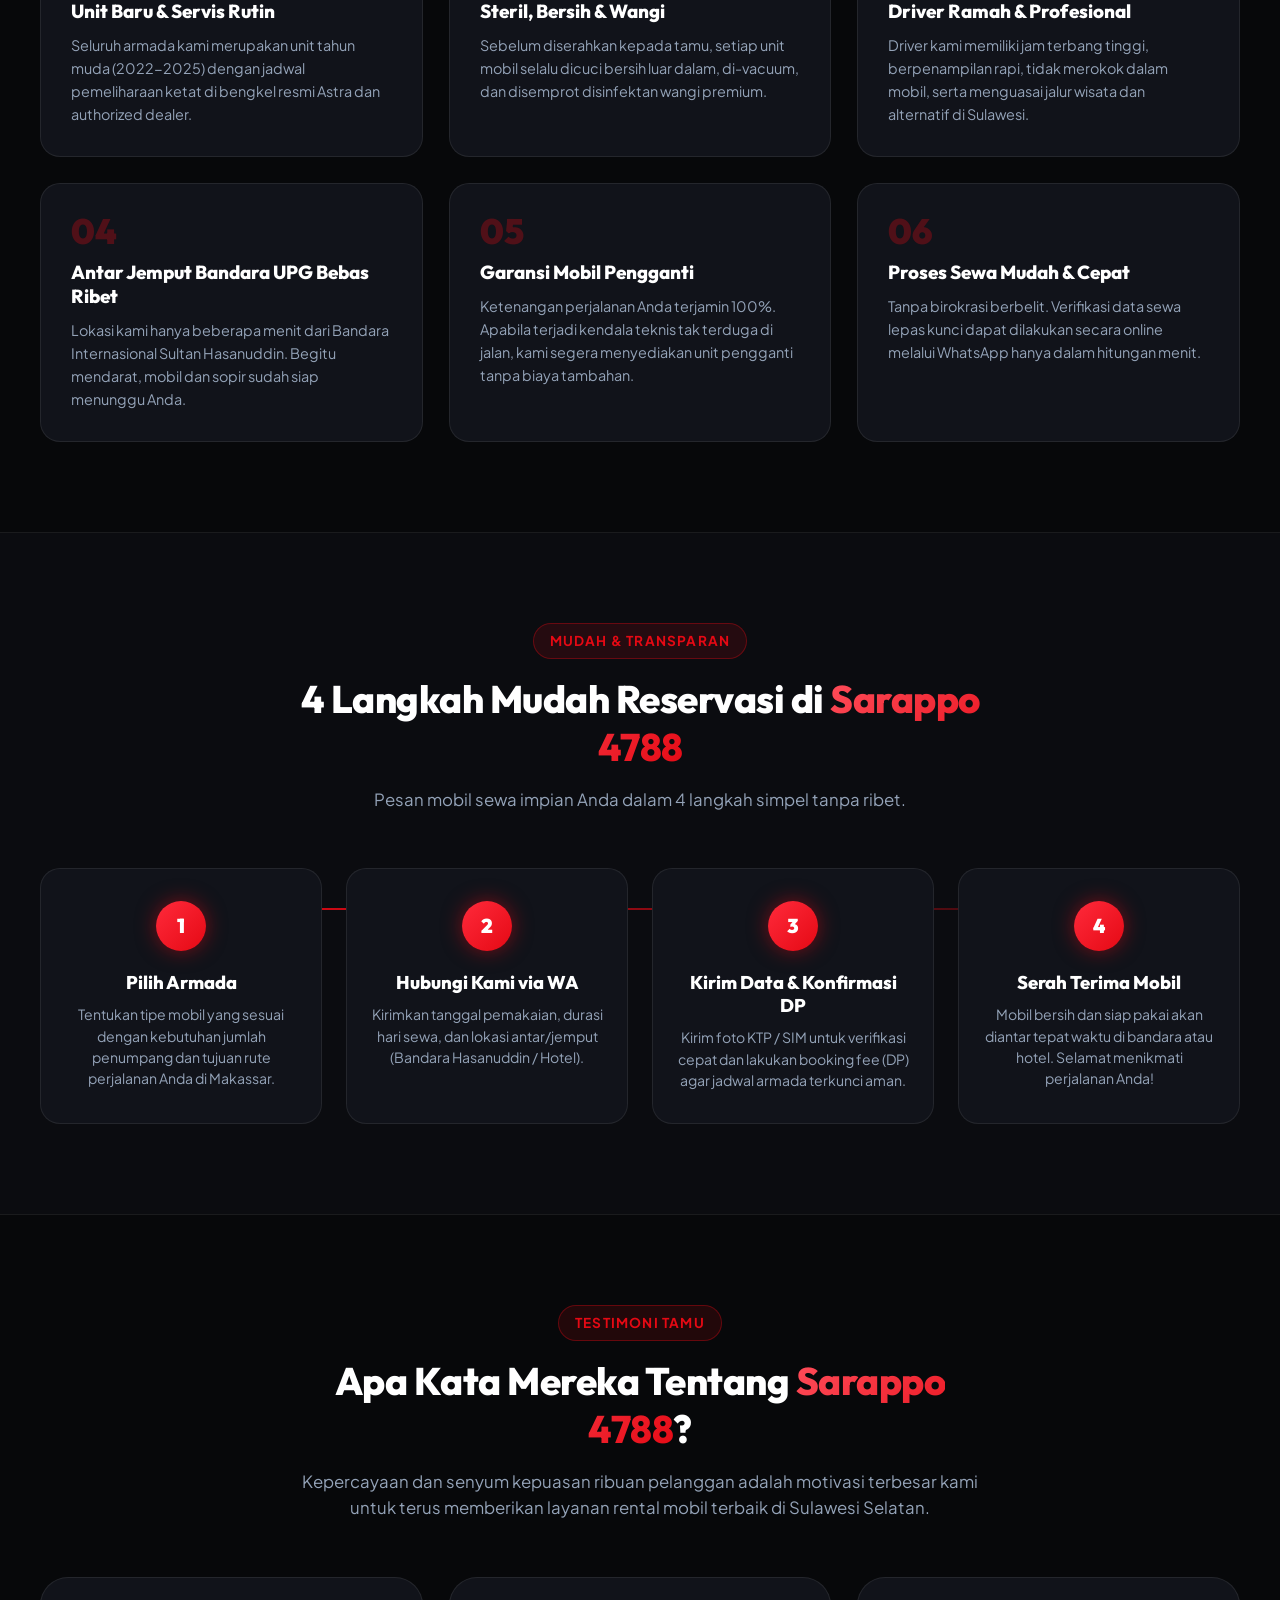
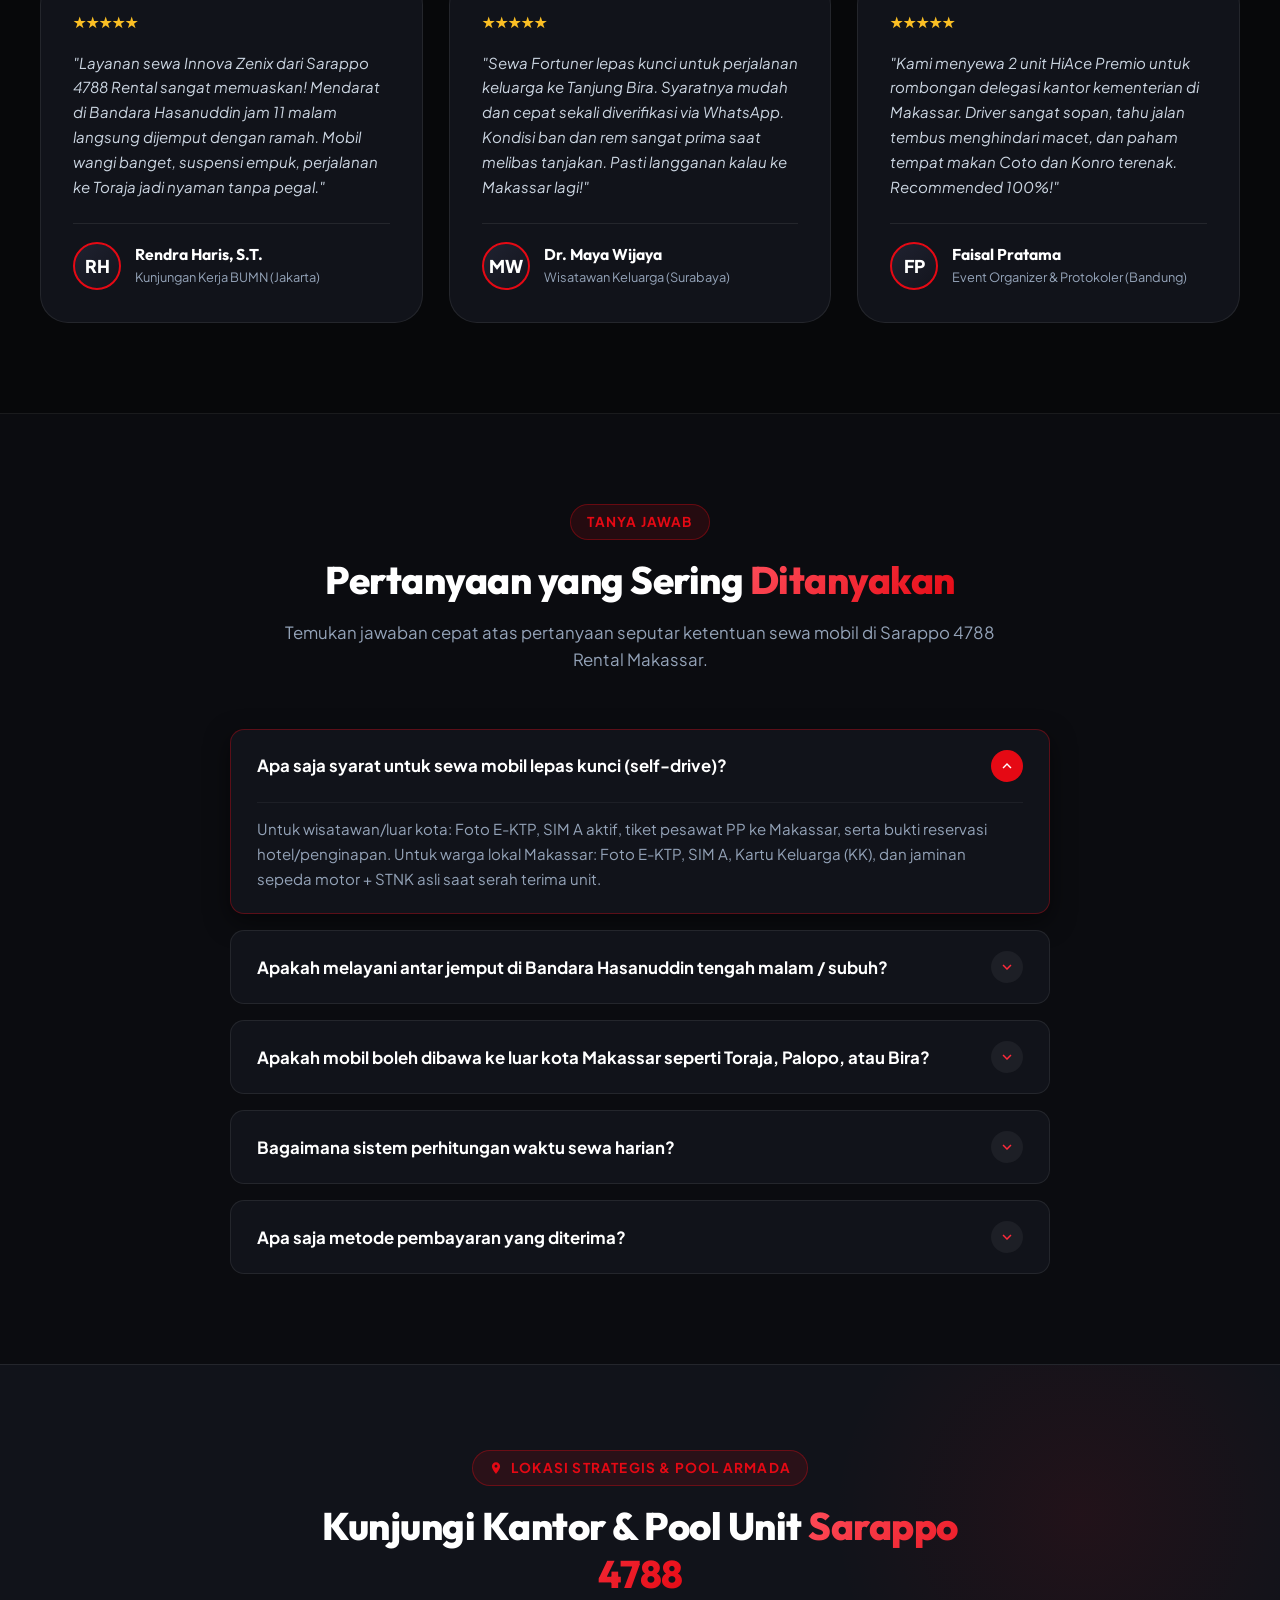
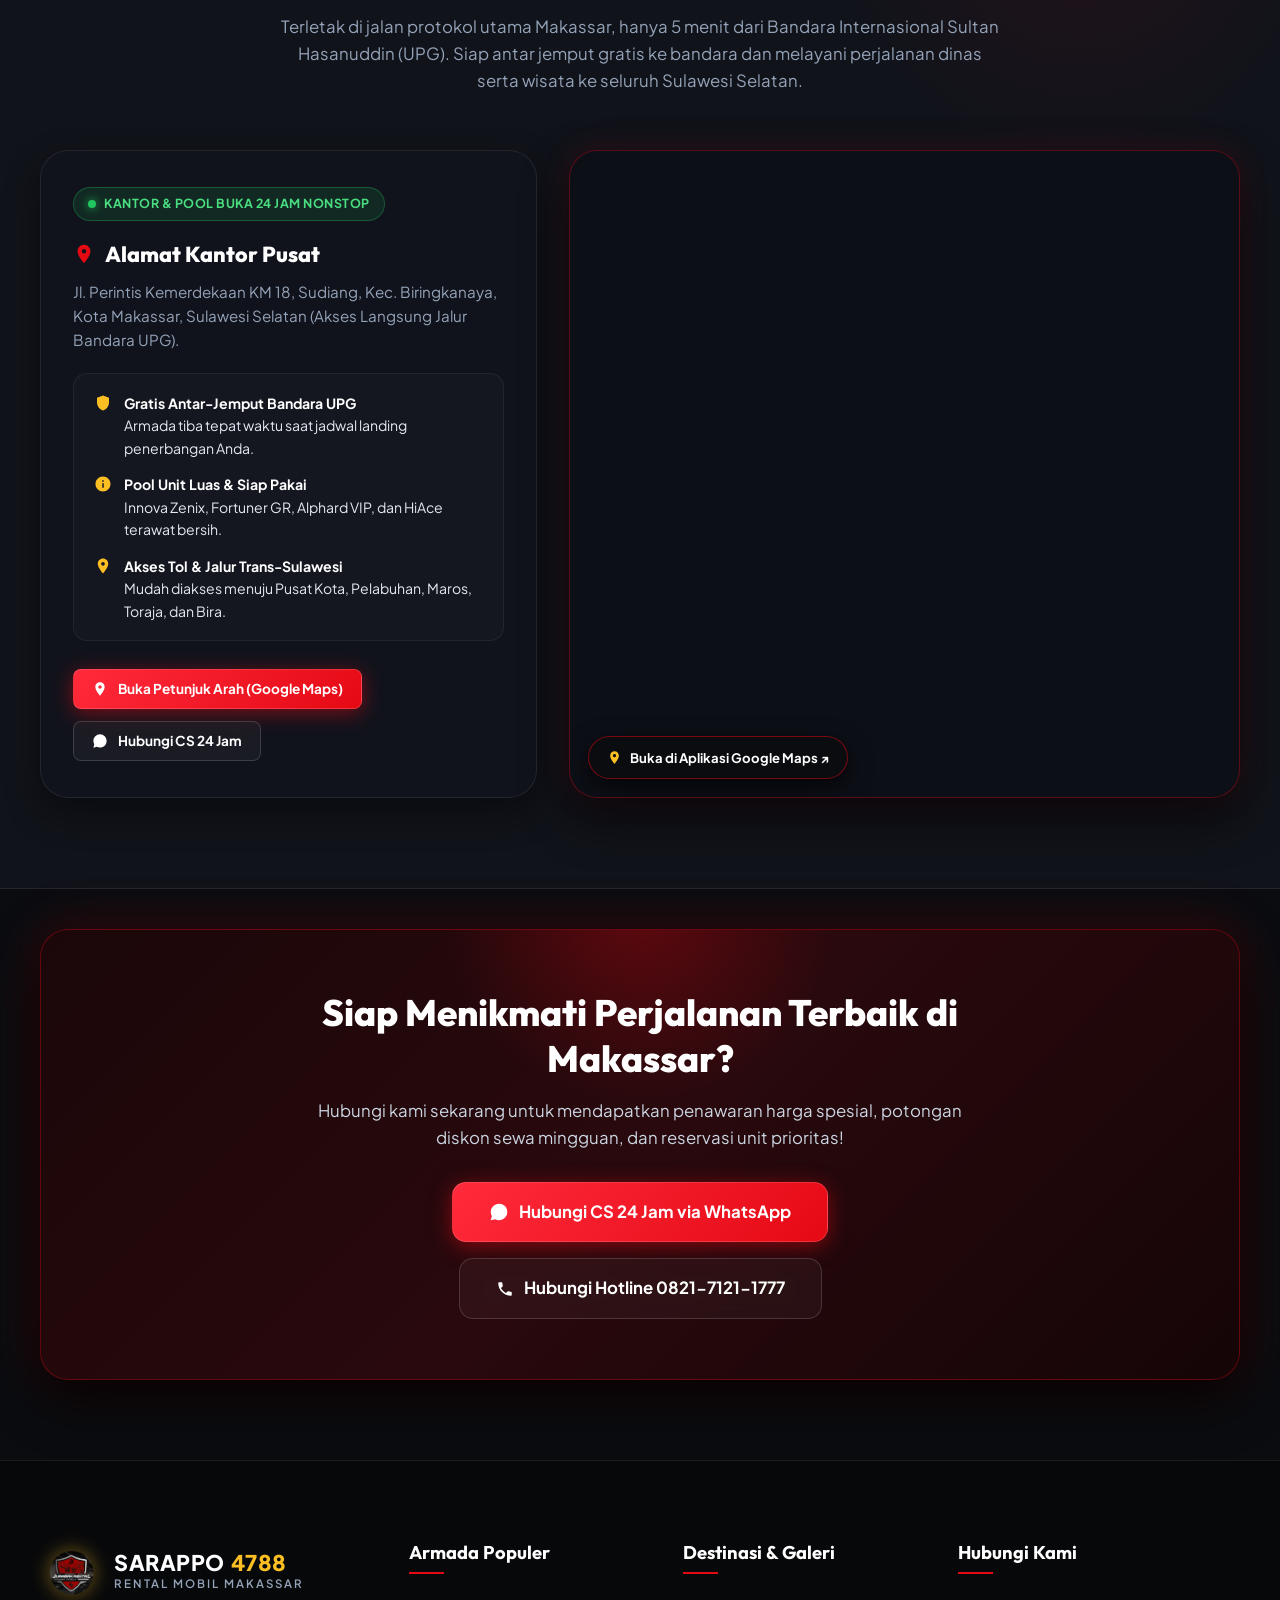
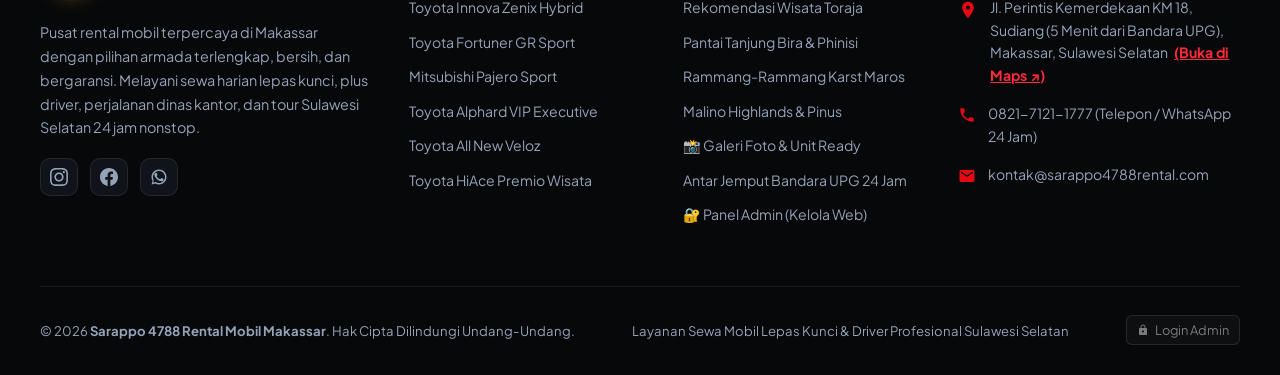
==== commit f4b697f1: "Add files via upload" ====
--- a/index.html
+++ b/index.html
@@ -1,21 +1,21 @@
-<!DOCTYPE html>
+﻿<!DOCTYPE html>
 <html lang="id">
 
 <head>
   <meta charset="UTF-8">
   <meta name="viewport" content="width=device-width, initial-scale=1.0">
-  <title>Rental Mobil Makassar - Juragan 77 | Sewa Mobil Lepas Kunci & Driver 24 Jam</title>
+  <title>Rental Mobil Makassar - Sarappo 4788 Rental | Sewa Mobil Lepas Kunci & Driver 24 Jam</title>
   <meta name="description"
-    content="Juragan 77 Rental Mobil Makassar terbaik & terpercaya. Sewa Innova Zenix, Fortuner, Pajero, Alphard, Veloz, HiAce. Layanan lepas kunci & driver 24 jam antar jemput Bandara Hasanuddin UPG.">
+    content="Sarappo 4788 Rental Mobil Makassar terbaik & terpercaya. Sewa Innova Zenix, Fortuner, Pajero, Alphard, Veloz, HiAce. Layanan lepas kunci & driver 24 jam antar jemput Bandara Hasanuddin UPG.">
   <meta name="keywords"
-    content="rental mobil makassar, sewa mobil makassar, juragan 77 makassar, rental innova zenix makassar, sewa fortuner makassar, rental alphard makassar, sewa mobil bandara hasanuddin, rental mobil toraja bira">
-  <meta name="author" content="Juragan 77 Rental Mobil Makassar">
+    content="rental mobil makassar, sewa mobil makassar, sarappo 4788 rental, sarappo rental makassar, rental innova zenix makassar, sewa fortuner makassar, rental alphard makassar, sewa mobil bandara hasanuddin">
+  <meta name="author" content="Sarappo 4788 Rental Mobil Makassar">
   <meta name="theme-color" content="#0b0c10">
 
   <!-- Open Graph / Meta Sosial -->
-  <meta property="og:title" content="Juragan 77 - Rental Mobil Makassar Terpercaya & Mewah">
+  <meta property="og:title" content="Sarappo 4788 Rental - Rental Mobil Makassar Terpercaya & Mewah">
   <meta property="og:description"
-    content="Sewa mobil lepas kunci & include driver di Makassar. Armada terbaru 2023-2025, 24 Jam antar-jemput Bandara Sultan Hasanuddin, Toraja & Tanjung Bira.">
+    content="Sewa mobil lepas kunci & include driver di Makassar bersama Sarappo 4788 Rental. Armada terbaru 2023-2025, 24 Jam antar-jemput Bandara Sultan Hasanuddin, Toraja & Tanjung Bira.">
   <meta property="og:image" content="images/hero_banner.jpg">
   <meta property="og:type" content="website">
 
@@ -69,10 +69,10 @@
        ========================================================================== -->
   <header class="navbar">
     <div class="container nav-container">
-      <a href="#beranda" class="brand-logo" aria-label="Juragan 77 Rental Mobil Makassar">
-        <img src="images/logo.png" alt="Logo Juragan 77" class="brand-logo-img">
+      <a href="#beranda" class="brand-logo" aria-label="Sarappo 4788 Rental Mobil Makassar">
+        <img src="images/logo.png" alt="Logo Sarappo 4788 Rental" class="brand-logo-img">
         <div class="brand-text">
-          <div class="brand-title">JURAGAN <span class="red-text">77</span></div>
+          <div class="brand-title">SARAPPO <span class="gold-text" style="color: #fbbf24;">4788</span></div>
           <div class="brand-subtitle">Rental Mobil Makassar</div>
         </div>
       </a>
@@ -112,7 +112,7 @@
        ========================================================================== -->
   <section class="hero" id="beranda">
     <div class="hero-background">
-      <img src="images/hero_banner.jpg" alt="Juragan 77 Rental Mobil Makassar Fleet" class="hero-bg-img">
+      <img src="images/hero_banner.jpg" alt="Sarappo 4788 Rental Mobil Makassar Fleet" class="hero-bg-img">
       <div class="hero-overlay"></div>
     </div>
 
@@ -126,7 +126,7 @@
           </div>
 
           <h1 class="hero-title">
-            Kenyamanan & Kemewahan Perjalanan Anda di Makassar Bersama <span class="highlight">Juragan 77</span>
+            Kenyamanan & Kemewahan Perjalanan Anda di Makassar Bersama <span class="highlight">Sarappo 4788 Rental</span>
           </h1>
 
           <p class="hero-desc">
@@ -330,7 +330,7 @@
     <div class="container">
       <div class="section-header">
         <span class="section-tag">Katalog Armada Pilihan</span>
-        <h2 class="section-title">Pilihan Armada Mobil <span>Juragan 77</span></h2>
+        <h2 class="section-title">Pilihan Armada Mobil <span>Sarappo 4788</span></h2>
         <p class="section-desc">
           Setiap kendaraan dirawat secara berkala di bengkel resmi, AC dingin maksimal, interior wangi dan steril untuk
           kenyamanan perjalanan bisnis maupun liburan Anda di Sulawesi Selatan.
@@ -579,7 +579,7 @@
         <span class="section-tag">Rekomendasi Destinasi</span>
         <h2 class="section-title">Wisata Sulawesi Selatan <span>Wajib Dikunjungi</span></h2>
         <p class="section-desc">
-          Jelajahi keajaiban alam dan budaya Sulawesi Selatan bersama armada nyaman Juragan 77. Driver lokal kami siap
+          Jelajahi keajaiban alam dan budaya Sulawesi Selatan bersama armada nyaman Sarappo 4788 Rental. Driver lokal kami siap
           mengantar Anda ke setiap sudut destinasi terbaik.
         </p>
       </div>
@@ -588,7 +588,7 @@
       <div class="dest-grid reveal">
 
         <!-- HERO CARD: Tana Toraja -->
-        <a href="https://wa.me/6282171211777?text=Halo%20Juragan%2077%2C%20saya%20ingin%20sewa%20mobil%20ke%20Tana%20Toraja.%20Bisa%20info%20armada%20yang%20tersedia%3F"
+        <a href="https://wa.me/6282171211777?text=Halo%20Sarappo%204788%20Rental%2C%20saya%20ingin%20sewa%20mobil%20ke%20Tana%20Toraja.%20Bisa%20info%20armada%20yang%20tersedia%3F"
           target="_blank" rel="noopener" class="dest-card dest-card-hero">
           <div class="dest-img-wrap">
             <img src="images/wisata_toraja.jpg" alt="Tana Toraja Sulawesi Selatan" class="dest-img" loading="lazy">
@@ -626,7 +626,7 @@
         </a>
 
         <!-- RIGHT COLUMN: Tanjung Bira -->
-        <a href="https://wa.me/6282171211777?text=Halo%20Juragan%2077%2C%20mau%20tanya%20sewa%20mobil%20ke%20Tanjung%20Bira%20Bulukumba"
+        <a href="https://wa.me/6282171211777?text=Halo%20Sarappo%204788%20Rental%2C%20mau%20tanya%20sewa%20mobil%20ke%20Tanjung%20Bira%20Bulukumba"
           target="_blank" rel="noopener" class="dest-card">
           <div class="dest-img-wrap">
             <img src="images/wisata_bira.jpg" alt="Pantai Tanjung Bira Bulukumba" class="dest-img" loading="lazy">
@@ -664,7 +664,7 @@
         </a>
 
         <!-- RIGHT COLUMN: Rammang-Rammang -->
-        <a href="https://wa.me/6282171211777?text=Halo%20Juragan%2077%2C%20saya%20ingin%20sewa%20mobil%20ke%20Rammang-Rammang%20Maros"
+        <a href="https://wa.me/6282171211777?text=Halo%20Sarappo%204788%20Rental%2C%20saya%20ingin%20sewa%20mobil%20ke%20Rammang-Rammang%20Maros"
           target="_blank" rel="noopener" class="dest-card">
           <div class="dest-img-wrap">
             <img src="images/wisata_rammang.jpg" alt="Rammang-Rammang Karst Maros" class="dest-img" loading="lazy">
@@ -706,7 +706,7 @@
       <div class="dest-row-2 reveal" style="margin-top: 22px;">
 
         <!-- Malino -->
-        <a href="https://wa.me/6282171211777?text=Halo%20Juragan%2077%2C%20saya%20ingin%20sewa%20mobil%20ke%20Malino%20Highlands"
+        <a href="https://wa.me/6282171211777?text=Halo%20Sarappo%204788%20Rental%2C%20saya%20ingin%20sewa%20mobil%20ke%20Malino%20Highlands"
           target="_blank" rel="noopener" class="dest-card">
           <div class="dest-img-wrap" style="min-height: 270px;">
             <img src="images/wisata_malino.jpg" alt="Malino Highlands Pegunungan Gowa" class="dest-img" loading="lazy">
@@ -744,7 +744,7 @@
         </a>
 
         <!-- Fort Rotterdam / Pantai Losari City Tour -->
-        <a href="https://wa.me/6282171211777?text=Halo%20Juragan%2077%2C%20saya%20mau%20sewa%20mobil%20untuk%20city%20tour%20Makassar%20dan%20kuliner"
+        <a href="https://wa.me/6282171211777?text=Halo%20Sarappo%204788%20Rental%2C%20saya%20mau%20sewa%20mobil%20untuk%20city%20tour%20Makassar%20dan%20kuliner"
           target="_blank" rel="noopener" class="dest-card">
           <div class="dest-img-wrap" style="min-height: 270px;">
             <img src="images/hero_banner.jpg" alt="City Tour Makassar Fort Rotterdam Pantai Losari" class="dest-img"
@@ -796,7 +796,7 @@
         </div>
         <h2 class="gallery-main-title">Momen Bahagia Bersama Kami</h2>
         <p class="gallery-subtitle-desc">
-          Terima kasih kepada seluruh pelanggan yang telah mempercayakan perjalanan bersama Juragan 77 Makassar. Berikut beberapa momen seru dari perjalanan mereka di Makassar, Toraja, Tanjung Bira, dan sekitarnya.
+          Terima kasih kepada seluruh pelanggan yang telah mempercayakan perjalanan bersama Sarappo 4788 Rental Makassar. Berikut beberapa momen seru dari perjalanan mereka di Makassar, Toraja, Tanjung Bira, dan sekitarnya.
         </p>
       </div>
 
@@ -813,7 +813,7 @@
   <section class="section section-darker" id="keunggulan">
     <div class="container">
       <div class="section-header">
-        <span class="section-tag">Mengapa Juragan 77?</span>
+        <span class="section-tag">Mengapa Sarappo 4788 Rental?</span>
         <h2 class="section-title">Keunggulan Layanan Kami di <span>Makassar</span></h2>
         <p class="section-desc">
           Kami mengutamakan keselamatan, kepastian waktu, dan keramahan khas Bugis-Makassar demi kepuasan setiap
@@ -874,7 +874,7 @@
     <div class="container">
       <div class="section-header">
         <span class="section-tag">Mudah & Transparan</span>
-        <h2 class="section-title">4 Langkah Mudah Reservasi di <span>Juragan 77</span></h2>
+        <h2 class="section-title">4 Langkah Mudah Reservasi di <span>Sarappo 4788</span></h2>
         <p class="section-desc">Pesan mobil sewa impian Anda dalam 4 langkah simpel tanpa ribet.</p>
       </div>
 
@@ -917,7 +917,7 @@
     <div class="container">
       <div class="section-header">
         <span class="section-tag">Testimoni Tamu</span>
-        <h2 class="section-title">Apa Kata Mereka Tentang <span>Juragan 77</span>?</h2>
+        <h2 class="section-title">Apa Kata Mereka Tentang <span>Sarappo 4788</span>?</h2>
         <p class="section-desc">Kepercayaan dan senyum kepuasan ribuan pelanggan adalah motivasi terbesar kami untuk
           terus memberikan layanan rental mobil terbaik di Sulawesi Selatan.</p>
       </div>
@@ -928,7 +928,7 @@
           <div>
             <div class="testi-stars">★★★★★</div>
             <p class="testi-quote">
-              "Layanan sewa Innova Zenix dari Juragan 77 sangat memuaskan! Mendarat di Bandara Hasanuddin jam 11 malam
+              "Layanan sewa Innova Zenix dari Sarappo 4788 Rental sangat memuaskan! Mendarat di Bandara Hasanuddin jam 11 malam
               langsung dijemput dengan ramah. Mobil wangi banget, suspensi empuk, perjalanan ke Toraja jadi nyaman tanpa
               pegal."
             </p>
@@ -991,7 +991,7 @@
       <div class="section-header">
         <span class="section-tag">Tanya Jawab</span>
         <h2 class="section-title">Pertanyaan yang Sering <span>Ditanyakan</span></h2>
-        <p class="section-desc">Temukan jawaban cepat atas pertanyaan seputar ketentuan sewa mobil di Juragan 77
+        <p class="section-desc">Temukan jawaban cepat atas pertanyaan seputar ketentuan sewa mobil di Sarappo 4788 Rental
           Makassar.</p>
       </div>
 
@@ -1024,7 +1024,7 @@
             </div>
           </button>
           <div class="faq-answer">
-            <p>Ya, tim Juragan 77 beroperasi 24 jam nonstop setiap hari! Kami siap mengantar atau menjemput mobil
+            <p>Ya, tim Sarappo 4788 Rental beroperasi 24 jam nonstop setiap hari! Kami siap mengantar atau menjemput mobil
               langsung di lobby kedatangan Bandara Internasional Sultan Hasanuddin Makassar (UPG) kapan pun pesawat Anda
               mendarat.</p>
           </div>
@@ -1095,7 +1095,7 @@
           </svg>
           Lokasi Strategis &amp; Pool Armada
         </span>
-        <h2 class="section-title">Kunjungi Kantor &amp; Pool Unit <span>Juragan 77</span></h2>
+        <h2 class="section-title">Kunjungi Kantor &amp; Pool Unit <span>Sarappo 4788</span></h2>
         <p class="section-desc">
           Terletak di jalan protokol utama Makassar, hanya 5 menit dari Bandara Internasional Sultan Hasanuddin (UPG).
           Siap antar jemput gratis ke bandara dan melayani perjalanan dinas serta wisata ke seluruh Sulawesi Selatan.
@@ -1164,7 +1164,7 @@
               </svg>
               Buka Petunjuk Arah (Google Maps)
             </a>
-            <a href="https://wa.me/6282171211777?text=Halo%20Juragan%2077%2C%20saya%20ingin%20tanya%20titik%20lokasi%20penjemputan%20atau%20pengantaran%20mobil" target="_blank" rel="noopener" class="btn btn-outline btn-sm">
+            <a href="https://wa.me/6282171211777?text=Halo%20Sarappo%204788%20Rental%2C%20saya%20ingin%20tanya%20titik%20lokasi%20penjemputan%20atau%20pengantaran%20mobil" target="_blank" rel="noopener" class="btn btn-outline btn-sm">
               <svg width="16" height="16" viewBox="0 0 24 24" fill="currentColor">
                 <path
                   d="M12.04 2c-5.46 0-9.91 4.45-9.91 9.91 0 1.75.46 3.45 1.32 4.95L2.05 22l5.25-1.38c1.45.79 3.08 1.21 4.74 1.21 5.46 0 9.91-4.45 9.91-9.91 0-2.65-1.03-5.14-2.9-7.01A9.816 9.816 0 0012.04 2z" />
@@ -1184,7 +1184,7 @@
             allowfullscreen=""
             loading="lazy"
             referrerpolicy="strict-origin-when-cross-origin"
-            title="Lokasi Kantor Juragan 77 Rental Mobil Makassar di Google Maps">
+            title="Lokasi Kantor Sarappo 4788 Rental Mobil Makassar di Google Maps">
           </iframe>
           <a href="https://maps.app.goo.gl/JKaPMh567oasqdFy6" target="_blank" rel="noopener" class="map-floating-badge" title="Buka di Google Maps App">
             <svg width="15" height="15" viewBox="0 0 24 24" fill="currentColor">
@@ -1210,7 +1210,7 @@
             reservasi unit prioritas!
           </p>
           <div class="cta-actions">
-            <a href="https://wa.me/6282171211777?text=Halo%20Juragan%2077%2C%20saya%20ingin%20sewa%20mobil%20sekarang.%20Bisa%20info%20unit%20ready%3F"
+            <a href="https://wa.me/6282171211777?text=Halo%20Sarappo%204788%20Rental%2C%20saya%20ingin%20sewa%20mobil%20sekarang.%20Bisa%20info%20unit%20ready%3F"
               target="_blank" rel="noopener" class="btn btn-primary btn-lg">
               <svg width="20" height="20" viewBox="0 0 24 24" fill="currentColor">
                 <path
@@ -1240,9 +1240,9 @@
         <!-- Col 1: About -->
         <div class="footer-col footer-about">
           <a href="#beranda" class="brand-logo" style="margin-bottom: 16px;">
-            <img src="images/logo.png" alt="Logo Juragan 77" class="brand-logo-img">
+            <img src="images/logo.png" alt="Logo Sarappo 4788 Rental" class="brand-logo-img">
             <div class="brand-text">
-              <div class="brand-title">JURAGAN <span class="red-text">77</span></div>
+              <div class="brand-title">SARAPPO <span class="gold-text" style="color: #fbbf24;">4788</span></div>
               <div class="brand-subtitle">Rental Mobil Makassar</div>
             </div>
           </a>
@@ -1324,7 +1324,7 @@
                 <path
                   d="M20 4H4c-1.1 0-1.99.9-1.99 2L2 18c0 1.1.9 2 2 2h16c1.1 0 2-.9 2-2V6c0-1.1-.9-2-2-2zm0 4l-8 5-8-5V6l8 5 8-5v2z" />
               </svg>
-              <span>kontak@juragan77rental.com</span>
+              <span>kontak@sarappo4788rental.com</span>
             </div>
           </div>
         </div>
@@ -1332,7 +1332,7 @@
 
       <div class="footer-bottom">
         <div>
-          &copy; 2026 <strong>Juragan 77 Rental Mobil Makassar</strong>. Hak Cipta Dilindungi Undang-Undang.
+          &copy; 2026 <strong>Sarappo 4788 Rental Mobil Makassar</strong>. Hak Cipta Dilindungi Undang-Undang.
         </div>
         <div>
           Layanan Sewa Mobil Lepas Kunci &amp; Driver Profesional Sulawesi Selatan
@@ -1372,8 +1372,8 @@
       <span class="wa-bubble-dot"></span>
       <span class="wa-bubble-text">Chat WhatsApp 24 Jam</span>
     </div>
-    <a href="https://wa.me/6282171211777?text=Halo%20Juragan%2077%2C%20saya%20ingin%20tanya%20sewa%20mobil%20di%20Makassar"
-      target="_blank" rel="noopener" class="wa-button" aria-label="Hubungi WhatsApp Juragan 77">
+    <a href="https://wa.me/6282171211777?text=Halo%20Sarappo%204788%20Rental%2C%20saya%20ingin%20tanya%20sewa%20mobil%20di%20Makassar"
+      target="_blank" rel="noopener" class="wa-button" aria-label="Hubungi WhatsApp Sarappo 4788 Rental">
       <div class="wa-pulse"></div>
       <div class="wa-button-badge" title="Online 24 Jam"></div>
       <svg width="32" height="32" viewBox="0 0 24 24" fill="#ffffff" aria-hidden="true">
@@ -1400,7 +1400,7 @@
         </svg>
       </button>
       <div class="web-lightbox-media">
-        <img id="web-lightbox-img" src="" alt="Detail Foto Galeri Juragan 77">
+        <img id="web-lightbox-img" src="" alt="Detail Foto Galeri Sarappo 4788 Rental">
       </div>
       <div class="web-lightbox-bar">
         <div class="web-lightbox-info">
@@ -1428,4 +1428,4 @@
   <script src="js/main.js"></script>
 </body>
 
-</html>+</html>
--- a/css/style.css
+++ b/css/style.css
@@ -1,5 +1,5 @@
 /* ==========================================================================
-   JURAGAN 77 RENTAL MOBIL MAKASSAR - LUXURY BLACK & RED THEME STYLESHEET
+   SARAPPO 4788 RENTAL MOBIL MAKASSAR - LUXURY BLACK & GOLD THEME STYLESHEET
    ========================================================================== */
 
 @import url('https://fonts.googleapis.com/css2?family=Outfit:wght@300;400;500;600;700;800;900&family=Plus+Jakarta+Sans:wght@400;500;600;700&display=swap');
@@ -455,22 +455,23 @@
 }
 
 .brand-logo-img {
-  width: 50px;
-  height: 50px;
+  width: 52px;
+  height: 52px;
   object-fit: contain;
-  filter: drop-shadow(0 0 10px rgba(229, 9, 20, 0.5));
+  border-radius: 50%;
+  filter: drop-shadow(0 0 10px rgba(251, 191, 36, 0.45));
   transition: transform 0.3s ease, filter 0.3s ease;
   flex-shrink: 0;
 }
 
 .brand-logo:hover .brand-logo-img {
   transform: scale(1.08);
-  filter: drop-shadow(0 0 18px rgba(229, 9, 20, 0.8));
+  filter: drop-shadow(0 0 18px rgba(251, 191, 36, 0.75));
 }
 
 .footer-about .brand-logo-img {
-  width: 58px;
-  height: 58px;
+  width: 62px;
+  height: 62px;
 }
 
 .brand-emblem {
@@ -1117,7 +1118,8 @@
   display: flex;
   justify-content: space-between;
   align-items: center;
-  padding: 2px 0;
+  gap: 8px;
+  padding: 4px 0;
 }
 
 .price-row:not(:last-child):not(.all-in-row) {
@@ -1127,21 +1129,22 @@
 
 .price-row.all-in-row {
   background: rgba(251, 191, 36, 0.08);
-  padding: 8px 10px;
+  padding: 8px 12px;
   border-radius: var(--radius-sm);
   border: 1px solid rgba(251, 191, 36, 0.22);
-  margin-top: 2px;
+  margin-top: 4px;
 }
 
 .price-row.all-in-row .price-label {
   color: #fbbf24;
   font-weight: 700;
-  font-size: 0.76rem;
+  font-size: 0.8rem;
 }
 
 .price-label {
-  font-size: 0.78rem;
+  font-size: 0.82rem;
   color: var(--text-muted);
+  flex-shrink: 0;
 }
 
 .price-val {
@@ -1149,6 +1152,7 @@
   font-size: 1.02rem;
   font-weight: 800;
   color: #ffffff;
+  white-space: nowrap;
 }
 
 .price-val.highlight {
@@ -3000,19 +3004,39 @@
     gap: 12px;
   }
 
-  /* Fleet cards — 2 columns */
+  /* Fleet cards — 1 column on mobile for luxury, spacious readability */
   .fleet-grid {
-    grid-template-columns: repeat(2, 1fr);
-    gap: 16px;
+    grid-template-columns: 1fr;
+    gap: 24px;
+    max-width: 480px;
+    margin: 0 auto;
   }
   .car-image-box {
-    height: 180px;
+    height: 210px;
   }
   .car-title {
-    font-size: 1.05rem;
+    font-size: 1.2rem;
   }
   .car-info {
-    padding: 16px;
+    padding: 20px;
+  }
+  .car-badge {
+    font-size: 0.72rem;
+    padding: 5px 12px;
+  }
+  .car-year {
+    font-size: 0.72rem;
+    padding: 4px 10px;
+  }
+  .car-actions {
+    grid-template-columns: 1fr 1fr;
+    gap: 10px;
+  }
+  .car-actions .btn {
+    padding: 12px 14px;
+    font-size: 0.88rem;
+    font-weight: 700;
+    width: 100%;
   }
 
   /* Trust badges — 2 col */
@@ -3100,50 +3124,62 @@
 }
 
 @media (max-width: 480px) {
-  /* Fleet cards — keep 2 col on small phones too */
+  /* Fleet cards — 1 column on phone for clean, beautiful presentation */
   .fleet-grid {
+    grid-template-columns: 1fr;
+    gap: 20px;
+    max-width: 100%;
+  }
+  .car-image-box {
+    height: 195px;
+  }
+  .car-info {
+    padding: 18px 16px;
+  }
+  .car-title {
+    font-size: 1.15rem;
+  }
+  .car-type-desc {
+    display: block;
+    font-size: 0.82rem;
+    margin-bottom: 14px;
+  }
+  .car-specs {
     grid-template-columns: repeat(2, 1fr);
+    gap: 8px;
+    padding: 10px 0;
+  }
+  .spec-pill {
+    font-size: 0.78rem;
+  }
+  .car-badge {
+    font-size: 0.68rem;
+    padding: 4px 10px;
+  }
+  .car-year {
+    font-size: 0.68rem;
+    padding: 4px 8px;
+  }
+  .car-pricing-box {
+    padding: 12px;
+  }
+  .price-label {
+    font-size: 0.78rem;
+  }
+  .price-val {
+    font-size: 0.95rem;
+  }
+  .gold-val {
+    font-size: 1rem;
+  }
+  .car-actions {
+    grid-template-columns: 1fr 1fr;
     gap: 10px;
   }
-  .car-image-box {
-    height: 140px;
-  }
-  .car-info {
-    padding: 12px;
-  }
-  .car-title {
-    font-size: 0.88rem;
-  }
-  .car-type-desc {
-    display: none;
-  }
-  .car-specs {
-    gap: 5px;
-  }
-  .spec-pill {
-    font-size: 0.72rem;
-    padding: 4px 8px;
-  }
-  .car-badge {
-    font-size: 0.62rem;
-    padding: 3px 8px;
-  }
-  .car-pricing-box {
-    padding: 10px;
-  }
-  .price-label,
-  .price-val {
-    font-size: 0.78rem;
-  }
-  .gold-val {
+  .car-actions .btn {
     font-size: 0.84rem;
-  }
-  .car-actions {
-    gap: 8px;
-  }
-  .car-actions .btn {
-    font-size: 0.78rem;
-    padding: 8px 10px;
+    padding: 11px 10px;
+    width: 100%;
   }
 
   /* Hero adjustments for small phone */
@@ -3230,8 +3266,8 @@
     gap: 6px;
   }
   .fleet-grid {
-    grid-template-columns: repeat(2, 1fr);
-    gap: 8px;
+    grid-template-columns: 1fr;
+    gap: 16px;
   }
   .hero-title {
     font-size: 1.55rem;
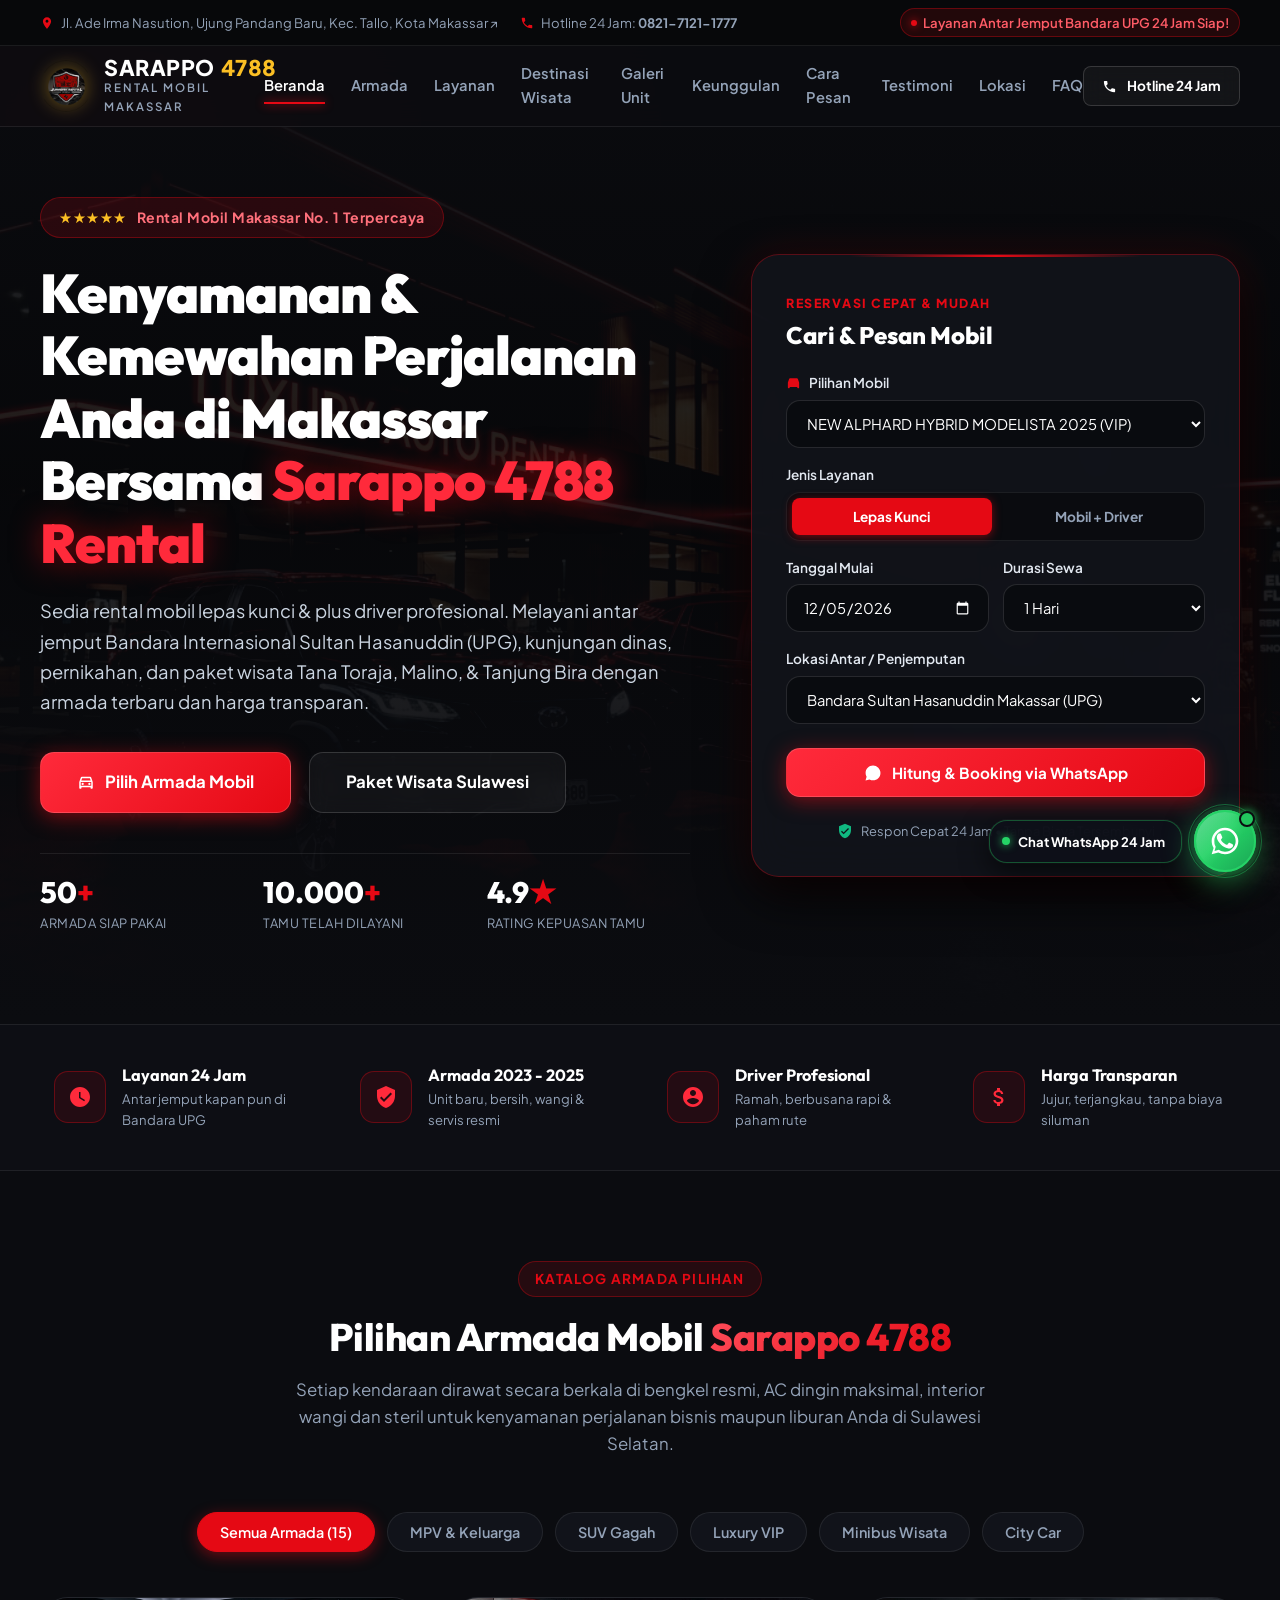
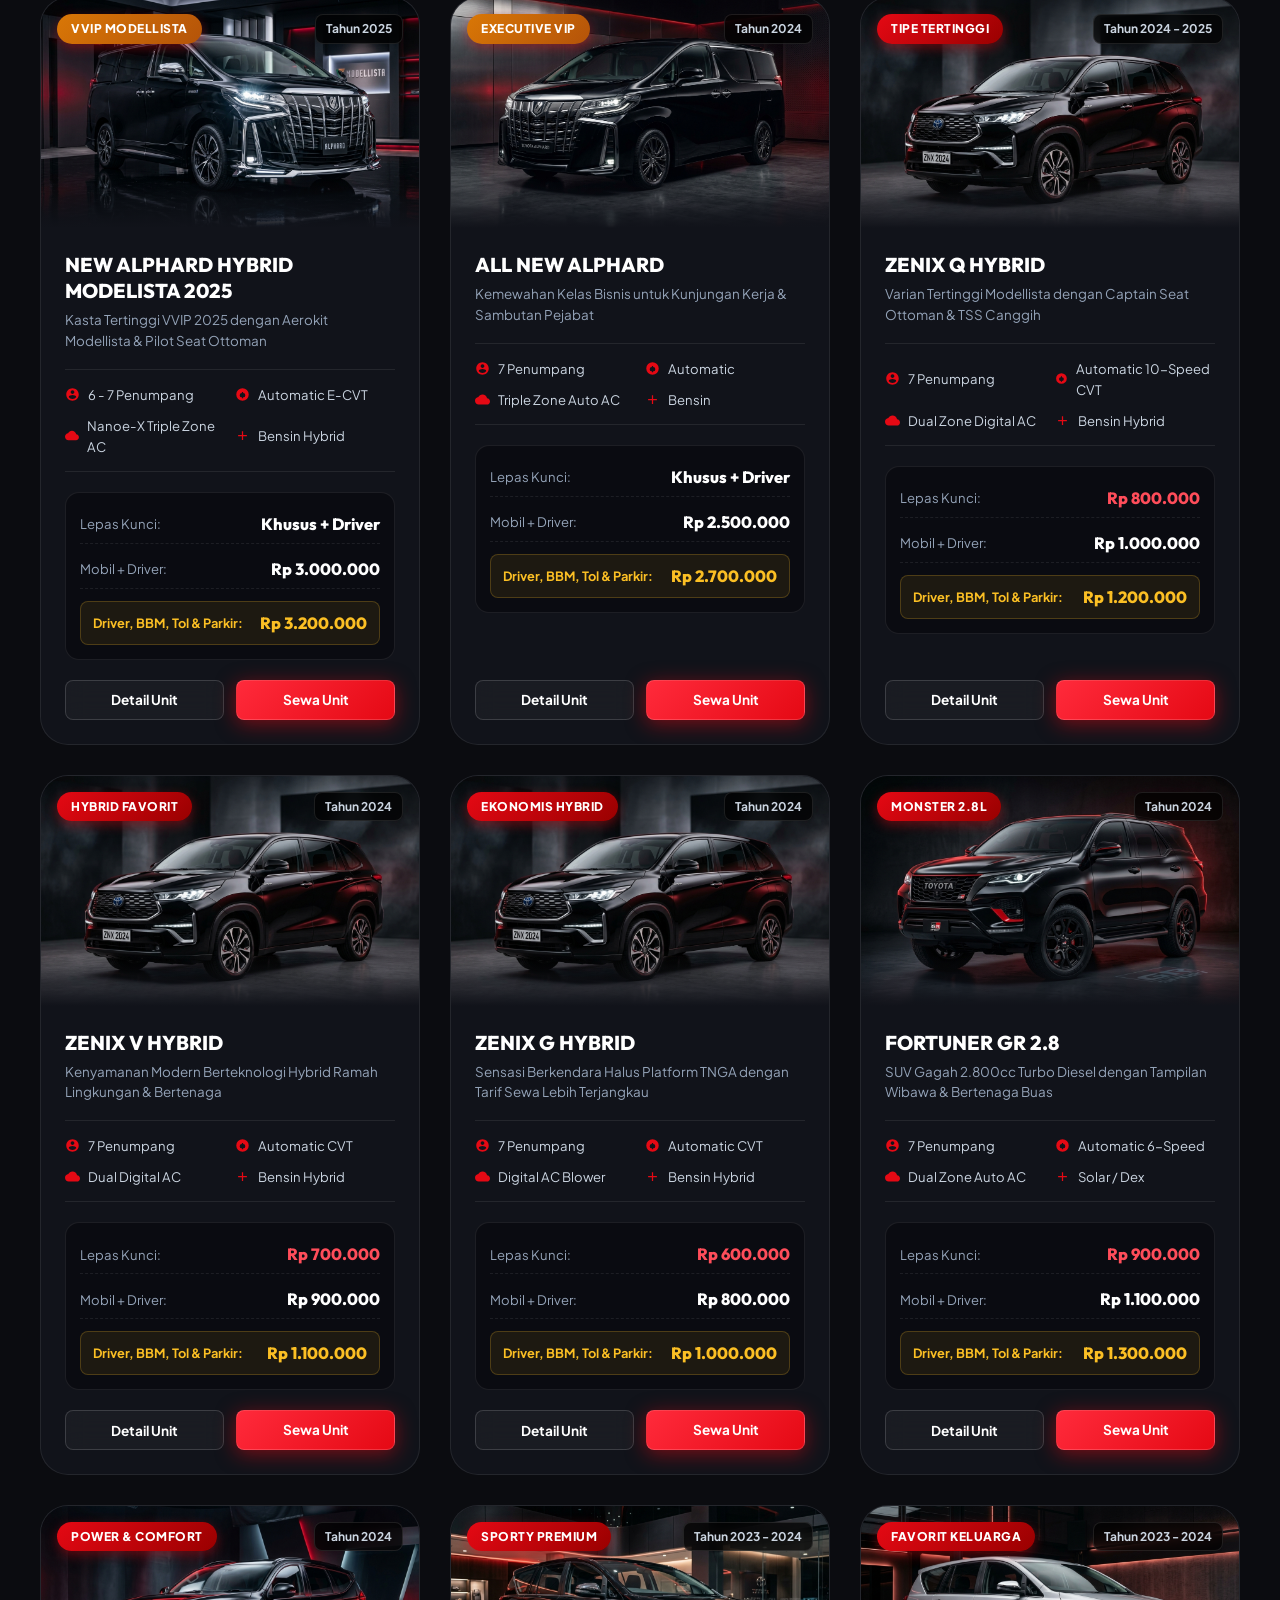
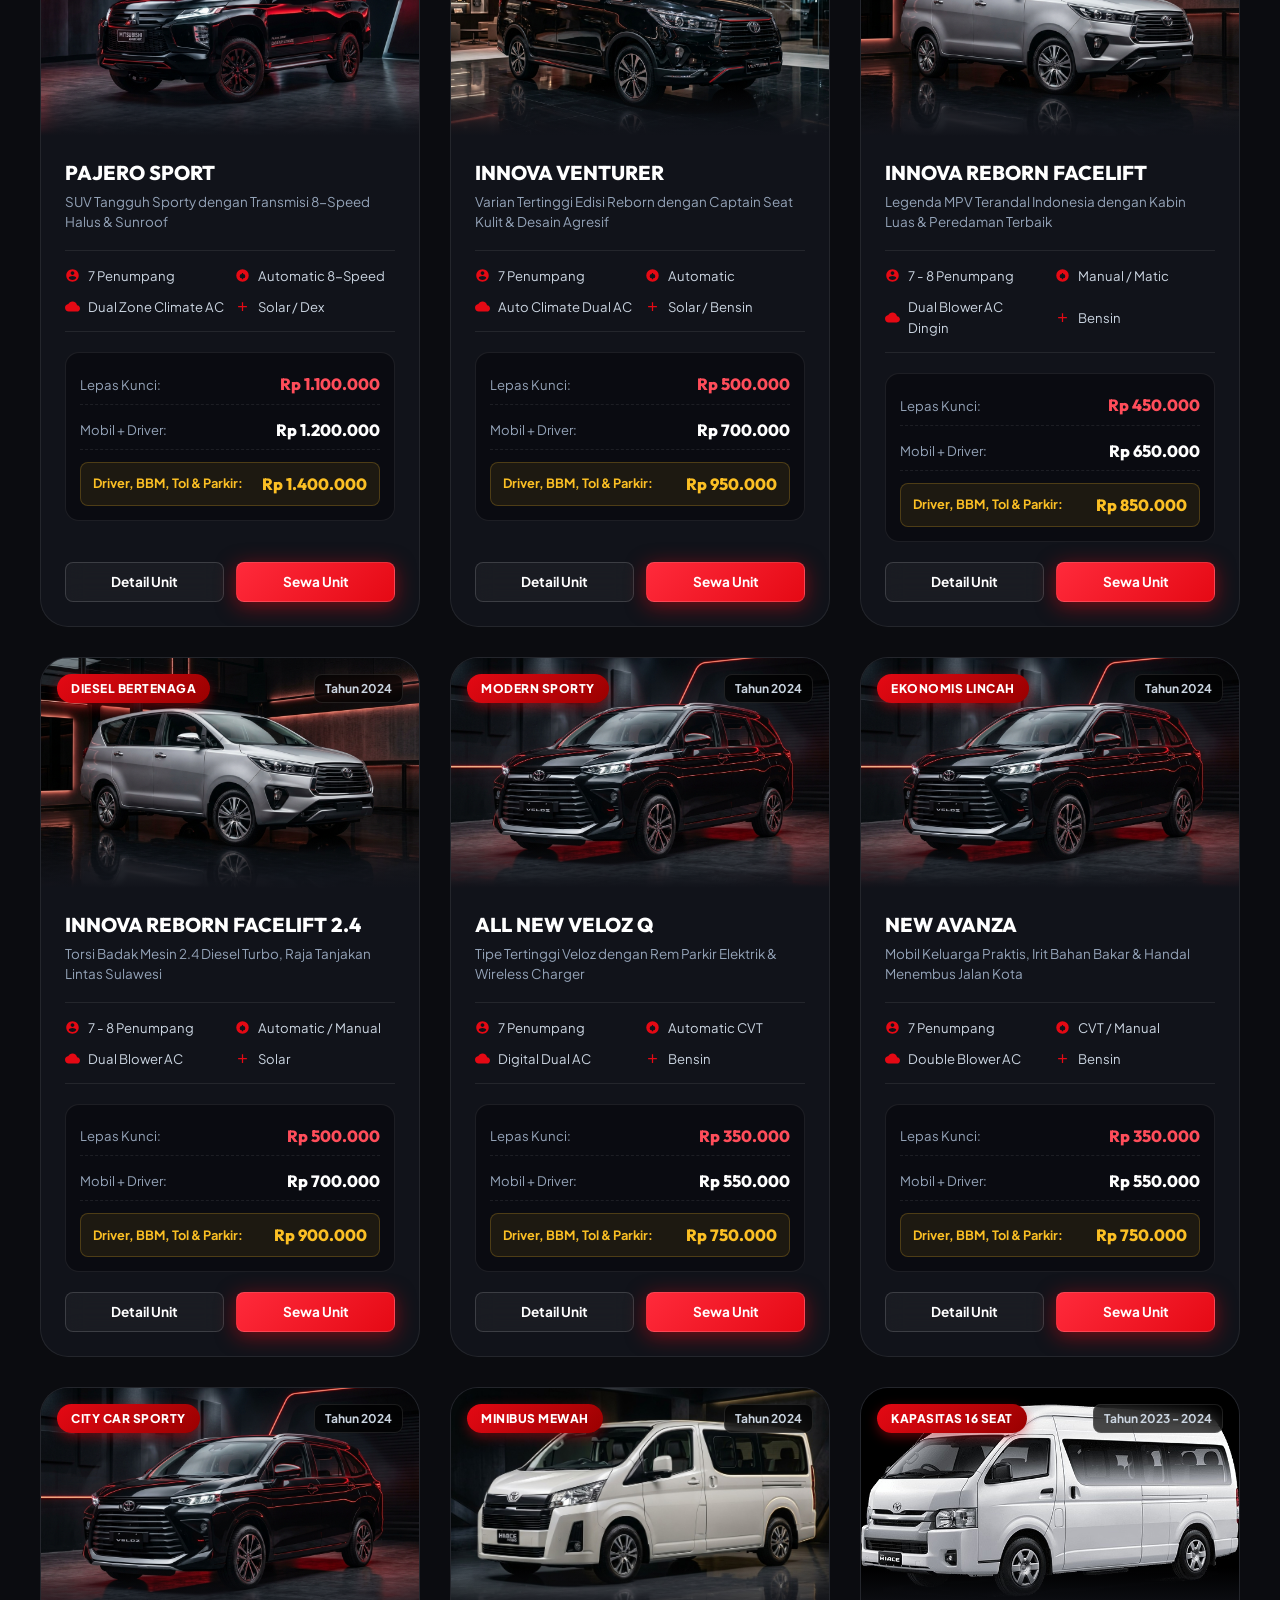
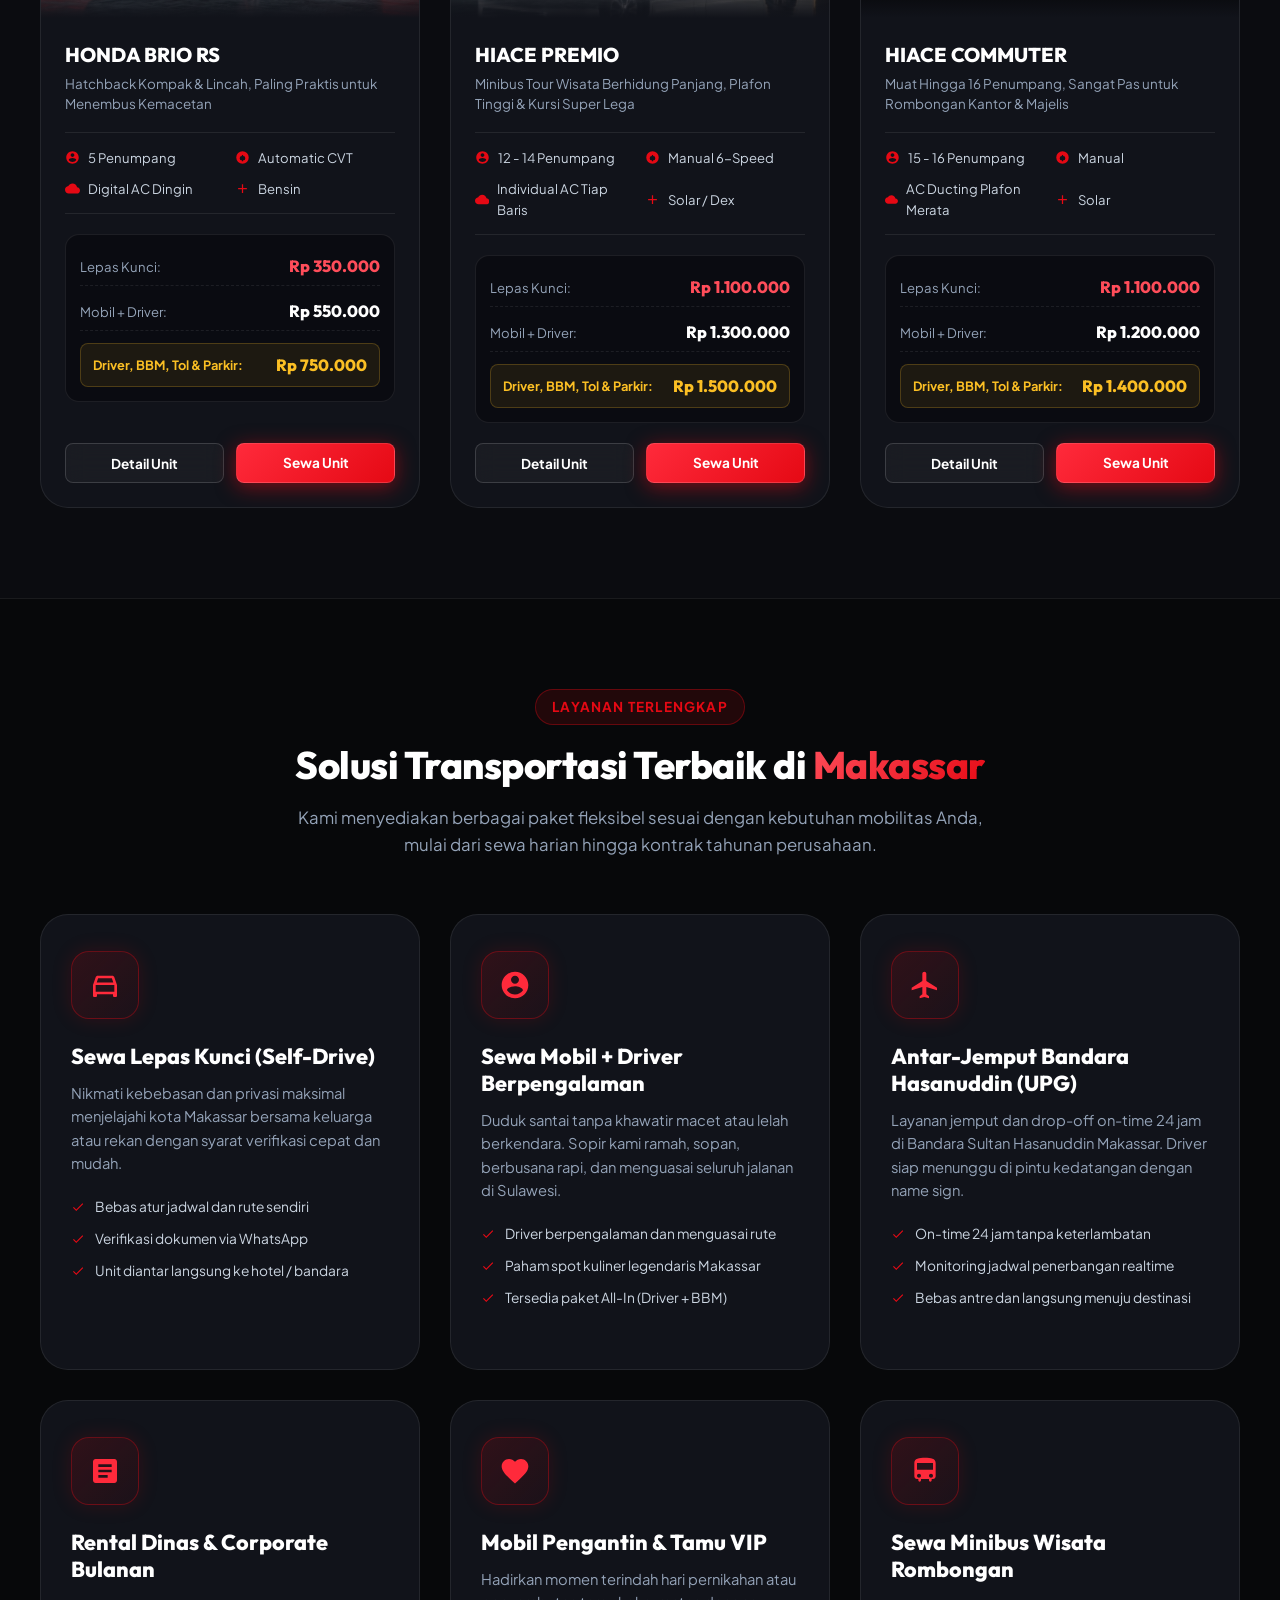
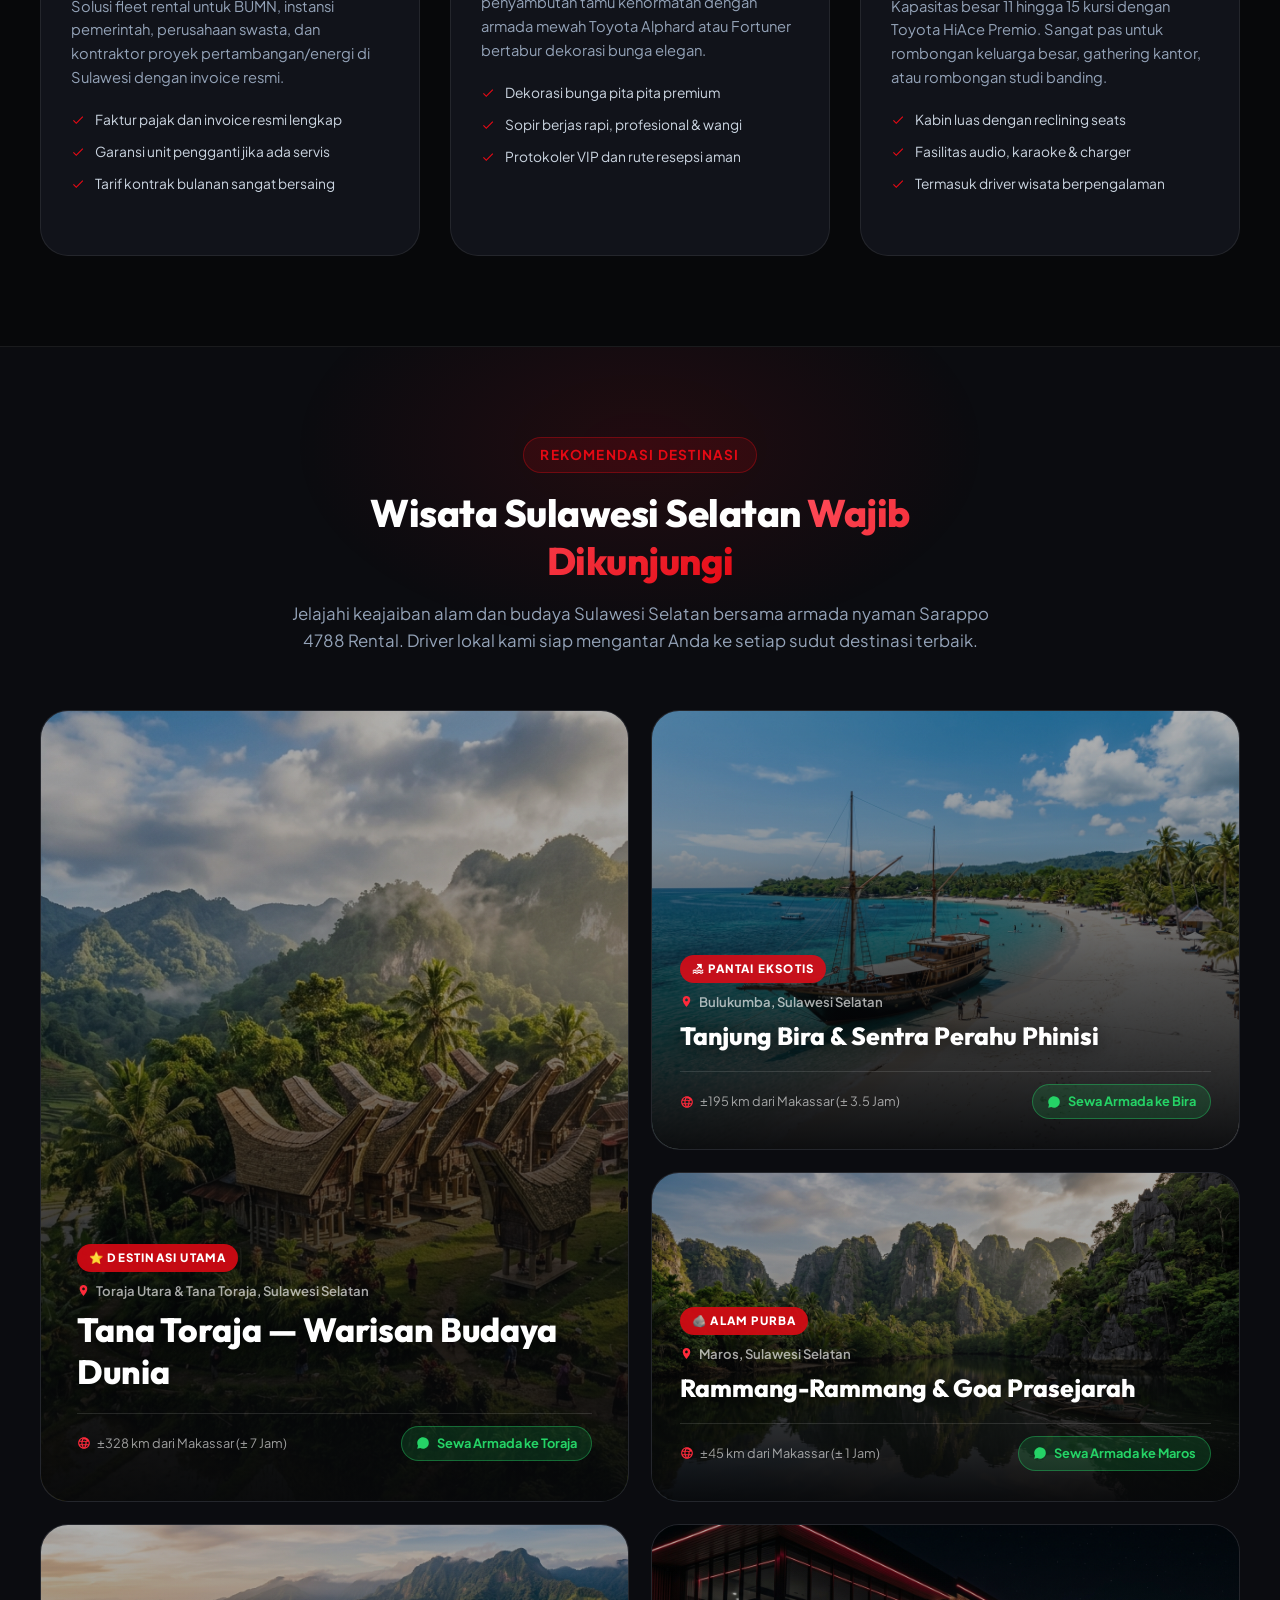
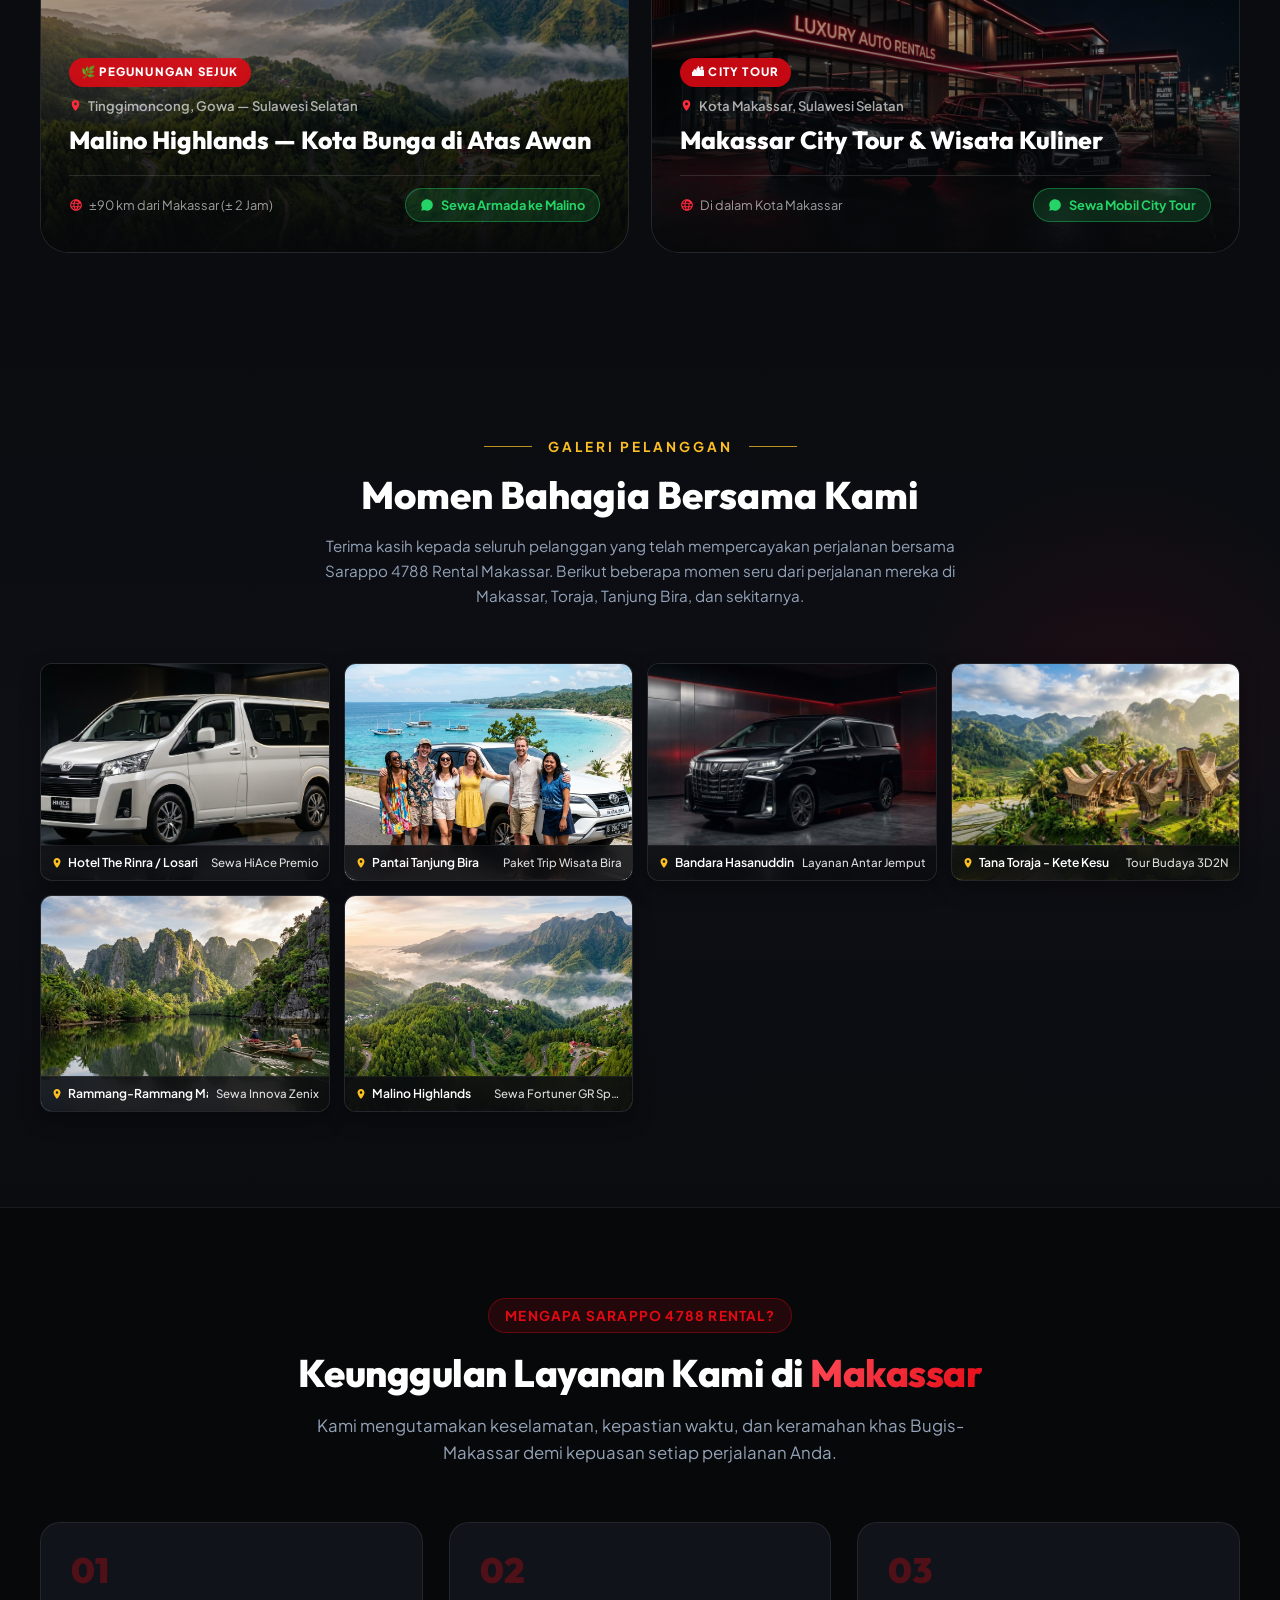
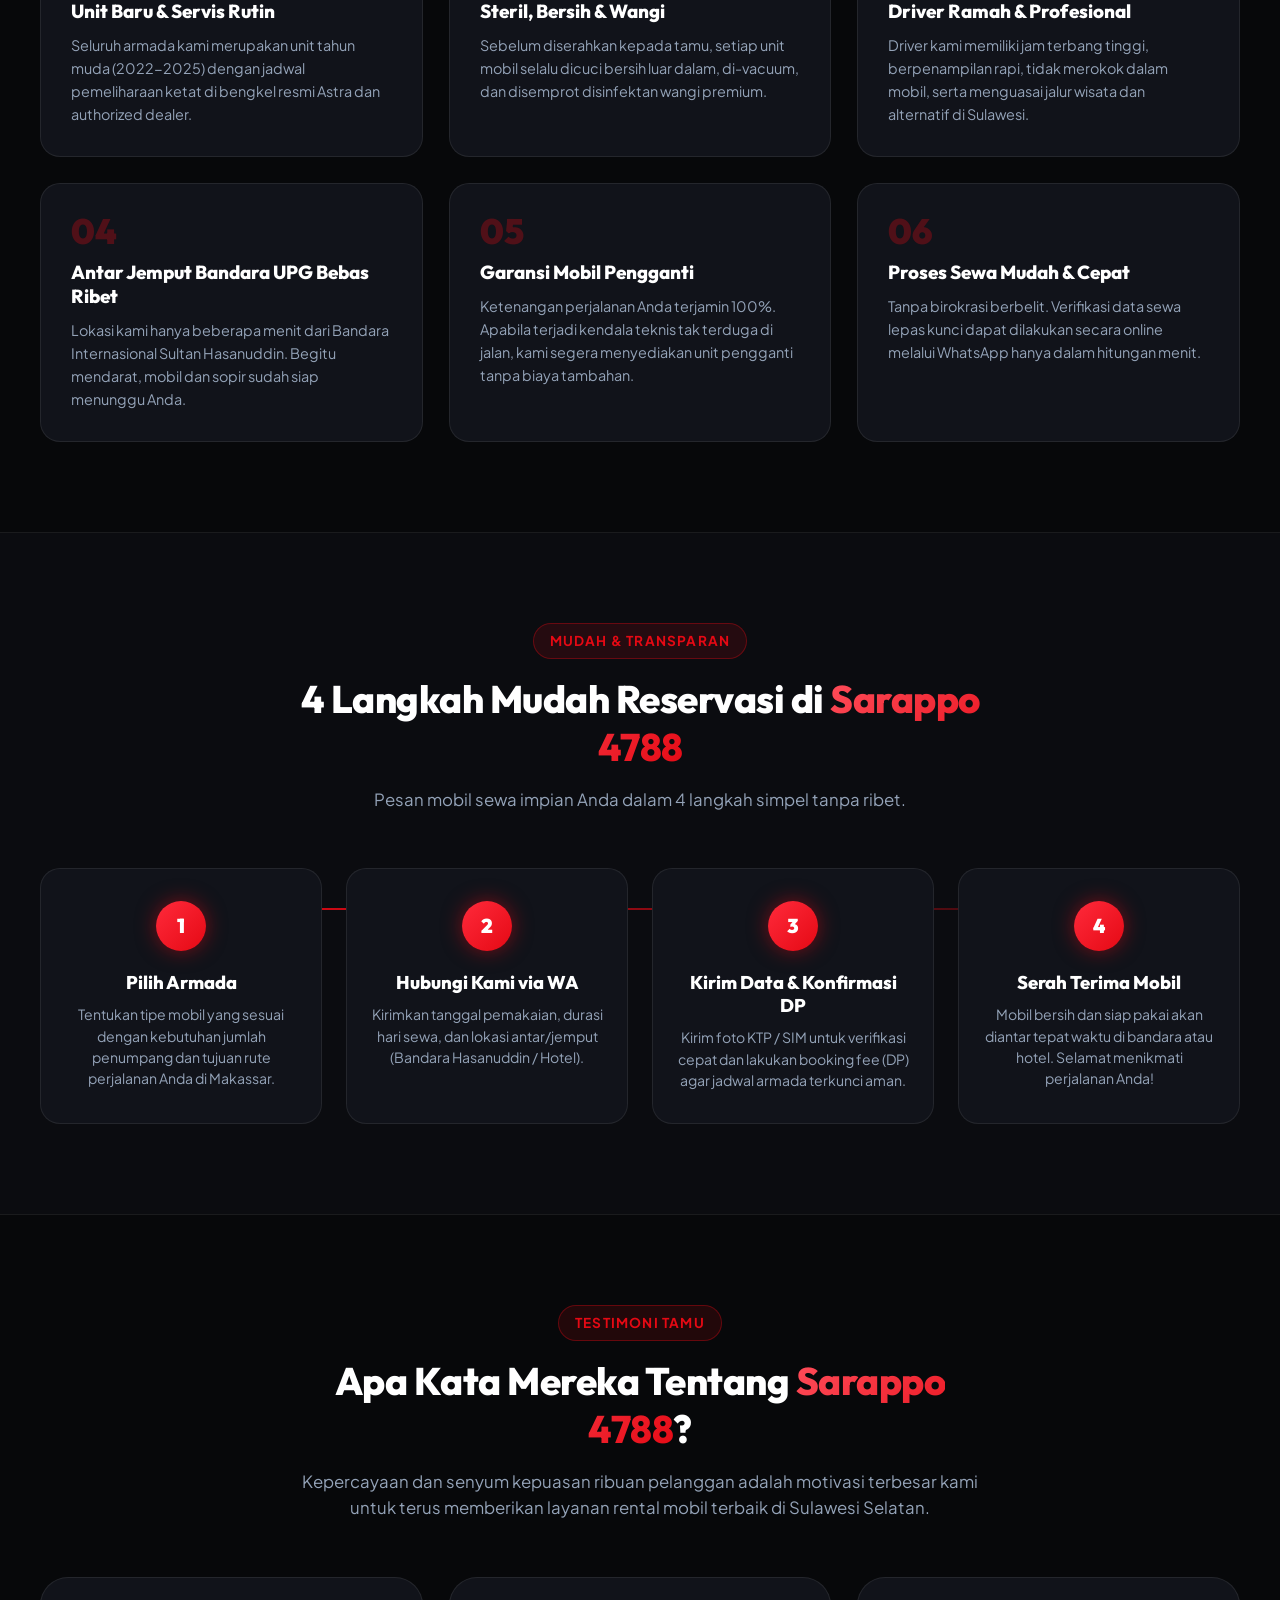
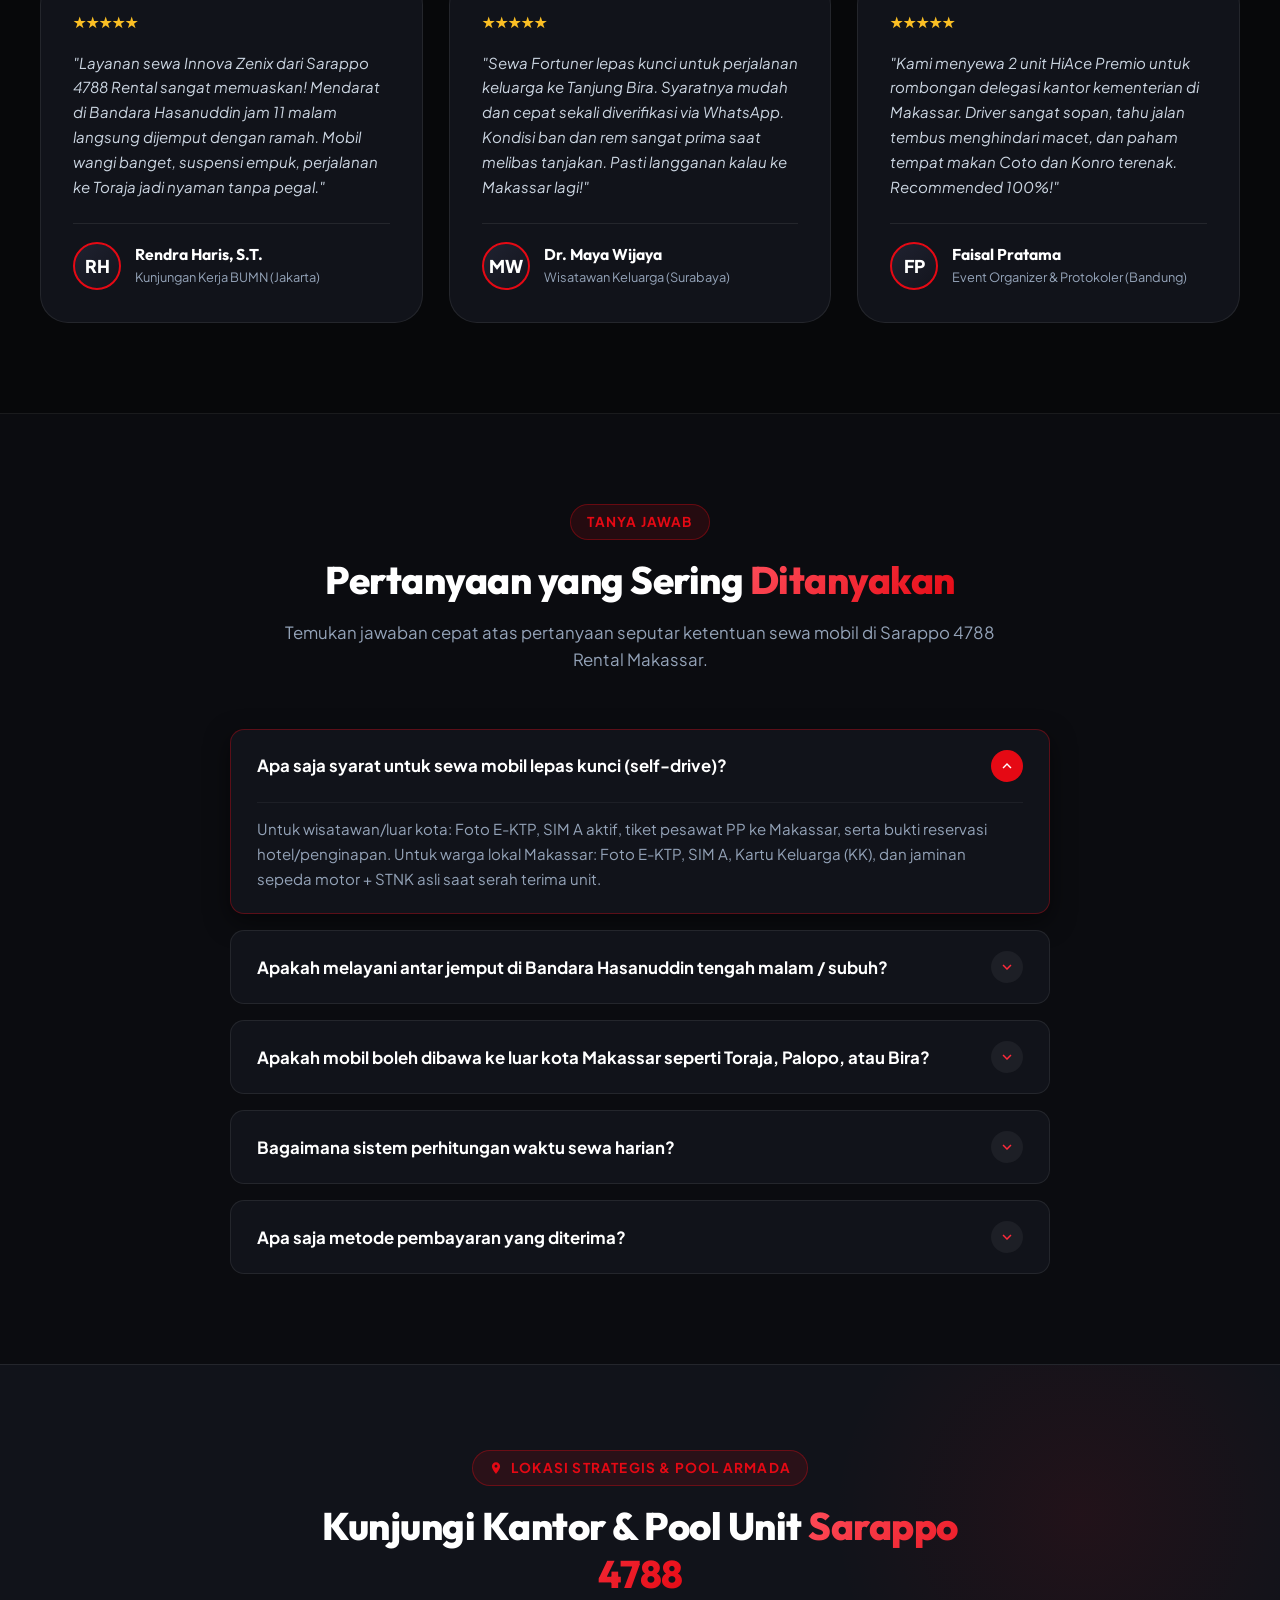
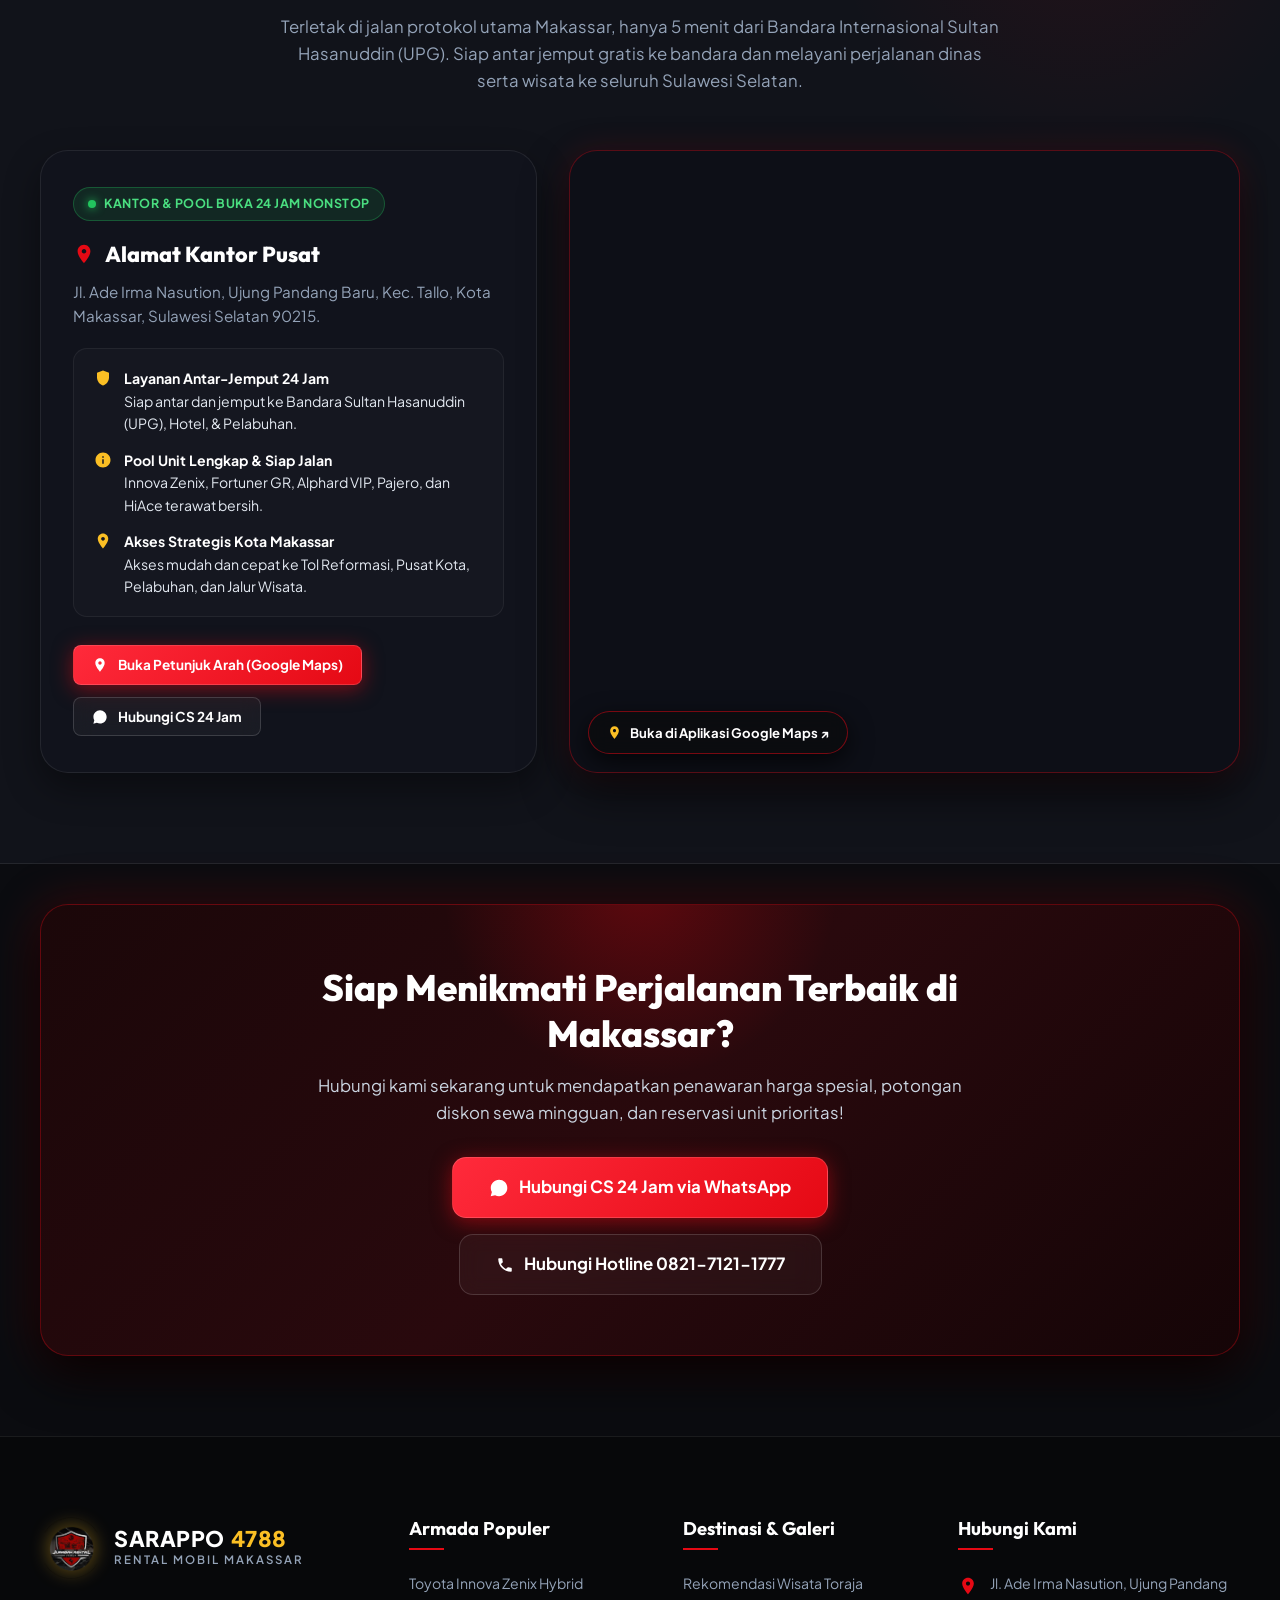
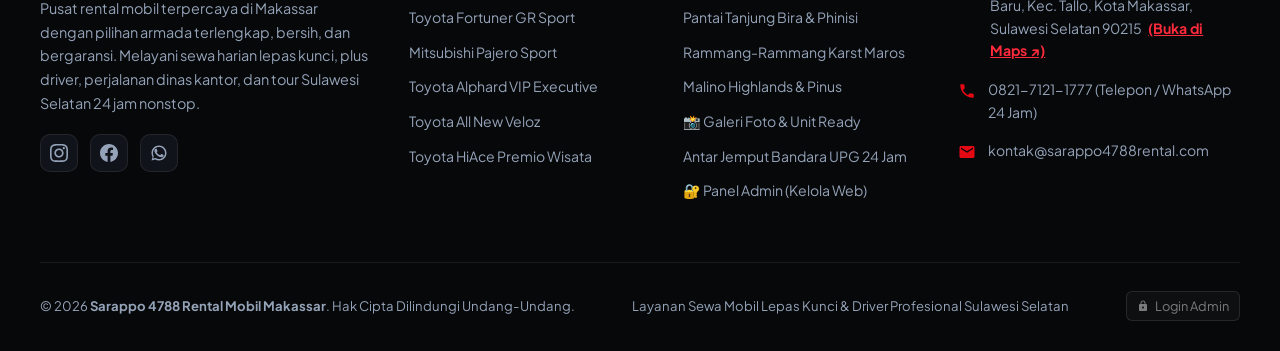
==== commit dae395e3: "Add files via upload" ====
--- a/index.html
+++ b/index.html
@@ -1,4 +1,4 @@
-﻿<!DOCTYPE html>
+<!DOCTYPE html>
 <html lang="id">
 
 <head>
@@ -40,12 +40,12 @@
   <div class="top-bar">
     <div class="container">
       <div class="top-info">
-        <a href="https://maps.app.goo.gl/JKaPMh567oasqdFy6" target="_blank" rel="noopener" class="top-info-item" style="color: inherit; text-decoration: none;" title="Buka Lokasi Kantor di Google Maps">
+        <a href="https://www.google.com/maps/search/?api=1&query=Jl.+Ade+Irma+Nasution,+Ujung+Pandang+Baru,+Kec.+Tallo,+Kota+Makassar,+Sulawesi+Selatan+90215" target="_blank" rel="noopener" class="top-info-item" style="color: inherit; text-decoration: none;" title="Buka Lokasi Kantor di Google Maps">
           <svg width="14" height="14" viewBox="0 0 24 24" fill="currentColor">
             <path
               d="M12 2C8.13 2 5 5.13 5 9c0 5.25 7 13 7 13s7-7.75 7-13c0-3.87-3.13-7-7-7zm0 9.5c-1.38 0-2.5-1.12-2.5-2.5s1.12-2.5 2.5-2.5 2.5 1.12 2.5 2.5-1.12 2.5-2.5 2.5z" />
           </svg>
-          <span>Jl. Perintis Kemerdekaan KM 18 (Area Bandara UPG), Makassar ↗</span>
+          <span>Jl. Ade Irma Nasution, Ujung Pandang Baru, Kec. Tallo, Kota Makassar ↗</span>
         </a>
         <div class="top-info-item">
           <svg width="14" height="14" viewBox="0 0 24 24" fill="currentColor">
@@ -1120,7 +1120,7 @@
                 Alamat Kantor Pusat
               </h3>
               <p class="location-address-text">
-                Jl. Perintis Kemerdekaan KM 18, Sudiang, Kec. Biringkanaya, Kota Makassar, Sulawesi Selatan (Akses Langsung Jalur Bandara UPG).
+                Jl. Ade Irma Nasution, Ujung Pandang Baru, Kec. Tallo, Kota Makassar, Sulawesi Selatan 90215.
               </p>
             </div>
 
@@ -1130,8 +1130,8 @@
                   <path d="M12 2L4 5v6.09c0 5.05 3.41 9.76 8 10.91 4.59-1.15 8-5.86 8-10.91V5l-8-3z" />
                 </svg>
                 <div>
-                  <strong style="color: #fff; display: block;">Gratis Antar-Jemput Bandara UPG</strong>
-                  <span>Armada tiba tepat waktu saat jadwal landing penerbangan Anda.</span>
+                  <strong style="color: #fff; display: block;">Layanan Antar-Jemput 24 Jam</strong>
+                  <span>Siap antar dan jemput ke Bandara Sultan Hasanuddin (UPG), Hotel, & Pelabuhan.</span>
                 </div>
               </div>
 
@@ -1140,8 +1140,8 @@
                   <path d="M12 2C6.48 2 2 6.48 2 12s4.48 10 10 10 10-4.48 10-10S17.52 2 12 2zm1 15h-2v-6h2v6zm0-8h-2V7h2v2z" />
                 </svg>
                 <div>
-                  <strong style="color: #fff; display: block;">Pool Unit Luas &amp; Siap Pakai</strong>
-                  <span>Innova Zenix, Fortuner GR, Alphard VIP, dan HiAce terawat bersih.</span>
+                  <strong style="color: #fff; display: block;">Pool Unit Lengkap &amp; Siap Jalan</strong>
+                  <span>Innova Zenix, Fortuner GR, Alphard VIP, Pajero, dan HiAce terawat bersih.</span>
                 </div>
               </div>
 
@@ -1150,15 +1150,15 @@
                   <path d="M12 2C8.13 2 5 5.13 5 9c0 5.25 7 13 7 13s7-7.75 7-13c0-3.87-3.13-7-7-7zm0 9.5c-1.38 0-2.5-1.12-2.5-2.5s1.12-2.5 2.5-2.5 2.5 1.12 2.5 2.5-1.12 2.5-2.5 2.5z" />
                 </svg>
                 <div>
-                  <strong style="color: #fff; display: block;">Akses Tol &amp; Jalur Trans-Sulawesi</strong>
-                  <span>Mudah diakses menuju Pusat Kota, Pelabuhan, Maros, Toraja, dan Bira.</span>
+                  <strong style="color: #fff; display: block;">Akses Strategis Kota Makassar</strong>
+                  <span>Akses mudah dan cepat ke Tol Reformasi, Pusat Kota, Pelabuhan, dan Jalur Wisata.</span>
                 </div>
               </div>
             </div>
           </div>
 
           <div class="location-action-btns">
-            <a href="https://maps.app.goo.gl/JKaPMh567oasqdFy6" target="_blank" rel="noopener" class="btn btn-primary btn-sm">
+            <a href="https://www.google.com/maps/search/?api=1&query=Jl.+Ade+Irma+Nasution,+Ujung+Pandang+Baru,+Kec.+Tallo,+Kota+Makassar,+Sulawesi+Selatan+90215" target="_blank" rel="noopener" class="btn btn-primary btn-sm">
               <svg width="16" height="16" viewBox="0 0 24 24" fill="currentColor">
                 <path d="M12 2C8.13 2 5 5.13 5 9c0 5.25 7 13 7 13s7-7.75 7-13c0-3.87-3.13-7-7-7zm0 9.5c-1.38 0-2.5-1.12-2.5-2.5s1.12-2.5 2.5-2.5 2.5 1.12 2.5 2.5-1.12 2.5-2.5 2.5z" />
               </svg>
@@ -1177,7 +1177,7 @@
         <!-- Google Maps Embed Iframe -->
         <div class="map-frame-wrapper">
           <iframe
-            src="https://www.google.com/maps/embed?pb=!1m17!1m12!1m3!1d3973.8917661923033!2d119.43527779999998!3d-5.1211389!2m3!1f0!2f0!3f0!3m2!1i1024!2i768!4f13.1!3m2!1m1!2zNcKwMDcnMTYuMSJTIDExOcKwMjYnMDcuMCJF!5e0!3m2!1sid!2sid!4v1790151094560!5m2!1sid!2sid"
+            src="https://maps.google.com/maps?q=Jl.+Ade+Irma+Nasution,+Ujung+Pandang+Baru,+Kec.+Tallo,+Kota+Makassar,+Sulawesi+Selatan+90215&t=&z=16&ie=UTF8&iwloc=&output=embed"
             width="100%"
             height="100%"
             style="border:0;"
@@ -1186,7 +1186,7 @@
             referrerpolicy="strict-origin-when-cross-origin"
             title="Lokasi Kantor Sarappo 4788 Rental Mobil Makassar di Google Maps">
           </iframe>
-          <a href="https://maps.app.goo.gl/JKaPMh567oasqdFy6" target="_blank" rel="noopener" class="map-floating-badge" title="Buka di Google Maps App">
+          <a href="https://www.google.com/maps/search/?api=1&query=Jl.+Ade+Irma+Nasution,+Ujung+Pandang+Baru,+Kec.+Tallo,+Kota+Makassar,+Sulawesi+Selatan+90215" target="_blank" rel="noopener" class="map-floating-badge" title="Buka di Google Maps App">
             <svg width="15" height="15" viewBox="0 0 24 24" fill="currentColor">
               <path d="M12 2C8.13 2 5 5.13 5 9c0 5.25 7 13 7 13s7-7.75 7-13c0-3.87-3.13-7-7-7zm0 9.5c-1.38 0-2.5-1.12-2.5-2.5s1.12-2.5 2.5-2.5 2.5 1.12 2.5 2.5-1.12 2.5-2.5 2.5z" />
             </svg>
@@ -1304,13 +1304,13 @@
         <div class="footer-col">
           <h4>Hubungi Kami</h4>
           <div class="footer-contact-list">
-            <a href="https://maps.app.goo.gl/JKaPMh567oasqdFy6" target="_blank" rel="noopener" class="contact-item" style="color: inherit; text-decoration: none;" title="Buka di Google Maps">
+            <a href="https://www.google.com/maps/search/?api=1&query=Jl.+Ade+Irma+Nasution,+Ujung+Pandang+Baru,+Kec.+Tallo,+Kota+Makassar,+Sulawesi+Selatan+90215" target="_blank" rel="noopener" class="contact-item" style="color: inherit; text-decoration: none;" title="Buka di Google Maps">
               <svg width="20" height="20" viewBox="0 0 24 24" fill="currentColor">
                 <path
                   d="M12 2C8.13 2 5 5.13 5 9c0 5.25 7 13 7 13s7-7.75 7-13c0-3.87-3.13-7-7-7zm0 9.5c-1.38 0-2.5-1.12-2.5-2.5s1.12-2.5 2.5-2.5 2.5 1.12 2.5 2.5-1.12 2.5-2.5 2.5z" />
               </svg>
-              <span>Jl. Perintis Kemerdekaan KM 18, Sudiang (5 Menit dari Bandara UPG), Makassar, Sulawesi
-                Selatan <strong style="color: var(--red-hover); text-decoration: underline; margin-left: 4px;">(Buka di Maps ↗)</strong></span>
+              <span>Jl. Ade Irma Nasution, Ujung Pandang Baru, Kec. Tallo, Kota Makassar, Sulawesi
+                Selatan 90215 <strong style="color: var(--red-hover); text-decoration: underline; margin-left: 4px;">(Buka di Maps ↗)</strong></span>
             </a>
             <div class="contact-item">
               <svg width="18" height="18" viewBox="0 0 24 24" fill="currentColor">
